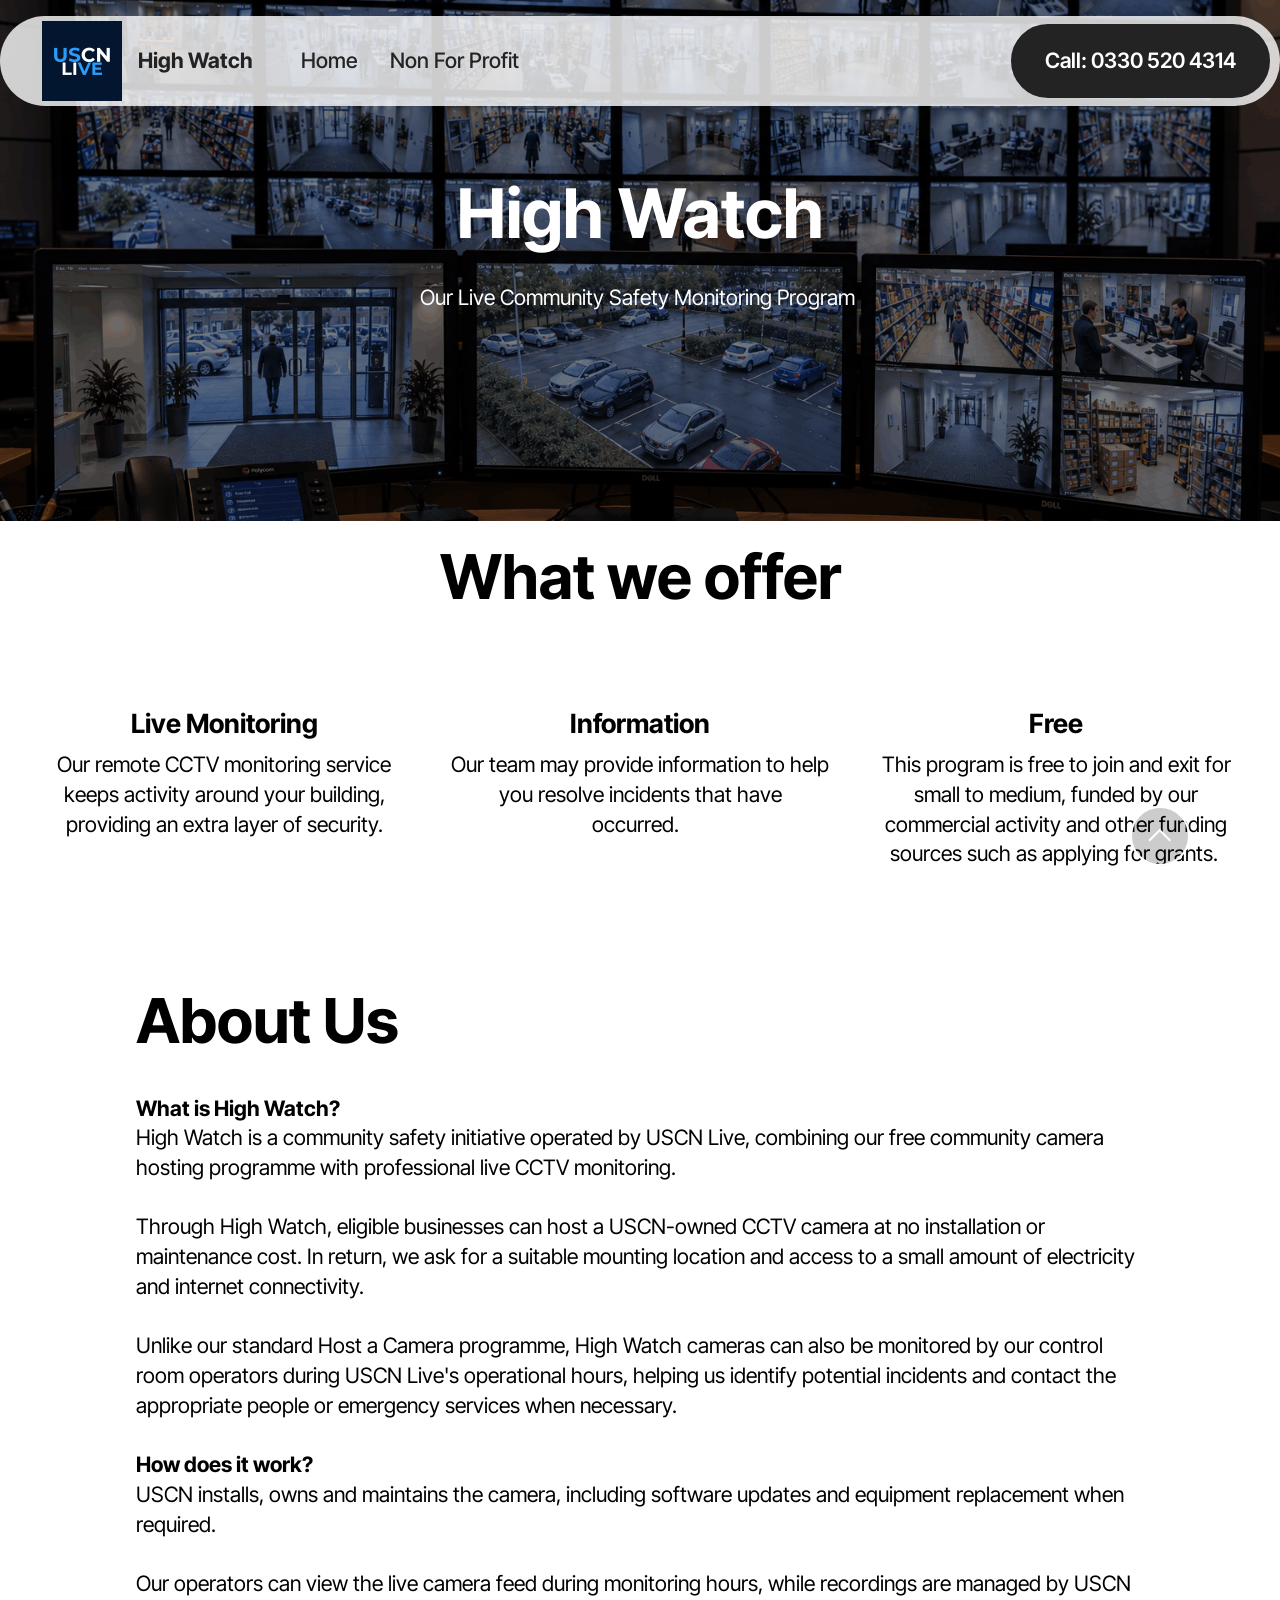
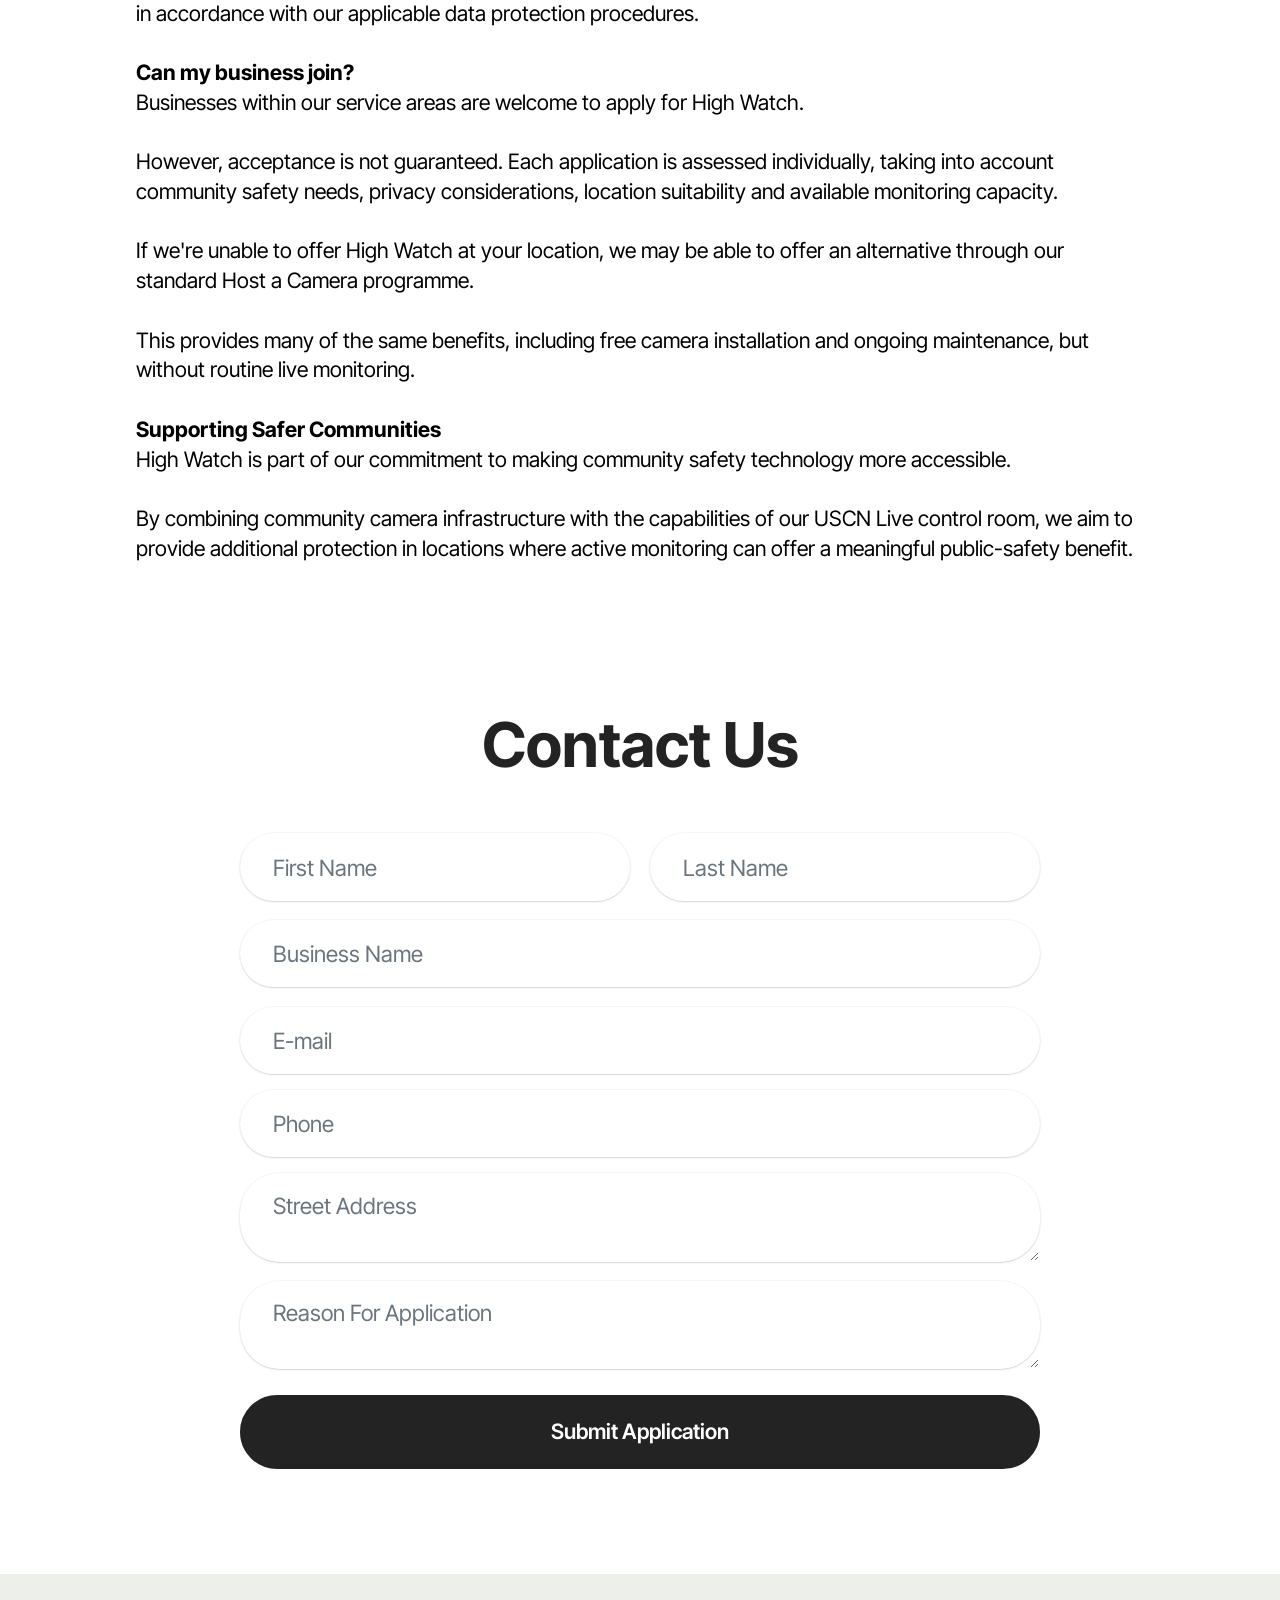
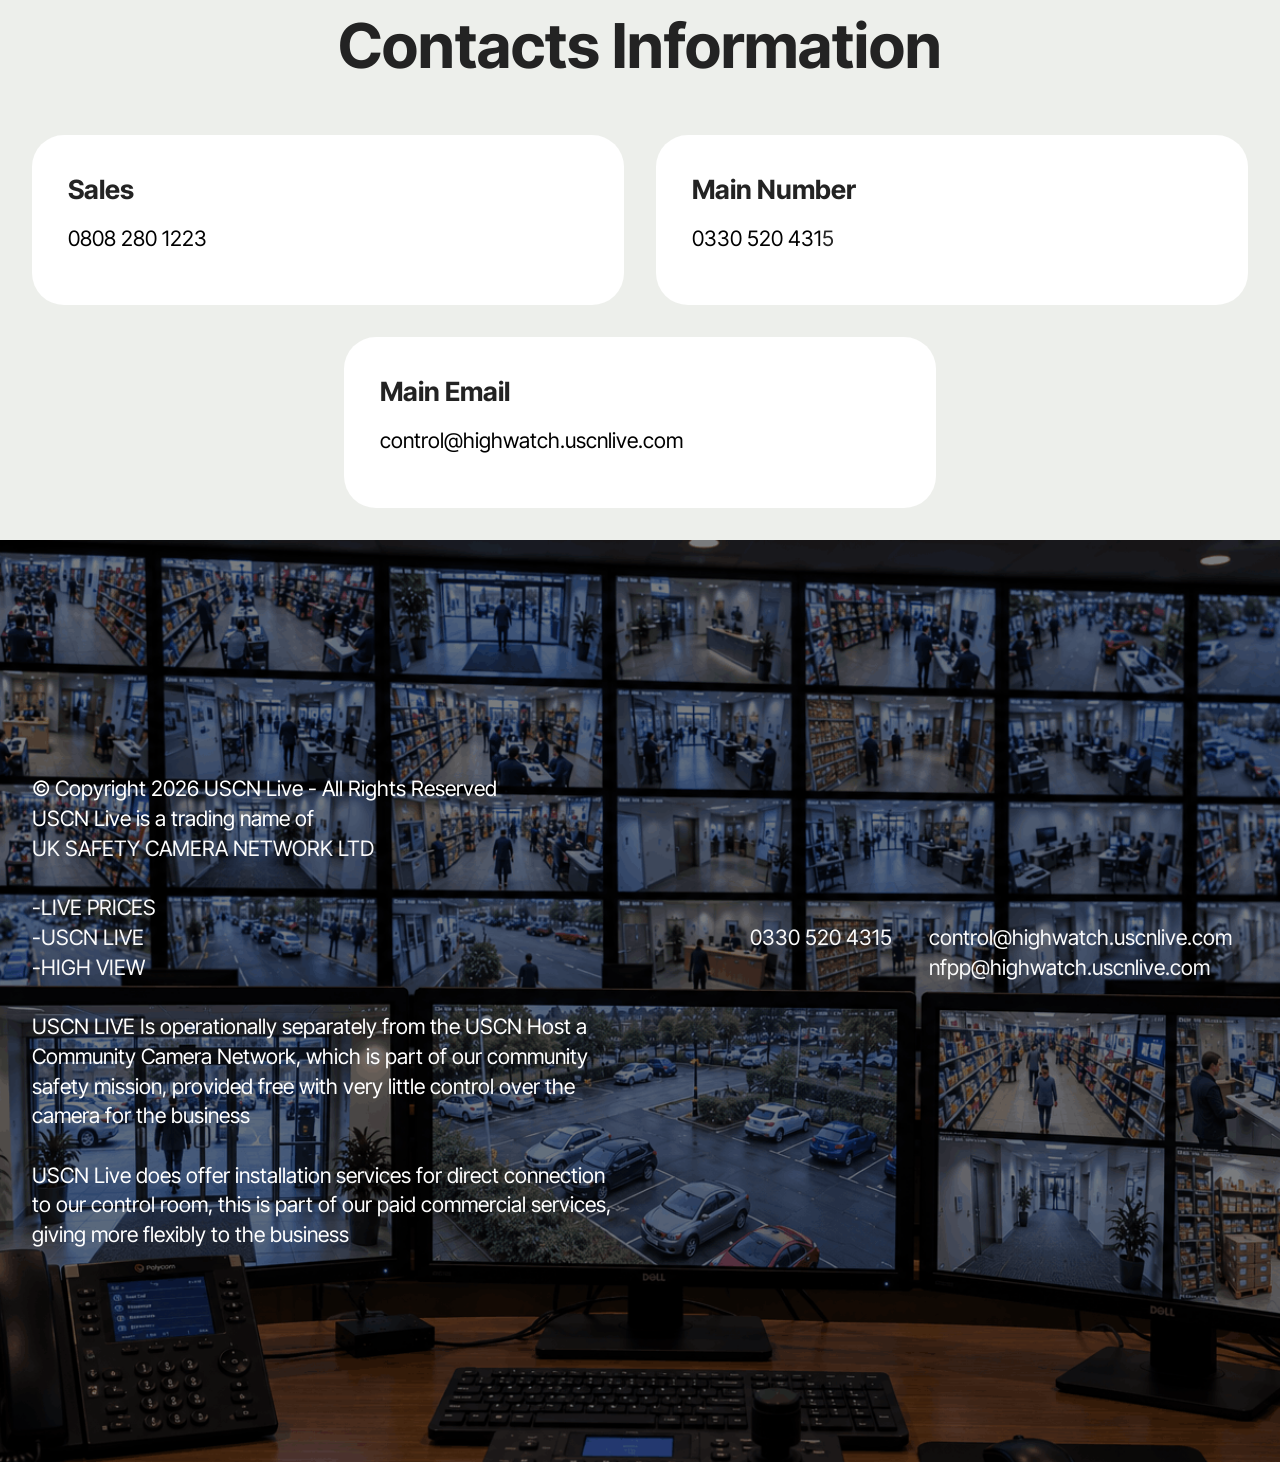
==== index.html @ 2412b6f6 "b" ====
<!DOCTYPE html>
<html  >
<head>
  
  <meta charset="UTF-8">
  <meta http-equiv="X-UA-Compatible" content="IE=edge">
  
  <meta name="twitter:card" content="summary_large_image"/>
  <meta name="twitter:image:src" content="assets/images/index-meta.png">
  <meta property="og:image" content="assets/images/index-meta.png">
  <meta name="twitter:title" content="USCN High Watch Human Live Monitored Community Safety Cameras">
  <meta name="viewport" content="width=device-width, initial-scale=1, minimum-scale=1">
  <link rel="shortcut icon" href="assets/images/copy20of20lwg-160x160.png" type="image/x-icon">
  <meta name="description" content="">
  
  
  <title>USCN High Watch Human Live Monitored Community Safety Cameras</title>
  <link rel="stylesheet" href="assets/web/assets/mobirise-icons2/mobirise2.css">
  <link rel="stylesheet" href="assets/bootstrap/css/bootstrap.min.css">
  <link rel="stylesheet" href="assets/parallax/jarallax.css">
  <link rel="stylesheet" href="assets/animatecss/animate.css">
  <link rel="stylesheet" href="assets/popup-overlay-plugin/style.css">
  <link rel="stylesheet" href="assets/dropdown/css/style.css">
  <link rel="stylesheet" href="assets/theme/css/style.css">
  <link rel="stylesheet" href="assets/recaptcha.css">
  <link rel="preload" href="https://fonts.googleapis.com/css?family=Inter+Tight:100,200,300,400,500,600,700,800,900,100i,200i,300i,400i,500i,600i,700i,800i,900i&display=swap" as="style" onload="this.onload=null;this.rel='stylesheet'">
  <noscript><link rel="stylesheet" href="https://fonts.googleapis.com/css?family=Inter+Tight:100,200,300,400,500,600,700,800,900,100i,200i,300i,400i,500i,600i,700i,800i,900i&display=swap"></noscript>
  <link rel="preload" as="style" href="assets/mobirise/css/mbr-additional.css?v=2arOa2"><link rel="stylesheet" href="assets/mobirise/css/mbr-additional.css?v=2arOa2" type="text/css">

  
  
  
</head>
<body>
  
  <section data-bs-version="5.1" class="menu menu1 cid-vdd0ZykHca" once="menu" id="menu01-2">
	

	<nav class="navbar navbar-dropdown navbar-fixed-top navbar-expand-lg">
		<div class="container">
			<div class="navbar-brand">
				<span class="navbar-logo">
					<a href="index.html">
						<img src="assets/images/copy20of20lwg-160x160.png" alt="USCN" style="height: 5rem;">
					</a>
				</span>
				<span class="navbar-caption-wrap"><a class="navbar-caption text-black text-primary display-4" href="index.html">High Watch</a></span>
			</div>
			<button class="navbar-toggler" type="button" data-toggle="collapse" data-bs-toggle="collapse" data-target="#navbarSupportedContent" data-bs-target="#navbarSupportedContent" aria-controls="navbarNavAltMarkup" aria-expanded="false" aria-label="Toggle navigation">
				<div class="hamburger">
					<span></span>
					<span></span>
					<span></span>
					<span></span>
				</div>
			</button>
			<div class="collapse navbar-collapse" id="navbarSupportedContent">
				<ul class="navbar-nav nav-dropdown" data-app-modern-menu="true"><li class="nav-item">
						<a class="nav-link link text-black text-primary display-4" href="index.html">Home</a>
					</li><li class="nav-item"><a class="nav-link link text-black text-primary display-4" href="non-for-profit.html">Non For Profit</a></li></ul>
				
				<div class="navbar-buttons mbr-section-btn"><a class="btn btn-black display-4" href="tel:+443305204314">Call: 0330 520 4314</a></div>
			</div>
		</div>
	</nav>
</section>

<section data-bs-version="5.1" class="header09 startm5 cid-vegf2ZoHhn mbr-parallax-background" id="header09-2k">	
    
	<div class="mbr-overlay" style="opacity: 0.5; background-color: rgb(0, 0, 0);"></div>
	
	<div class="container">
		<div class="row">
			<div class="content-wrap col-12 col-md-8">
				<h1 class="mbr-section-title mbr-fonts-style mbr-white mb-4 display-1"><strong>High Watch</strong></h1>
				
				<p class="mbr-fonts-style mbr-text mbr-white mb-4 display-7">Our Live Community Safety Monitoring Program&nbsp;</p>
				
			</div>
		</div>
	</div>
</section>

<section data-bs-version="5.1" class="features10 cid-vdsv1QrUQN" id="features010-f">
  

  
  
  <div class="container">
    <div class="row justify-content-center mb-5">
      <div class="col-12 mb-0 content-head">
        <h3 class="mbr-section-title mbr-fonts-style align-center display-2">
          <strong>What we offer</strong></h3>
        
      </div>
    </div>
    <div class="row">
      
      <div class="item features-without-image col-12 col-md-6 col-lg-4 active">
        <div class="item-wrapper">
          <div class="card-box align-left">
            
            <h5 class="card-title mbr-fonts-style display-5">
              <a href="controlroom.html" class="text-primary"><strong>Live Monitoring</strong></a></h5>
            <p class="card-text mbr-fonts-style mb-3 display-7"><a href="controlroom.html" class="text-primary">Our remote CCTV monitoring service keeps activity around your building, providing an extra layer of security</a>.<br><br></p>
            
          </div>
        </div>
      </div><div class="item features-without-image col-12 col-md-6 col-lg-4">
        <div class="item-wrapper">
          <div class="card-box align-left">
            
            <h5 class="card-title mbr-fonts-style display-5"><strong>Information</strong></h5>
            <p class="card-text mbr-fonts-style mb-3 display-7">Our team may provide information to help you resolve incidents that have occurred.&nbsp;&nbsp;</p>
            
          </div>
        </div>
      </div><div class="item features-without-image col-12 col-md-6 col-lg-4">
        <div class="item-wrapper">
          <div class="card-box align-left">
            
            <h5 class="card-title mbr-fonts-style display-5"><strong>Free</strong></h5>
            <p class="card-text mbr-fonts-style mb-3 display-7">This program is free to join and exit for small to medium, funded by our commercial activity and other funding sources such as applying for grants.&nbsp;</p>
            
          </div>
        </div>
      </div>
      
    </div>
  </div>
</section>

<section data-bs-version="5.1" class="article12 cid-vddvM3TTA2" id="article12-4">    
    
    <div class="container">
        <div class="row justify-content-center">
            <div class="col-md-12 col-lg-10">
                <h3 class="mbr-section-title mbr-fonts-style mb-4 mt-0 display-2">
                <strong>About Us</strong></h3>
                
                <p class="mbr-text mbr-fonts-style display-7"><strong>What is High Watch?<br></strong>High Watch is a community safety initiative operated by USCN Live, combining our free community camera hosting programme with professional live CCTV monitoring.<br><br>Through High Watch, eligible businesses can host a USCN-owned CCTV camera at no installation or maintenance cost. In return, we ask for a suitable mounting location and access to a small amount of electricity and internet connectivity.<br><br>Unlike our standard Host a Camera programme, High Watch cameras can also be monitored by our control room operators during USCN Live's operational hours, helping us identify potential incidents and contact the appropriate people or emergency services when necessary.<br><br><strong>How does it work?<br></strong>USCN installs, owns and maintains the camera, including software updates and equipment replacement when required.<br><br>Our operators can view the live camera feed during monitoring hours, while recordings are managed by USCN in accordance with our applicable data protection procedures.<br><br><strong>Can my business join?<br></strong>Businesses within our service areas are welcome to apply for High Watch.<br><br>However, acceptance is not guaranteed. Each application is assessed individually, taking into account community safety needs, privacy considerations, location suitability and available monitoring capacity.<br><br>If we're unable to offer High Watch at your location, we may be able to offer an alternative through our standard Host a Camera programme.<br><br>This provides many of the same benefits, including free camera installation and ongoing maintenance, but without routine live monitoring.<br><br><strong>Supporting Safer Communities<br></strong>High Watch is part of our commitment to making community safety technology more accessible.<br><br>By combining community camera infrastructure with the capabilities of our USCN Live control room, we aim to provide additional protection in locations where active monitoring can offer a meaningful public-safety benefit.<br><br></p>
            </div>
        </div>
    </div>
</section>

<section data-bs-version="5.1" class="form5 cid-vddMjXnlhv" id="form02-6">
    
    
    <div class="container">
        <div class="row justify-content-center">
            <div class="col-12 content-head">
                <div class="mbr-section-head mb-5">
                    <h3 class="mbr-section-title mbr-fonts-style align-center mb-0 display-2">
                        <strong>Contact Us</strong></h3>
                    
                </div>
            </div>
        </div>
        <div class="row justify-content-center">
            <div class="col-lg-8 mx-auto mbr-form" data-form-type="formoid">
<!--Formbuilder Form-->
<form action="https://mobirise.eu/" method="POST" class="mbr-form form-with-styler" data-form-title="Form Name"><input type="hidden" name="email" data-form-email="true" value="SBFSwYfhut9wbMcm19Q2e0lYG0wFkuoG+CzK28Ng/nc4PmWi8Z0lmTeDk8ile1A+cdtgUm/3daT5XOPIceNtW3mFEaqWm2CjtYe6c5Izk9rZavmFT4dixW4kB7CclULy.tfDd097JlT4FpTNBtYaB5Utj+rvNMYedwztmWYED/TTAnPdPz9LYqpS1F7obWke6hod4UVQWWtvNXxOFUXtRiOp9xqxbAw1MFism/QRGftseRKE/pCrXjvNoGm+2or2c">
<div class="row">
<div hidden="hidden" data-form-alert="" class="alert alert-success col-12">Thanks for filling out the form!</div>
<div hidden="hidden" data-form-alert-danger="" class="alert alert-danger col-12"> Oops...! some problem! </div>
</div>
<div class="dragArea row">
<div class="col-lg-12 col-md-12 col-sm-12 form-group">
<div class="row">
<div class="col">
<input type="text" name="nameFirst" placeholder="First Name" data-form-field="nameFirst" class="form-control text-multiple" required="required" value="" id="nameFirst-form02-6">
</div>
<div class="col">
<input type="text" name="nameLast" placeholder="Last Name" data-form-field="nameLast" class="form-control text-multiple" required="required" value="" id="nameLast-form02-6">
</div>
</div>
</div>
<div class="col-lg-12 col-md-12 col-sm-12 form-group" data-for="BusinessName" style="">
<input type="text" name="BusinessName" placeholder="Business Name" data-form-field="BusinessName" class="form-control display-7" value="" id="BusinessName-form02-6">
</div>
<div data-for="email" class="col-md col-sm-12 form-group mb-3" style="">
<input type="email" name="email" placeholder="E-mail" data-form-field="email" required="required" class="form-control display-7" value="" id="email-form02-6">
</div>
<div data-for="phone" class="col-12 form-group mb-3" style="">
<input type="tel" name="phone" placeholder="Phone" data-form-field="phone" class="form-control display-7" required="required" value="" id="phone-form02-6">
</div>
<div class="col-lg-12 col-md-12 col-sm-12 form-group" data-for="Address">
<textarea name="Address" placeholder="Street Address" data-form-field="Address" required="required" class="form-control display-7" id="Address-form02-6"></textarea>
</div>
<div class="col-12 form-group mb-3" data-for="textarea1">
<textarea name="textarea1" placeholder="Reason For Application" data-form-field="textarea" class="form-control display-7" id="textarea1-form02-6"></textarea>
</div>
<div class="col-lg-12 col-md-12 col-sm-12 align-center mbr-section-btn" style="">
<button type="submit" class="w-100 btn btn-black display-7">Submit Application</button>
</div>
</div>
</form><!--Formbuilder Form-->
</div>
        </div>
    </div>
</section>

<section data-bs-version="5.1" class="contacts01 cid-vddPhBMyEW" id="contacts01-7">
    

    
    
    <div class="container">
        <div class="row justify-content-center">
            <div class="col-12 content-head">
                <div class="mbr-section-head mb-5">
                    <h3 class="mbr-section-title mbr-fonts-style align-center mb-0 display-2">
                        <strong>Contacts Information</strong></h3>
                    
                </div>
            </div>
        </div>
        <div class="row">
            <div class="item features-without-image col-12 col-md-6 active">
                <div class="item-wrapper">
                    <div class="text-wrapper">
                        <h6 class="card-title mbr-fonts-style mb-3 display-5">
                            <strong>Sales</strong></h6>
                        <p class="mbr-text mbr-fonts-style display-7"><a href="tel:448082801223" class="text-primary">0808 280 1223</a></p>
                    </div>
                </div>
            </div><div class="item features-without-image col-12 col-md-6">
                <div class="item-wrapper">
                    <div class="text-wrapper">
                        <h6 class="card-title mbr-fonts-style mb-3 display-5">
                            <strong>Main Number</strong></h6>
                        <p class="mbr-text mbr-fonts-style display-7"><a href="tel:443305204314" class="text-primary">0330 520 431</a>5</p>
                    </div>
                </div>
            </div><div class="item features-without-image col-12 col-md-6">
                <div class="item-wrapper">
                    <div class="text-wrapper">
                        <h6 class="card-title mbr-fonts-style mb-3 display-5"><strong>Main Email&nbsp;</strong></h6>
                        <p class="mbr-text mbr-fonts-style display-7"><a href="mailto:control@highwatch.uscnlive.com" class="text-primary">control@highwatch.uscnlive.com</a></p>
                    </div>
                </div>
            </div>
            
            
            
        </div>
    </div>
</section>

<section data-bs-version="5.1" class="footer2 cid-vdruQiumK5 mbr-parallax-background" once="footers" id="footer02-e">
    

    
    <div class="mbr-overlay" style="opacity: 0.5; background-color: rgb(0, 0, 0);">
    </div>

    <div class="container">
        <div class="row">
            <div class="col-12 col-lg-6 center mt-2 mb-3">
                <p class="mbr-fonts-style copyright mb-0 display-7">
                    <br><br><br><br><br><br>© Copyright 2026 USCN Live - All Rights Reserved<br>USCN Live is a trading name of <br><a href="https://uscn.uk" class="text-white">UK SAFETY CAMERA NETWORK LTD</a><br><br>-<a href="https://uscnlive.com/price/" class="text-white">LIVE PRICES</a><br>-<a href="https://uscnlive.com" class="text-white">USCN LIVE</a><br>-<a href="https://highview.uscnlive.com" class="text-white">HIGH VIEW</a><br><br>USCN LIVE Is operationally separately from the USCN Host a Community Camera Network, which is part of our community safety mission, provided free with very little control over the camera for the business&nbsp;<br><br>USCN Live does offer installation services for direct connection to our control room, this is part of our paid commercial services, giving more flexibly to the business&nbsp;<a href="https://highview.uscnlive.com" class="text-white"><br></a><br><br><br><br><br></p>
            </div>
            <div class="col-12 col-lg-6 center">
                <div class="row-links mt-2 mb-3">
                    <ul class="row-links-soc">
                        
                        
                        
                        
                    <li class="row-links-soc-item mbr-fonts-style display-7"><a href="tel:+443305204314 " class="text-white">0330 520 4315&nbsp;</a></li><li class="row-links-soc-item mbr-fonts-style display-7"><a href="mailto:control@highwatch.uscnlive.com" class="text-white text-primary">control@highwatch.uscnlive.com</a><br><a href="mailto:nfpp@highwatch.uscnlive.com?subject=Non%20For%20Profit%20Program%20Request%3A" class="text-white">nfpp@highwatch.uscnlive.com</a><div><a href="mailto:control@uscnlive.com" class="text-white text-primary"><font color="#232323"><br></font></a><br><br></div></li></ul>
                </div>
            </div>
        </div>
    </div>
</section>


<script src="assets/bootstrap/js/bootstrap.bundle.min.js"></script>
  <script src="assets/parallax/jarallax.js"></script>
  <script src="assets/smoothscroll/smooth-scroll.js"></script>
  <script src="assets/ytplayer/index.js"></script>
  <script src="assets/dropdown/js/navbar-dropdown.js"></script>
  <script src="assets/theme/js/script.js"></script>
  <script src="assets/formoid.min.js"></script>
  
  
  
 <div id="scrollToTop" class="scrollToTop mbr-arrow-up"><a style="text-align: center;"><i class="mbr-arrow-up-icon mbr-arrow-up-icon-cm cm-icon cm-icon-smallarrow-up"></i></a></div>
    <input name="animation" type="hidden">
  </body>
</html>
---- assets/web/assets/mobirise-icons2/mobirise2.css ----
@font-face {
  font-family: 'Moririse2';
  font-display: swap;
  src:  url('mobirise2.eot?f2bix4');
  src:  url('mobirise2.eot?f2bix4#iefix') format('embedded-opentype'),
    url('mobirise2.woff2?f2bix4') format('woff2'),
    url('mobirise2.woff?f2bix4') format('woff'),
    url('mobirise2.ttf?f2bix4') format('truetype'),
    url('mobirise2.svg?f2bix4#mobirise2') format('svg');
  font-weight: normal;
  font-style: normal;
}

[class^="mobi-"], [class*=" mobi-"] {
  /* use !important to prevent issues with browser extensions that change fonts */
  font-family: 'Moririse2' !important;
  speak: none;
  font-style: normal;
  font-weight: normal;
  font-variant: normal;
  text-transform: none;
  line-height: 1;

  /* Better Font Rendering =========== */
  -webkit-font-smoothing: antialiased;
  -moz-osx-font-smoothing: grayscale;
}

.mobi-mbri-add-submenu:before {
  content: "\e900";
}
.mobi-mbri-alert:before {
  content: "\e901";
}
.mobi-mbri-align-center:before {
  content: "\e902";
}
.mobi-mbri-align-justify:before {
  content: "\e903";
}
.mobi-mbri-align-left:before {
  content: "\e904";
}
.mobi-mbri-align-right:before {
  content: "\e905";
}
.mobi-mbri-android:before {
  content: "\e906";
}
.mobi-mbri-apple:before {
  content: "\e907";
}
.mobi-mbri-arrow-down:before {
  content: "\e908";
}
.mobi-mbri-arrow-next:before {
  content: "\e909";
}
.mobi-mbri-arrow-prev:before {
  content: "\e90a";
}
.mobi-mbri-arrow-up:before {
  content: "\e90b";
}
.mobi-mbri-bold:before {
  content: "\e90c";
}
.mobi-mbri-bookmark:before {
  content: "\e90d";
}
.mobi-mbri-bootstrap:before {
  content: "\e90e";
}
.mobi-mbri-briefcase:before {
  content: "\e90f";
}
.mobi-mbri-browse:before {
  content: "\e910";
}
.mobi-mbri-bulleted-list:before {
  content: "\e911";
}
.mobi-mbri-calendar:before {
  content: "\e912";
}
.mobi-mbri-camera:before {
  content: "\e913";
}
.mobi-mbri-cart-add:before {
  content: "\e914";
}
.mobi-mbri-cart-full:before {
  content: "\e915";
}
.mobi-mbri-cash:before {
  content: "\e916";
}
.mobi-mbri-change-style:before {
  content: "\e917";
}
.mobi-mbri-chat:before {
  content: "\e918";
}
.mobi-mbri-clock:before {
  content: "\e919";
}
.mobi-mbri-close:before {
  content: "\e91a";
}
.mobi-mbri-cloud:before {
  content: "\e91b";
}
.mobi-mbri-code:before {
  content: "\e91c";
}
.mobi-mbri-contact-form:before {
  content: "\e91d";
}
.mobi-mbri-credit-card:before {
  content: "\e91e";
}
.mobi-mbri-cursor-click:before {
  content: "\e91f";
}
.mobi-mbri-cust-feedback:before {
  content: "\e920";
}
.mobi-mbri-database:before {
  content: "\e921";
}
.mobi-mbri-delivery:before {
  content: "\e922";
}
.mobi-mbri-desktop:before {
  content: "\e923";
}
.mobi-mbri-devices:before {
  content: "\e924";
}
.mobi-mbri-down:before {
  content: "\e925";
}
.mobi-mbri-download-2:before {
  content: "\e926";
}
.mobi-mbri-download:before {
  content: "\e927";
}
.mobi-mbri-drag-n-drop-2:before {
  content: "\e928";
}
.mobi-mbri-drag-n-drop:before {
  content: "\e929";
}
.mobi-mbri-edit-2:before {
  content: "\e92a";
}
.mobi-mbri-edit:before {
  content: "\e92b";
}
.mobi-mbri-error:before {
  content: "\e92c";
}
.mobi-mbri-extension:before {
  content: "\e92d";
}
.mobi-mbri-features:before {
  content: "\e92e";
}
.mobi-mbri-file:before {
  content: "\e92f";
}
.mobi-mbri-flag:before {
  content: "\e930";
}
.mobi-mbri-folder:before {
  content: "\e931";
}
.mobi-mbri-gift:before {
  content: "\e932";
}
.mobi-mbri-github:before {
  content: "\e933";
}
.mobi-mbri-globe-2:before {
  content: "\e934";
}
.mobi-mbri-globe:before {
  content: "\e935";
}
.mobi-mbri-growing-chart:before {
  content: "\e936";
}
.mobi-mbri-hearth:before {
  content: "\e937";
}
.mobi-mbri-help:before {
  content: "\e938";
}
.mobi-mbri-home:before {
  content: "\e939";
}
.mobi-mbri-hot-cup:before {
  content: "\e93a";
}
.mobi-mbri-idea:before {
  content: "\e93b";
}
.mobi-mbri-image-gallery:before {
  content: "\e93c";
}
.mobi-mbri-image-slider:before {
  content: "\e93d";
}
.mobi-mbri-info:before {
  content: "\e93e";
}
.mobi-mbri-italic:before {
  content: "\e93f";
}
.mobi-mbri-key:before {
  content: "\e940";
}
.mobi-mbri-laptop:before {
  content: "\e941";
}
.mobi-mbri-layers:before {
  content: "\e942";
}
.mobi-mbri-left-right:before {
  content: "\e943";
}
.mobi-mbri-left:before {
  content: "\e944";
}
.mobi-mbri-letter:before {
  content: "\e945";
}
.mobi-mbri-like:before {
  content: "\e946";
}
.mobi-mbri-link:before {
  content: "\e947";
}
.mobi-mbri-lock:before {
  content: "\e948";
}
.mobi-mbri-login:before {
  content: "\e949";
}
.mobi-mbri-logout:before {
  content: "\e94a";
}
.mobi-mbri-magic-stick:before {
  content: "\e94b";
}
.mobi-mbri-map-pin:before {
  content: "\e94c";
}
.mobi-mbri-menu:before {
  content: "\e94d";
}
.mobi-mbri-mobile-2:before {
  content: "\e94e";
}
.mobi-mbri-mobile-horizontal:before {
  content: "\e94f";
}
.mobi-mbri-mobile:before {
  content: "\e950";
}
.mobi-mbri-mobirise:before {
  content: "\e951";
}
.mobi-mbri-more-horizontal:before {
  content: "\e952";
}
.mobi-mbri-more-vertical:before {
  content: "\e953";
}
.mobi-mbri-music:before {
  content: "\e954";
}
.mobi-mbri-new-file:before {
  content: "\e955";
}
.mobi-mbri-numbered-list:before {
  content: "\e956";
}
.mobi-mbri-opened-folder:before {
  content: "\e957";
}
.mobi-mbri-pages:before {
  content: "\e958";
}
.mobi-mbri-paper-plane:before {
  content: "\e959";
}
.mobi-mbri-paperclip:before {
  content: "\e95a";
}
.mobi-mbri-phone:before {
  content: "\e95b";
}
.mobi-mbri-photo:before {
  content: "\e95c";
}
.mobi-mbri-photos:before {
  content: "\e95d";
}
.mobi-mbri-pin:before {
  content: "\e95e";
}
.mobi-mbri-play:before {
  content: "\e95f";
}
.mobi-mbri-plus:before {
  content: "\e960";
}
.mobi-mbri-preview:before {
  content: "\e961";
}
.mobi-mbri-print:before {
  content: "\e962";
}
.mobi-mbri-protect:before {
  content: "\e963";
}
.mobi-mbri-question:before {
  content: "\e964";
}
.mobi-mbri-quote-left:before {
  content: "\e965";
}
.mobi-mbri-quote-right:before {
  content: "\e966";
}
.mobi-mbri-redo:before {
  content: "\e967";
}
.mobi-mbri-refresh:before {
  content: "\e968";
}
.mobi-mbri-responsive-2:before {
  content: "\e969";
}
.mobi-mbri-responsive:before {
  content: "\e96a";
}
.mobi-mbri-right:before {
  content: "\e96b";
}
.mobi-mbri-rocket:before {
  content: "\e96c";
}
.mobi-mbri-sad-face:before {
  content: "\e96d";
}
.mobi-mbri-sale:before {
  content: "\e96e";
}
.mobi-mbri-save:before {
  content: "\e96f";
}
.mobi-mbri-search:before {
  content: "\e970";
}
.mobi-mbri-setting-2:before {
  content: "\e971";
}
.mobi-mbri-setting-3:before {
  content: "\e972";
}
.mobi-mbri-setting:before {
  content: "\e973";
}
.mobi-mbri-share:before {
  content: "\e974";
}
.mobi-mbri-shopping-bag:before {
  content: "\e975";
}
.mobi-mbri-shopping-basket:before {
  content: "\e976";
}
.mobi-mbri-shopping-cart:before {
  content: "\e977";
}
.mobi-mbri-sites:before {
  content: "\e978";
}
.mobi-mbri-smile-face:before {
  content: "\e979";
}
.mobi-mbri-speed:before {
  content: "\e97a";
}
.mobi-mbri-star:before {
  content: "\e97b";
}
.mobi-mbri-success:before {
  content: "\e97c";
}
.mobi-mbri-sun:before {
  content: "\e97d";
}
.mobi-mbri-sun2:before {
  content: "\e97e";
}
.mobi-mbri-tablet-vertical:before {
  content: "\e97f";
}
.mobi-mbri-tablet:before {
  content: "\e980";
}
.mobi-mbri-target:before {
  content: "\e981";
}
.mobi-mbri-timer:before {
  content: "\e982";
}
.mobi-mbri-to-ftp:before {
  content: "\e983";
}
.mobi-mbri-to-local-drive:before {
  content: "\e984";
}
.mobi-mbri-touch-swipe:before {
  content: "\e985";
}
.mobi-mbri-touch:before {
  content: "\e986";
}
.mobi-mbri-trash:before {
  content: "\e987";
}
.mobi-mbri-underline:before {
  content: "\e988";
}
.mobi-mbri-undo:before {
  content: "\e989";
}
.mobi-mbri-unlink:before {
  content: "\e98a";
}
.mobi-mbri-unlock:before {
  content: "\e98b";
}
.mobi-mbri-up-down:before {
  content: "\e98c";
}
.mobi-mbri-up:before {
  content: "\e98d";
}
.mobi-mbri-update:before {
  content: "\e98e";
}
.mobi-mbri-upload-2:before {
  content: "\e98f";
}
.mobi-mbri-upload:before {
  content: "\e990";
}
.mobi-mbri-user-2:before {
  content: "\e991";
}
.mobi-mbri-user:before {
  content: "\e992";
}
.mobi-mbri-users:before {
  content: "\e993";
}
.mobi-mbri-video-play:before {
  content: "\e994";
}
.mobi-mbri-video:before {
  content: "\e995";
}
.mobi-mbri-watch:before {
  content: "\e996";
}
.mobi-mbri-website-theme-2:before {
  content: "\e997";
}
.mobi-mbri-website-theme:before {
  content: "\e998";
}
.mobi-mbri-wifi:before {
  content: "\e999";
}
.mobi-mbri-windows:before {
  content: "\e99a";
}
.mobi-mbri-zoom-in:before {
  content: "\e99b";
}
.mobi-mbri-zoom-out:before {
  content: "\e99c";
}
---- assets/parallax/jarallax.css ----
.jarallax {
    position: relative;
    z-index: 0;
}
.jarallax > .jarallax-img {
    position: absolute;
    object-fit: cover;
    /* support for plugin https://github.com/bfred-it/object-fit-images */
    font-family: 'object-fit: cover;';
    top: 0;
    left: 0;
    width: 100%;
    height: 100%;
    z-index: -1;
}
---- assets/popup-overlay-plugin/style.css ----
html.is-builder .modal-backdrop.show {
    display: none !important;
}
---- assets/dropdown/css/style.css ----
.navbar-dropdown {
  left: 0;
  padding: 0;
  position: absolute;
  right: 0;
  top: 0;
  transition: all 0.45s ease;
  z-index: 1030;
  background: #282828; }
  .navbar-dropdown .navbar-logo {
    margin-right: 0.8rem;
    transition: margin 0.3s ease-in-out;
    vertical-align: middle; }
    .navbar-dropdown .navbar-logo img {
      height: 3.125rem;
      transition: all 0.3s ease-in-out; }
    .navbar-dropdown .navbar-logo.mbr-iconfont {
      font-size: 3.125rem;
      line-height: 3.125rem; }
  .navbar-dropdown .navbar-caption {
    font-weight: 700;
    white-space: normal;
    vertical-align: -4px;
    line-height: 3.125rem !important; }
    .navbar-dropdown .navbar-caption, .navbar-dropdown .navbar-caption:hover {
      color: inherit;
      text-decoration: none; }
  .navbar-dropdown .mbr-iconfont + .navbar-caption {
    vertical-align: -1px; }
  .navbar-dropdown.navbar-fixed-top {
    position: fixed; }
  .navbar-dropdown .navbar-brand span {
    vertical-align: -4px; }
  .navbar-dropdown.bg-color.transparent {
    background: none; }
  .navbar-dropdown.navbar-short .navbar-brand {
    padding: 0.625rem 0; }
    .navbar-dropdown.navbar-short .navbar-brand span {
      vertical-align: -1px; }
  .navbar-dropdown.navbar-short .navbar-caption {
    line-height: 2.375rem !important;
    vertical-align: -2px; }
  .navbar-dropdown.navbar-short .navbar-logo {
    margin-right: 0.5rem; }
    .navbar-dropdown.navbar-short .navbar-logo img {
      height: 2.375rem; }
    .navbar-dropdown.navbar-short .navbar-logo.mbr-iconfont {
      font-size: 2.375rem;
      line-height: 2.375rem; }
  .navbar-dropdown.navbar-short .mbr-table-cell {
    height: 3.625rem; }
  .navbar-dropdown .navbar-close {
    left: 0.6875rem;
    position: fixed;
    top: 0.75rem;
    z-index: 1000; }
  .navbar-dropdown .hamburger-icon {
    content: "";
    display: inline-block;
    vertical-align: middle;
    width: 16px;
    -webkit-box-shadow: 0 -6px 0 1px #282828,0 0 0 1px #282828,0 6px 0 1px #282828;
    -moz-box-shadow: 0 -6px 0 1px #282828,0 0 0 1px #282828,0 6px 0 1px #282828;
    box-shadow: 0 -6px 0 1px #282828,0 0 0 1px #282828,0 6px 0 1px #282828; }

.dropdown-menu .dropdown-toggle[data-toggle="dropdown-submenu"]::after {
  border-bottom: 0.35em solid transparent;
  border-left: 0.35em solid;
  border-right: 0;
  border-top: 0.35em solid transparent;
  margin-left: 0.3rem; }

.dropdown-menu .dropdown-item:focus {
  outline: 0; }

.nav-dropdown {
  font-size: 0.75rem;
  font-weight: 500;
  height: auto !important; }
  .nav-dropdown .nav-btn {
    padding-left: 1rem; }
  .nav-dropdown .link {
    margin: .667em 1.667em;
    font-weight: 500;
    padding: 0;
    transition: color .2s ease-in-out; }
    .nav-dropdown .link.dropdown-toggle {
      margin-right: 2.583em; }
      .nav-dropdown .link.dropdown-toggle::after {
        margin-left: .25rem;
        border-top: 0.35em solid;
        border-right: 0.35em solid transparent;
        border-left: 0.35em solid transparent;
        border-bottom: 0; }
      .nav-dropdown .link.dropdown-toggle[aria-expanded="true"] {
        margin: 0;
        padding: 0.667em 3.263em  0.667em 1.667em; }
  .nav-dropdown .link::after,
  .nav-dropdown .dropdown-item::after {
    color: inherit; }
  .nav-dropdown .btn {
    font-size: 0.75rem;
    font-weight: 700;
    letter-spacing: 0;
    margin-bottom: 0;
    padding-left: 1.25rem;
    padding-right: 1.25rem; }
  .nav-dropdown .dropdown-menu {
    border-radius: 0;
    border: 0;
    left: 0;
    margin: 0;
    padding-bottom: 1.25rem;
    padding-top: 1.25rem;
    position: relative; }
  .nav-dropdown .dropdown-submenu {
    margin-left: 0.125rem;
    top: 0; }
  .nav-dropdown .dropdown-item {
    font-weight: 500;
    line-height: 2;
    padding: 0.3846em 4.615em 0.3846em 1.5385em;
    position: relative;
    transition: color .2s ease-in-out, background-color .2s ease-in-out; }
    .nav-dropdown .dropdown-item::after {
      margin-top: -0.3077em;
      position: absolute;
      right: 1.1538em;
      top: 50%; }
    .nav-dropdown .dropdown-item:focus, .nav-dropdown .dropdown-item:hover {
      background: none; }

@media (max-width: 767px) {
  .nav-dropdown.navbar-toggleable-sm {
    bottom: 0;
    display: none;
    left: 0;
    overflow-x: hidden;
    position: fixed;
    top: 0;
    transform: translateX(-100%);
    -ms-transform: translateX(-100%);
    -webkit-transform: translateX(-100%);
    width: 18.75rem;
    z-index: 999; } }
.nav-dropdown.navbar-toggleable-xl {
  bottom: 0;
  display: none;
  left: 0;
  overflow-x: hidden;
  position: fixed;
  top: 0;
  transform: translateX(-100%);
  -ms-transform: translateX(-100%);
  -webkit-transform: translateX(-100%);
  width: 18.75rem;
  z-index: 999; }

.nav-dropdown-sm {
  display: block !important;
  overflow-x: hidden;
  overflow: auto;
  padding-top: 3.875rem; }
  .nav-dropdown-sm::after {
    content: "";
    display: block;
    height: 3rem;
    width: 100%; }
  .nav-dropdown-sm.collapse.in ~ .navbar-close {
    display: block !important; }
  .nav-dropdown-sm.collapsing, .nav-dropdown-sm.collapse.in {
    transform: translateX(0);
    -ms-transform: translateX(0);
    -webkit-transform: translateX(0);
    transition: all 0.25s ease-out;
    -webkit-transition: all 0.25s ease-out;
    background: #282828; }
  .nav-dropdown-sm.collapsing[aria-expanded="false"] {
    transform: translateX(-100%);
    -ms-transform: translateX(-100%);
    -webkit-transform: translateX(-100%); }
  .nav-dropdown-sm .nav-item {
    display: block;
    margin-left: 0 !important;
    padding-left: 0; }
  .nav-dropdown-sm .link,
  .nav-dropdown-sm .dropdown-item {
    border-top: 1px dotted rgba(255, 255, 255, 0.1);
    font-size: 0.8125rem;
    line-height: 1.6;
    margin: 0 !important;
    padding: 0.875rem 2.4rem 0.875rem 1.5625rem !important;
    position: relative;
    white-space: normal; }
    .nav-dropdown-sm .link:focus, .nav-dropdown-sm .link:hover,
    .nav-dropdown-sm .dropdown-item:focus,
    .nav-dropdown-sm .dropdown-item:hover {
      background: rgba(0, 0, 0, 0.2) !important;
      color: #c0a375; }
  .nav-dropdown-sm .nav-btn {
    position: relative;
    padding: 1.5625rem 1.5625rem 0 1.5625rem; }
    .nav-dropdown-sm .nav-btn::before {
      border-top: 1px dotted rgba(255, 255, 255, 0.1);
      content: "";
      left: 0;
      position: absolute;
      top: 0;
      width: 100%; }
    .nav-dropdown-sm .nav-btn + .nav-btn {
      padding-top: 0.625rem; }
      .nav-dropdown-sm .nav-btn + .nav-btn::before {
        display: none; }
  .nav-dropdown-sm .btn {
    padding: 0.625rem 0; }
  .nav-dropdown-sm .dropdown-toggle[data-toggle="dropdown-submenu"]::after {
    margin-left: .25rem;
    border-top: 0.35em solid;
    border-right: 0.35em solid transparent;
    border-left: 0.35em solid transparent;
    border-bottom: 0; }
  .nav-dropdown-sm .dropdown-toggle[data-toggle="dropdown-submenu"][aria-expanded="true"]::after {
    border-top: 0;
    border-right: 0.35em solid transparent;
    border-left: 0.35em solid transparent;
    border-bottom: 0.35em solid; }
  .nav-dropdown-sm .dropdown-menu {
    margin: 0;
    padding: 0;
    position: relative;
    top: 0;
    left: 0;
    width: 100%;
    border: 0;
    float: none;
    border-radius: 0;
    background: none; }
  .nav-dropdown-sm .dropdown-submenu {
    left: 100%;
    margin-left: 0.125rem;
    margin-top: -1.25rem;
    top: 0; }

.navbar-toggleable-sm .nav-dropdown .dropdown-menu {
  position: absolute; }

.navbar-toggleable-sm .nav-dropdown .dropdown-submenu {
  left: 100%;
  margin-left: 0.125rem;
  margin-top: -1.25rem;
  top: 0; }

.navbar-toggleable-sm.opened .nav-dropdown .dropdown-menu {
  position: relative; }

.navbar-toggleable-sm.opened .nav-dropdown .dropdown-submenu {
  left: 0;
  margin-left: 00rem;
  margin-top: 0rem;
  top: 0; }

.is-builder .nav-dropdown.collapsing {
  transition: none !important; }
---- assets/theme/css/style.css ----
@charset "UTF-8";
section {
  background-color: #ffffff;
}

body {
  font-style: normal;
  line-height: 1.5;
  font-weight: 400;
  color: #232323;
  position: relative;
}

button {
  background-color: transparent;
  border-color: transparent;
}

.embla__button,
.carousel-control {
  background-color: #edefea !important;
  opacity: 0.8 !important;
  color: #464845 !important;
  border-color: #edefea !important;
}

.carousel .close,
.modalWindow .close {
  background-color: #edefea !important;
  color: #464845 !important;
  border-color: #edefea !important;
  opacity: 0.8 !important;
}

.carousel .close:hover,
.modalWindow .close:hover {
  opacity: 1 !important;
}

.carousel-indicators li {
  background-color: #edefea !important;
  border: 2px solid #464845 !important;
}

.carousel-indicators li:hover,
.carousel-indicators li:active {
  opacity: 0.8 !important;
}

.embla__button:hover,
.carousel-control:hover {
  background-color: #edefea !important;
  opacity: 1 !important;
}

.modalWindow-video-container {
  height: 80%;
}

section,
.container,
.container-fluid {
  position: relative;
  word-wrap: break-word;
}

a.mbr-iconfont:hover {
  text-decoration: none;
}

.article .lead p,
.article .lead ul,
.article .lead ol,
.article .lead pre,
.article .lead blockquote {
  margin-bottom: 0;
}

a {
  font-style: normal;
  font-weight: 400;
  cursor: pointer;
}
a, a:hover {
  text-decoration: none;
}

.mbr-section-title {
  font-style: normal;
  line-height: 1.3;
}

.mbr-section-subtitle {
  line-height: 1.3;
}

.mbr-text {
  font-style: normal;
  line-height: 1.7;
}

h1,
h2,
h3,
h4,
h5,
h6,
.display-1,
.display-2,
.display-4,
.display-5,
.display-7,
span,
p,
a {
  line-height: 1;
  word-break: break-word;
  word-wrap: break-word;
  font-weight: 400;
}

b,
strong {
  font-weight: bold;
}

input:-webkit-autofill, input:-webkit-autofill:hover, input:-webkit-autofill:focus, input:-webkit-autofill:active {
  transition-delay: 9999s;
  -webkit-transition-property: background-color, color;
  transition-property: background-color, color;
}

textarea[type=hidden] {
  display: none;
}

section {
  background-position: 50% 50%;
  background-repeat: no-repeat;
  background-size: cover;
}
section .mbr-background-video,
section .mbr-background-video-preview {
  position: absolute;
  bottom: 0;
  left: 0;
  right: 0;
  top: 0;
}

.hidden {
  visibility: hidden;
}

.mbr-z-index20 {
  z-index: 20;
}

/*! Base colors */
.mbr-white {
  color: #ffffff;
}

.mbr-black {
  color: #111111;
}

.mbr-bg-white {
  background-color: #ffffff;
}

.mbr-bg-black {
  background-color: #000000;
}

/*! Text-aligns */
.align-left {
  text-align: left;
}

.align-center {
  text-align: center;
}

.align-right {
  text-align: right;
}

/*! Font-weight  */
.mbr-light {
  font-weight: 300;
}

.mbr-regular {
  font-weight: 400;
}

.mbr-semibold {
  font-weight: 500;
}

.mbr-bold {
  font-weight: 700;
}

/*! Media  */
.media-content {
  flex-basis: 100%;
}

.media-container-row {
  display: flex;
  flex-direction: row;
  flex-wrap: wrap;
  justify-content: center;
  align-content: center;
  align-items: start;
}
.media-container-row .media-size-item {
  width: 400px;
}

.media-container-column {
  display: flex;
  flex-direction: column;
  flex-wrap: wrap;
  justify-content: center;
  align-content: center;
  align-items: stretch;
}
.media-container-column > * {
  width: 100%;
}

@media (min-width: 992px) {
  .media-container-row {
    flex-wrap: nowrap;
  }
}
figure {
  margin-bottom: 0;
  overflow: hidden;
}

figure[mbr-media-size] {
  transition: width 0.1s;
}

img,
iframe {
  display: block;
  width: 100%;
}

.card {
  background-color: transparent;
  border: none;
}

.card-box {
  width: 100%;
}

.card-img {
  text-align: center;
  flex-shrink: 0;
  -webkit-flex-shrink: 0;
}

.media {
  max-width: 100%;
  margin: 0 auto;
}

.mbr-figure {
  align-self: center;
}

.media-container > div {
  max-width: 100%;
}

.mbr-figure img,
.card-img img {
  width: 100%;
}

@media (max-width: 991px) {
  .media-size-item {
    width: auto !important;
  }
  .media {
    width: auto;
  }
  .mbr-figure {
    width: 100% !important;
  }
}
/*! Buttons */
.mbr-section-btn {
  margin-left: -0.6rem;
  margin-right: -0.6rem;
  font-size: 0;
}

.btn {
  font-weight: 600;
  border-width: 1px;
  font-style: normal;
  margin: 0.6rem 0.6rem;
  white-space: normal;
  transition: all 0.2s ease-in-out;
  display: inline-flex;
  align-items: center;
  justify-content: center;
  word-break: break-word;
}

.btn-sm {
  font-weight: 600;
  letter-spacing: 0px;
  transition: all 0.3s ease-in-out;
}

.btn-md {
  font-weight: 600;
  letter-spacing: 0px;
  transition: all 0.3s ease-in-out;
}

.btn-lg {
  font-weight: 600;
  letter-spacing: 0px;
  transition: all 0.3s ease-in-out;
}

.btn-form {
  margin: 0;
}
.btn-form:hover {
  cursor: pointer;
}

nav .mbr-section-btn {
  margin-left: 0rem;
  margin-right: 0rem;
}

/*! Btn icon margin */
.btn .mbr-iconfont,
.btn.btn-sm .mbr-iconfont {
  order: 1;
  cursor: pointer;
  margin-left: 0.5rem;
  vertical-align: sub;
}

.btn.btn-md .mbr-iconfont,
.btn.btn-md .mbr-iconfont {
  margin-left: 0.8rem;
}

.mbr-regular {
  font-weight: 400;
}

.mbr-semibold {
  font-weight: 500;
}

.mbr-bold {
  font-weight: 700;
}

[type=submit] {
  -webkit-appearance: none;
}

/*! Full-screen */
.mbr-fullscreen .mbr-overlay {
  min-height: 100vh;
}

.mbr-fullscreen {
  display: flex;
  display: -moz-flex;
  display: -ms-flex;
  display: -o-flex;
  align-items: center;
  min-height: 100vh;
  padding-top: 3rem;
  padding-bottom: 3rem;
}

/*! Map */
.map {
  height: 25rem;
  position: relative;
}
.map iframe {
  width: 100%;
  height: 100%;
}

/*! Scroll to top arrow */
.mbr-arrow-up {
  bottom: 25px;
  right: 90px;
  position: fixed;
  text-align: right;
  z-index: 5000;
  color: #ffffff;
  font-size: 22px;
}

.mbr-arrow-up a {
  background: rgba(0, 0, 0, 0.2);
  border-radius: 50%;
  color: #fff;
  display: inline-block;
  height: 60px;
  width: 60px;
  border: 2px solid #fff;
  outline-style: none !important;
  position: relative;
  text-decoration: none;
  transition: all 0.3s ease-in-out;
  cursor: pointer;
  text-align: center;
}
.mbr-arrow-up a:hover {
  background-color: rgba(0, 0, 0, 0.4);
}
.mbr-arrow-up a i {
  line-height: 60px;
}

.mbr-arrow-up-icon {
  display: block;
  color: #fff;
}

.mbr-arrow-up-icon::before {
  content: "›";
  display: inline-block;
  font-family: serif;
  font-size: 22px;
  line-height: 1;
  font-style: normal;
  position: relative;
  top: 6px;
  left: -4px;
  transform: rotate(-90deg);
}

/*! Arrow Down */
.mbr-arrow {
  position: absolute;
  bottom: 45px;
  left: 50%;
  width: 60px;
  height: 60px;
  cursor: pointer;
  background-color: rgba(80, 80, 80, 0.5);
  border-radius: 50%;
  transform: translateX(-50%);
}
@media (max-width: 767px) {
  .mbr-arrow {
    display: none;
  }
}
.mbr-arrow > a {
  display: inline-block;
  text-decoration: none;
  outline-style: none;
  animation: arrowdown 1.7s ease-in-out infinite;
  color: #ffffff;
}
.mbr-arrow > a > i {
  position: absolute;
  top: -2px;
  left: 15px;
  font-size: 2rem;
}

#scrollToTop a i::before {
  content: "";
  position: absolute;
  display: block;
  border-bottom: 2.5px solid #fff;
  border-left: 2.5px solid #fff;
  width: 27.8%;
  height: 27.8%;
  left: 50%;
  top: 51%;
  transform: translateY(-30%) translateX(-50%) rotate(135deg);
}

@keyframes arrowdown {
  0% {
    transform: translateY(0px);
  }
  50% {
    transform: translateY(-5px);
  }
  100% {
    transform: translateY(0px);
  }
}
@media (max-width: 500px) {
  .mbr-arrow-up {
    left: 0;
    right: 0;
    text-align: center;
  }
}
/*Gradients animation*/
@keyframes gradient-animation {
  from {
    background-position: 0% 100%;
    animation-timing-function: ease-in-out;
  }
  to {
    background-position: 100% 0%;
    animation-timing-function: ease-in-out;
  }
}
.bg-gradient {
  background-size: 200% 200%;
  animation: gradient-animation 5s infinite alternate;
  -webkit-animation: gradient-animation 5s infinite alternate;
}

.menu .navbar-brand {
  display: -webkit-flex;
}
.menu .navbar-brand span {
  display: flex;
  display: -webkit-flex;
}
.menu .navbar-brand .navbar-caption-wrap {
  display: -webkit-flex;
}
.menu .navbar-brand .navbar-logo img {
  display: -webkit-flex;
  width: auto;
}
@media (min-width: 768px) and (max-width: 991px) {
  .menu .navbar-toggleable-sm .navbar-nav {
    display: -ms-flexbox;
  }
}
@media (max-width: 991px) {
  .menu .navbar-collapse {
    max-height: 93.5vh;
  }
  .menu .navbar-collapse.show {
    overflow: auto;
  }
}
@media (min-width: 992px) {
  .menu .navbar-nav.nav-dropdown {
    display: -webkit-flex;
  }
  .menu .navbar-toggleable-sm .navbar-collapse {
    display: -webkit-flex !important;
  }
  .menu .collapsed .navbar-collapse {
    max-height: 93.5vh;
  }
  .menu .collapsed .navbar-collapse.show {
    overflow: auto;
  }
}
@media (max-width: 767px) {
  .menu .navbar-collapse {
    max-height: 80vh;
  }
}

.nav-link .mbr-iconfont {
  margin-right: 0.5rem;
}

.navbar {
  display: -webkit-flex;
  -webkit-flex-wrap: wrap;
  -webkit-align-items: center;
  -webkit-justify-content: space-between;
}

.navbar-collapse {
  -webkit-flex-basis: 100%;
  -webkit-flex-grow: 1;
  -webkit-align-items: center;
}

.nav-dropdown .link {
  padding: 0.667em 1.667em !important;
  margin: 0 !important;
}

.nav {
  display: -webkit-flex;
  -webkit-flex-wrap: wrap;
}

.row {
  display: -webkit-flex;
  -webkit-flex-wrap: wrap;
}

.justify-content-center {
  -webkit-justify-content: center;
}

.form-inline {
  display: -webkit-flex;
}

.card-wrapper {
  -webkit-flex: 1;
}

.carousel-control {
  z-index: 10;
  display: -webkit-flex;
}

.carousel-controls {
  display: -webkit-flex;
}

.media {
  display: -webkit-flex;
}

.form-group:focus {
  outline: none;
}

.jq-selectbox__select {
  padding: 7px 0;
  position: relative;
}

.jq-selectbox__dropdown {
  overflow: hidden;
  border-radius: 10px;
  position: absolute;
  top: 100%;
  left: 0 !important;
  width: 100% !important;
}

.jq-selectbox__trigger-arrow {
  right: 0;
  transform: translateY(-50%);
}

.jq-selectbox li {
  padding: 1.07em 0.5em;
}

input[type=range] {
  padding-left: 0 !important;
  padding-right: 0 !important;
}

.modal-dialog,
.modal-content {
  height: 100%;
}

.modal-dialog .carousel-inner {
  height: calc(100vh - 1.75rem);
}
@media (max-width: 575px) {
  .modal-dialog .carousel-inner {
    height: calc(100vh - 1rem);
  }
}

.carousel-item {
  text-align: center;
}

.carousel-item img {
  margin: auto;
}

.navbar-toggler {
  align-self: flex-start;
  padding: 0.25rem 0.75rem;
  font-size: 1.25rem;
  line-height: 1;
  background: transparent;
  border: 1px solid transparent;
  border-radius: 0.25rem;
}

.navbar-toggler:focus,
.navbar-toggler:hover {
  text-decoration: none;
  box-shadow: none;
}

.navbar-toggler-icon {
  display: inline-block;
  width: 1.5em;
  height: 1.5em;
  vertical-align: middle;
  content: "";
  background: no-repeat center center;
  background-size: 100% 100%;
}

.navbar-toggler-left {
  position: absolute;
  left: 1rem;
}

.navbar-toggler-right {
  position: absolute;
  right: 1rem;
}

.card-img {
  width: auto;
}

.menu .navbar.collapsed:not(.beta-menu) {
  flex-direction: column;
}

.carousel-item.active,
.carousel-item-next,
.carousel-item-prev {
  display: flex;
}

.note-air-layout .dropup .dropdown-menu,
.note-air-layout .navbar-fixed-bottom .dropdown .dropdown-menu {
  bottom: initial !important;
}

html,
body {
  height: auto;
  min-height: 100vh;
}

.dropup .dropdown-toggle::after {
  display: none;
}

.form-asterisk {
  font-family: initial;
  position: absolute;
  top: -2px;
  font-weight: normal;
}

.form-control-label {
  position: relative;
  cursor: pointer;
  margin-bottom: 0.357em;
  padding: 0;
}

.alert {
  color: #ffffff;
  border-radius: 0;
  border: 0;
  font-size: 1.1rem;
  line-height: 1.5;
  margin-bottom: 1.875rem;
  padding: 1.25rem;
  position: relative;
  text-align: center;
}
.alert.alert-form::after {
  background-color: inherit;
  bottom: -7px;
  content: "";
  display: block;
  height: 14px;
  left: 50%;
  margin-left: -7px;
  position: absolute;
  transform: rotate(45deg);
  width: 14px;
}

.form-control {
  background-color: #ffffff;
  background-clip: border-box;
  color: #232323;
  line-height: 1rem !important;
  height: auto;
  padding: 1.2rem 2rem;
  transition: border-color 0.25s ease 0s;
  border: 1px solid transparent !important;
  border-radius: 4px;
  box-shadow: rgba(0, 0, 0, 0.07) 0px 1px 1px 0px, rgba(0, 0, 0, 0.07) 0px 1px 3px 0px, rgba(0, 0, 0, 0.03) 0px 0px 0px 1px;
}
.form-active .form-control:invalid {
  border-color: red;
}

.row > * {
  padding-right: 1rem;
  padding-left: 1rem;
}

form .row {
  margin-left: -0.6rem;
  margin-right: -0.6rem;
}
form .row [class*=col] {
  padding-left: 0.6rem;
  padding-right: 0.6rem;
}

form .mbr-section-btn {
  padding-left: 0.6rem;
  padding-right: 0.6rem;
}

form .form-check-input {
  margin-top: 0.5;
}

textarea.form-control {
  line-height: 1.5rem !important;
}

.form-group {
  margin-bottom: 1.2rem;
}

.form-control,
form .btn {
  min-height: 48px;
}

.gdpr-block label span.textGDPR input[name=gdpr] {
  top: 7px;
}

.form-control:focus {
  box-shadow: none;
}

:focus {
  outline: none;
}

.mbr-overlay {
  background-color: #000;
  bottom: 0;
  left: 0;
  opacity: 0.5;
  position: absolute;
  right: 0;
  top: 0;
  z-index: 0;
  pointer-events: none;
}

blockquote {
  font-style: italic;
  padding: 3rem;
  font-size: 1.09rem;
  position: relative;
  border-left: 3px solid;
}

ul,
ol,
pre,
blockquote {
  margin-bottom: 2.3125rem;
}

.mt-4 {
  margin-top: 2rem !important;
}

.mb-4 {
  margin-bottom: 2rem !important;
}

.container,
.container-fluid {
  padding-left: 16px;
  padding-right: 16px;
}

.row {
  margin-left: -16px;
  margin-right: -16px;
}
.row > [class*=col] {
  padding-left: 16px;
  padding-right: 16px;
}

@media (min-width: 992px) {
  .container-fluid {
    padding-left: 32px;
    padding-right: 32px;
  }
}
@media (max-width: 991px) {
  .mbr-container {
    padding-left: 16px;
    padding-right: 16px;
  }
}
.app-video-wrapper > img {
  opacity: 1;
}

.app-video-wrapper {
  background: transparent;
}

.item {
  position: relative;
}

.dropdown-menu .dropdown-menu {
  left: 100%;
}

.dropdown-item + .dropdown-menu {
  display: none;
}

.dropdown-item:hover + .dropdown-menu,
.dropdown-menu:hover {
  display: block;
}

@media (min-aspect-ratio: 16/9) {
  .mbr-video-foreground {
    height: 300% !important;
    top: -100% !important;
  }
}
@media (max-aspect-ratio: 16/9) {
  .mbr-video-foreground {
    width: 300% !important;
    left: -100% !important;
  }
}
---- assets/recaptcha.css ----
.grecaptcha-badge{
	visibility: collapse !important;  
}
---- assets/mobirise/css/mbr-additional.css ----
.btn {
  border-width: 2px;
}
img,
.card-wrap,
.card-wrapper,
.video-wrapper,
.mbr-figure iframe,
.google-map iframe,
.slide-content,
.plan,
.card,
.item-wrapper,
.item-wrapper .mbr-overlay {
  border-radius: 2rem !important;
}
.video-wrapper {
  overflow: hidden;
}
body {
  font-family: Inter Tight;
}
.display-1 {
  font-family: 'Inter Tight', sans-serif;
  font-size: 5rem;
  line-height: 1;
}
.display-1 > .mbr-iconfont {
  font-size: 6.25rem;
}
.display-2 {
  font-family: 'Inter Tight', sans-serif;
  font-size: 4.5rem;
  line-height: 1;
}
.display-2 > .mbr-iconfont {
  font-size: 5.625rem;
}
.display-4 {
  font-family: 'Inter Tight', sans-serif;
  font-size: 1.4rem;
  line-height: 1.5;
}
.display-4 > .mbr-iconfont {
  font-size: 1.75rem;
}
.display-5 {
  font-family: 'Inter Tight', sans-serif;
  font-size: 1.8rem;
  line-height: 1.5;
}
.display-5 > .mbr-iconfont {
  font-size: 2.25rem;
}
.display-7 {
  font-family: 'Inter Tight', sans-serif;
  font-size: 1.4rem;
  line-height: 1.3;
}
.display-7 > .mbr-iconfont {
  font-size: 1.75rem;
}
/* ---- Fluid typography for mobile devices ---- */
/* 1.4 - font scale ratio ( bootstrap == 1.42857 ) */
/* 100vw - current viewport width */
/* (48 - 20)  48 == 48rem == 768px, 20 == 20rem == 320px(minimal supported viewport) */
/* 0.65 - min scale variable, may vary */
@media (max-width: 992px) {
  .display-1 {
    font-size: 4rem;
  }
}
@media (max-width: 768px) {
  .display-1 {
    font-size: 3.5rem;
    font-size: calc( 2.4rem + (5 - 2.4) * ((100vw - 20rem) / (48 - 20)));
    line-height: calc( 1.1 * (2.4rem + (5 - 2.4) * ((100vw - 20rem) / (48 - 20))));
  }
  .display-2 {
    font-size: 3.6rem;
    font-size: calc( 2.225rem + (4.5 - 2.225) * ((100vw - 20rem) / (48 - 20)));
    line-height: calc( 1.3 * (2.225rem + (4.5 - 2.225) * ((100vw - 20rem) / (48 - 20))));
  }
  .display-4 {
    font-size: 1.12rem;
    font-size: calc( 1.14rem + (1.4 - 1.14) * ((100vw - 20rem) / (48 - 20)));
    line-height: calc( 1.4 * (1.14rem + (1.4 - 1.14) * ((100vw - 20rem) / (48 - 20))));
  }
  .display-5 {
    font-size: 1.44rem;
    font-size: calc( 1.28rem + (1.8 - 1.28) * ((100vw - 20rem) / (48 - 20)));
    line-height: calc( 1.4 * (1.28rem + (1.8 - 1.28) * ((100vw - 20rem) / (48 - 20))));
  }
  .display-7 {
    font-size: 1.12rem;
    font-size: calc( 1.14rem + (1.4 - 1.14) * ((100vw - 20rem) / (48 - 20)));
    line-height: calc( 1.4 * (1.14rem + (1.4 - 1.14) * ((100vw - 20rem) / (48 - 20))));
  }
}
@media (min-width: 992px) and (max-width: 1400px) {
  .display-1 {
    font-size: 3.5rem;
    font-size: calc( 2.4rem + (5 - 2.4) * ((100vw - 62rem) / (87 - 62)));
    line-height: calc( 1.1 * (2.4rem + (5 - 2.4) * ((100vw - 62rem) / (87 - 62))));
  }
  .display-2 {
    font-size: 3.6rem;
    font-size: calc( 2.225rem + (4.5 - 2.225) * ((100vw - 62rem) / (87 - 62)));
    line-height: calc( 1.3 * (2.225rem + (4.5 - 2.225) * ((100vw - 62rem) / (87 - 62))));
  }
  .display-4 {
    font-size: 1.12rem;
    font-size: calc( 1.14rem + (1.4 - 1.14) * ((100vw - 62rem) / (87 - 62)));
    line-height: calc( 1.4 * (1.14rem + (1.4 - 1.14) * ((100vw - 62rem) / (87 - 62))));
  }
  .display-5 {
    font-size: 1.44rem;
    font-size: calc( 1.28rem + (1.8 - 1.28) * ((100vw - 62rem) / (87 - 62)));
    line-height: calc( 1.4 * (1.28rem + (1.8 - 1.28) * ((100vw - 62rem) / (87 - 62))));
  }
  .display-7 {
    font-size: 1.12rem;
    font-size: calc( 1.14rem + (1.4 - 1.14) * ((100vw - 62rem) / (87 - 62)));
    line-height: calc( 1.4 * (1.14rem + (1.4 - 1.14) * ((100vw - 62rem) / (87 - 62))));
  }
}
/* Buttons */
.btn {
  padding: 1.25rem 2rem;
  border-radius: 4px;
}
@media (max-width: 767px) {
  .btn {
    padding: 0.75rem 1.5rem;
  }
}
.btn-sm {
  padding: 0.6rem 1.2rem;
  border-radius: 4px;
}
.btn-md {
  padding: 0.6rem 1.2rem;
  border-radius: 4px;
}
.btn-lg {
  padding: 1.25rem 2rem;
  border-radius: 4px;
}
.bg-primary {
  background-color: #000000 !important;
}
.bg-success {
  background-color: #3a341c !important;
}
.bg-info {
  background-color: #320707 !important;
}
.bg-warning {
  background-color: #00c4be !important;
}
.bg-danger {
  background-color: #ffea64 !important;
}
.btn-primary,
.btn-primary:active {
  background-color: #000000 !important;
  border-color: #000000 !important;
  color: #ffffff !important;
  box-shadow: none;
}
.btn-primary:hover,
.btn-primary:focus,
.btn-primary.focus,
.btn-primary.active {
  color: inherit;
  background-color: #1a1a1a !important;
  border-color: #1a1a1a !important;
  box-shadow: none;
}
.btn-primary.disabled,
.btn-primary:disabled {
  color: #ffffff !important;
  background-color: #1a1a1a !important;
  border-color: #1a1a1a !important;
}
.btn-secondary,
.btn-secondary:active {
  background-color: #ffd7ef !important;
  border-color: #ffd7ef !important;
  color: #d70081 !important;
  box-shadow: none;
}
.btn-secondary:hover,
.btn-secondary:focus,
.btn-secondary.focus,
.btn-secondary.active {
  color: inherit;
  background-color: #ffffff !important;
  border-color: #ffffff !important;
  box-shadow: none;
}
.btn-secondary.disabled,
.btn-secondary:disabled {
  color: #d70081 !important;
  background-color: #ffffff !important;
  border-color: #ffffff !important;
}
.btn-info,
.btn-info:active {
  background-color: #320707 !important;
  border-color: #320707 !important;
  color: #ffffff !important;
  box-shadow: none;
}
.btn-info:hover,
.btn-info:focus,
.btn-info.focus,
.btn-info.active {
  color: inherit;
  background-color: #5f0d0d !important;
  border-color: #5f0d0d !important;
  box-shadow: none;
}
.btn-info.disabled,
.btn-info:disabled {
  color: #ffffff !important;
  background-color: #5f0d0d !important;
  border-color: #5f0d0d !important;
}
.btn-success,
.btn-success:active {
  background-color: #3a341c !important;
  border-color: #3a341c !important;
  color: #ffffff !important;
  box-shadow: none;
}
.btn-success:hover,
.btn-success:focus,
.btn-success.focus,
.btn-success.active {
  color: inherit;
  background-color: #5c532d !important;
  border-color: #5c532d !important;
  box-shadow: none;
}
.btn-success.disabled,
.btn-success:disabled {
  color: #ffffff !important;
  background-color: #5c532d !important;
  border-color: #5c532d !important;
}
.btn-warning,
.btn-warning:active {
  background-color: #00c4be !important;
  border-color: #00c4be !important;
  color: #ffffff !important;
  box-shadow: none;
}
.btn-warning:hover,
.btn-warning:focus,
.btn-warning.focus,
.btn-warning.active {
  color: inherit;
  background-color: #00f7ef !important;
  border-color: #00f7ef !important;
  box-shadow: none;
}
.btn-warning.disabled,
.btn-warning:disabled {
  color: #ffffff !important;
  background-color: #00f7ef !important;
  border-color: #00f7ef !important;
}
.btn-danger,
.btn-danger:active {
  background-color: #ffea64 !important;
  border-color: #ffea64 !important;
  color: #645600 !important;
  box-shadow: none;
}
.btn-danger:hover,
.btn-danger:focus,
.btn-danger.focus,
.btn-danger.active {
  color: inherit;
  background-color: #fff197 !important;
  border-color: #fff197 !important;
  box-shadow: none;
}
.btn-danger.disabled,
.btn-danger:disabled {
  color: #645600 !important;
  background-color: #fff197 !important;
  border-color: #fff197 !important;
}
.btn-white,
.btn-white:active {
  background-color: #eff0ec !important;
  border-color: #eff0ec !important;
  color: #757b62 !important;
  box-shadow: none;
}
.btn-white:hover,
.btn-white:focus,
.btn-white.focus,
.btn-white.active {
  color: inherit;
  background-color: #ffffff !important;
  border-color: #ffffff !important;
  box-shadow: none;
}
.btn-white.disabled,
.btn-white:disabled {
  color: #757b62 !important;
  background-color: #ffffff !important;
  border-color: #ffffff !important;
}
.btn-black,
.btn-black:active {
  background-color: #232323 !important;
  border-color: #232323 !important;
  color: #ffffff !important;
  box-shadow: none;
}
.btn-black:hover,
.btn-black:focus,
.btn-black.focus,
.btn-black.active {
  color: inherit;
  background-color: #3d3d3d !important;
  border-color: #3d3d3d !important;
  box-shadow: none;
}
.btn-black.disabled,
.btn-black:disabled {
  color: #ffffff !important;
  background-color: #3d3d3d !important;
  border-color: #3d3d3d !important;
}
.btn-primary-outline,
.btn-primary-outline:active {
  background-color: transparent !important;
  border-color: #000000;
  color: #000000;
}
.btn-primary-outline:hover,
.btn-primary-outline:focus,
.btn-primary-outline.focus,
.btn-primary-outline.active {
  color: #000000 !important;
  background-color: transparent !important;
  border-color: #000000 !important;
  box-shadow: none !important;
}
.btn-primary-outline.disabled,
.btn-primary-outline:disabled {
  color: #ffffff !important;
  background-color: #000000 !important;
  border-color: #000000 !important;
}
.btn-secondary-outline,
.btn-secondary-outline:active {
  background-color: transparent !important;
  border-color: #ffd7ef;
  color: #ffd7ef;
}
.btn-secondary-outline:hover,
.btn-secondary-outline:focus,
.btn-secondary-outline.focus,
.btn-secondary-outline.active {
  color: #ff80cc !important;
  background-color: transparent !important;
  border-color: #ff80cc !important;
  box-shadow: none !important;
}
.btn-secondary-outline.disabled,
.btn-secondary-outline:disabled {
  color: #d70081 !important;
  background-color: #ffd7ef !important;
  border-color: #ffd7ef !important;
}
.btn-info-outline,
.btn-info-outline:active {
  background-color: transparent !important;
  border-color: #320707;
  color: #320707;
}
.btn-info-outline:hover,
.btn-info-outline:focus,
.btn-info-outline.focus,
.btn-info-outline.active {
  color: #000000 !important;
  background-color: transparent !important;
  border-color: #000000 !important;
  box-shadow: none !important;
}
.btn-info-outline.disabled,
.btn-info-outline:disabled {
  color: #ffffff !important;
  background-color: #320707 !important;
  border-color: #320707 !important;
}
.btn-success-outline,
.btn-success-outline:active {
  background-color: transparent !important;
  border-color: #3a341c;
  color: #3a341c;
}
.btn-success-outline:hover,
.btn-success-outline:focus,
.btn-success-outline.focus,
.btn-success-outline.active {
  color: #000000 !important;
  background-color: transparent !important;
  border-color: #000000 !important;
  box-shadow: none !important;
}
.btn-success-outline.disabled,
.btn-success-outline:disabled {
  color: #ffffff !important;
  background-color: #3a341c !important;
  border-color: #3a341c !important;
}
.btn-warning-outline,
.btn-warning-outline:active {
  background-color: transparent !important;
  border-color: #00c4be;
  color: #00c4be;
}
.btn-warning-outline:hover,
.btn-warning-outline:focus,
.btn-warning-outline.focus,
.btn-warning-outline.active {
  color: #006d6a !important;
  background-color: transparent !important;
  border-color: #006d6a !important;
  box-shadow: none !important;
}
.btn-warning-outline.disabled,
.btn-warning-outline:disabled {
  color: #ffffff !important;
  background-color: #00c4be !important;
  border-color: #00c4be !important;
}
.btn-danger-outline,
.btn-danger-outline:active {
  background-color: transparent !important;
  border-color: #ffea64;
  color: #ffea64;
}
.btn-danger-outline:hover,
.btn-danger-outline:focus,
.btn-danger-outline.focus,
.btn-danger-outline.active {
  color: #ffde0d !important;
  background-color: transparent !important;
  border-color: #ffde0d !important;
  box-shadow: none !important;
}
.btn-danger-outline.disabled,
.btn-danger-outline:disabled {
  color: #645600 !important;
  background-color: #ffea64 !important;
  border-color: #ffea64 !important;
}
.btn-black-outline,
.btn-black-outline:active {
  background-color: transparent !important;
  border-color: #232323;
  color: #232323;
}
.btn-black-outline:hover,
.btn-black-outline:focus,
.btn-black-outline.focus,
.btn-black-outline.active {
  color: #000000 !important;
  background-color: transparent !important;
  border-color: #000000 !important;
  box-shadow: none !important;
}
.btn-black-outline.disabled,
.btn-black-outline:disabled {
  color: #ffffff !important;
  background-color: #232323 !important;
  border-color: #232323 !important;
}
.btn-white-outline,
.btn-white-outline:active {
  background-color: transparent !important;
  border-color: #fafafa;
  color: #fafafa;
}
.btn-white-outline:hover,
.btn-white-outline:focus,
.btn-white-outline.focus,
.btn-white-outline.active {
  color: #cfcfcf !important;
  background-color: transparent !important;
  border-color: #cfcfcf !important;
  box-shadow: none !important;
}
.btn-white-outline.disabled,
.btn-white-outline:disabled {
  color: #7a7a7a !important;
  background-color: #fafafa !important;
  border-color: #fafafa !important;
}
.text-primary {
  color: #000000 !important;
}
.text-secondary {
  color: #ffd7ef !important;
}
.text-success {
  color: #3a341c !important;
}
.text-info {
  color: #320707 !important;
}
.text-warning {
  color: #00c4be !important;
}
.text-danger {
  color: #ffea64 !important;
}
.text-white {
  color: #fafafa !important;
}
.text-black {
  color: #232323 !important;
}
a.text-primary:hover,
a.text-primary:focus,
a.text-primary.active {
  color: #000000 !important;
}
a.text-secondary:hover,
a.text-secondary:focus,
a.text-secondary.active {
  color: #ff71c6 !important;
}
a.text-success:hover,
a.text-success:focus,
a.text-success.active {
  color: #000000 !important;
}
a.text-info:hover,
a.text-info:focus,
a.text-info.active {
  color: #000000 !important;
}
a.text-warning:hover,
a.text-warning:focus,
a.text-warning.active {
  color: #005e5b !important;
}
a.text-danger:hover,
a.text-danger:focus,
a.text-danger.active {
  color: #fddb00 !important;
}
a.text-white:hover,
a.text-white:focus,
a.text-white.active {
  color: #c7c7c7 !important;
}
a.text-black:hover,
a.text-black:focus,
a.text-black.active {
  color: #000000 !important;
}
a[class*="text-"]:not(.nav-link):not(.dropdown-item):not([role]):not(.navbar-caption) {
  position: relative;
  background-image: transparent;
  background-size: 10000px 2px;
  background-repeat: no-repeat;
  background-position: 0px 1.2em;
  background-position: -10000px 1.2em;
}
a[class*="text-"]:not(.nav-link):not(.dropdown-item):not([role]):not(.navbar-caption):hover {
  transition: background-position 2s ease-in-out;
  background-image: linear-gradient(currentColor 50%, currentColor 50%);
  background-position: 0px 1.2em;
}
.nav-tabs .nav-link.active {
  color: #000000;
}
.nav-tabs .nav-link:not(.active) {
  color: #232323;
}
.alert-success {
  background-color: #70c770;
}
.alert-info {
  background-color: #320707;
}
.alert-warning {
  background-color: #00c4be;
}
.alert-danger {
  background-color: #ffea64;
}
.mbr-section-btn .btn:not(.btn-form) {
  border-radius: 100px;
}
.mbr-gallery-filter li a {
  border-radius: 100px !important;
}
.mbr-gallery-filter li.active .btn {
  background-color: #000000;
  border-color: #000000;
  color: #ffffff;
}
.mbr-gallery-filter li.active .btn:focus {
  box-shadow: none;
}
.nav-tabs .nav-link {
  border-radius: 100px !important;
}
a,
a:hover {
  color: #000000;
}
.mbr-plan-header.bg-primary .mbr-plan-subtitle,
.mbr-plan-header.bg-primary .mbr-plan-price-desc {
  color: #b3b3b3;
}
.mbr-plan-header.bg-success .mbr-plan-subtitle,
.mbr-plan-header.bg-success .mbr-plan-price-desc {
  color: #c0b27c;
}
.mbr-plan-header.bg-info .mbr-plan-subtitle,
.mbr-plan-header.bg-info .mbr-plan-price-desc {
  color: #f3abab;
}
.mbr-plan-header.bg-warning .mbr-plan-subtitle,
.mbr-plan-header.bg-warning .mbr-plan-price-desc {
  color: #44fff9;
}
.mbr-plan-header.bg-danger .mbr-plan-subtitle,
.mbr-plan-header.bg-danger .mbr-plan-price-desc {
  color: #ffffff;
}
/* Scroll to top button*/
#scrollToTop a {
  border-radius: 100px;
}
.form-control {
  font-family: 'Inter Tight', sans-serif;
  font-size: 1.4rem;
  line-height: 1.3;
  font-weight: 400;
  border-radius: 40px !important;
}
.form-control > .mbr-iconfont {
  font-size: 1.75rem;
}
.form-control:hover,
.form-control:focus {
  box-shadow: rgba(0, 0, 0, 0.07) 0px 1px 1px 0px, rgba(0, 0, 0, 0.07) 0px 1px 3px 0px, rgba(0, 0, 0, 0.03) 0px 0px 0px 1px;
  border-color: #000000 !important;
}
.form-control:-webkit-input-placeholder {
  font-family: 'Inter Tight', sans-serif;
  font-size: 1.4rem;
  line-height: 1.3;
  font-weight: 400;
}
.form-control:-webkit-input-placeholder > .mbr-iconfont {
  font-size: 1.75rem;
}
blockquote {
  border-color: #000000;
}
/* Forms */
.mbr-form .input-group-btn .btn {
  border-radius: 100px !important;
}
.mbr-form .input-group-btn .btn:hover {
  box-shadow: 0 10px 40px 0 rgba(0, 0, 0, 0.2);
}
.mbr-form .input-group-btn button[type="submit"] {
  border-radius: 100px !important;
  padding: 1rem 3rem;
}
.mbr-form .input-group-btn button[type="submit"]:hover {
  box-shadow: 0 10px 40px 0 rgba(0, 0, 0, 0.2);
}
.jq-selectbox li:hover,
.jq-selectbox li.selected {
  background-color: #000000;
  color: #ffffff;
}
.jq-number__spin {
  transition: 0.25s ease;
}
.jq-number__spin:hover {
  border-color: #000000;
}
.jq-selectbox .jq-selectbox__trigger-arrow,
.jq-number__spin.minus:after,
.jq-number__spin.plus:after {
  transition: 0.4s;
  border-top-color: #232323;
  border-bottom-color: #232323;
}
.jq-selectbox:hover .jq-selectbox__trigger-arrow,
.jq-number__spin.minus:hover:after,
.jq-number__spin.plus:hover:after {
  border-top-color: #000000;
  border-bottom-color: #000000;
}
.xdsoft_datetimepicker .xdsoft_calendar td.xdsoft_default,
.xdsoft_datetimepicker .xdsoft_calendar td.xdsoft_current,
.xdsoft_datetimepicker .xdsoft_timepicker .xdsoft_time_box > div > div.xdsoft_current {
  color: #ffffff !important;
  background-color: #000000 !important;
  box-shadow: none !important;
}
.xdsoft_datetimepicker .xdsoft_calendar td:hover,
.xdsoft_datetimepicker .xdsoft_timepicker .xdsoft_time_box > div > div:hover {
  color: #000000 !important;
  background: #ffd7ef !important;
  box-shadow: none !important;
}
.lazy-bg {
  background-image: none !important;
}
.lazy-placeholder:not(section),
.lazy-none {
  display: block;
  position: relative;
  padding-bottom: 56.25%;
  width: 100%;
  height: auto;
}
iframe.lazy-placeholder,
.lazy-placeholder:after {
  content: '';
  position: absolute;
  width: 200px;
  height: 200px;
  background: transparent no-repeat center;
  background-size: contain;
  top: 50%;
  left: 50%;
  transform: translateX(-50%) translateY(-50%);
  background-image: url("data:image/svg+xml;charset=UTF-8,%3csvg width='32' height='32' viewBox='0 0 64 64' xmlns='http://www.w3.org/2000/svg' stroke='%23000000' %3e%3cg fill='none' fill-rule='evenodd'%3e%3cg transform='translate(16 16)' stroke-width='2'%3e%3ccircle stroke-opacity='.5' cx='16' cy='16' r='16'/%3e%3cpath d='M32 16c0-9.94-8.06-16-16-16'%3e%3canimateTransform attributeName='transform' type='rotate' from='0 16 16' to='360 16 16' dur='1s' repeatCount='indefinite'/%3e%3c/path%3e%3c/g%3e%3c/g%3e%3c/svg%3e");
}
section.lazy-placeholder:after {
  opacity: 0.5;
}
body {
  overflow-x: hidden;
}
a {
  transition: color 0.6s;
}
@media (max-width: 1400px) {
  .container {
    max-width: 100%;
  }
}
@media (max-width: 1400px) and (min-width: 768px) {
  .container {
    padding-left: 32px;
    padding-right: 32px;
  }
}
@media (max-width: 1400px) and (min-width: 768px) {
  .container-fluid {
    padding-left: 32px;
    padding-right: 32px;
  }
}
@media (max-width: 767px) {
  .container-fluid {
    padding-left: 16px;
    padding-right: 16px;
  }
}
*:focus-visible {
  outline: red solid 2px !important;
  outline-offset: 2px !important;
  transition: outline 0.2s ease-in-out;
}
.cid-vdd0ZykHca {
  z-index: 1000;
  width: 100%;
  position: relative;
}
.cid-vdd0ZykHca .dropdown-item:before {
  font-family: Moririse2 !important;
  content: "\e966";
  display: inline-block;
  width: 0;
  position: absolute;
  left: 1rem;
  top: 0.5rem;
  margin-right: 0.5rem;
  line-height: 1;
  font-size: inherit;
  vertical-align: middle;
  text-align: center;
  overflow: hidden;
  transform: scale(0, 1);
  transition: all 0.25s ease-in-out;
}
@media (max-width: 767px) {
  .cid-vdd0ZykHca .navbar-toggler {
    transform: scale(0.8);
  }
}
.cid-vdd0ZykHca .navbar-brand {
  flex-shrink: 0;
  align-items: center;
  margin-right: 0;
  padding: 10px 0;
  transition: all 0.3s;
  word-break: break-word;
  z-index: 1;
}
.cid-vdd0ZykHca .navbar-brand img {
  max-width: 100%;
  max-height: 100%;
  border-radius: 0px !important;
}
.cid-vdd0ZykHca .navbar-brand .navbar-caption {
  line-height: inherit !important;
}
.cid-vdd0ZykHca .navbar-brand .navbar-logo a {
  outline: none;
}
.cid-vdd0ZykHca .navbar-nav {
  margin: auto;
  margin-left: 0;
}
.cid-vdd0ZykHca .navbar-nav .nav-item {
  padding: 0 !important;
  transition: .3s all !important;
}
.cid-vdd0ZykHca .navbar-nav .nav-item .nav-link {
  padding: 16px !important;
  margin: 0 !important;
  border-radius: 1rem !important;
  transition: .3s all !important;
}
.cid-vdd0ZykHca .navbar-nav .nav-item .nav-link:hover {
  background-color: rgba(27, 31, 10, 0.06);
}
.cid-vdd0ZykHca .navbar-nav .open .nav-link::after {
  transform: rotate(180deg);
}
@media (min-width: 992px) {
  .cid-vdd0ZykHca .navbar-nav .open .nav-link::before {
    content: "";
    width: 100%;
    height: 20px;
    top: 100%;
    background: transparent;
    position: absolute;
  }
}
.cid-vdd0ZykHca .navbar-nav .dropdown-item {
  padding: 12px !important;
  border-radius: 0.5rem !important;
  margin: 0 8px !important;
  transition: .3s all !important;
}
.cid-vdd0ZykHca .navbar-nav .dropdown-item:hover {
  background-color: rgba(27, 31, 10, 0.06);
}
@media (min-width: 992px) {
  .cid-vdd0ZykHca .navbar-nav {
    padding-left: 1.5rem;
  }
}
.cid-vdd0ZykHca .nav-link {
  width: fit-content;
  position: relative;
}
.cid-vdd0ZykHca .navbar-logo {
  padding-left: 2rem;
  margin: 0 !important;
}
@media (max-width: 767px) {
  .cid-vdd0ZykHca .navbar-logo {
    padding-left: 1rem;
  }
}
.cid-vdd0ZykHca .navbar-caption {
  padding-left: 1rem;
  padding-right: .5rem;
}
@media (max-width: 767px) {
  .cid-vdd0ZykHca .nav-dropdown {
    padding-bottom: 0.5rem;
  }
}
.cid-vdd0ZykHca .nav-dropdown .link.dropdown-toggle::after {
  margin-left: 0.5rem;
  margin-top: 0.2rem;
  transition: .3s all;
}
.cid-vdd0ZykHca .container {
  display: flex;
  height: 90px;
  padding: 0.5rem 0.6rem;
  flex-wrap: nowrap;
  background: rgba(255, 255, 255, 0.8) !important;
  left: 0;
  right: 0;
  -webkit-box-pack: justify;
  -ms-flex-pack: justify;
  justify-content: flex-end;
  -webkit-box-align: center;
  -webkit-align-items: center;
  -ms-flex-align: center;
  align-items: center;
  border-radius: 100vw;
  margin-top: 1rem;
  background-color: #ffffff;
  box-shadow: 0 30px 60px 0 rgba(27, 31, 10, 0.08);
}
@media (max-width: 992px) {
  .cid-vdd0ZykHca .container {
    padding-right: 2rem;
  }
}
@media (max-width: 767px) {
  .cid-vdd0ZykHca .container {
    width: 95%;
    height: 56px !important;
    padding-right: 1rem;
    margin-top: 0rem;
  }
}
.cid-vdd0ZykHca .iconfont-wrapper {
  color: #000000 !important;
  font-size: 1.5rem;
  padding-right: 0.5rem;
}
.cid-vdd0ZykHca .dropdown-menu {
  flex-wrap: wrap;
  flex-direction: column;
  max-width: 100%;
  padding: 12px 4px !important;
  border-radius: 1.5rem;
  transition: .3s all !important;
  min-width: auto;
  background: #ffffff;
  background: rgba(255, 255, 255, 0.8) !important;
}
.cid-vdd0ZykHca .nav-item:focus,
.cid-vdd0ZykHca .nav-link:focus {
  outline: none;
}
.cid-vdd0ZykHca .dropdown .dropdown-menu .dropdown-item {
  width: auto;
  transition: all 0.25s ease-in-out;
}
.cid-vdd0ZykHca .dropdown .dropdown-menu .dropdown-item::after {
  right: 0.5rem;
}
.cid-vdd0ZykHca .dropdown .dropdown-menu .dropdown-item .mbr-iconfont {
  margin-right: 0.5rem;
  vertical-align: sub;
}
.cid-vdd0ZykHca .dropdown .dropdown-menu .dropdown-item .mbr-iconfont:before {
  display: inline-block;
  transform: scale(1, 1);
  transition: all 0.25s ease-in-out;
}
.cid-vdd0ZykHca .collapsed .dropdown-menu .dropdown-item:before {
  display: none;
}
.cid-vdd0ZykHca .collapsed .dropdown .dropdown-menu .dropdown-item {
  padding: 0.235em 1.5em 0.235em 1.5em !important;
  transition: none;
  margin: 0 !important;
}
.cid-vdd0ZykHca .navbar {
  min-height: 90px;
  transition: all 0.3s;
  border-bottom: 1px solid transparent;
  background: transparent !important;
  padding: 0 !important;
  border: none !important;
  box-shadow: none !important;
  border-radius: 0 !important;
}
.cid-vdd0ZykHca .navbar.opened {
  transition: all 0.3s;
}
.cid-vdd0ZykHca .navbar .dropdown-item {
  padding: 0.5rem 1.8rem;
}
.cid-vdd0ZykHca .navbar .navbar-logo img {
  width: auto;
}
.cid-vdd0ZykHca .navbar .navbar-collapse {
  z-index: 1;
  justify-content: flex-end;
}
.cid-vdd0ZykHca .navbar.collapsed {
  justify-content: center;
}
.cid-vdd0ZykHca .navbar.collapsed .nav-item .nav-link::before {
  display: none;
}
.cid-vdd0ZykHca .navbar.collapsed.opened .dropdown-menu {
  top: 0;
}
@media (min-width: 992px) {
  .cid-vdd0ZykHca .navbar.collapsed.opened:not(.navbar-short) .navbar-collapse {
    max-height: calc(98.5vh - 5rem);
  }
}
.cid-vdd0ZykHca .navbar.collapsed .dropdown-menu .dropdown-submenu {
  left: 0 !important;
}
.cid-vdd0ZykHca .navbar.collapsed .dropdown-menu .dropdown-item:after {
  right: auto;
}
.cid-vdd0ZykHca .navbar.collapsed .dropdown-menu .dropdown-toggle[data-toggle="dropdown-submenu"]:after {
  margin-left: 0.5rem;
  margin-top: 0.2rem;
  border-top: 0.35em solid;
  border-right: 0.35em solid transparent;
  border-left: 0.35em solid transparent;
  border-bottom: 0;
  top: 41%;
}
.cid-vdd0ZykHca .navbar.collapsed ul.navbar-nav li {
  margin: auto;
}
.cid-vdd0ZykHca .navbar.collapsed .dropdown-menu .dropdown-item {
  padding: 0.25rem 1.5rem;
  text-align: center;
}
.cid-vdd0ZykHca .navbar.collapsed .icons-menu {
  padding-left: 0;
  padding-right: 0;
  padding-top: 0.5rem;
  padding-bottom: 0.5rem;
}
@media (max-width: 767px) {
  .cid-vdd0ZykHca .navbar {
    min-height: 72px;
  }
  .cid-vdd0ZykHca .navbar .navbar-logo img {
    height: 2rem !important;
  }
}
@media (max-width: 991px) {
  .cid-vdd0ZykHca .navbar .nav-item .nav-link::before {
    display: none;
  }
  .cid-vdd0ZykHca .navbar.opened .dropdown-menu {
    top: 0;
  }
  .cid-vdd0ZykHca .navbar .dropdown-menu .dropdown-submenu {
    left: 0 !important;
  }
  .cid-vdd0ZykHca .navbar .dropdown-menu .dropdown-item:after {
    right: auto;
  }
  .cid-vdd0ZykHca .navbar .dropdown-menu .dropdown-toggle[data-toggle="dropdown-submenu"]:after {
    margin-left: 0.5rem;
    margin-top: 0.2rem;
    border-top: 0.35em solid;
    border-right: 0.35em solid transparent;
    border-left: 0.35em solid transparent;
    border-bottom: 0;
    top: 40%;
  }
  .cid-vdd0ZykHca .navbar .dropdown-menu .dropdown-item {
    padding: 0.25rem 1.5rem !important;
    text-align: center;
  }
  .cid-vdd0ZykHca .navbar .navbar-brand {
    flex-shrink: initial;
    flex-basis: auto;
    word-break: break-word;
    padding-right: 10px;
  }
  .cid-vdd0ZykHca .navbar .navbar-toggler {
    flex-basis: auto;
  }
  .cid-vdd0ZykHca .navbar .icons-menu {
    padding-left: 0;
    padding-top: 0.5rem;
    padding-bottom: 0.5rem;
  }
}
.cid-vdd0ZykHca .navbar.navbar-short .navbar-logo img {
  height: 2rem;
}
.cid-vdd0ZykHca .dropdown-item.active,
.cid-vdd0ZykHca .dropdown-item:active {
  background-color: transparent;
}
.cid-vdd0ZykHca .navbar-expand-lg .navbar-nav .nav-link {
  padding: 0;
}
.cid-vdd0ZykHca .nav-dropdown .link.dropdown-toggle {
  margin-right: 1.667em;
}
.cid-vdd0ZykHca .nav-dropdown .link.dropdown-toggle[aria-expanded="true"] {
  margin-right: 0;
  padding: 0.667em 1.667em;
}
.cid-vdd0ZykHca .navbar.navbar-expand-lg .dropdown .dropdown-menu {
  background: #ffffff;
}
.cid-vdd0ZykHca .navbar.navbar-expand-lg .dropdown .dropdown-menu .dropdown-submenu {
  margin: 0;
  left: 105%;
  transform: none;
  top: -12px;
}
.cid-vdd0ZykHca .navbar .dropdown.open > .dropdown-menu {
  display: flex;
}
.cid-vdd0ZykHca ul.navbar-nav {
  flex-wrap: wrap;
}
.cid-vdd0ZykHca .navbar-buttons {
  text-align: center;
  min-width: 140px;
}
@media (max-width: 992px) {
  .cid-vdd0ZykHca .navbar-buttons {
    text-align: left;
  }
}
.cid-vdd0ZykHca button.navbar-toggler {
  outline: none;
  width: 31px;
  height: 20px;
  cursor: pointer;
  transition: all 0.2s;
  position: relative;
  align-self: center;
}
.cid-vdd0ZykHca button.navbar-toggler .hamburger span {
  position: absolute;
  right: 0;
  width: 30px;
  height: 2px;
  border-right: 5px;
  background-color: #000000;
}
.cid-vdd0ZykHca button.navbar-toggler .hamburger span:nth-child(1) {
  top: 0;
  transition: all 0.2s;
}
.cid-vdd0ZykHca button.navbar-toggler .hamburger span:nth-child(2) {
  top: 8px;
  transition: all 0.15s;
}
.cid-vdd0ZykHca button.navbar-toggler .hamburger span:nth-child(3) {
  top: 8px;
  transition: all 0.15s;
}
.cid-vdd0ZykHca button.navbar-toggler .hamburger span:nth-child(4) {
  top: 16px;
  transition: all 0.2s;
}
.cid-vdd0ZykHca nav.opened .hamburger span:nth-child(1) {
  top: 8px;
  width: 0;
  opacity: 0;
  right: 50%;
  transition: all 0.2s;
}
.cid-vdd0ZykHca nav.opened .hamburger span:nth-child(2) {
  transform: rotate(45deg);
  transition: all 0.25s;
}
.cid-vdd0ZykHca nav.opened .hamburger span:nth-child(3) {
  transform: rotate(-45deg);
  transition: all 0.25s;
}
.cid-vdd0ZykHca nav.opened .hamburger span:nth-child(4) {
  top: 8px;
  width: 0;
  opacity: 0;
  right: 50%;
  transition: all 0.2s;
}
.cid-vdd0ZykHca .navbar-dropdown {
  padding: 0 1rem;
}
.cid-vdd0ZykHca a.nav-link {
  display: flex;
  align-items: center;
  justify-content: center;
}
.cid-vdd0ZykHca .icons-menu {
  flex-wrap: nowrap;
  display: flex;
  justify-content: center;
  padding-left: 1rem;
  padding-right: 1rem;
  padding-top: 0.3rem;
  text-align: center;
}
@media (max-width: 992px) {
  .cid-vdd0ZykHca .icons-menu {
    justify-content: flex-start;
    margin-bottom: .5rem;
  }
}
@media screen and (-ms-high-contrast: active), (-ms-high-contrast: none) {
  .cid-vdd0ZykHca .navbar {
    height: 70px;
  }
  .cid-vdd0ZykHca .navbar.opened {
    height: auto;
  }
  .cid-vdd0ZykHca .nav-item .nav-link:hover::before {
    width: 175%;
    max-width: calc(100% + 2rem);
    left: -1rem;
  }
}
.cid-vdd0ZykHca .navbar .dropdown > .dropdown-menu {
  display: none;
  width: max-content;
  max-width: 500px !important;
  transform: translateX(-50%);
  top: calc(100% + 20px);
  left: 50%;
}
.cid-vdd0ZykHca .navbar .dropdown > .dropdown-menu .dropdown-item {
  line-height: 1 !important;
}
.cid-vdd0ZykHca .navbar .dropdown > .dropdown-menu .dropdown .dropdown-item {
  align-items: center;
  display: flex;
  height: max-content !important;
  min-height: max-content !important;
}
.cid-vdd0ZykHca .navbar .dropdown > .dropdown-menu .dropdown .dropdown-item::after {
  display: inline-block;
  position: static;
  margin-left: 0.5rem;
  margin-top: 0;
  margin-right: 0;
  margin-bottom: 0;
  transition: .3s all;
  transform: rotate(-90deg);
}
.cid-vdd0ZykHca .navbar .dropdown > .dropdown-menu .dropdown.open .dropdown-item::after {
  transform: rotate(0deg);
}
.cid-vdd0ZykHca .mbr-section-btn {
  margin: -0.6rem -0.6rem;
}
.cid-vdd0ZykHca .navbar-toggler {
  margin-left: 12px;
  margin-right: 8px;
  order: 1000;
}
@media (max-width: 991px) {
  .cid-vdd0ZykHca .navbar-brand {
    margin-right: auto;
  }
  .cid-vdd0ZykHca .navbar-collapse {
    z-index: -1 !important;
    position: absolute;
    top: 110%;
    left: 0;
    width: 100%;
    padding: 1rem;
    border-radius: 1.5rem;
    background: #ffffff;
    opacity: 1;
    border-color: rgba(255, 255, 255, 0.8) !important;
    background: rgba(255, 255, 255, 0.8) !important;
    backdrop-filter: blur(8px);
  }
  .cid-vdd0ZykHca .navbar-nav .nav-item .nav-link::after {
    margin-left: 10px;
  }
  .cid-vdd0ZykHca .navbar-nav .dropdown-item:hover {
    background-color: rgba(27, 31, 10, 0.06);
  }
  .cid-vdd0ZykHca .navbar .dropdown > .dropdown-menu {
    max-width: 100% !important;
    transform: translateX(0);
    top: 10px;
    left: 0;
    padding: 8px !important;
    border-radius: 1rem;
    background-color: rgba(27, 31, 10, 0.04) !important;
  }
  .cid-vdd0ZykHca .navbar .dropdown > .dropdown-menu .dropdown-item {
    padding: 8px !important;
    line-height: 1 !important;
    margin-bottom: 4px !important;
  }
  .cid-vdd0ZykHca .navbar .dropdown > .dropdown-menu .dropdown .dropdown-item {
    align-items: center;
    display: flex;
    height: max-content !important;
    min-height: max-content !important;
  }
  .cid-vdd0ZykHca .navbar .dropdown > .dropdown-menu .dropdown .dropdown-item::after {
    display: inline-block;
    position: static;
    margin-left: 0.5rem;
    margin-top: 0;
    margin-right: 0;
    margin-bottom: 0;
    transition: .3s all;
    transform: rotate(0deg);
  }
  .cid-vdd0ZykHca .navbar .dropdown > .dropdown-menu .dropdown.open .dropdown-item::after {
    transform: rotate(180deg);
  }
  .cid-vdd0ZykHca .navbar .dropdown > .dropdown-menu .dropdown-submenu {
    position: static;
    width: 100%;
    max-width: 100% !important;
    transform: translateX(0) !important;
    top: 0;
    left: 0;
    padding: 8px !important;
    border-radius: 1rem;
    background-color: rgba(27, 31, 10, 0.04) !important;
  }
  .cid-vdd0ZykHca .navbar .dropdown.open > .dropdown-menu {
    display: flex !important;
    flex-direction: column;
    align-items: flex-start;
  }
}
@media (max-width: 575px) {
  .cid-vdd0ZykHca .navbar-collapse {
    padding: 1rem;
  }
}
.cid-vegf2ZoHhn {
  display: flex;
  padding-top: 6rem;
  padding-bottom: 6rem;
  background-image: url("../../../assets/images/security20control20room20monitoring20wall-1536x1024.png");
}
.cid-vegf2ZoHhn .mbr-overlay {
  background-color: #000000;
  opacity: 0.5;
}
.cid-vegf2ZoHhn .mbr-fallback-image.disabled {
  display: none;
}
.cid-vegf2ZoHhn .mbr-fallback-image {
  display: block;
  background-size: cover;
  background-position: center center;
  width: 100%;
  height: 100%;
  position: absolute;
  top: 0;
}
.cid-vegf2ZoHhn .content-wrap {
  padding: 5rem 1rem;
}
@media (min-width: 992px) {
  .cid-vegf2ZoHhn .content-wrap {
    padding: 5rem 3rem;
  }
}
@media (min-width: 768px) {
  .cid-vegf2ZoHhn {
    align-items: center;
  }
  .cid-vegf2ZoHhn .row {
    justify-content: center;
  }
}
@media (max-width: 991px) and (min-width: 768px) {
  .cid-vegf2ZoHhn .content-wrap {
    min-width: 50%;
  }
}
@media (max-width: 767px) {
  .cid-vegf2ZoHhn {
    -webkit-align-items: center;
    align-items: center;
  }
  .cid-vegf2ZoHhn .mbr-row {
    -webkit-justify-content: center;
    justify-content: center;
  }
  .cid-vegf2ZoHhn .content-wrap {
    width: 100%;
  }
}
.cid-vegf2ZoHhn .mbr-section-title {
  text-align: center;
}
.cid-vegf2ZoHhn .mbr-text,
.cid-vegf2ZoHhn .mbr-section-btn {
  text-align: center;
}
.cid-vdsv1QrUQN {
  padding-top: 1rem;
  padding-bottom: 0rem;
  background-color: #ffffff;
}
.cid-vdsv1QrUQN .mbr-fallback-image.disabled {
  display: none;
}
.cid-vdsv1QrUQN .item-wrapper {
  margin-bottom: 2rem;
  margin-top: 2rem;
}
@media (max-width: 767px) {
  .cid-vdsv1QrUQN .item-wrapper {
    margin-bottom: 1rem;
  }
}
.cid-vdsv1QrUQN .mbr-fallback-image {
  display: block;
  background-size: cover;
  background-position: center center;
  width: 100%;
  height: 100%;
  position: absolute;
  top: 0;
}
.cid-vdsv1QrUQN .mbr-iconfont {
  display: inline-flex;
  font-size: 2rem;
  color: #1f6463;
  width: 80px;
  justify-content: center;
  align-items: center;
  background: #a0e1e1;
  height: 80px;
  border-radius: 50%;
}
.cid-vdsv1QrUQN .card-title,
.cid-vdsv1QrUQN .iconfont-wrapper,
.cid-vdsv1QrUQN .card-text {
  color: #000000;
  text-align: center;
}
.cid-vdsv1QrUQN .content-head {
  max-width: 800px;
}
.cid-vdsv1QrUQN .mbr-section-title {
  color: #000000;
}
.cid-vdsv1QrUQN .mbr-section-btn {
  text-align: center;
}
.cid-vddvM3TTA2 {
  padding-top: 5rem;
  padding-bottom: 5rem;
  background-color: #ffffff;
}
.cid-vddvM3TTA2 .mbr-text {
  color: #000000;
}
.cid-vddvM3TTA2 .mbr-section-subtitle {
  color: #000000;
}
.cid-vddvM3TTA2 .mbr-section-title {
  color: #000000;
}
.cid-vddMjXnlhv {
  padding-top: 1rem;
  padding-bottom: 6rem;
  background-color: #ffffff;
}
.cid-vddMjXnlhv .mbr-overlay {
  background-color: #ffffff;
  opacity: 0.4;
}
.cid-vddMjXnlhv form .mbr-section-btn {
  text-align: center;
  width: 100%;
}
.cid-vddMjXnlhv form .mbr-section-btn .btn {
  display: inline-flex;
}
@media (max-width: 991px) {
  .cid-vddMjXnlhv form .mbr-section-btn .btn {
    width: 100%;
  }
}
.cid-vddMjXnlhv .content-head {
  max-width: 800px;
}
.cid-vddPhBMyEW {
  padding-top: 2rem;
  padding-bottom: 0rem;
  background-color: #edefeb;
}
.cid-vddPhBMyEW .mbr-fallback-image.disabled {
  display: none;
}
.cid-vddPhBMyEW .mbr-fallback-image {
  display: block;
  background-size: cover;
  background-position: center center;
  width: 100%;
  height: 100%;
  position: absolute;
  top: 0;
}
.cid-vddPhBMyEW .row {
  justify-content: center;
}
.cid-vddPhBMyEW .item {
  margin-bottom: 2rem;
}
@media (max-width: 767px) {
  .cid-vddPhBMyEW .item {
    margin-bottom: 1rem;
  }
}
.cid-vddPhBMyEW .item .item-wrapper {
  display: flex;
  flex-direction: column;
  height: 100%;
  background: #ffffff;
  padding: 2.25rem;
}
@media (min-width: 992px) and (max-width: 1200px) {
  .cid-vddPhBMyEW .item .item-wrapper {
    padding: 2rem 1.5rem;
  }
}
@media (max-width: 767px) {
  .cid-vddPhBMyEW .item .item-wrapper {
    padding: 2rem 1.5rem;
  }
}
.cid-vddPhBMyEW .content-head {
  max-width: 800px;
}
.cid-vdruQiumK5 {
  padding-top: 3rem;
  padding-bottom: 3rem;
  background-image: url("../../../assets/images/security20control20room20monitoring20wall-1536x1024.png");
}
.cid-vdruQiumK5 .mbr-fallback-image.disabled {
  display: none;
}
.cid-vdruQiumK5 .mbr-fallback-image {
  display: block;
  background-size: cover;
  background-position: center center;
  width: 100%;
  height: 100%;
  position: absolute;
  top: 0;
}
.cid-vdruQiumK5 .copyright {
  color: #ffffff;
  text-align: left;
}
.cid-vdruQiumK5 .center {
  display: flex;
  flex-direction: column;
  justify-content: center;
}
@media (max-width: 991px) {
  .cid-vdruQiumK5 .row {
    flex-direction: column-reverse !important;
  }
  .cid-vdruQiumK5 .row .copyright {
    margin: 1rem 0 0 0;
  }
}
.cid-vdruQiumK5 .row-links {
  width: 100%;
  justify-content: center;
}
.cid-vdruQiumK5 .row-links .row-links-soc {
  list-style: none;
  display: flex;
  justify-content: right;
  flex-wrap: wrap;
  padding: 0;
  margin-bottom: 0;
}
@media (max-width: 991px) {
  .cid-vdruQiumK5 .row-links .row-links-soc {
    justify-content: center;
  }
}
.cid-vdruQiumK5 .row-links .row-links-soc li {
  padding: 0 1rem 0rem 1rem;
}
@media (max-width: 767px) {
  .cid-vdruQiumK5 .row-links .row-links-soc li {
    padding: 0 1rem 1rem 1rem;
  }
}
.cid-vdruQiumK5 .row-links .row-links-soc li p {
  margin: 0;
}
@media (max-width: 991px) {
  .cid-vdruQiumK5 .copyright {
    text-align: center;
  }
}
.cid-vdruQiumK5 row-links-soc-item {
  color: #ffffff;
}
.cid-vzzd3BLCCo {
  z-index: 1000;
  width: 100%;
  position: relative;
}
.cid-vzzd3BLCCo .dropdown-item:before {
  font-family: Moririse2 !important;
  content: "\e966";
  display: inline-block;
  width: 0;
  position: absolute;
  left: 1rem;
  top: 0.5rem;
  margin-right: 0.5rem;
  line-height: 1;
  font-size: inherit;
  vertical-align: middle;
  text-align: center;
  overflow: hidden;
  transform: scale(0, 1);
  transition: all 0.25s ease-in-out;
}
@media (max-width: 767px) {
  .cid-vzzd3BLCCo .navbar-toggler {
    transform: scale(0.8);
  }
}
.cid-vzzd3BLCCo .navbar-brand {
  flex-shrink: 0;
  align-items: center;
  margin-right: 0;
  padding: 10px 0;
  transition: all 0.3s;
  word-break: break-word;
  z-index: 1;
}
.cid-vzzd3BLCCo .navbar-brand img {
  max-width: 100%;
  max-height: 100%;
  border-radius: 0px !important;
}
.cid-vzzd3BLCCo .navbar-brand .navbar-caption {
  line-height: inherit !important;
}
.cid-vzzd3BLCCo .navbar-brand .navbar-logo a {
  outline: none;
}
.cid-vzzd3BLCCo .navbar-nav {
  margin: auto;
  margin-left: 0;
}
.cid-vzzd3BLCCo .navbar-nav .nav-item {
  padding: 0 !important;
  transition: .3s all !important;
}
.cid-vzzd3BLCCo .navbar-nav .nav-item .nav-link {
  padding: 16px !important;
  margin: 0 !important;
  border-radius: 1rem !important;
  transition: .3s all !important;
}
.cid-vzzd3BLCCo .navbar-nav .nav-item .nav-link:hover {
  background-color: rgba(27, 31, 10, 0.06);
}
.cid-vzzd3BLCCo .navbar-nav .open .nav-link::after {
  transform: rotate(180deg);
}
@media (min-width: 992px) {
  .cid-vzzd3BLCCo .navbar-nav .open .nav-link::before {
    content: "";
    width: 100%;
    height: 20px;
    top: 100%;
    background: transparent;
    position: absolute;
  }
}
.cid-vzzd3BLCCo .navbar-nav .dropdown-item {
  padding: 12px !important;
  border-radius: 0.5rem !important;
  margin: 0 8px !important;
  transition: .3s all !important;
}
.cid-vzzd3BLCCo .navbar-nav .dropdown-item:hover {
  background-color: rgba(27, 31, 10, 0.06);
}
@media (min-width: 992px) {
  .cid-vzzd3BLCCo .navbar-nav {
    padding-left: 1.5rem;
  }
}
.cid-vzzd3BLCCo .nav-link {
  width: fit-content;
  position: relative;
}
.cid-vzzd3BLCCo .navbar-logo {
  padding-left: 2rem;
  margin: 0 !important;
}
@media (max-width: 767px) {
  .cid-vzzd3BLCCo .navbar-logo {
    padding-left: 1rem;
  }
}
.cid-vzzd3BLCCo .navbar-caption {
  padding-left: 1rem;
  padding-right: .5rem;
}
@media (max-width: 767px) {
  .cid-vzzd3BLCCo .nav-dropdown {
    padding-bottom: 0.5rem;
  }
}
.cid-vzzd3BLCCo .nav-dropdown .link.dropdown-toggle::after {
  margin-left: 0.5rem;
  margin-top: 0.2rem;
  transition: .3s all;
}
.cid-vzzd3BLCCo .container {
  display: flex;
  height: 90px;
  padding: 0.5rem 0.6rem;
  flex-wrap: nowrap;
  background: rgba(255, 255, 255, 0.8) !important;
  left: 0;
  right: 0;
  -webkit-box-pack: justify;
  -ms-flex-pack: justify;
  justify-content: flex-end;
  -webkit-box-align: center;
  -webkit-align-items: center;
  -ms-flex-align: center;
  align-items: center;
  border-radius: 100vw;
  margin-top: 1rem;
  background-color: #ffffff;
  box-shadow: 0 30px 60px 0 rgba(27, 31, 10, 0.08);
}
@media (max-width: 992px) {
  .cid-vzzd3BLCCo .container {
    padding-right: 2rem;
  }
}
@media (max-width: 767px) {
  .cid-vzzd3BLCCo .container {
    width: 95%;
    height: 56px !important;
    padding-right: 1rem;
    margin-top: 0rem;
  }
}
.cid-vzzd3BLCCo .iconfont-wrapper {
  color: #000000 !important;
  font-size: 1.5rem;
  padding-right: 0.5rem;
}
.cid-vzzd3BLCCo .dropdown-menu {
  flex-wrap: wrap;
  flex-direction: column;
  max-width: 100%;
  padding: 12px 4px !important;
  border-radius: 1.5rem;
  transition: .3s all !important;
  min-width: auto;
  background: #ffffff;
  background: rgba(255, 255, 255, 0.8) !important;
}
.cid-vzzd3BLCCo .nav-item:focus,
.cid-vzzd3BLCCo .nav-link:focus {
  outline: none;
}
.cid-vzzd3BLCCo .dropdown .dropdown-menu .dropdown-item {
  width: auto;
  transition: all 0.25s ease-in-out;
}
.cid-vzzd3BLCCo .dropdown .dropdown-menu .dropdown-item::after {
  right: 0.5rem;
}
.cid-vzzd3BLCCo .dropdown .dropdown-menu .dropdown-item .mbr-iconfont {
  margin-right: 0.5rem;
  vertical-align: sub;
}
.cid-vzzd3BLCCo .dropdown .dropdown-menu .dropdown-item .mbr-iconfont:before {
  display: inline-block;
  transform: scale(1, 1);
  transition: all 0.25s ease-in-out;
}
.cid-vzzd3BLCCo .collapsed .dropdown-menu .dropdown-item:before {
  display: none;
}
.cid-vzzd3BLCCo .collapsed .dropdown .dropdown-menu .dropdown-item {
  padding: 0.235em 1.5em 0.235em 1.5em !important;
  transition: none;
  margin: 0 !important;
}
.cid-vzzd3BLCCo .navbar {
  min-height: 90px;
  transition: all 0.3s;
  border-bottom: 1px solid transparent;
  background: transparent !important;
  padding: 0 !important;
  border: none !important;
  box-shadow: none !important;
  border-radius: 0 !important;
}
.cid-vzzd3BLCCo .navbar.opened {
  transition: all 0.3s;
}
.cid-vzzd3BLCCo .navbar .dropdown-item {
  padding: 0.5rem 1.8rem;
}
.cid-vzzd3BLCCo .navbar .navbar-logo img {
  width: auto;
}
.cid-vzzd3BLCCo .navbar .navbar-collapse {
  z-index: 1;
  justify-content: flex-end;
}
.cid-vzzd3BLCCo .navbar.collapsed {
  justify-content: center;
}
.cid-vzzd3BLCCo .navbar.collapsed .nav-item .nav-link::before {
  display: none;
}
.cid-vzzd3BLCCo .navbar.collapsed.opened .dropdown-menu {
  top: 0;
}
@media (min-width: 992px) {
  .cid-vzzd3BLCCo .navbar.collapsed.opened:not(.navbar-short) .navbar-collapse {
    max-height: calc(98.5vh - 5rem);
  }
}
.cid-vzzd3BLCCo .navbar.collapsed .dropdown-menu .dropdown-submenu {
  left: 0 !important;
}
.cid-vzzd3BLCCo .navbar.collapsed .dropdown-menu .dropdown-item:after {
  right: auto;
}
.cid-vzzd3BLCCo .navbar.collapsed .dropdown-menu .dropdown-toggle[data-toggle="dropdown-submenu"]:after {
  margin-left: 0.5rem;
  margin-top: 0.2rem;
  border-top: 0.35em solid;
  border-right: 0.35em solid transparent;
  border-left: 0.35em solid transparent;
  border-bottom: 0;
  top: 41%;
}
.cid-vzzd3BLCCo .navbar.collapsed ul.navbar-nav li {
  margin: auto;
}
.cid-vzzd3BLCCo .navbar.collapsed .dropdown-menu .dropdown-item {
  padding: 0.25rem 1.5rem;
  text-align: center;
}
.cid-vzzd3BLCCo .navbar.collapsed .icons-menu {
  padding-left: 0;
  padding-right: 0;
  padding-top: 0.5rem;
  padding-bottom: 0.5rem;
}
@media (max-width: 767px) {
  .cid-vzzd3BLCCo .navbar {
    min-height: 72px;
  }
  .cid-vzzd3BLCCo .navbar .navbar-logo img {
    height: 2rem !important;
  }
}
@media (max-width: 991px) {
  .cid-vzzd3BLCCo .navbar .nav-item .nav-link::before {
    display: none;
  }
  .cid-vzzd3BLCCo .navbar.opened .dropdown-menu {
    top: 0;
  }
  .cid-vzzd3BLCCo .navbar .dropdown-menu .dropdown-submenu {
    left: 0 !important;
  }
  .cid-vzzd3BLCCo .navbar .dropdown-menu .dropdown-item:after {
    right: auto;
  }
  .cid-vzzd3BLCCo .navbar .dropdown-menu .dropdown-toggle[data-toggle="dropdown-submenu"]:after {
    margin-left: 0.5rem;
    margin-top: 0.2rem;
    border-top: 0.35em solid;
    border-right: 0.35em solid transparent;
    border-left: 0.35em solid transparent;
    border-bottom: 0;
    top: 40%;
  }
  .cid-vzzd3BLCCo .navbar .dropdown-menu .dropdown-item {
    padding: 0.25rem 1.5rem !important;
    text-align: center;
  }
  .cid-vzzd3BLCCo .navbar .navbar-brand {
    flex-shrink: initial;
    flex-basis: auto;
    word-break: break-word;
    padding-right: 10px;
  }
  .cid-vzzd3BLCCo .navbar .navbar-toggler {
    flex-basis: auto;
  }
  .cid-vzzd3BLCCo .navbar .icons-menu {
    padding-left: 0;
    padding-top: 0.5rem;
    padding-bottom: 0.5rem;
  }
}
.cid-vzzd3BLCCo .navbar.navbar-short .navbar-logo img {
  height: 2rem;
}
.cid-vzzd3BLCCo .dropdown-item.active,
.cid-vzzd3BLCCo .dropdown-item:active {
  background-color: transparent;
}
.cid-vzzd3BLCCo .navbar-expand-lg .navbar-nav .nav-link {
  padding: 0;
}
.cid-vzzd3BLCCo .nav-dropdown .link.dropdown-toggle {
  margin-right: 1.667em;
}
.cid-vzzd3BLCCo .nav-dropdown .link.dropdown-toggle[aria-expanded="true"] {
  margin-right: 0;
  padding: 0.667em 1.667em;
}
.cid-vzzd3BLCCo .navbar.navbar-expand-lg .dropdown .dropdown-menu {
  background: #ffffff;
}
.cid-vzzd3BLCCo .navbar.navbar-expand-lg .dropdown .dropdown-menu .dropdown-submenu {
  margin: 0;
  left: 105%;
  transform: none;
  top: -12px;
}
.cid-vzzd3BLCCo .navbar .dropdown.open > .dropdown-menu {
  display: flex;
}
.cid-vzzd3BLCCo ul.navbar-nav {
  flex-wrap: wrap;
}
.cid-vzzd3BLCCo .navbar-buttons {
  text-align: center;
  min-width: 140px;
}
@media (max-width: 992px) {
  .cid-vzzd3BLCCo .navbar-buttons {
    text-align: left;
  }
}
.cid-vzzd3BLCCo button.navbar-toggler {
  outline: none;
  width: 31px;
  height: 20px;
  cursor: pointer;
  transition: all 0.2s;
  position: relative;
  align-self: center;
}
.cid-vzzd3BLCCo button.navbar-toggler .hamburger span {
  position: absolute;
  right: 0;
  width: 30px;
  height: 2px;
  border-right: 5px;
  background-color: #000000;
}
.cid-vzzd3BLCCo button.navbar-toggler .hamburger span:nth-child(1) {
  top: 0;
  transition: all 0.2s;
}
.cid-vzzd3BLCCo button.navbar-toggler .hamburger span:nth-child(2) {
  top: 8px;
  transition: all 0.15s;
}
.cid-vzzd3BLCCo button.navbar-toggler .hamburger span:nth-child(3) {
  top: 8px;
  transition: all 0.15s;
}
.cid-vzzd3BLCCo button.navbar-toggler .hamburger span:nth-child(4) {
  top: 16px;
  transition: all 0.2s;
}
.cid-vzzd3BLCCo nav.opened .hamburger span:nth-child(1) {
  top: 8px;
  width: 0;
  opacity: 0;
  right: 50%;
  transition: all 0.2s;
}
.cid-vzzd3BLCCo nav.opened .hamburger span:nth-child(2) {
  transform: rotate(45deg);
  transition: all 0.25s;
}
.cid-vzzd3BLCCo nav.opened .hamburger span:nth-child(3) {
  transform: rotate(-45deg);
  transition: all 0.25s;
}
.cid-vzzd3BLCCo nav.opened .hamburger span:nth-child(4) {
  top: 8px;
  width: 0;
  opacity: 0;
  right: 50%;
  transition: all 0.2s;
}
.cid-vzzd3BLCCo .navbar-dropdown {
  padding: 0 1rem;
}
.cid-vzzd3BLCCo a.nav-link {
  display: flex;
  align-items: center;
  justify-content: center;
}
.cid-vzzd3BLCCo .icons-menu {
  flex-wrap: nowrap;
  display: flex;
  justify-content: center;
  padding-left: 1rem;
  padding-right: 1rem;
  padding-top: 0.3rem;
  text-align: center;
}
@media (max-width: 992px) {
  .cid-vzzd3BLCCo .icons-menu {
    justify-content: flex-start;
    margin-bottom: .5rem;
  }
}
@media screen and (-ms-high-contrast: active), (-ms-high-contrast: none) {
  .cid-vzzd3BLCCo .navbar {
    height: 70px;
  }
  .cid-vzzd3BLCCo .navbar.opened {
    height: auto;
  }
  .cid-vzzd3BLCCo .nav-item .nav-link:hover::before {
    width: 175%;
    max-width: calc(100% + 2rem);
    left: -1rem;
  }
}
.cid-vzzd3BLCCo .navbar .dropdown > .dropdown-menu {
  display: none;
  width: max-content;
  max-width: 500px !important;
  transform: translateX(-50%);
  top: calc(100% + 20px);
  left: 50%;
}
.cid-vzzd3BLCCo .navbar .dropdown > .dropdown-menu .dropdown-item {
  line-height: 1 !important;
}
.cid-vzzd3BLCCo .navbar .dropdown > .dropdown-menu .dropdown .dropdown-item {
  align-items: center;
  display: flex;
  height: max-content !important;
  min-height: max-content !important;
}
.cid-vzzd3BLCCo .navbar .dropdown > .dropdown-menu .dropdown .dropdown-item::after {
  display: inline-block;
  position: static;
  margin-left: 0.5rem;
  margin-top: 0;
  margin-right: 0;
  margin-bottom: 0;
  transition: .3s all;
  transform: rotate(-90deg);
}
.cid-vzzd3BLCCo .navbar .dropdown > .dropdown-menu .dropdown.open .dropdown-item::after {
  transform: rotate(0deg);
}
.cid-vzzd3BLCCo .mbr-section-btn {
  margin: -0.6rem -0.6rem;
}
.cid-vzzd3BLCCo .navbar-toggler {
  margin-left: 12px;
  margin-right: 8px;
  order: 1000;
}
@media (max-width: 991px) {
  .cid-vzzd3BLCCo .navbar-brand {
    margin-right: auto;
  }
  .cid-vzzd3BLCCo .navbar-collapse {
    z-index: -1 !important;
    position: absolute;
    top: 110%;
    left: 0;
    width: 100%;
    padding: 1rem;
    border-radius: 1.5rem;
    background: #ffffff;
    opacity: 1;
    border-color: rgba(255, 255, 255, 0.8) !important;
    background: rgba(255, 255, 255, 0.8) !important;
    backdrop-filter: blur(8px);
  }
  .cid-vzzd3BLCCo .navbar-nav .nav-item .nav-link::after {
    margin-left: 10px;
  }
  .cid-vzzd3BLCCo .navbar-nav .dropdown-item:hover {
    background-color: rgba(27, 31, 10, 0.06);
  }
  .cid-vzzd3BLCCo .navbar .dropdown > .dropdown-menu {
    max-width: 100% !important;
    transform: translateX(0);
    top: 10px;
    left: 0;
    padding: 8px !important;
    border-radius: 1rem;
    background-color: rgba(27, 31, 10, 0.04) !important;
  }
  .cid-vzzd3BLCCo .navbar .dropdown > .dropdown-menu .dropdown-item {
    padding: 8px !important;
    line-height: 1 !important;
    margin-bottom: 4px !important;
  }
  .cid-vzzd3BLCCo .navbar .dropdown > .dropdown-menu .dropdown .dropdown-item {
    align-items: center;
    display: flex;
    height: max-content !important;
    min-height: max-content !important;
  }
  .cid-vzzd3BLCCo .navbar .dropdown > .dropdown-menu .dropdown .dropdown-item::after {
    display: inline-block;
    position: static;
    margin-left: 0.5rem;
    margin-top: 0;
    margin-right: 0;
    margin-bottom: 0;
    transition: .3s all;
    transform: rotate(0deg);
  }
  .cid-vzzd3BLCCo .navbar .dropdown > .dropdown-menu .dropdown.open .dropdown-item::after {
    transform: rotate(180deg);
  }
  .cid-vzzd3BLCCo .navbar .dropdown > .dropdown-menu .dropdown-submenu {
    position: static;
    width: 100%;
    max-width: 100% !important;
    transform: translateX(0) !important;
    top: 0;
    left: 0;
    padding: 8px !important;
    border-radius: 1rem;
    background-color: rgba(27, 31, 10, 0.04) !important;
  }
  .cid-vzzd3BLCCo .navbar .dropdown.open > .dropdown-menu {
    display: flex !important;
    flex-direction: column;
    align-items: flex-start;
  }
}
@media (max-width: 575px) {
  .cid-vzzd3BLCCo .navbar-collapse {
    padding: 1rem;
  }
}
.cid-vzzd3Il1eB {
  display: flex;
  padding-top: 6rem;
  padding-bottom: 6rem;
  background-image: url("../../../assets/images/security20control20room20monitoring20wall-1536x1024.png");
}
.cid-vzzd3Il1eB .mbr-overlay {
  background-color: #000000;
  opacity: 0.5;
}
.cid-vzzd3Il1eB .mbr-fallback-image.disabled {
  display: none;
}
.cid-vzzd3Il1eB .mbr-fallback-image {
  display: block;
  background-size: cover;
  background-position: center center;
  width: 100%;
  height: 100%;
  position: absolute;
  top: 0;
}
.cid-vzzd3Il1eB .content-wrap {
  padding: 5rem 1rem;
}
@media (min-width: 992px) {
  .cid-vzzd3Il1eB .content-wrap {
    padding: 5rem 3rem;
  }
}
@media (min-width: 768px) {
  .cid-vzzd3Il1eB {
    align-items: center;
  }
  .cid-vzzd3Il1eB .row {
    justify-content: center;
  }
}
@media (max-width: 991px) and (min-width: 768px) {
  .cid-vzzd3Il1eB .content-wrap {
    min-width: 50%;
  }
}
@media (max-width: 767px) {
  .cid-vzzd3Il1eB {
    -webkit-align-items: center;
    align-items: center;
  }
  .cid-vzzd3Il1eB .mbr-row {
    -webkit-justify-content: center;
    justify-content: center;
  }
  .cid-vzzd3Il1eB .content-wrap {
    width: 100%;
  }
}
.cid-vzzd3Il1eB .mbr-section-title {
  text-align: center;
}
.cid-vzzd3Il1eB .mbr-text,
.cid-vzzd3Il1eB .mbr-section-btn {
  text-align: center;
}
.cid-vzzd3J10ed {
  padding-top: 1rem;
  padding-bottom: 0rem;
  background-color: #ffffff;
}
.cid-vzzd3J10ed .mbr-fallback-image.disabled {
  display: none;
}
.cid-vzzd3J10ed .item-wrapper {
  margin-bottom: 2rem;
  margin-top: 2rem;
}
@media (max-width: 767px) {
  .cid-vzzd3J10ed .item-wrapper {
    margin-bottom: 1rem;
  }
}
.cid-vzzd3J10ed .mbr-fallback-image {
  display: block;
  background-size: cover;
  background-position: center center;
  width: 100%;
  height: 100%;
  position: absolute;
  top: 0;
}
.cid-vzzd3J10ed .mbr-iconfont {
  display: inline-flex;
  font-size: 2rem;
  color: #1f6463;
  width: 80px;
  justify-content: center;
  align-items: center;
  background: #a0e1e1;
  height: 80px;
  border-radius: 50%;
}
.cid-vzzd3J10ed .card-title,
.cid-vzzd3J10ed .iconfont-wrapper,
.cid-vzzd3J10ed .card-text {
  color: #000000;
  text-align: center;
}
.cid-vzzd3J10ed .content-head {
  max-width: 800px;
}
.cid-vzzd3J10ed .mbr-section-title {
  color: #000000;
}
.cid-vzzd3J10ed .mbr-section-btn {
  text-align: center;
}
.cid-vzzd3Lxe4t {
  padding-top: 5rem;
  padding-bottom: 5rem;
  background-image: url("../../../assets/images/apartment20cctv20control20room-1536x1024.png");
}
.cid-vzzd3Lxe4t .mbr-fallback-image.disabled {
  display: none;
}
.cid-vzzd3Lxe4t .mbr-fallback-image {
  display: block;
  background-size: cover;
  background-position: center center;
  width: 100%;
  height: 100%;
  position: absolute;
  top: 0;
}
.cid-vzzd3Lxe4t .card-wrapper {
  background: #ffffff;
}
@media (max-width: 767px) {
  .cid-vzzd3Lxe4t .card-wrapper {
    padding: 2rem 1.5rem;
  }
}
@media (min-width: 768px) and (max-width: 991px) {
  .cid-vzzd3Lxe4t .card-wrapper {
    padding: 2.25rem;
  }
}
@media (min-width: 992px) {
  .cid-vzzd3Lxe4t .card-wrapper {
    padding: 4rem;
  }
}
.cid-vzzd3Lxe4t .mbr-text,
.cid-vzzd3Lxe4t .mbr-section-btn {
  color: #000000;
  text-align: left;
}
.cid-vzzd3Lxe4t .card-title,
.cid-vzzd3Lxe4t .card-box {
  text-align: left;
  color: #000000;
}
.cid-vAez39G9LS {
  padding-top: 1rem;
  padding-bottom: 6rem;
  background-color: #ffffff;
}
.cid-vAez39G9LS .mbr-overlay {
  background-color: #ffffff;
  opacity: 0.4;
}
.cid-vAez39G9LS form .mbr-section-btn {
  text-align: center;
  width: 100%;
}
.cid-vAez39G9LS form .mbr-section-btn .btn {
  display: inline-flex;
}
@media (max-width: 991px) {
  .cid-vAez39G9LS form .mbr-section-btn .btn {
    width: 100%;
  }
}
.cid-vAez39G9LS .content-head {
  max-width: 800px;
}
.cid-vzzd3M3u3O {
  padding-top: 3rem;
  padding-bottom: 3rem;
  background-image: url("../../../assets/images/security20control20room20monitoring20wall-1536x1024.png");
}
.cid-vzzd3M3u3O .mbr-fallback-image.disabled {
  display: none;
}
.cid-vzzd3M3u3O .mbr-fallback-image {
  display: block;
  background-size: cover;
  background-position: center center;
  width: 100%;
  height: 100%;
  position: absolute;
  top: 0;
}
.cid-vzzd3M3u3O .copyright {
  color: #ffffff;
  text-align: left;
}
.cid-vzzd3M3u3O .center {
  display: flex;
  flex-direction: column;
  justify-content: center;
}
@media (max-width: 991px) {
  .cid-vzzd3M3u3O .row {
    flex-direction: column-reverse !important;
  }
  .cid-vzzd3M3u3O .row .copyright {
    margin: 1rem 0 0 0;
  }
}
.cid-vzzd3M3u3O .row-links {
  width: 100%;
  justify-content: center;
}
.cid-vzzd3M3u3O .row-links .row-links-soc {
  list-style: none;
  display: flex;
  justify-content: right;
  flex-wrap: wrap;
  padding: 0;
  margin-bottom: 0;
}
@media (max-width: 991px) {
  .cid-vzzd3M3u3O .row-links .row-links-soc {
    justify-content: center;
  }
}
.cid-vzzd3M3u3O .row-links .row-links-soc li {
  padding: 0 1rem 0rem 1rem;
}
@media (max-width: 767px) {
  .cid-vzzd3M3u3O .row-links .row-links-soc li {
    padding: 0 1rem 1rem 1rem;
  }
}
.cid-vzzd3M3u3O .row-links .row-links-soc li p {
  margin: 0;
}
@media (max-width: 991px) {
  .cid-vzzd3M3u3O .copyright {
    text-align: center;
  }
}
.cid-vzzd3M3u3O row-links-soc-item {
  color: #ffffff;
}
---- assets/mobirise/css/mbr-additional.css ----
.btn {
  border-width: 2px;
}
img,
.card-wrap,
.card-wrapper,
.video-wrapper,
.mbr-figure iframe,
.google-map iframe,
.slide-content,
.plan,
.card,
.item-wrapper,
.item-wrapper .mbr-overlay {
  border-radius: 2rem !important;
}
.video-wrapper {
  overflow: hidden;
}
body {
  font-family: Inter Tight;
}
.display-1 {
  font-family: 'Inter Tight', sans-serif;
  font-size: 5rem;
  line-height: 1;
}
.display-1 > .mbr-iconfont {
  font-size: 6.25rem;
}
.display-2 {
  font-family: 'Inter Tight', sans-serif;
  font-size: 4.5rem;
  line-height: 1;
}
.display-2 > .mbr-iconfont {
  font-size: 5.625rem;
}
.display-4 {
  font-family: 'Inter Tight', sans-serif;
  font-size: 1.4rem;
  line-height: 1.5;
}
.display-4 > .mbr-iconfont {
  font-size: 1.75rem;
}
.display-5 {
  font-family: 'Inter Tight', sans-serif;
  font-size: 1.8rem;
  line-height: 1.5;
}
.display-5 > .mbr-iconfont {
  font-size: 2.25rem;
}
.display-7 {
  font-family: 'Inter Tight', sans-serif;
  font-size: 1.4rem;
  line-height: 1.3;
}
.display-7 > .mbr-iconfont {
  font-size: 1.75rem;
}
/* ---- Fluid typography for mobile devices ---- */
/* 1.4 - font scale ratio ( bootstrap == 1.42857 ) */
/* 100vw - current viewport width */
/* (48 - 20)  48 == 48rem == 768px, 20 == 20rem == 320px(minimal supported viewport) */
/* 0.65 - min scale variable, may vary */
@media (max-width: 992px) {
  .display-1 {
    font-size: 4rem;
  }
}
@media (max-width: 768px) {
  .display-1 {
    font-size: 3.5rem;
    font-size: calc( 2.4rem + (5 - 2.4) * ((100vw - 20rem) / (48 - 20)));
    line-height: calc( 1.1 * (2.4rem + (5 - 2.4) * ((100vw - 20rem) / (48 - 20))));
  }
  .display-2 {
    font-size: 3.6rem;
    font-size: calc( 2.225rem + (4.5 - 2.225) * ((100vw - 20rem) / (48 - 20)));
    line-height: calc( 1.3 * (2.225rem + (4.5 - 2.225) * ((100vw - 20rem) / (48 - 20))));
  }
  .display-4 {
    font-size: 1.12rem;
    font-size: calc( 1.14rem + (1.4 - 1.14) * ((100vw - 20rem) / (48 - 20)));
    line-height: calc( 1.4 * (1.14rem + (1.4 - 1.14) * ((100vw - 20rem) / (48 - 20))));
  }
  .display-5 {
    font-size: 1.44rem;
    font-size: calc( 1.28rem + (1.8 - 1.28) * ((100vw - 20rem) / (48 - 20)));
    line-height: calc( 1.4 * (1.28rem + (1.8 - 1.28) * ((100vw - 20rem) / (48 - 20))));
  }
  .display-7 {
    font-size: 1.12rem;
    font-size: calc( 1.14rem + (1.4 - 1.14) * ((100vw - 20rem) / (48 - 20)));
    line-height: calc( 1.4 * (1.14rem + (1.4 - 1.14) * ((100vw - 20rem) / (48 - 20))));
  }
}
@media (min-width: 992px) and (max-width: 1400px) {
  .display-1 {
    font-size: 3.5rem;
    font-size: calc( 2.4rem + (5 - 2.4) * ((100vw - 62rem) / (87 - 62)));
    line-height: calc( 1.1 * (2.4rem + (5 - 2.4) * ((100vw - 62rem) / (87 - 62))));
  }
  .display-2 {
    font-size: 3.6rem;
    font-size: calc( 2.225rem + (4.5 - 2.225) * ((100vw - 62rem) / (87 - 62)));
    line-height: calc( 1.3 * (2.225rem + (4.5 - 2.225) * ((100vw - 62rem) / (87 - 62))));
  }
  .display-4 {
    font-size: 1.12rem;
    font-size: calc( 1.14rem + (1.4 - 1.14) * ((100vw - 62rem) / (87 - 62)));
    line-height: calc( 1.4 * (1.14rem + (1.4 - 1.14) * ((100vw - 62rem) / (87 - 62))));
  }
  .display-5 {
    font-size: 1.44rem;
    font-size: calc( 1.28rem + (1.8 - 1.28) * ((100vw - 62rem) / (87 - 62)));
    line-height: calc( 1.4 * (1.28rem + (1.8 - 1.28) * ((100vw - 62rem) / (87 - 62))));
  }
  .display-7 {
    font-size: 1.12rem;
    font-size: calc( 1.14rem + (1.4 - 1.14) * ((100vw - 62rem) / (87 - 62)));
    line-height: calc( 1.4 * (1.14rem + (1.4 - 1.14) * ((100vw - 62rem) / (87 - 62))));
  }
}
/* Buttons */
.btn {
  padding: 1.25rem 2rem;
  border-radius: 4px;
}
@media (max-width: 767px) {
  .btn {
    padding: 0.75rem 1.5rem;
  }
}
.btn-sm {
  padding: 0.6rem 1.2rem;
  border-radius: 4px;
}
.btn-md {
  padding: 0.6rem 1.2rem;
  border-radius: 4px;
}
.btn-lg {
  padding: 1.25rem 2rem;
  border-radius: 4px;
}
.bg-primary {
  background-color: #000000 !important;
}
.bg-success {
  background-color: #3a341c !important;
}
.bg-info {
  background-color: #320707 !important;
}
.bg-warning {
  background-color: #00c4be !important;
}
.bg-danger {
  background-color: #ffea64 !important;
}
.btn-primary,
.btn-primary:active {
  background-color: #000000 !important;
  border-color: #000000 !important;
  color: #ffffff !important;
  box-shadow: none;
}
.btn-primary:hover,
.btn-primary:focus,
.btn-primary.focus,
.btn-primary.active {
  color: inherit;
  background-color: #1a1a1a !important;
  border-color: #1a1a1a !important;
  box-shadow: none;
}
.btn-primary.disabled,
.btn-primary:disabled {
  color: #ffffff !important;
  background-color: #1a1a1a !important;
  border-color: #1a1a1a !important;
}
.btn-secondary,
.btn-secondary:active {
  background-color: #ffd7ef !important;
  border-color: #ffd7ef !important;
  color: #d70081 !important;
  box-shadow: none;
}
.btn-secondary:hover,
.btn-secondary:focus,
.btn-secondary.focus,
.btn-secondary.active {
  color: inherit;
  background-color: #ffffff !important;
  border-color: #ffffff !important;
  box-shadow: none;
}
.btn-secondary.disabled,
.btn-secondary:disabled {
  color: #d70081 !important;
  background-color: #ffffff !important;
  border-color: #ffffff !important;
}
.btn-info,
.btn-info:active {
  background-color: #320707 !important;
  border-color: #320707 !important;
  color: #ffffff !important;
  box-shadow: none;
}
.btn-info:hover,
.btn-info:focus,
.btn-info.focus,
.btn-info.active {
  color: inherit;
  background-color: #5f0d0d !important;
  border-color: #5f0d0d !important;
  box-shadow: none;
}
.btn-info.disabled,
.btn-info:disabled {
  color: #ffffff !important;
  background-color: #5f0d0d !important;
  border-color: #5f0d0d !important;
}
.btn-success,
.btn-success:active {
  background-color: #3a341c !important;
  border-color: #3a341c !important;
  color: #ffffff !important;
  box-shadow: none;
}
.btn-success:hover,
.btn-success:focus,
.btn-success.focus,
.btn-success.active {
  color: inherit;
  background-color: #5c532d !important;
  border-color: #5c532d !important;
  box-shadow: none;
}
.btn-success.disabled,
.btn-success:disabled {
  color: #ffffff !important;
  background-color: #5c532d !important;
  border-color: #5c532d !important;
}
.btn-warning,
.btn-warning:active {
  background-color: #00c4be !important;
  border-color: #00c4be !important;
  color: #ffffff !important;
  box-shadow: none;
}
.btn-warning:hover,
.btn-warning:focus,
.btn-warning.focus,
.btn-warning.active {
  color: inherit;
  background-color: #00f7ef !important;
  border-color: #00f7ef !important;
  box-shadow: none;
}
.btn-warning.disabled,
.btn-warning:disabled {
  color: #ffffff !important;
  background-color: #00f7ef !important;
  border-color: #00f7ef !important;
}
.btn-danger,
.btn-danger:active {
  background-color: #ffea64 !important;
  border-color: #ffea64 !important;
  color: #645600 !important;
  box-shadow: none;
}
.btn-danger:hover,
.btn-danger:focus,
.btn-danger.focus,
.btn-danger.active {
  color: inherit;
  background-color: #fff197 !important;
  border-color: #fff197 !important;
  box-shadow: none;
}
.btn-danger.disabled,
.btn-danger:disabled {
  color: #645600 !important;
  background-color: #fff197 !important;
  border-color: #fff197 !important;
}
.btn-white,
.btn-white:active {
  background-color: #eff0ec !important;
  border-color: #eff0ec !important;
  color: #757b62 !important;
  box-shadow: none;
}
.btn-white:hover,
.btn-white:focus,
.btn-white.focus,
.btn-white.active {
  color: inherit;
  background-color: #ffffff !important;
  border-color: #ffffff !important;
  box-shadow: none;
}
.btn-white.disabled,
.btn-white:disabled {
  color: #757b62 !important;
  background-color: #ffffff !important;
  border-color: #ffffff !important;
}
.btn-black,
.btn-black:active {
  background-color: #232323 !important;
  border-color: #232323 !important;
  color: #ffffff !important;
  box-shadow: none;
}
.btn-black:hover,
.btn-black:focus,
.btn-black.focus,
.btn-black.active {
  color: inherit;
  background-color: #3d3d3d !important;
  border-color: #3d3d3d !important;
  box-shadow: none;
}
.btn-black.disabled,
.btn-black:disabled {
  color: #ffffff !important;
  background-color: #3d3d3d !important;
  border-color: #3d3d3d !important;
}
.btn-primary-outline,
.btn-primary-outline:active {
  background-color: transparent !important;
  border-color: #000000;
  color: #000000;
}
.btn-primary-outline:hover,
.btn-primary-outline:focus,
.btn-primary-outline.focus,
.btn-primary-outline.active {
  color: #000000 !important;
  background-color: transparent !important;
  border-color: #000000 !important;
  box-shadow: none !important;
}
.btn-primary-outline.disabled,
.btn-primary-outline:disabled {
  color: #ffffff !important;
  background-color: #000000 !important;
  border-color: #000000 !important;
}
.btn-secondary-outline,
.btn-secondary-outline:active {
  background-color: transparent !important;
  border-color: #ffd7ef;
  color: #ffd7ef;
}
.btn-secondary-outline:hover,
.btn-secondary-outline:focus,
.btn-secondary-outline.focus,
.btn-secondary-outline.active {
  color: #ff80cc !important;
  background-color: transparent !important;
  border-color: #ff80cc !important;
  box-shadow: none !important;
}
.btn-secondary-outline.disabled,
.btn-secondary-outline:disabled {
  color: #d70081 !important;
  background-color: #ffd7ef !important;
  border-color: #ffd7ef !important;
}
.btn-info-outline,
.btn-info-outline:active {
  background-color: transparent !important;
  border-color: #320707;
  color: #320707;
}
.btn-info-outline:hover,
.btn-info-outline:focus,
.btn-info-outline.focus,
.btn-info-outline.active {
  color: #000000 !important;
  background-color: transparent !important;
  border-color: #000000 !important;
  box-shadow: none !important;
}
.btn-info-outline.disabled,
.btn-info-outline:disabled {
  color: #ffffff !important;
  background-color: #320707 !important;
  border-color: #320707 !important;
}
.btn-success-outline,
.btn-success-outline:active {
  background-color: transparent !important;
  border-color: #3a341c;
  color: #3a341c;
}
.btn-success-outline:hover,
.btn-success-outline:focus,
.btn-success-outline.focus,
.btn-success-outline.active {
  color: #000000 !important;
  background-color: transparent !important;
  border-color: #000000 !important;
  box-shadow: none !important;
}
.btn-success-outline.disabled,
.btn-success-outline:disabled {
  color: #ffffff !important;
  background-color: #3a341c !important;
  border-color: #3a341c !important;
}
.btn-warning-outline,
.btn-warning-outline:active {
  background-color: transparent !important;
  border-color: #00c4be;
  color: #00c4be;
}
.btn-warning-outline:hover,
.btn-warning-outline:focus,
.btn-warning-outline.focus,
.btn-warning-outline.active {
  color: #006d6a !important;
  background-color: transparent !important;
  border-color: #006d6a !important;
  box-shadow: none !important;
}
.btn-warning-outline.disabled,
.btn-warning-outline:disabled {
  color: #ffffff !important;
  background-color: #00c4be !important;
  border-color: #00c4be !important;
}
.btn-danger-outline,
.btn-danger-outline:active {
  background-color: transparent !important;
  border-color: #ffea64;
  color: #ffea64;
}
.btn-danger-outline:hover,
.btn-danger-outline:focus,
.btn-danger-outline.focus,
.btn-danger-outline.active {
  color: #ffde0d !important;
  background-color: transparent !important;
  border-color: #ffde0d !important;
  box-shadow: none !important;
}
.btn-danger-outline.disabled,
.btn-danger-outline:disabled {
  color: #645600 !important;
  background-color: #ffea64 !important;
  border-color: #ffea64 !important;
}
.btn-black-outline,
.btn-black-outline:active {
  background-color: transparent !important;
  border-color: #232323;
  color: #232323;
}
.btn-black-outline:hover,
.btn-black-outline:focus,
.btn-black-outline.focus,
.btn-black-outline.active {
  color: #000000 !important;
  background-color: transparent !important;
  border-color: #000000 !important;
  box-shadow: none !important;
}
.btn-black-outline.disabled,
.btn-black-outline:disabled {
  color: #ffffff !important;
  background-color: #232323 !important;
  border-color: #232323 !important;
}
.btn-white-outline,
.btn-white-outline:active {
  background-color: transparent !important;
  border-color: #fafafa;
  color: #fafafa;
}
.btn-white-outline:hover,
.btn-white-outline:focus,
.btn-white-outline.focus,
.btn-white-outline.active {
  color: #cfcfcf !important;
  background-color: transparent !important;
  border-color: #cfcfcf !important;
  box-shadow: none !important;
}
.btn-white-outline.disabled,
.btn-white-outline:disabled {
  color: #7a7a7a !important;
  background-color: #fafafa !important;
  border-color: #fafafa !important;
}
.text-primary {
  color: #000000 !important;
}
.text-secondary {
  color: #ffd7ef !important;
}
.text-success {
  color: #3a341c !important;
}
.text-info {
  color: #320707 !important;
}
.text-warning {
  color: #00c4be !important;
}
.text-danger {
  color: #ffea64 !important;
}
.text-white {
  color: #fafafa !important;
}
.text-black {
  color: #232323 !important;
}
a.text-primary:hover,
a.text-primary:focus,
a.text-primary.active {
  color: #000000 !important;
}
a.text-secondary:hover,
a.text-secondary:focus,
a.text-secondary.active {
  color: #ff71c6 !important;
}
a.text-success:hover,
a.text-success:focus,
a.text-success.active {
  color: #000000 !important;
}
a.text-info:hover,
a.text-info:focus,
a.text-info.active {
  color: #000000 !important;
}
a.text-warning:hover,
a.text-warning:focus,
a.text-warning.active {
  color: #005e5b !important;
}
a.text-danger:hover,
a.text-danger:focus,
a.text-danger.active {
  color: #fddb00 !important;
}
a.text-white:hover,
a.text-white:focus,
a.text-white.active {
  color: #c7c7c7 !important;
}
a.text-black:hover,
a.text-black:focus,
a.text-black.active {
  color: #000000 !important;
}
a[class*="text-"]:not(.nav-link):not(.dropdown-item):not([role]):not(.navbar-caption) {
  position: relative;
  background-image: transparent;
  background-size: 10000px 2px;
  background-repeat: no-repeat;
  background-position: 0px 1.2em;
  background-position: -10000px 1.2em;
}
a[class*="text-"]:not(.nav-link):not(.dropdown-item):not([role]):not(.navbar-caption):hover {
  transition: background-position 2s ease-in-out;
  background-image: linear-gradient(currentColor 50%, currentColor 50%);
  background-position: 0px 1.2em;
}
.nav-tabs .nav-link.active {
  color: #000000;
}
.nav-tabs .nav-link:not(.active) {
  color: #232323;
}
.alert-success {
  background-color: #70c770;
}
.alert-info {
  background-color: #320707;
}
.alert-warning {
  background-color: #00c4be;
}
.alert-danger {
  background-color: #ffea64;
}
.mbr-section-btn .btn:not(.btn-form) {
  border-radius: 100px;
}
.mbr-gallery-filter li a {
  border-radius: 100px !important;
}
.mbr-gallery-filter li.active .btn {
  background-color: #000000;
  border-color: #000000;
  color: #ffffff;
}
.mbr-gallery-filter li.active .btn:focus {
  box-shadow: none;
}
.nav-tabs .nav-link {
  border-radius: 100px !important;
}
a,
a:hover {
  color: #000000;
}
.mbr-plan-header.bg-primary .mbr-plan-subtitle,
.mbr-plan-header.bg-primary .mbr-plan-price-desc {
  color: #b3b3b3;
}
.mbr-plan-header.bg-success .mbr-plan-subtitle,
.mbr-plan-header.bg-success .mbr-plan-price-desc {
  color: #c0b27c;
}
.mbr-plan-header.bg-info .mbr-plan-subtitle,
.mbr-plan-header.bg-info .mbr-plan-price-desc {
  color: #f3abab;
}
.mbr-plan-header.bg-warning .mbr-plan-subtitle,
.mbr-plan-header.bg-warning .mbr-plan-price-desc {
  color: #44fff9;
}
.mbr-plan-header.bg-danger .mbr-plan-subtitle,
.mbr-plan-header.bg-danger .mbr-plan-price-desc {
  color: #ffffff;
}
/* Scroll to top button*/
#scrollToTop a {
  border-radius: 100px;
}
.form-control {
  font-family: 'Inter Tight', sans-serif;
  font-size: 1.4rem;
  line-height: 1.3;
  font-weight: 400;
  border-radius: 40px !important;
}
.form-control > .mbr-iconfont {
  font-size: 1.75rem;
}
.form-control:hover,
.form-control:focus {
  box-shadow: rgba(0, 0, 0, 0.07) 0px 1px 1px 0px, rgba(0, 0, 0, 0.07) 0px 1px 3px 0px, rgba(0, 0, 0, 0.03) 0px 0px 0px 1px;
  border-color: #000000 !important;
}
.form-control:-webkit-input-placeholder {
  font-family: 'Inter Tight', sans-serif;
  font-size: 1.4rem;
  line-height: 1.3;
  font-weight: 400;
}
.form-control:-webkit-input-placeholder > .mbr-iconfont {
  font-size: 1.75rem;
}
blockquote {
  border-color: #000000;
}
/* Forms */
.mbr-form .input-group-btn .btn {
  border-radius: 100px !important;
}
.mbr-form .input-group-btn .btn:hover {
  box-shadow: 0 10px 40px 0 rgba(0, 0, 0, 0.2);
}
.mbr-form .input-group-btn button[type="submit"] {
  border-radius: 100px !important;
  padding: 1rem 3rem;
}
.mbr-form .input-group-btn button[type="submit"]:hover {
  box-shadow: 0 10px 40px 0 rgba(0, 0, 0, 0.2);
}
.jq-selectbox li:hover,
.jq-selectbox li.selected {
  background-color: #000000;
  color: #ffffff;
}
.jq-number__spin {
  transition: 0.25s ease;
}
.jq-number__spin:hover {
  border-color: #000000;
}
.jq-selectbox .jq-selectbox__trigger-arrow,
.jq-number__spin.minus:after,
.jq-number__spin.plus:after {
  transition: 0.4s;
  border-top-color: #232323;
  border-bottom-color: #232323;
}
.jq-selectbox:hover .jq-selectbox__trigger-arrow,
.jq-number__spin.minus:hover:after,
.jq-number__spin.plus:hover:after {
  border-top-color: #000000;
  border-bottom-color: #000000;
}
.xdsoft_datetimepicker .xdsoft_calendar td.xdsoft_default,
.xdsoft_datetimepicker .xdsoft_calendar td.xdsoft_current,
.xdsoft_datetimepicker .xdsoft_timepicker .xdsoft_time_box > div > div.xdsoft_current {
  color: #ffffff !important;
  background-color: #000000 !important;
  box-shadow: none !important;
}
.xdsoft_datetimepicker .xdsoft_calendar td:hover,
.xdsoft_datetimepicker .xdsoft_timepicker .xdsoft_time_box > div > div:hover {
  color: #000000 !important;
  background: #ffd7ef !important;
  box-shadow: none !important;
}
.lazy-bg {
  background-image: none !important;
}
.lazy-placeholder:not(section),
.lazy-none {
  display: block;
  position: relative;
  padding-bottom: 56.25%;
  width: 100%;
  height: auto;
}
iframe.lazy-placeholder,
.lazy-placeholder:after {
  content: '';
  position: absolute;
  width: 200px;
  height: 200px;
  background: transparent no-repeat center;
  background-size: contain;
  top: 50%;
  left: 50%;
  transform: translateX(-50%) translateY(-50%);
  background-image: url("data:image/svg+xml;charset=UTF-8,%3csvg width='32' height='32' viewBox='0 0 64 64' xmlns='http://www.w3.org/2000/svg' stroke='%23000000' %3e%3cg fill='none' fill-rule='evenodd'%3e%3cg transform='translate(16 16)' stroke-width='2'%3e%3ccircle stroke-opacity='.5' cx='16' cy='16' r='16'/%3e%3cpath d='M32 16c0-9.94-8.06-16-16-16'%3e%3canimateTransform attributeName='transform' type='rotate' from='0 16 16' to='360 16 16' dur='1s' repeatCount='indefinite'/%3e%3c/path%3e%3c/g%3e%3c/g%3e%3c/svg%3e");
}
section.lazy-placeholder:after {
  opacity: 0.5;
}
body {
  overflow-x: hidden;
}
a {
  transition: color 0.6s;
}
@media (max-width: 1400px) {
  .container {
    max-width: 100%;
  }
}
@media (max-width: 1400px) and (min-width: 768px) {
  .container {
    padding-left: 32px;
    padding-right: 32px;
  }
}
@media (max-width: 1400px) and (min-width: 768px) {
  .container-fluid {
    padding-left: 32px;
    padding-right: 32px;
  }
}
@media (max-width: 767px) {
  .container-fluid {
    padding-left: 16px;
    padding-right: 16px;
  }
}
*:focus-visible {
  outline: red solid 2px !important;
  outline-offset: 2px !important;
  transition: outline 0.2s ease-in-out;
}
.cid-vdd0ZykHca {
  z-index: 1000;
  width: 100%;
  position: relative;
}
.cid-vdd0ZykHca .dropdown-item:before {
  font-family: Moririse2 !important;
  content: "\e966";
  display: inline-block;
  width: 0;
  position: absolute;
  left: 1rem;
  top: 0.5rem;
  margin-right: 0.5rem;
  line-height: 1;
  font-size: inherit;
  vertical-align: middle;
  text-align: center;
  overflow: hidden;
  transform: scale(0, 1);
  transition: all 0.25s ease-in-out;
}
@media (max-width: 767px) {
  .cid-vdd0ZykHca .navbar-toggler {
    transform: scale(0.8);
  }
}
.cid-vdd0ZykHca .navbar-brand {
  flex-shrink: 0;
  align-items: center;
  margin-right: 0;
  padding: 10px 0;
  transition: all 0.3s;
  word-break: break-word;
  z-index: 1;
}
.cid-vdd0ZykHca .navbar-brand img {
  max-width: 100%;
  max-height: 100%;
  border-radius: 0px !important;
}
.cid-vdd0ZykHca .navbar-brand .navbar-caption {
  line-height: inherit !important;
}
.cid-vdd0ZykHca .navbar-brand .navbar-logo a {
  outline: none;
}
.cid-vdd0ZykHca .navbar-nav {
  margin: auto;
  margin-left: 0;
}
.cid-vdd0ZykHca .navbar-nav .nav-item {
  padding: 0 !important;
  transition: .3s all !important;
}
.cid-vdd0ZykHca .navbar-nav .nav-item .nav-link {
  padding: 16px !important;
  margin: 0 !important;
  border-radius: 1rem !important;
  transition: .3s all !important;
}
.cid-vdd0ZykHca .navbar-nav .nav-item .nav-link:hover {
  background-color: rgba(27, 31, 10, 0.06);
}
.cid-vdd0ZykHca .navbar-nav .open .nav-link::after {
  transform: rotate(180deg);
}
@media (min-width: 992px) {
  .cid-vdd0ZykHca .navbar-nav .open .nav-link::before {
    content: "";
    width: 100%;
    height: 20px;
    top: 100%;
    background: transparent;
    position: absolute;
  }
}
.cid-vdd0ZykHca .navbar-nav .dropdown-item {
  padding: 12px !important;
  border-radius: 0.5rem !important;
  margin: 0 8px !important;
  transition: .3s all !important;
}
.cid-vdd0ZykHca .navbar-nav .dropdown-item:hover {
  background-color: rgba(27, 31, 10, 0.06);
}
@media (min-width: 992px) {
  .cid-vdd0ZykHca .navbar-nav {
    padding-left: 1.5rem;
  }
}
.cid-vdd0ZykHca .nav-link {
  width: fit-content;
  position: relative;
}
.cid-vdd0ZykHca .navbar-logo {
  padding-left: 2rem;
  margin: 0 !important;
}
@media (max-width: 767px) {
  .cid-vdd0ZykHca .navbar-logo {
    padding-left: 1rem;
  }
}
.cid-vdd0ZykHca .navbar-caption {
  padding-left: 1rem;
  padding-right: .5rem;
}
@media (max-width: 767px) {
  .cid-vdd0ZykHca .nav-dropdown {
    padding-bottom: 0.5rem;
  }
}
.cid-vdd0ZykHca .nav-dropdown .link.dropdown-toggle::after {
  margin-left: 0.5rem;
  margin-top: 0.2rem;
  transition: .3s all;
}
.cid-vdd0ZykHca .container {
  display: flex;
  height: 90px;
  padding: 0.5rem 0.6rem;
  flex-wrap: nowrap;
  background: rgba(255, 255, 255, 0.8) !important;
  left: 0;
  right: 0;
  -webkit-box-pack: justify;
  -ms-flex-pack: justify;
  justify-content: flex-end;
  -webkit-box-align: center;
  -webkit-align-items: center;
  -ms-flex-align: center;
  align-items: center;
  border-radius: 100vw;
  margin-top: 1rem;
  background-color: #ffffff;
  box-shadow: 0 30px 60px 0 rgba(27, 31, 10, 0.08);
}
@media (max-width: 992px) {
  .cid-vdd0ZykHca .container {
    padding-right: 2rem;
  }
}
@media (max-width: 767px) {
  .cid-vdd0ZykHca .container {
    width: 95%;
    height: 56px !important;
    padding-right: 1rem;
    margin-top: 0rem;
  }
}
.cid-vdd0ZykHca .iconfont-wrapper {
  color: #000000 !important;
  font-size: 1.5rem;
  padding-right: 0.5rem;
}
.cid-vdd0ZykHca .dropdown-menu {
  flex-wrap: wrap;
  flex-direction: column;
  max-width: 100%;
  padding: 12px 4px !important;
  border-radius: 1.5rem;
  transition: .3s all !important;
  min-width: auto;
  background: #ffffff;
  background: rgba(255, 255, 255, 0.8) !important;
}
.cid-vdd0ZykHca .nav-item:focus,
.cid-vdd0ZykHca .nav-link:focus {
  outline: none;
}
.cid-vdd0ZykHca .dropdown .dropdown-menu .dropdown-item {
  width: auto;
  transition: all 0.25s ease-in-out;
}
.cid-vdd0ZykHca .dropdown .dropdown-menu .dropdown-item::after {
  right: 0.5rem;
}
.cid-vdd0ZykHca .dropdown .dropdown-menu .dropdown-item .mbr-iconfont {
  margin-right: 0.5rem;
  vertical-align: sub;
}
.cid-vdd0ZykHca .dropdown .dropdown-menu .dropdown-item .mbr-iconfont:before {
  display: inline-block;
  transform: scale(1, 1);
  transition: all 0.25s ease-in-out;
}
.cid-vdd0ZykHca .collapsed .dropdown-menu .dropdown-item:before {
  display: none;
}
.cid-vdd0ZykHca .collapsed .dropdown .dropdown-menu .dropdown-item {
  padding: 0.235em 1.5em 0.235em 1.5em !important;
  transition: none;
  margin: 0 !important;
}
.cid-vdd0ZykHca .navbar {
  min-height: 90px;
  transition: all 0.3s;
  border-bottom: 1px solid transparent;
  background: transparent !important;
  padding: 0 !important;
  border: none !important;
  box-shadow: none !important;
  border-radius: 0 !important;
}
.cid-vdd0ZykHca .navbar.opened {
  transition: all 0.3s;
}
.cid-vdd0ZykHca .navbar .dropdown-item {
  padding: 0.5rem 1.8rem;
}
.cid-vdd0ZykHca .navbar .navbar-logo img {
  width: auto;
}
.cid-vdd0ZykHca .navbar .navbar-collapse {
  z-index: 1;
  justify-content: flex-end;
}
.cid-vdd0ZykHca .navbar.collapsed {
  justify-content: center;
}
.cid-vdd0ZykHca .navbar.collapsed .nav-item .nav-link::before {
  display: none;
}
.cid-vdd0ZykHca .navbar.collapsed.opened .dropdown-menu {
  top: 0;
}
@media (min-width: 992px) {
  .cid-vdd0ZykHca .navbar.collapsed.opened:not(.navbar-short) .navbar-collapse {
    max-height: calc(98.5vh - 5rem);
  }
}
.cid-vdd0ZykHca .navbar.collapsed .dropdown-menu .dropdown-submenu {
  left: 0 !important;
}
.cid-vdd0ZykHca .navbar.collapsed .dropdown-menu .dropdown-item:after {
  right: auto;
}
.cid-vdd0ZykHca .navbar.collapsed .dropdown-menu .dropdown-toggle[data-toggle="dropdown-submenu"]:after {
  margin-left: 0.5rem;
  margin-top: 0.2rem;
  border-top: 0.35em solid;
  border-right: 0.35em solid transparent;
  border-left: 0.35em solid transparent;
  border-bottom: 0;
  top: 41%;
}
.cid-vdd0ZykHca .navbar.collapsed ul.navbar-nav li {
  margin: auto;
}
.cid-vdd0ZykHca .navbar.collapsed .dropdown-menu .dropdown-item {
  padding: 0.25rem 1.5rem;
  text-align: center;
}
.cid-vdd0ZykHca .navbar.collapsed .icons-menu {
  padding-left: 0;
  padding-right: 0;
  padding-top: 0.5rem;
  padding-bottom: 0.5rem;
}
@media (max-width: 767px) {
  .cid-vdd0ZykHca .navbar {
    min-height: 72px;
  }
  .cid-vdd0ZykHca .navbar .navbar-logo img {
    height: 2rem !important;
  }
}
@media (max-width: 991px) {
  .cid-vdd0ZykHca .navbar .nav-item .nav-link::before {
    display: none;
  }
  .cid-vdd0ZykHca .navbar.opened .dropdown-menu {
    top: 0;
  }
  .cid-vdd0ZykHca .navbar .dropdown-menu .dropdown-submenu {
    left: 0 !important;
  }
  .cid-vdd0ZykHca .navbar .dropdown-menu .dropdown-item:after {
    right: auto;
  }
  .cid-vdd0ZykHca .navbar .dropdown-menu .dropdown-toggle[data-toggle="dropdown-submenu"]:after {
    margin-left: 0.5rem;
    margin-top: 0.2rem;
    border-top: 0.35em solid;
    border-right: 0.35em solid transparent;
    border-left: 0.35em solid transparent;
    border-bottom: 0;
    top: 40%;
  }
  .cid-vdd0ZykHca .navbar .dropdown-menu .dropdown-item {
    padding: 0.25rem 1.5rem !important;
    text-align: center;
  }
  .cid-vdd0ZykHca .navbar .navbar-brand {
    flex-shrink: initial;
    flex-basis: auto;
    word-break: break-word;
    padding-right: 10px;
  }
  .cid-vdd0ZykHca .navbar .navbar-toggler {
    flex-basis: auto;
  }
  .cid-vdd0ZykHca .navbar .icons-menu {
    padding-left: 0;
    padding-top: 0.5rem;
    padding-bottom: 0.5rem;
  }
}
.cid-vdd0ZykHca .navbar.navbar-short .navbar-logo img {
  height: 2rem;
}
.cid-vdd0ZykHca .dropdown-item.active,
.cid-vdd0ZykHca .dropdown-item:active {
  background-color: transparent;
}
.cid-vdd0ZykHca .navbar-expand-lg .navbar-nav .nav-link {
  padding: 0;
}
.cid-vdd0ZykHca .nav-dropdown .link.dropdown-toggle {
  margin-right: 1.667em;
}
.cid-vdd0ZykHca .nav-dropdown .link.dropdown-toggle[aria-expanded="true"] {
  margin-right: 0;
  padding: 0.667em 1.667em;
}
.cid-vdd0ZykHca .navbar.navbar-expand-lg .dropdown .dropdown-menu {
  background: #ffffff;
}
.cid-vdd0ZykHca .navbar.navbar-expand-lg .dropdown .dropdown-menu .dropdown-submenu {
  margin: 0;
  left: 105%;
  transform: none;
  top: -12px;
}
.cid-vdd0ZykHca .navbar .dropdown.open > .dropdown-menu {
  display: flex;
}
.cid-vdd0ZykHca ul.navbar-nav {
  flex-wrap: wrap;
}
.cid-vdd0ZykHca .navbar-buttons {
  text-align: center;
  min-width: 140px;
}
@media (max-width: 992px) {
  .cid-vdd0ZykHca .navbar-buttons {
    text-align: left;
  }
}
.cid-vdd0ZykHca button.navbar-toggler {
  outline: none;
  width: 31px;
  height: 20px;
  cursor: pointer;
  transition: all 0.2s;
  position: relative;
  align-self: center;
}
.cid-vdd0ZykHca button.navbar-toggler .hamburger span {
  position: absolute;
  right: 0;
  width: 30px;
  height: 2px;
  border-right: 5px;
  background-color: #000000;
}
.cid-vdd0ZykHca button.navbar-toggler .hamburger span:nth-child(1) {
  top: 0;
  transition: all 0.2s;
}
.cid-vdd0ZykHca button.navbar-toggler .hamburger span:nth-child(2) {
  top: 8px;
  transition: all 0.15s;
}
.cid-vdd0ZykHca button.navbar-toggler .hamburger span:nth-child(3) {
  top: 8px;
  transition: all 0.15s;
}
.cid-vdd0ZykHca button.navbar-toggler .hamburger span:nth-child(4) {
  top: 16px;
  transition: all 0.2s;
}
.cid-vdd0ZykHca nav.opened .hamburger span:nth-child(1) {
  top: 8px;
  width: 0;
  opacity: 0;
  right: 50%;
  transition: all 0.2s;
}
.cid-vdd0ZykHca nav.opened .hamburger span:nth-child(2) {
  transform: rotate(45deg);
  transition: all 0.25s;
}
.cid-vdd0ZykHca nav.opened .hamburger span:nth-child(3) {
  transform: rotate(-45deg);
  transition: all 0.25s;
}
.cid-vdd0ZykHca nav.opened .hamburger span:nth-child(4) {
  top: 8px;
  width: 0;
  opacity: 0;
  right: 50%;
  transition: all 0.2s;
}
.cid-vdd0ZykHca .navbar-dropdown {
  padding: 0 1rem;
}
.cid-vdd0ZykHca a.nav-link {
  display: flex;
  align-items: center;
  justify-content: center;
}
.cid-vdd0ZykHca .icons-menu {
  flex-wrap: nowrap;
  display: flex;
  justify-content: center;
  padding-left: 1rem;
  padding-right: 1rem;
  padding-top: 0.3rem;
  text-align: center;
}
@media (max-width: 992px) {
  .cid-vdd0ZykHca .icons-menu {
    justify-content: flex-start;
    margin-bottom: .5rem;
  }
}
@media screen and (-ms-high-contrast: active), (-ms-high-contrast: none) {
  .cid-vdd0ZykHca .navbar {
    height: 70px;
  }
  .cid-vdd0ZykHca .navbar.opened {
    height: auto;
  }
  .cid-vdd0ZykHca .nav-item .nav-link:hover::before {
    width: 175%;
    max-width: calc(100% + 2rem);
    left: -1rem;
  }
}
.cid-vdd0ZykHca .navbar .dropdown > .dropdown-menu {
  display: none;
  width: max-content;
  max-width: 500px !important;
  transform: translateX(-50%);
  top: calc(100% + 20px);
  left: 50%;
}
.cid-vdd0ZykHca .navbar .dropdown > .dropdown-menu .dropdown-item {
  line-height: 1 !important;
}
.cid-vdd0ZykHca .navbar .dropdown > .dropdown-menu .dropdown .dropdown-item {
  align-items: center;
  display: flex;
  height: max-content !important;
  min-height: max-content !important;
}
.cid-vdd0ZykHca .navbar .dropdown > .dropdown-menu .dropdown .dropdown-item::after {
  display: inline-block;
  position: static;
  margin-left: 0.5rem;
  margin-top: 0;
  margin-right: 0;
  margin-bottom: 0;
  transition: .3s all;
  transform: rotate(-90deg);
}
.cid-vdd0ZykHca .navbar .dropdown > .dropdown-menu .dropdown.open .dropdown-item::after {
  transform: rotate(0deg);
}
.cid-vdd0ZykHca .mbr-section-btn {
  margin: -0.6rem -0.6rem;
}
.cid-vdd0ZykHca .navbar-toggler {
  margin-left: 12px;
  margin-right: 8px;
  order: 1000;
}
@media (max-width: 991px) {
  .cid-vdd0ZykHca .navbar-brand {
    margin-right: auto;
  }
  .cid-vdd0ZykHca .navbar-collapse {
    z-index: -1 !important;
    position: absolute;
    top: 110%;
    left: 0;
    width: 100%;
    padding: 1rem;
    border-radius: 1.5rem;
    background: #ffffff;
    opacity: 1;
    border-color: rgba(255, 255, 255, 0.8) !important;
    background: rgba(255, 255, 255, 0.8) !important;
    backdrop-filter: blur(8px);
  }
  .cid-vdd0ZykHca .navbar-nav .nav-item .nav-link::after {
    margin-left: 10px;
  }
  .cid-vdd0ZykHca .navbar-nav .dropdown-item:hover {
    background-color: rgba(27, 31, 10, 0.06);
  }
  .cid-vdd0ZykHca .navbar .dropdown > .dropdown-menu {
    max-width: 100% !important;
    transform: translateX(0);
    top: 10px;
    left: 0;
    padding: 8px !important;
    border-radius: 1rem;
    background-color: rgba(27, 31, 10, 0.04) !important;
  }
  .cid-vdd0ZykHca .navbar .dropdown > .dropdown-menu .dropdown-item {
    padding: 8px !important;
    line-height: 1 !important;
    margin-bottom: 4px !important;
  }
  .cid-vdd0ZykHca .navbar .dropdown > .dropdown-menu .dropdown .dropdown-item {
    align-items: center;
    display: flex;
    height: max-content !important;
    min-height: max-content !important;
  }
  .cid-vdd0ZykHca .navbar .dropdown > .dropdown-menu .dropdown .dropdown-item::after {
    display: inline-block;
    position: static;
    margin-left: 0.5rem;
    margin-top: 0;
    margin-right: 0;
    margin-bottom: 0;
    transition: .3s all;
    transform: rotate(0deg);
  }
  .cid-vdd0ZykHca .navbar .dropdown > .dropdown-menu .dropdown.open .dropdown-item::after {
    transform: rotate(180deg);
  }
  .cid-vdd0ZykHca .navbar .dropdown > .dropdown-menu .dropdown-submenu {
    position: static;
    width: 100%;
    max-width: 100% !important;
    transform: translateX(0) !important;
    top: 0;
    left: 0;
    padding: 8px !important;
    border-radius: 1rem;
    background-color: rgba(27, 31, 10, 0.04) !important;
  }
  .cid-vdd0ZykHca .navbar .dropdown.open > .dropdown-menu {
    display: flex !important;
    flex-direction: column;
    align-items: flex-start;
  }
}
@media (max-width: 575px) {
  .cid-vdd0ZykHca .navbar-collapse {
    padding: 1rem;
  }
}
.cid-vegf2ZoHhn {
  display: flex;
  padding-top: 6rem;
  padding-bottom: 6rem;
  background-image: url("../../../assets/images/security20control20room20monitoring20wall-1536x1024.png");
}
.cid-vegf2ZoHhn .mbr-overlay {
  background-color: #000000;
  opacity: 0.5;
}
.cid-vegf2ZoHhn .mbr-fallback-image.disabled {
  display: none;
}
.cid-vegf2ZoHhn .mbr-fallback-image {
  display: block;
  background-size: cover;
  background-position: center center;
  width: 100%;
  height: 100%;
  position: absolute;
  top: 0;
}
.cid-vegf2ZoHhn .content-wrap {
  padding: 5rem 1rem;
}
@media (min-width: 992px) {
  .cid-vegf2ZoHhn .content-wrap {
    padding: 5rem 3rem;
  }
}
@media (min-width: 768px) {
  .cid-vegf2ZoHhn {
    align-items: center;
  }
  .cid-vegf2ZoHhn .row {
    justify-content: center;
  }
}
@media (max-width: 991px) and (min-width: 768px) {
  .cid-vegf2ZoHhn .content-wrap {
    min-width: 50%;
  }
}
@media (max-width: 767px) {
  .cid-vegf2ZoHhn {
    -webkit-align-items: center;
    align-items: center;
  }
  .cid-vegf2ZoHhn .mbr-row {
    -webkit-justify-content: center;
    justify-content: center;
  }
  .cid-vegf2ZoHhn .content-wrap {
    width: 100%;
  }
}
.cid-vegf2ZoHhn .mbr-section-title {
  text-align: center;
}
.cid-vegf2ZoHhn .mbr-text,
.cid-vegf2ZoHhn .mbr-section-btn {
  text-align: center;
}
.cid-vdsv1QrUQN {
  padding-top: 1rem;
  padding-bottom: 0rem;
  background-color: #ffffff;
}
.cid-vdsv1QrUQN .mbr-fallback-image.disabled {
  display: none;
}
.cid-vdsv1QrUQN .item-wrapper {
  margin-bottom: 2rem;
  margin-top: 2rem;
}
@media (max-width: 767px) {
  .cid-vdsv1QrUQN .item-wrapper {
    margin-bottom: 1rem;
  }
}
.cid-vdsv1QrUQN .mbr-fallback-image {
  display: block;
  background-size: cover;
  background-position: center center;
  width: 100%;
  height: 100%;
  position: absolute;
  top: 0;
}
.cid-vdsv1QrUQN .mbr-iconfont {
  display: inline-flex;
  font-size: 2rem;
  color: #1f6463;
  width: 80px;
  justify-content: center;
  align-items: center;
  background: #a0e1e1;
  height: 80px;
  border-radius: 50%;
}
.cid-vdsv1QrUQN .card-title,
.cid-vdsv1QrUQN .iconfont-wrapper,
.cid-vdsv1QrUQN .card-text {
  color: #000000;
  text-align: center;
}
.cid-vdsv1QrUQN .content-head {
  max-width: 800px;
}
.cid-vdsv1QrUQN .mbr-section-title {
  color: #000000;
}
.cid-vdsv1QrUQN .mbr-section-btn {
  text-align: center;
}
.cid-vddvM3TTA2 {
  padding-top: 5rem;
  padding-bottom: 5rem;
  background-color: #ffffff;
}
.cid-vddvM3TTA2 .mbr-text {
  color: #000000;
}
.cid-vddvM3TTA2 .mbr-section-subtitle {
  color: #000000;
}
.cid-vddvM3TTA2 .mbr-section-title {
  color: #000000;
}
.cid-vddMjXnlhv {
  padding-top: 1rem;
  padding-bottom: 6rem;
  background-color: #ffffff;
}
.cid-vddMjXnlhv .mbr-overlay {
  background-color: #ffffff;
  opacity: 0.4;
}
.cid-vddMjXnlhv form .mbr-section-btn {
  text-align: center;
  width: 100%;
}
.cid-vddMjXnlhv form .mbr-section-btn .btn {
  display: inline-flex;
}
@media (max-width: 991px) {
  .cid-vddMjXnlhv form .mbr-section-btn .btn {
    width: 100%;
  }
}
.cid-vddMjXnlhv .content-head {
  max-width: 800px;
}
.cid-vddPhBMyEW {
  padding-top: 2rem;
  padding-bottom: 0rem;
  background-color: #edefeb;
}
.cid-vddPhBMyEW .mbr-fallback-image.disabled {
  display: none;
}
.cid-vddPhBMyEW .mbr-fallback-image {
  display: block;
  background-size: cover;
  background-position: center center;
  width: 100%;
  height: 100%;
  position: absolute;
  top: 0;
}
.cid-vddPhBMyEW .row {
  justify-content: center;
}
.cid-vddPhBMyEW .item {
  margin-bottom: 2rem;
}
@media (max-width: 767px) {
  .cid-vddPhBMyEW .item {
    margin-bottom: 1rem;
  }
}
.cid-vddPhBMyEW .item .item-wrapper {
  display: flex;
  flex-direction: column;
  height: 100%;
  background: #ffffff;
  padding: 2.25rem;
}
@media (min-width: 992px) and (max-width: 1200px) {
  .cid-vddPhBMyEW .item .item-wrapper {
    padding: 2rem 1.5rem;
  }
}
@media (max-width: 767px) {
  .cid-vddPhBMyEW .item .item-wrapper {
    padding: 2rem 1.5rem;
  }
}
.cid-vddPhBMyEW .content-head {
  max-width: 800px;
}
.cid-vdruQiumK5 {
  padding-top: 3rem;
  padding-bottom: 3rem;
  background-image: url("../../../assets/images/security20control20room20monitoring20wall-1536x1024.png");
}
.cid-vdruQiumK5 .mbr-fallback-image.disabled {
  display: none;
}
.cid-vdruQiumK5 .mbr-fallback-image {
  display: block;
  background-size: cover;
  background-position: center center;
  width: 100%;
  height: 100%;
  position: absolute;
  top: 0;
}
.cid-vdruQiumK5 .copyright {
  color: #ffffff;
  text-align: left;
}
.cid-vdruQiumK5 .center {
  display: flex;
  flex-direction: column;
  justify-content: center;
}
@media (max-width: 991px) {
  .cid-vdruQiumK5 .row {
    flex-direction: column-reverse !important;
  }
  .cid-vdruQiumK5 .row .copyright {
    margin: 1rem 0 0 0;
  }
}
.cid-vdruQiumK5 .row-links {
  width: 100%;
  justify-content: center;
}
.cid-vdruQiumK5 .row-links .row-links-soc {
  list-style: none;
  display: flex;
  justify-content: right;
  flex-wrap: wrap;
  padding: 0;
  margin-bottom: 0;
}
@media (max-width: 991px) {
  .cid-vdruQiumK5 .row-links .row-links-soc {
    justify-content: center;
  }
}
.cid-vdruQiumK5 .row-links .row-links-soc li {
  padding: 0 1rem 0rem 1rem;
}
@media (max-width: 767px) {
  .cid-vdruQiumK5 .row-links .row-links-soc li {
    padding: 0 1rem 1rem 1rem;
  }
}
.cid-vdruQiumK5 .row-links .row-links-soc li p {
  margin: 0;
}
@media (max-width: 991px) {
  .cid-vdruQiumK5 .copyright {
    text-align: center;
  }
}
.cid-vdruQiumK5 row-links-soc-item {
  color: #ffffff;
}
.cid-vzzd3BLCCo {
  z-index: 1000;
  width: 100%;
  position: relative;
}
.cid-vzzd3BLCCo .dropdown-item:before {
  font-family: Moririse2 !important;
  content: "\e966";
  display: inline-block;
  width: 0;
  position: absolute;
  left: 1rem;
  top: 0.5rem;
  margin-right: 0.5rem;
  line-height: 1;
  font-size: inherit;
  vertical-align: middle;
  text-align: center;
  overflow: hidden;
  transform: scale(0, 1);
  transition: all 0.25s ease-in-out;
}
@media (max-width: 767px) {
  .cid-vzzd3BLCCo .navbar-toggler {
    transform: scale(0.8);
  }
}
.cid-vzzd3BLCCo .navbar-brand {
  flex-shrink: 0;
  align-items: center;
  margin-right: 0;
  padding: 10px 0;
  transition: all 0.3s;
  word-break: break-word;
  z-index: 1;
}
.cid-vzzd3BLCCo .navbar-brand img {
  max-width: 100%;
  max-height: 100%;
  border-radius: 0px !important;
}
.cid-vzzd3BLCCo .navbar-brand .navbar-caption {
  line-height: inherit !important;
}
.cid-vzzd3BLCCo .navbar-brand .navbar-logo a {
  outline: none;
}
.cid-vzzd3BLCCo .navbar-nav {
  margin: auto;
  margin-left: 0;
}
.cid-vzzd3BLCCo .navbar-nav .nav-item {
  padding: 0 !important;
  transition: .3s all !important;
}
.cid-vzzd3BLCCo .navbar-nav .nav-item .nav-link {
  padding: 16px !important;
  margin: 0 !important;
  border-radius: 1rem !important;
  transition: .3s all !important;
}
.cid-vzzd3BLCCo .navbar-nav .nav-item .nav-link:hover {
  background-color: rgba(27, 31, 10, 0.06);
}
.cid-vzzd3BLCCo .navbar-nav .open .nav-link::after {
  transform: rotate(180deg);
}
@media (min-width: 992px) {
  .cid-vzzd3BLCCo .navbar-nav .open .nav-link::before {
    content: "";
    width: 100%;
    height: 20px;
    top: 100%;
    background: transparent;
    position: absolute;
  }
}
.cid-vzzd3BLCCo .navbar-nav .dropdown-item {
  padding: 12px !important;
  border-radius: 0.5rem !important;
  margin: 0 8px !important;
  transition: .3s all !important;
}
.cid-vzzd3BLCCo .navbar-nav .dropdown-item:hover {
  background-color: rgba(27, 31, 10, 0.06);
}
@media (min-width: 992px) {
  .cid-vzzd3BLCCo .navbar-nav {
    padding-left: 1.5rem;
  }
}
.cid-vzzd3BLCCo .nav-link {
  width: fit-content;
  position: relative;
}
.cid-vzzd3BLCCo .navbar-logo {
  padding-left: 2rem;
  margin: 0 !important;
}
@media (max-width: 767px) {
  .cid-vzzd3BLCCo .navbar-logo {
    padding-left: 1rem;
  }
}
.cid-vzzd3BLCCo .navbar-caption {
  padding-left: 1rem;
  padding-right: .5rem;
}
@media (max-width: 767px) {
  .cid-vzzd3BLCCo .nav-dropdown {
    padding-bottom: 0.5rem;
  }
}
.cid-vzzd3BLCCo .nav-dropdown .link.dropdown-toggle::after {
  margin-left: 0.5rem;
  margin-top: 0.2rem;
  transition: .3s all;
}
.cid-vzzd3BLCCo .container {
  display: flex;
  height: 90px;
  padding: 0.5rem 0.6rem;
  flex-wrap: nowrap;
  background: rgba(255, 255, 255, 0.8) !important;
  left: 0;
  right: 0;
  -webkit-box-pack: justify;
  -ms-flex-pack: justify;
  justify-content: flex-end;
  -webkit-box-align: center;
  -webkit-align-items: center;
  -ms-flex-align: center;
  align-items: center;
  border-radius: 100vw;
  margin-top: 1rem;
  background-color: #ffffff;
  box-shadow: 0 30px 60px 0 rgba(27, 31, 10, 0.08);
}
@media (max-width: 992px) {
  .cid-vzzd3BLCCo .container {
    padding-right: 2rem;
  }
}
@media (max-width: 767px) {
  .cid-vzzd3BLCCo .container {
    width: 95%;
    height: 56px !important;
    padding-right: 1rem;
    margin-top: 0rem;
  }
}
.cid-vzzd3BLCCo .iconfont-wrapper {
  color: #000000 !important;
  font-size: 1.5rem;
  padding-right: 0.5rem;
}
.cid-vzzd3BLCCo .dropdown-menu {
  flex-wrap: wrap;
  flex-direction: column;
  max-width: 100%;
  padding: 12px 4px !important;
  border-radius: 1.5rem;
  transition: .3s all !important;
  min-width: auto;
  background: #ffffff;
  background: rgba(255, 255, 255, 0.8) !important;
}
.cid-vzzd3BLCCo .nav-item:focus,
.cid-vzzd3BLCCo .nav-link:focus {
  outline: none;
}
.cid-vzzd3BLCCo .dropdown .dropdown-menu .dropdown-item {
  width: auto;
  transition: all 0.25s ease-in-out;
}
.cid-vzzd3BLCCo .dropdown .dropdown-menu .dropdown-item::after {
  right: 0.5rem;
}
.cid-vzzd3BLCCo .dropdown .dropdown-menu .dropdown-item .mbr-iconfont {
  margin-right: 0.5rem;
  vertical-align: sub;
}
.cid-vzzd3BLCCo .dropdown .dropdown-menu .dropdown-item .mbr-iconfont:before {
  display: inline-block;
  transform: scale(1, 1);
  transition: all 0.25s ease-in-out;
}
.cid-vzzd3BLCCo .collapsed .dropdown-menu .dropdown-item:before {
  display: none;
}
.cid-vzzd3BLCCo .collapsed .dropdown .dropdown-menu .dropdown-item {
  padding: 0.235em 1.5em 0.235em 1.5em !important;
  transition: none;
  margin: 0 !important;
}
.cid-vzzd3BLCCo .navbar {
  min-height: 90px;
  transition: all 0.3s;
  border-bottom: 1px solid transparent;
  background: transparent !important;
  padding: 0 !important;
  border: none !important;
  box-shadow: none !important;
  border-radius: 0 !important;
}
.cid-vzzd3BLCCo .navbar.opened {
  transition: all 0.3s;
}
.cid-vzzd3BLCCo .navbar .dropdown-item {
  padding: 0.5rem 1.8rem;
}
.cid-vzzd3BLCCo .navbar .navbar-logo img {
  width: auto;
}
.cid-vzzd3BLCCo .navbar .navbar-collapse {
  z-index: 1;
  justify-content: flex-end;
}
.cid-vzzd3BLCCo .navbar.collapsed {
  justify-content: center;
}
.cid-vzzd3BLCCo .navbar.collapsed .nav-item .nav-link::before {
  display: none;
}
.cid-vzzd3BLCCo .navbar.collapsed.opened .dropdown-menu {
  top: 0;
}
@media (min-width: 992px) {
  .cid-vzzd3BLCCo .navbar.collapsed.opened:not(.navbar-short) .navbar-collapse {
    max-height: calc(98.5vh - 5rem);
  }
}
.cid-vzzd3BLCCo .navbar.collapsed .dropdown-menu .dropdown-submenu {
  left: 0 !important;
}
.cid-vzzd3BLCCo .navbar.collapsed .dropdown-menu .dropdown-item:after {
  right: auto;
}
.cid-vzzd3BLCCo .navbar.collapsed .dropdown-menu .dropdown-toggle[data-toggle="dropdown-submenu"]:after {
  margin-left: 0.5rem;
  margin-top: 0.2rem;
  border-top: 0.35em solid;
  border-right: 0.35em solid transparent;
  border-left: 0.35em solid transparent;
  border-bottom: 0;
  top: 41%;
}
.cid-vzzd3BLCCo .navbar.collapsed ul.navbar-nav li {
  margin: auto;
}
.cid-vzzd3BLCCo .navbar.collapsed .dropdown-menu .dropdown-item {
  padding: 0.25rem 1.5rem;
  text-align: center;
}
.cid-vzzd3BLCCo .navbar.collapsed .icons-menu {
  padding-left: 0;
  padding-right: 0;
  padding-top: 0.5rem;
  padding-bottom: 0.5rem;
}
@media (max-width: 767px) {
  .cid-vzzd3BLCCo .navbar {
    min-height: 72px;
  }
  .cid-vzzd3BLCCo .navbar .navbar-logo img {
    height: 2rem !important;
  }
}
@media (max-width: 991px) {
  .cid-vzzd3BLCCo .navbar .nav-item .nav-link::before {
    display: none;
  }
  .cid-vzzd3BLCCo .navbar.opened .dropdown-menu {
    top: 0;
  }
  .cid-vzzd3BLCCo .navbar .dropdown-menu .dropdown-submenu {
    left: 0 !important;
  }
  .cid-vzzd3BLCCo .navbar .dropdown-menu .dropdown-item:after {
    right: auto;
  }
  .cid-vzzd3BLCCo .navbar .dropdown-menu .dropdown-toggle[data-toggle="dropdown-submenu"]:after {
    margin-left: 0.5rem;
    margin-top: 0.2rem;
    border-top: 0.35em solid;
    border-right: 0.35em solid transparent;
    border-left: 0.35em solid transparent;
    border-bottom: 0;
    top: 40%;
  }
  .cid-vzzd3BLCCo .navbar .dropdown-menu .dropdown-item {
    padding: 0.25rem 1.5rem !important;
    text-align: center;
  }
  .cid-vzzd3BLCCo .navbar .navbar-brand {
    flex-shrink: initial;
    flex-basis: auto;
    word-break: break-word;
    padding-right: 10px;
  }
  .cid-vzzd3BLCCo .navbar .navbar-toggler {
    flex-basis: auto;
  }
  .cid-vzzd3BLCCo .navbar .icons-menu {
    padding-left: 0;
    padding-top: 0.5rem;
    padding-bottom: 0.5rem;
  }
}
.cid-vzzd3BLCCo .navbar.navbar-short .navbar-logo img {
  height: 2rem;
}
.cid-vzzd3BLCCo .dropdown-item.active,
.cid-vzzd3BLCCo .dropdown-item:active {
  background-color: transparent;
}
.cid-vzzd3BLCCo .navbar-expand-lg .navbar-nav .nav-link {
  padding: 0;
}
.cid-vzzd3BLCCo .nav-dropdown .link.dropdown-toggle {
  margin-right: 1.667em;
}
.cid-vzzd3BLCCo .nav-dropdown .link.dropdown-toggle[aria-expanded="true"] {
  margin-right: 0;
  padding: 0.667em 1.667em;
}
.cid-vzzd3BLCCo .navbar.navbar-expand-lg .dropdown .dropdown-menu {
  background: #ffffff;
}
.cid-vzzd3BLCCo .navbar.navbar-expand-lg .dropdown .dropdown-menu .dropdown-submenu {
  margin: 0;
  left: 105%;
  transform: none;
  top: -12px;
}
.cid-vzzd3BLCCo .navbar .dropdown.open > .dropdown-menu {
  display: flex;
}
.cid-vzzd3BLCCo ul.navbar-nav {
  flex-wrap: wrap;
}
.cid-vzzd3BLCCo .navbar-buttons {
  text-align: center;
  min-width: 140px;
}
@media (max-width: 992px) {
  .cid-vzzd3BLCCo .navbar-buttons {
    text-align: left;
  }
}
.cid-vzzd3BLCCo button.navbar-toggler {
  outline: none;
  width: 31px;
  height: 20px;
  cursor: pointer;
  transition: all 0.2s;
  position: relative;
  align-self: center;
}
.cid-vzzd3BLCCo button.navbar-toggler .hamburger span {
  position: absolute;
  right: 0;
  width: 30px;
  height: 2px;
  border-right: 5px;
  background-color: #000000;
}
.cid-vzzd3BLCCo button.navbar-toggler .hamburger span:nth-child(1) {
  top: 0;
  transition: all 0.2s;
}
.cid-vzzd3BLCCo button.navbar-toggler .hamburger span:nth-child(2) {
  top: 8px;
  transition: all 0.15s;
}
.cid-vzzd3BLCCo button.navbar-toggler .hamburger span:nth-child(3) {
  top: 8px;
  transition: all 0.15s;
}
.cid-vzzd3BLCCo button.navbar-toggler .hamburger span:nth-child(4) {
  top: 16px;
  transition: all 0.2s;
}
.cid-vzzd3BLCCo nav.opened .hamburger span:nth-child(1) {
  top: 8px;
  width: 0;
  opacity: 0;
  right: 50%;
  transition: all 0.2s;
}
.cid-vzzd3BLCCo nav.opened .hamburger span:nth-child(2) {
  transform: rotate(45deg);
  transition: all 0.25s;
}
.cid-vzzd3BLCCo nav.opened .hamburger span:nth-child(3) {
  transform: rotate(-45deg);
  transition: all 0.25s;
}
.cid-vzzd3BLCCo nav.opened .hamburger span:nth-child(4) {
  top: 8px;
  width: 0;
  opacity: 0;
  right: 50%;
  transition: all 0.2s;
}
.cid-vzzd3BLCCo .navbar-dropdown {
  padding: 0 1rem;
}
.cid-vzzd3BLCCo a.nav-link {
  display: flex;
  align-items: center;
  justify-content: center;
}
.cid-vzzd3BLCCo .icons-menu {
  flex-wrap: nowrap;
  display: flex;
  justify-content: center;
  padding-left: 1rem;
  padding-right: 1rem;
  padding-top: 0.3rem;
  text-align: center;
}
@media (max-width: 992px) {
  .cid-vzzd3BLCCo .icons-menu {
    justify-content: flex-start;
    margin-bottom: .5rem;
  }
}
@media screen and (-ms-high-contrast: active), (-ms-high-contrast: none) {
  .cid-vzzd3BLCCo .navbar {
    height: 70px;
  }
  .cid-vzzd3BLCCo .navbar.opened {
    height: auto;
  }
  .cid-vzzd3BLCCo .nav-item .nav-link:hover::before {
    width: 175%;
    max-width: calc(100% + 2rem);
    left: -1rem;
  }
}
.cid-vzzd3BLCCo .navbar .dropdown > .dropdown-menu {
  display: none;
  width: max-content;
  max-width: 500px !important;
  transform: translateX(-50%);
  top: calc(100% + 20px);
  left: 50%;
}
.cid-vzzd3BLCCo .navbar .dropdown > .dropdown-menu .dropdown-item {
  line-height: 1 !important;
}
.cid-vzzd3BLCCo .navbar .dropdown > .dropdown-menu .dropdown .dropdown-item {
  align-items: center;
  display: flex;
  height: max-content !important;
  min-height: max-content !important;
}
.cid-vzzd3BLCCo .navbar .dropdown > .dropdown-menu .dropdown .dropdown-item::after {
  display: inline-block;
  position: static;
  margin-left: 0.5rem;
  margin-top: 0;
  margin-right: 0;
  margin-bottom: 0;
  transition: .3s all;
  transform: rotate(-90deg);
}
.cid-vzzd3BLCCo .navbar .dropdown > .dropdown-menu .dropdown.open .dropdown-item::after {
  transform: rotate(0deg);
}
.cid-vzzd3BLCCo .mbr-section-btn {
  margin: -0.6rem -0.6rem;
}
.cid-vzzd3BLCCo .navbar-toggler {
  margin-left: 12px;
  margin-right: 8px;
  order: 1000;
}
@media (max-width: 991px) {
  .cid-vzzd3BLCCo .navbar-brand {
    margin-right: auto;
  }
  .cid-vzzd3BLCCo .navbar-collapse {
    z-index: -1 !important;
    position: absolute;
    top: 110%;
    left: 0;
    width: 100%;
    padding: 1rem;
    border-radius: 1.5rem;
    background: #ffffff;
    opacity: 1;
    border-color: rgba(255, 255, 255, 0.8) !important;
    background: rgba(255, 255, 255, 0.8) !important;
    backdrop-filter: blur(8px);
  }
  .cid-vzzd3BLCCo .navbar-nav .nav-item .nav-link::after {
    margin-left: 10px;
  }
  .cid-vzzd3BLCCo .navbar-nav .dropdown-item:hover {
    background-color: rgba(27, 31, 10, 0.06);
  }
  .cid-vzzd3BLCCo .navbar .dropdown > .dropdown-menu {
    max-width: 100% !important;
    transform: translateX(0);
    top: 10px;
    left: 0;
    padding: 8px !important;
    border-radius: 1rem;
    background-color: rgba(27, 31, 10, 0.04) !important;
  }
  .cid-vzzd3BLCCo .navbar .dropdown > .dropdown-menu .dropdown-item {
    padding: 8px !important;
    line-height: 1 !important;
    margin-bottom: 4px !important;
  }
  .cid-vzzd3BLCCo .navbar .dropdown > .dropdown-menu .dropdown .dropdown-item {
    align-items: center;
    display: flex;
    height: max-content !important;
    min-height: max-content !important;
  }
  .cid-vzzd3BLCCo .navbar .dropdown > .dropdown-menu .dropdown .dropdown-item::after {
    display: inline-block;
    position: static;
    margin-left: 0.5rem;
    margin-top: 0;
    margin-right: 0;
    margin-bottom: 0;
    transition: .3s all;
    transform: rotate(0deg);
  }
  .cid-vzzd3BLCCo .navbar .dropdown > .dropdown-menu .dropdown.open .dropdown-item::after {
    transform: rotate(180deg);
  }
  .cid-vzzd3BLCCo .navbar .dropdown > .dropdown-menu .dropdown-submenu {
    position: static;
    width: 100%;
    max-width: 100% !important;
    transform: translateX(0) !important;
    top: 0;
    left: 0;
    padding: 8px !important;
    border-radius: 1rem;
    background-color: rgba(27, 31, 10, 0.04) !important;
  }
  .cid-vzzd3BLCCo .navbar .dropdown.open > .dropdown-menu {
    display: flex !important;
    flex-direction: column;
    align-items: flex-start;
  }
}
@media (max-width: 575px) {
  .cid-vzzd3BLCCo .navbar-collapse {
    padding: 1rem;
  }
}
.cid-vzzd3Il1eB {
  display: flex;
  padding-top: 6rem;
  padding-bottom: 6rem;
  background-image: url("../../../assets/images/security20control20room20monitoring20wall-1536x1024.png");
}
.cid-vzzd3Il1eB .mbr-overlay {
  background-color: #000000;
  opacity: 0.5;
}
.cid-vzzd3Il1eB .mbr-fallback-image.disabled {
  display: none;
}
.cid-vzzd3Il1eB .mbr-fallback-image {
  display: block;
  background-size: cover;
  background-position: center center;
  width: 100%;
  height: 100%;
  position: absolute;
  top: 0;
}
.cid-vzzd3Il1eB .content-wrap {
  padding: 5rem 1rem;
}
@media (min-width: 992px) {
  .cid-vzzd3Il1eB .content-wrap {
    padding: 5rem 3rem;
  }
}
@media (min-width: 768px) {
  .cid-vzzd3Il1eB {
    align-items: center;
  }
  .cid-vzzd3Il1eB .row {
    justify-content: center;
  }
}
@media (max-width: 991px) and (min-width: 768px) {
  .cid-vzzd3Il1eB .content-wrap {
    min-width: 50%;
  }
}
@media (max-width: 767px) {
  .cid-vzzd3Il1eB {
    -webkit-align-items: center;
    align-items: center;
  }
  .cid-vzzd3Il1eB .mbr-row {
    -webkit-justify-content: center;
    justify-content: center;
  }
  .cid-vzzd3Il1eB .content-wrap {
    width: 100%;
  }
}
.cid-vzzd3Il1eB .mbr-section-title {
  text-align: center;
}
.cid-vzzd3Il1eB .mbr-text,
.cid-vzzd3Il1eB .mbr-section-btn {
  text-align: center;
}
.cid-vzzd3J10ed {
  padding-top: 1rem;
  padding-bottom: 0rem;
  background-color: #ffffff;
}
.cid-vzzd3J10ed .mbr-fallback-image.disabled {
  display: none;
}
.cid-vzzd3J10ed .item-wrapper {
  margin-bottom: 2rem;
  margin-top: 2rem;
}
@media (max-width: 767px) {
  .cid-vzzd3J10ed .item-wrapper {
    margin-bottom: 1rem;
  }
}
.cid-vzzd3J10ed .mbr-fallback-image {
  display: block;
  background-size: cover;
  background-position: center center;
  width: 100%;
  height: 100%;
  position: absolute;
  top: 0;
}
.cid-vzzd3J10ed .mbr-iconfont {
  display: inline-flex;
  font-size: 2rem;
  color: #1f6463;
  width: 80px;
  justify-content: center;
  align-items: center;
  background: #a0e1e1;
  height: 80px;
  border-radius: 50%;
}
.cid-vzzd3J10ed .card-title,
.cid-vzzd3J10ed .iconfont-wrapper,
.cid-vzzd3J10ed .card-text {
  color: #000000;
  text-align: center;
}
.cid-vzzd3J10ed .content-head {
  max-width: 800px;
}
.cid-vzzd3J10ed .mbr-section-title {
  color: #000000;
}
.cid-vzzd3J10ed .mbr-section-btn {
  text-align: center;
}
.cid-vzzd3Lxe4t {
  padding-top: 5rem;
  padding-bottom: 5rem;
  background-image: url("../../../assets/images/apartment20cctv20control20room-1536x1024.png");
}
.cid-vzzd3Lxe4t .mbr-fallback-image.disabled {
  display: none;
}
.cid-vzzd3Lxe4t .mbr-fallback-image {
  display: block;
  background-size: cover;
  background-position: center center;
  width: 100%;
  height: 100%;
  position: absolute;
  top: 0;
}
.cid-vzzd3Lxe4t .card-wrapper {
  background: #ffffff;
}
@media (max-width: 767px) {
  .cid-vzzd3Lxe4t .card-wrapper {
    padding: 2rem 1.5rem;
  }
}
@media (min-width: 768px) and (max-width: 991px) {
  .cid-vzzd3Lxe4t .card-wrapper {
    padding: 2.25rem;
  }
}
@media (min-width: 992px) {
  .cid-vzzd3Lxe4t .card-wrapper {
    padding: 4rem;
  }
}
.cid-vzzd3Lxe4t .mbr-text,
.cid-vzzd3Lxe4t .mbr-section-btn {
  color: #000000;
  text-align: left;
}
.cid-vzzd3Lxe4t .card-title,
.cid-vzzd3Lxe4t .card-box {
  text-align: left;
  color: #000000;
}
.cid-vAez39G9LS {
  padding-top: 1rem;
  padding-bottom: 6rem;
  background-color: #ffffff;
}
.cid-vAez39G9LS .mbr-overlay {
  background-color: #ffffff;
  opacity: 0.4;
}
.cid-vAez39G9LS form .mbr-section-btn {
  text-align: center;
  width: 100%;
}
.cid-vAez39G9LS form .mbr-section-btn .btn {
  display: inline-flex;
}
@media (max-width: 991px) {
  .cid-vAez39G9LS form .mbr-section-btn .btn {
    width: 100%;
  }
}
.cid-vAez39G9LS .content-head {
  max-width: 800px;
}
.cid-vzzd3M3u3O {
  padding-top: 3rem;
  padding-bottom: 3rem;
  background-image: url("../../../assets/images/security20control20room20monitoring20wall-1536x1024.png");
}
.cid-vzzd3M3u3O .mbr-fallback-image.disabled {
  display: none;
}
.cid-vzzd3M3u3O .mbr-fallback-image {
  display: block;
  background-size: cover;
  background-position: center center;
  width: 100%;
  height: 100%;
  position: absolute;
  top: 0;
}
.cid-vzzd3M3u3O .copyright {
  color: #ffffff;
  text-align: left;
}
.cid-vzzd3M3u3O .center {
  display: flex;
  flex-direction: column;
  justify-content: center;
}
@media (max-width: 991px) {
  .cid-vzzd3M3u3O .row {
    flex-direction: column-reverse !important;
  }
  .cid-vzzd3M3u3O .row .copyright {
    margin: 1rem 0 0 0;
  }
}
.cid-vzzd3M3u3O .row-links {
  width: 100%;
  justify-content: center;
}
.cid-vzzd3M3u3O .row-links .row-links-soc {
  list-style: none;
  display: flex;
  justify-content: right;
  flex-wrap: wrap;
  padding: 0;
  margin-bottom: 0;
}
@media (max-width: 991px) {
  .cid-vzzd3M3u3O .row-links .row-links-soc {
    justify-content: center;
  }
}
.cid-vzzd3M3u3O .row-links .row-links-soc li {
  padding: 0 1rem 0rem 1rem;
}
@media (max-width: 767px) {
  .cid-vzzd3M3u3O .row-links .row-links-soc li {
    padding: 0 1rem 1rem 1rem;
  }
}
.cid-vzzd3M3u3O .row-links .row-links-soc li p {
  margin: 0;
}
@media (max-width: 991px) {
  .cid-vzzd3M3u3O .copyright {
    text-align: center;
  }
}
.cid-vzzd3M3u3O row-links-soc-item {
  color: #ffffff;
}
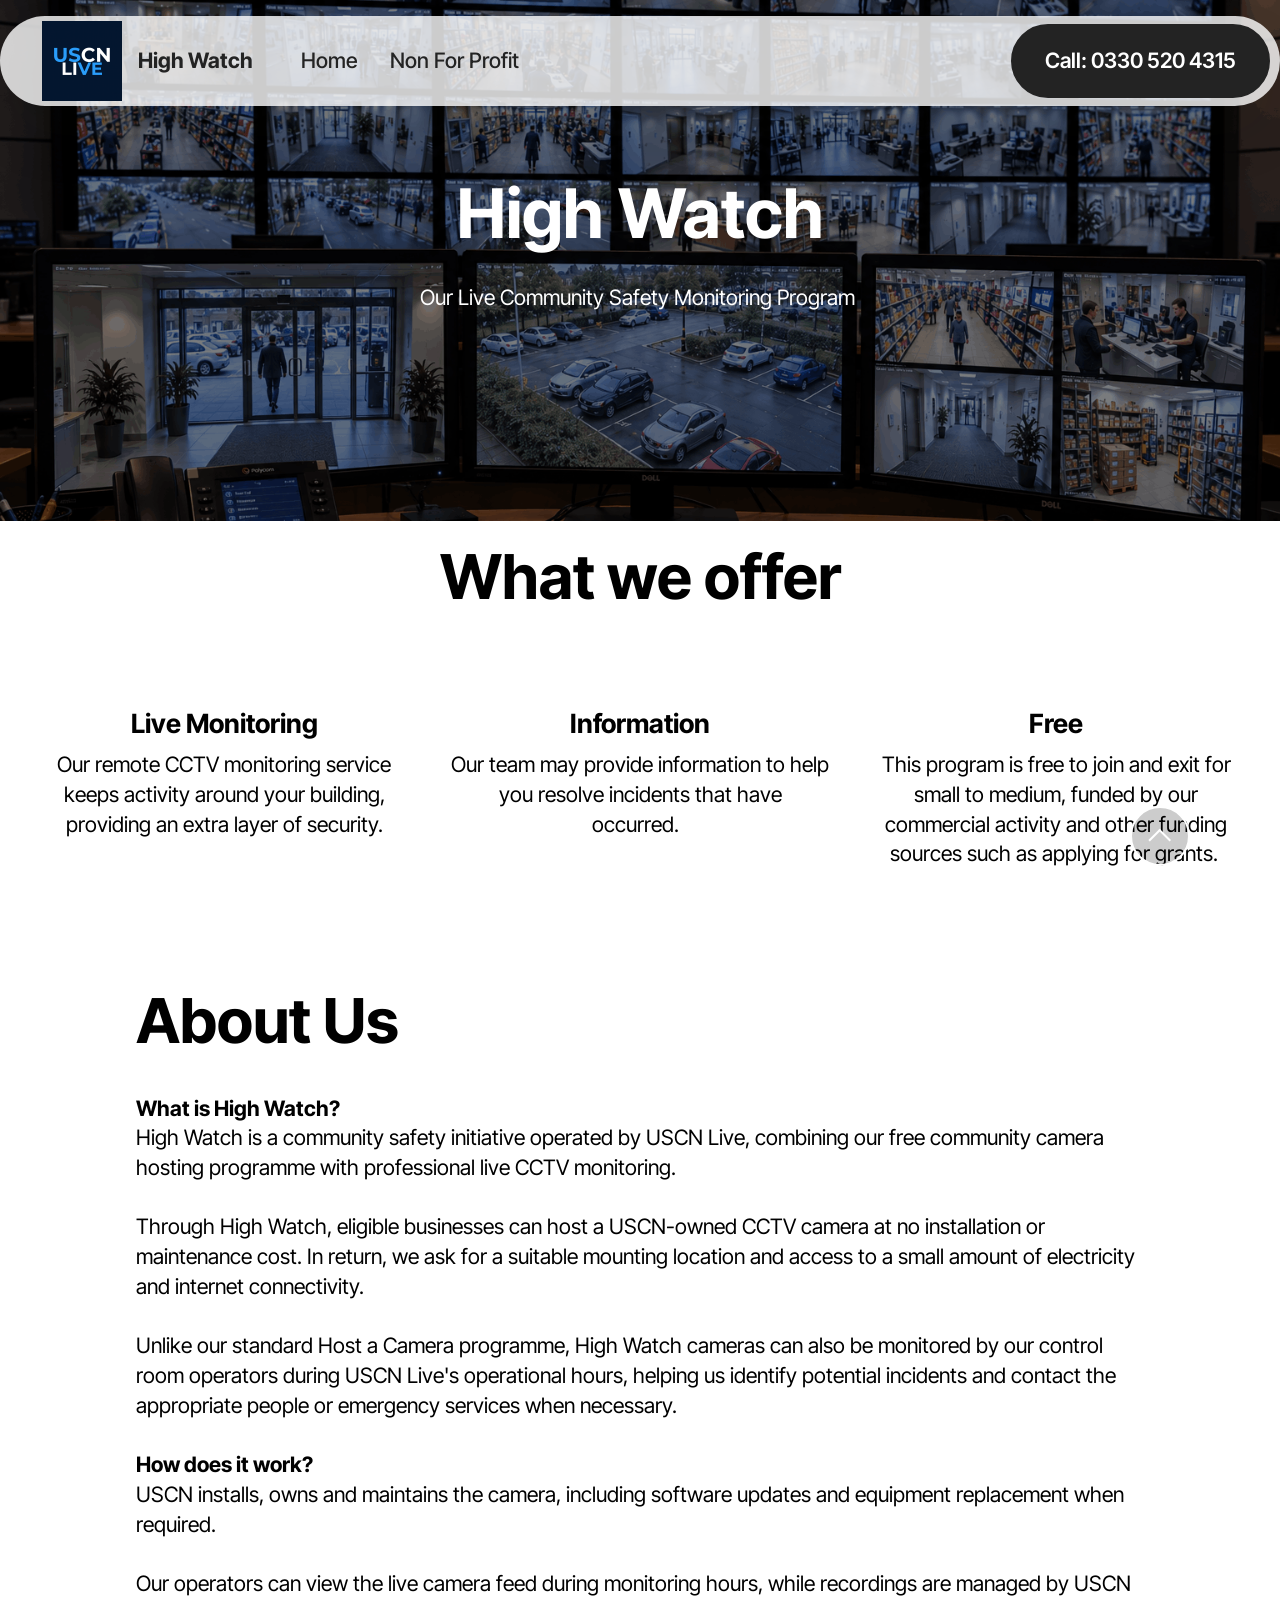
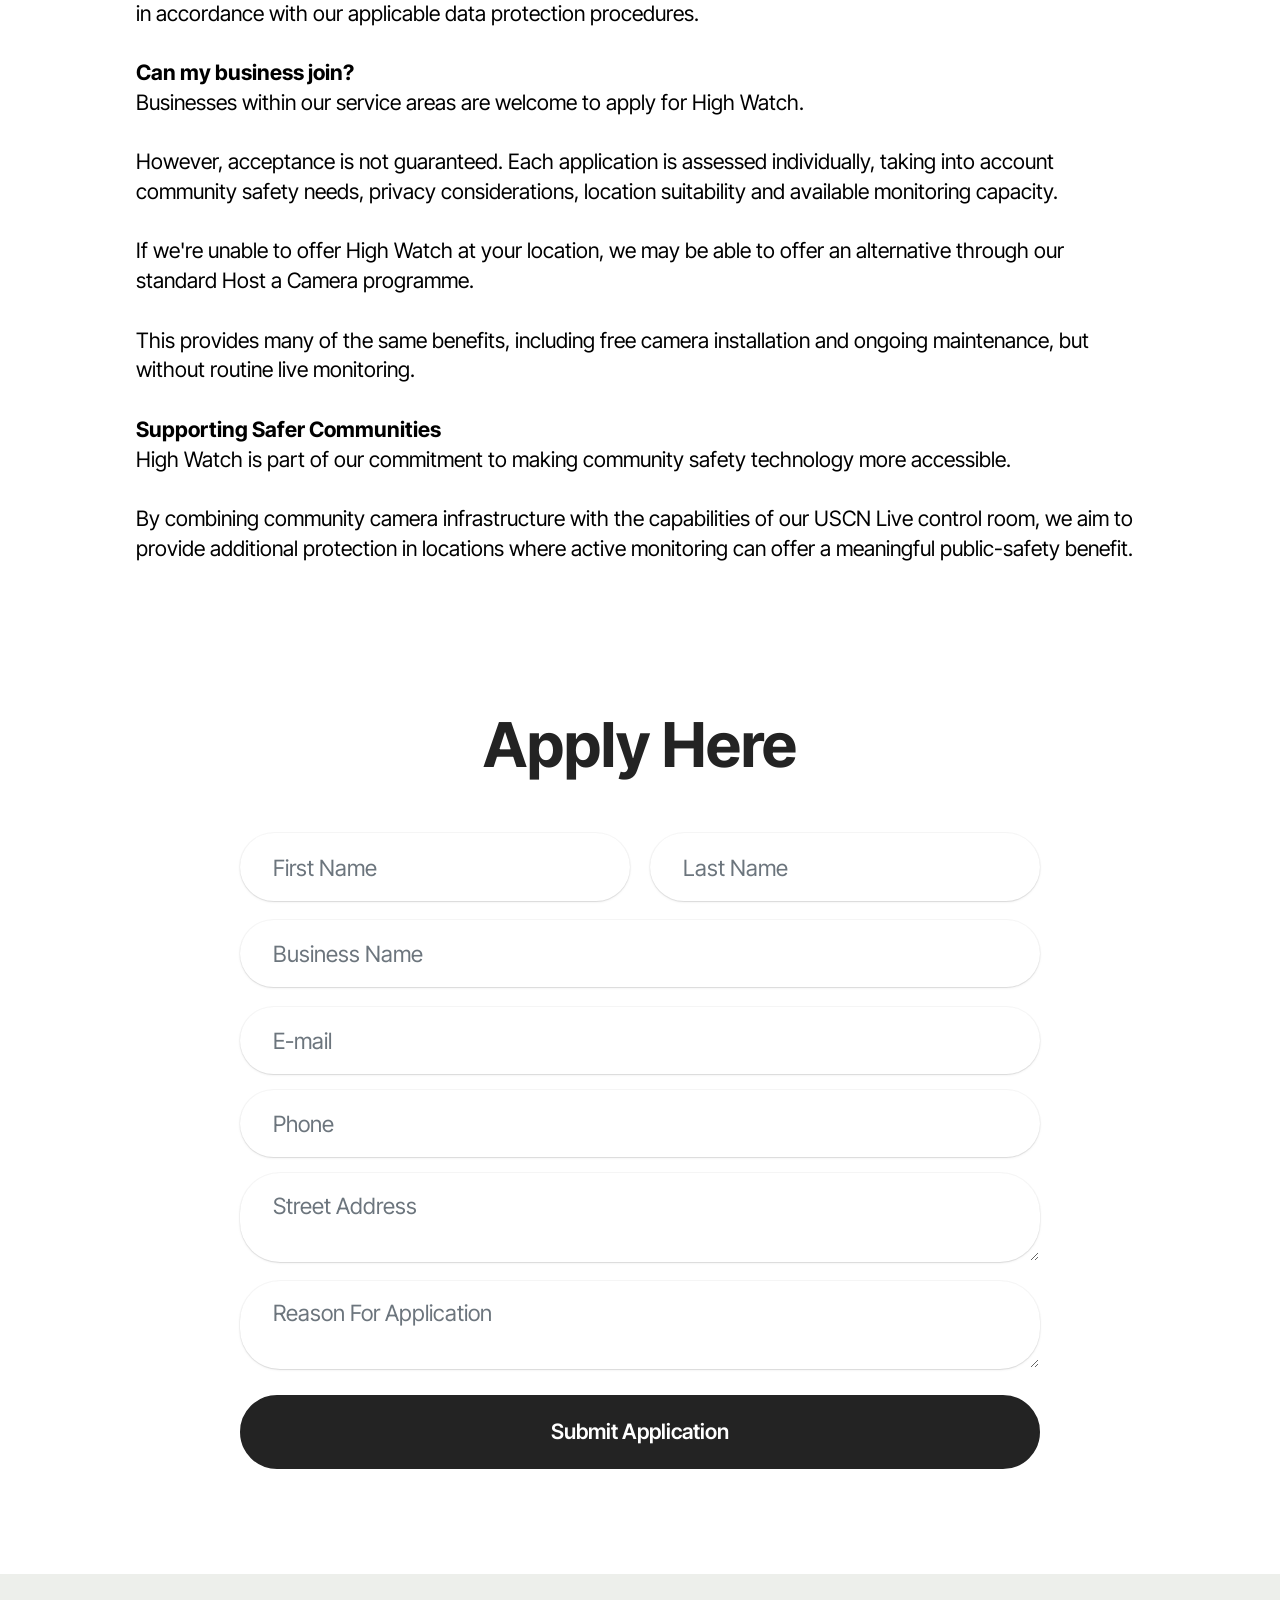
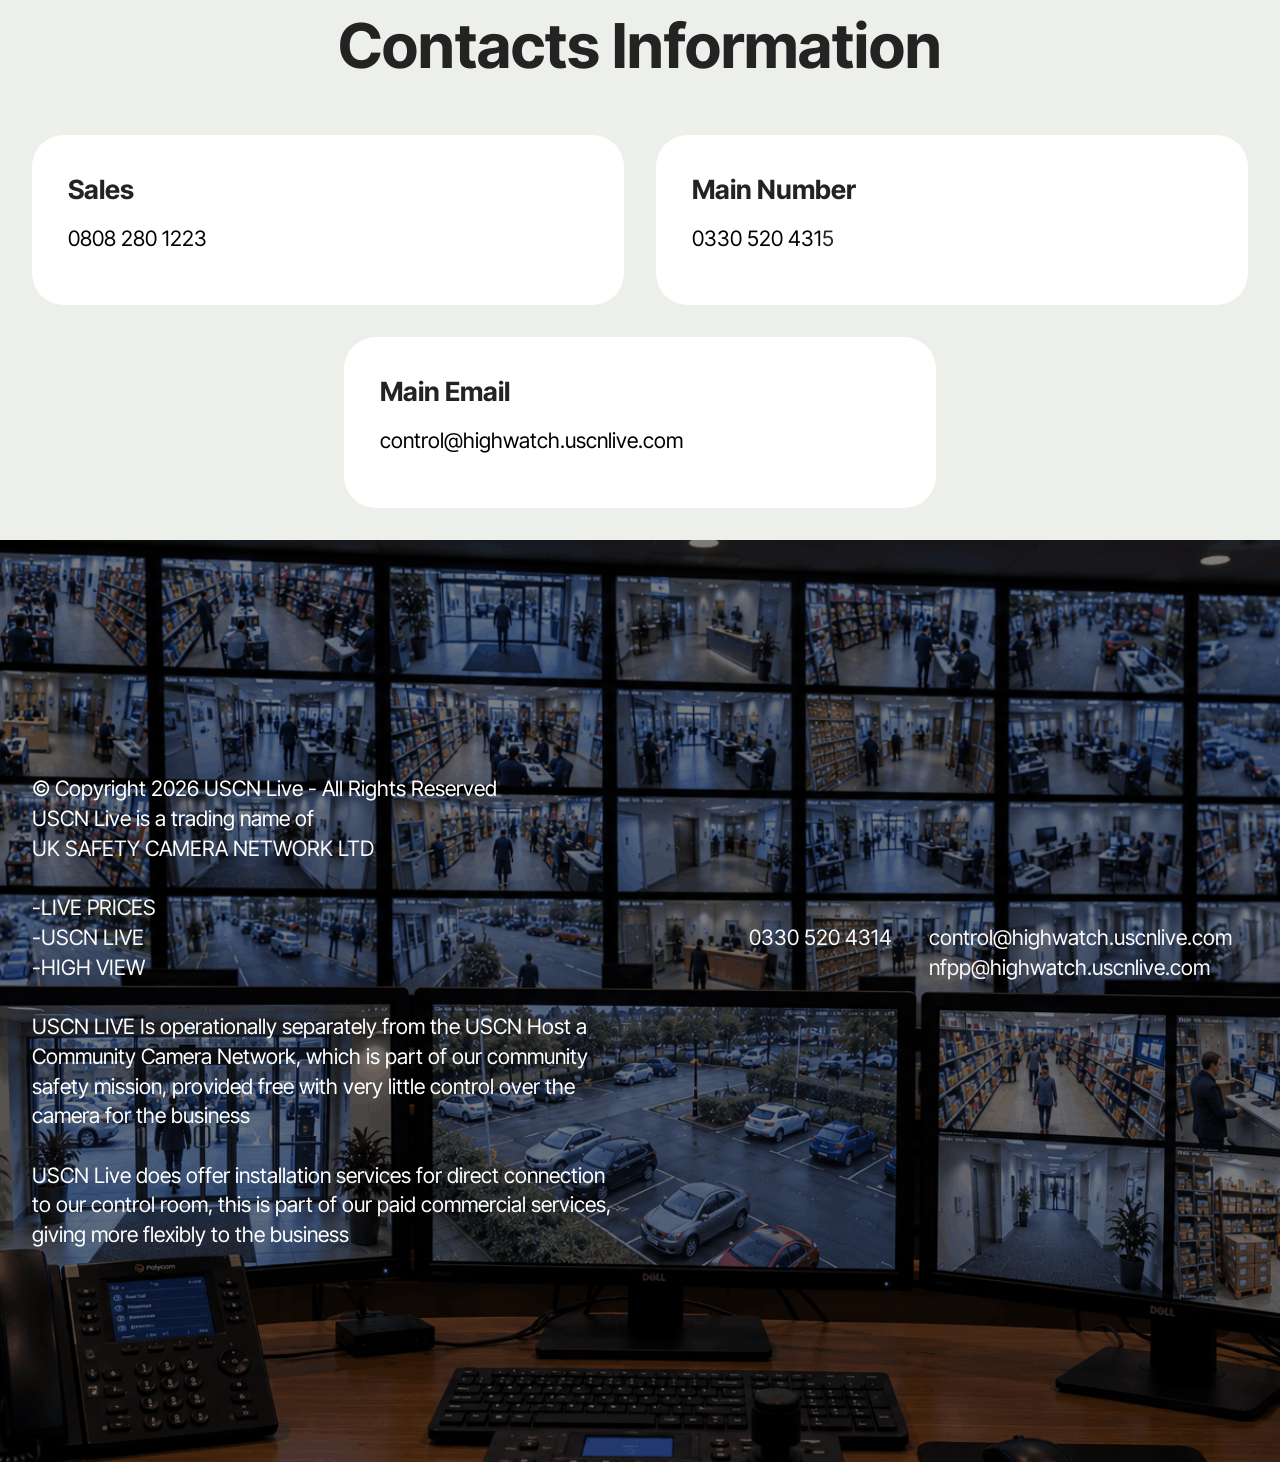
==== commit 220df531: "l" ====
--- a/index.html
+++ b/index.html
@@ -25,7 +25,7 @@
   <link rel="stylesheet" href="assets/recaptcha.css">
   <link rel="preload" href="https://fonts.googleapis.com/css?family=Inter+Tight:100,200,300,400,500,600,700,800,900,100i,200i,300i,400i,500i,600i,700i,800i,900i&display=swap" as="style" onload="this.onload=null;this.rel='stylesheet'">
   <noscript><link rel="stylesheet" href="https://fonts.googleapis.com/css?family=Inter+Tight:100,200,300,400,500,600,700,800,900,100i,200i,300i,400i,500i,600i,700i,800i,900i&display=swap"></noscript>
-  <link rel="preload" as="style" href="assets/mobirise/css/mbr-additional.css?v=2arOa2"><link rel="stylesheet" href="assets/mobirise/css/mbr-additional.css?v=2arOa2" type="text/css">
+  <link rel="preload" as="style" href="assets/mobirise/css/mbr-additional.css?v=vPJxGb"><link rel="stylesheet" href="assets/mobirise/css/mbr-additional.css?v=vPJxGb" type="text/css">
 
   
   
@@ -59,7 +59,7 @@
 						<a class="nav-link link text-black text-primary display-4" href="index.html">Home</a>
 					</li><li class="nav-item"><a class="nav-link link text-black text-primary display-4" href="non-for-profit.html">Non For Profit</a></li></ul>
 				
-				<div class="navbar-buttons mbr-section-btn"><a class="btn btn-black display-4" href="tel:+443305204314">Call: 0330 520 4314</a></div>
+				<div class="navbar-buttons mbr-section-btn"><a class="btn btn-black display-4" href="tel:+443305204315">Call: 0330 520 4315</a></div>
 			</div>
 		</div>
 	</nav>
@@ -151,8 +151,7 @@
         <div class="row justify-content-center">
             <div class="col-12 content-head">
                 <div class="mbr-section-head mb-5">
-                    <h3 class="mbr-section-title mbr-fonts-style align-center mb-0 display-2">
-                        <strong>Contact Us</strong></h3>
+                    <h3 class="mbr-section-title mbr-fonts-style align-center mb-0 display-2"><strong>Apply Here</strong></h3>
                     
                 </div>
             </div>
@@ -160,7 +159,7 @@
         <div class="row justify-content-center">
             <div class="col-lg-8 mx-auto mbr-form" data-form-type="formoid">
 <!--Formbuilder Form-->
-<form action="https://mobirise.eu/" method="POST" class="mbr-form form-with-styler" data-form-title="Form Name"><input type="hidden" name="email" data-form-email="true" value="SBFSwYfhut9wbMcm19Q2e0lYG0wFkuoG+CzK28Ng/nc4PmWi8Z0lmTeDk8ile1A+cdtgUm/3daT5XOPIceNtW3mFEaqWm2CjtYe6c5Izk9rZavmFT4dixW4kB7CclULy.tfDd097JlT4FpTNBtYaB5Utj+rvNMYedwztmWYED/TTAnPdPz9LYqpS1F7obWke6hod4UVQWWtvNXxOFUXtRiOp9xqxbAw1MFism/QRGftseRKE/pCrXjvNoGm+2or2c">
+<form action="https://mobirise.eu/" method="POST" class="mbr-form form-with-styler" data-form-title="Form Name"><input type="hidden" name="email" data-form-email="true" value="M261NpTXdz/XhP7ly0Sxr2F7tIwzkx8Cd0X+UB2S71p/8ovYMciXDzWjte29mbX4LF/xvQgVJ1DugAKX4ZRom6kFRFtksfMhPbhX6TAX9D5s4sKHd1QZHdGkCJXq+uKO.YVRGMmlL1Q7Bnxyegb+lkYl/5urgulHB49+mfaZhRhiLUrq5XyI2KTpAyVrHKjGvNejzLHP1obo00+J4Wy9NM+9k3RQ+sU6a7Hd45sxIfcRKgFsEX7hhSETgjYSeXNEK">
 <div class="row">
 <div hidden="hidden" data-form-alert="" class="alert alert-success col-12">Thanks for filling out the form!</div>
 <div hidden="hidden" data-form-alert-danger="" class="alert alert-danger col-12"> Oops...! some problem! </div>
@@ -230,7 +229,7 @@
                     <div class="text-wrapper">
                         <h6 class="card-title mbr-fonts-style mb-3 display-5">
                             <strong>Main Number</strong></h6>
-                        <p class="mbr-text mbr-fonts-style display-7"><a href="tel:443305204314" class="text-primary">0330 520 431</a>5</p>
+                        <p class="mbr-text mbr-fonts-style display-7"><a href="tel:443305204315" class="text-primary">0330 520 431</a>5</p>
                     </div>
                 </div>
             </div><div class="item features-without-image col-12 col-md-6">
@@ -268,7 +267,7 @@
                         
                         
                         
-                    <li class="row-links-soc-item mbr-fonts-style display-7"><a href="tel:+443305204314 " class="text-white">0330 520 4315&nbsp;</a></li><li class="row-links-soc-item mbr-fonts-style display-7"><a href="mailto:control@highwatch.uscnlive.com" class="text-white text-primary">control@highwatch.uscnlive.com</a><br><a href="mailto:nfpp@highwatch.uscnlive.com?subject=Non%20For%20Profit%20Program%20Request%3A" class="text-white">nfpp@highwatch.uscnlive.com</a><div><a href="mailto:control@uscnlive.com" class="text-white text-primary"><font color="#232323"><br></font></a><br><br></div></li></ul>
+                    <li class="row-links-soc-item mbr-fonts-style display-7"><a href="tel:+443305204314 " class="text-white">0330 520 4314&nbsp;</a></li><li class="row-links-soc-item mbr-fonts-style display-7"><a href="mailto:control@highwatch.uscnlive.com" class="text-white">control@highwatch.uscnlive.com</a><br><a href="mailto:nfpp@highwatch.uscnlive.com" class="text-white">nfpp@highwatch.uscnlive.com</a><div><a href="mailto:control@highwatch.uscnlive.com" class="text-white"><font color="#232323"><br></font></a><div><br><br></div></div></li></ul>
                 </div>
             </div>
         </div>
--- a/assets/mobirise/css/mbr-additional.css
+++ b/assets/mobirise/css/mbr-additional.css
@@ -2286,6 +2286,30 @@
 .cid-vzzd3J10ed .mbr-section-btn {
   text-align: center;
 }
+.cid-vAez39G9LS {
+  padding-top: 1rem;
+  padding-bottom: 6rem;
+  background-color: #ffffff;
+}
+.cid-vAez39G9LS .mbr-overlay {
+  background-color: #ffffff;
+  opacity: 0.4;
+}
+.cid-vAez39G9LS form .mbr-section-btn {
+  text-align: center;
+  width: 100%;
+}
+.cid-vAez39G9LS form .mbr-section-btn .btn {
+  display: inline-flex;
+}
+@media (max-width: 991px) {
+  .cid-vAez39G9LS form .mbr-section-btn .btn {
+    width: 100%;
+  }
+}
+.cid-vAez39G9LS .content-head {
+  max-width: 800px;
+}
 .cid-vzzd3Lxe4t {
   padding-top: 5rem;
   padding-bottom: 5rem;
@@ -2331,30 +2355,6 @@
   text-align: left;
   color: #000000;
 }
-.cid-vAez39G9LS {
-  padding-top: 1rem;
-  padding-bottom: 6rem;
-  background-color: #ffffff;
-}
-.cid-vAez39G9LS .mbr-overlay {
-  background-color: #ffffff;
-  opacity: 0.4;
-}
-.cid-vAez39G9LS form .mbr-section-btn {
-  text-align: center;
-  width: 100%;
-}
-.cid-vAez39G9LS form .mbr-section-btn .btn {
-  display: inline-flex;
-}
-@media (max-width: 991px) {
-  .cid-vAez39G9LS form .mbr-section-btn .btn {
-    width: 100%;
-  }
-}
-.cid-vAez39G9LS .content-head {
-  max-width: 800px;
-}
 .cid-vzzd3M3u3O {
   padding-top: 3rem;
   padding-bottom: 3rem;
--- a/assets/mobirise/css/mbr-additional.css
+++ b/assets/mobirise/css/mbr-additional.css
@@ -2286,6 +2286,30 @@
 .cid-vzzd3J10ed .mbr-section-btn {
   text-align: center;
 }
+.cid-vAez39G9LS {
+  padding-top: 1rem;
+  padding-bottom: 6rem;
+  background-color: #ffffff;
+}
+.cid-vAez39G9LS .mbr-overlay {
+  background-color: #ffffff;
+  opacity: 0.4;
+}
+.cid-vAez39G9LS form .mbr-section-btn {
+  text-align: center;
+  width: 100%;
+}
+.cid-vAez39G9LS form .mbr-section-btn .btn {
+  display: inline-flex;
+}
+@media (max-width: 991px) {
+  .cid-vAez39G9LS form .mbr-section-btn .btn {
+    width: 100%;
+  }
+}
+.cid-vAez39G9LS .content-head {
+  max-width: 800px;
+}
 .cid-vzzd3Lxe4t {
   padding-top: 5rem;
   padding-bottom: 5rem;
@@ -2331,30 +2355,6 @@
   text-align: left;
   color: #000000;
 }
-.cid-vAez39G9LS {
-  padding-top: 1rem;
-  padding-bottom: 6rem;
-  background-color: #ffffff;
-}
-.cid-vAez39G9LS .mbr-overlay {
-  background-color: #ffffff;
-  opacity: 0.4;
-}
-.cid-vAez39G9LS form .mbr-section-btn {
-  text-align: center;
-  width: 100%;
-}
-.cid-vAez39G9LS form .mbr-section-btn .btn {
-  display: inline-flex;
-}
-@media (max-width: 991px) {
-  .cid-vAez39G9LS form .mbr-section-btn .btn {
-    width: 100%;
-  }
-}
-.cid-vAez39G9LS .content-head {
-  max-width: 800px;
-}
 .cid-vzzd3M3u3O {
   padding-top: 3rem;
   padding-bottom: 3rem;
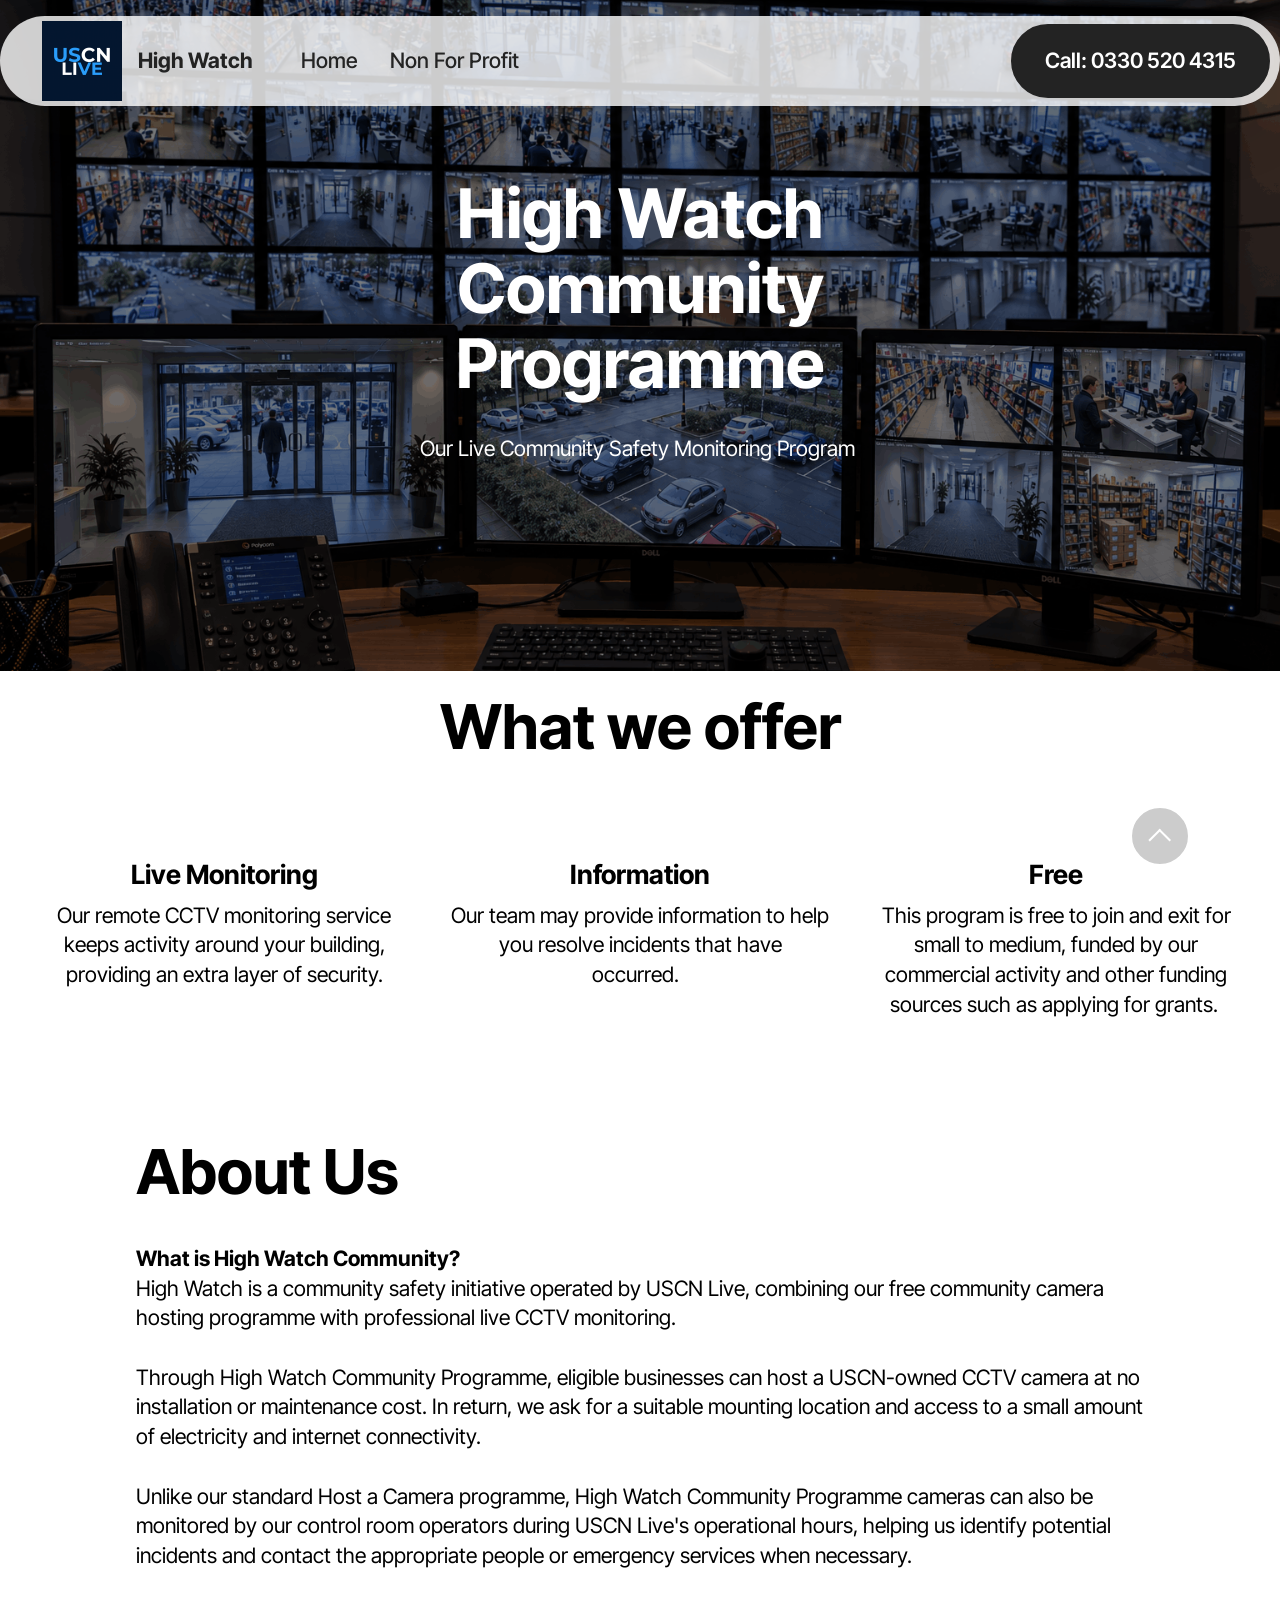
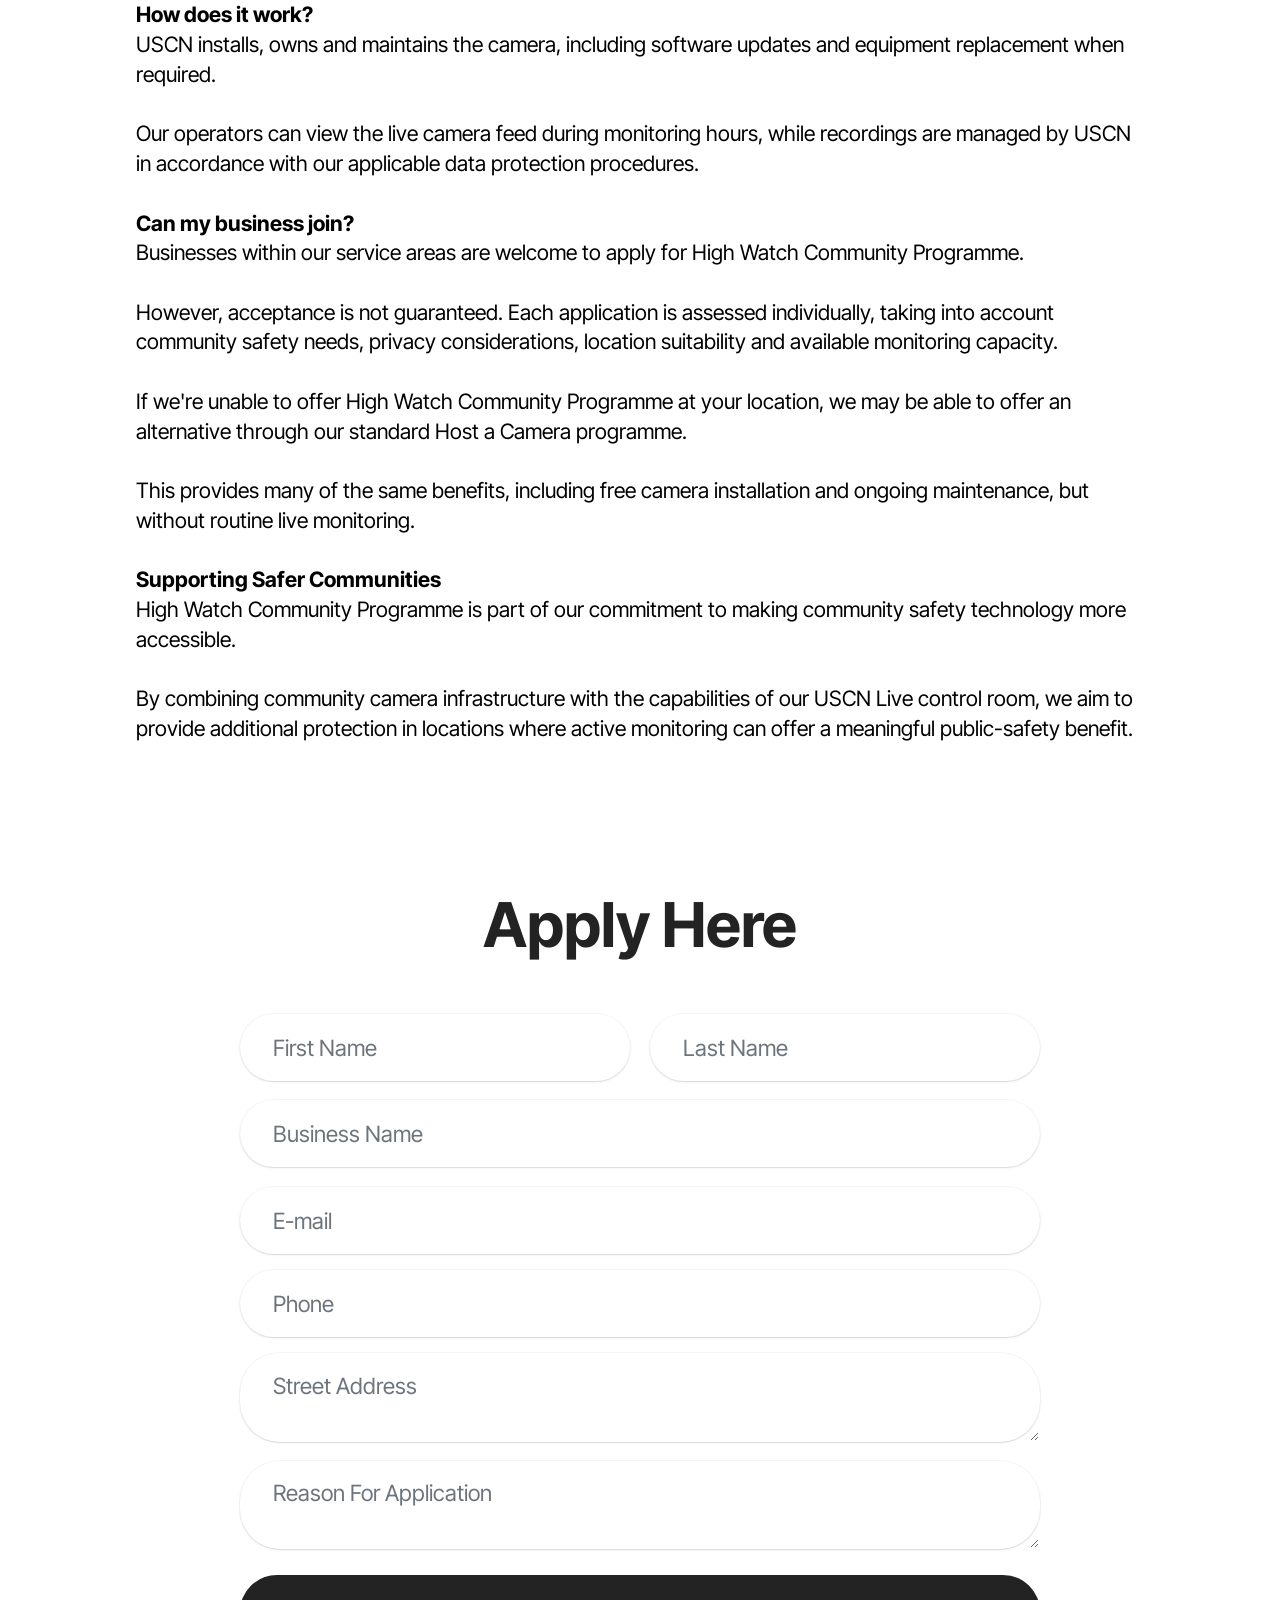
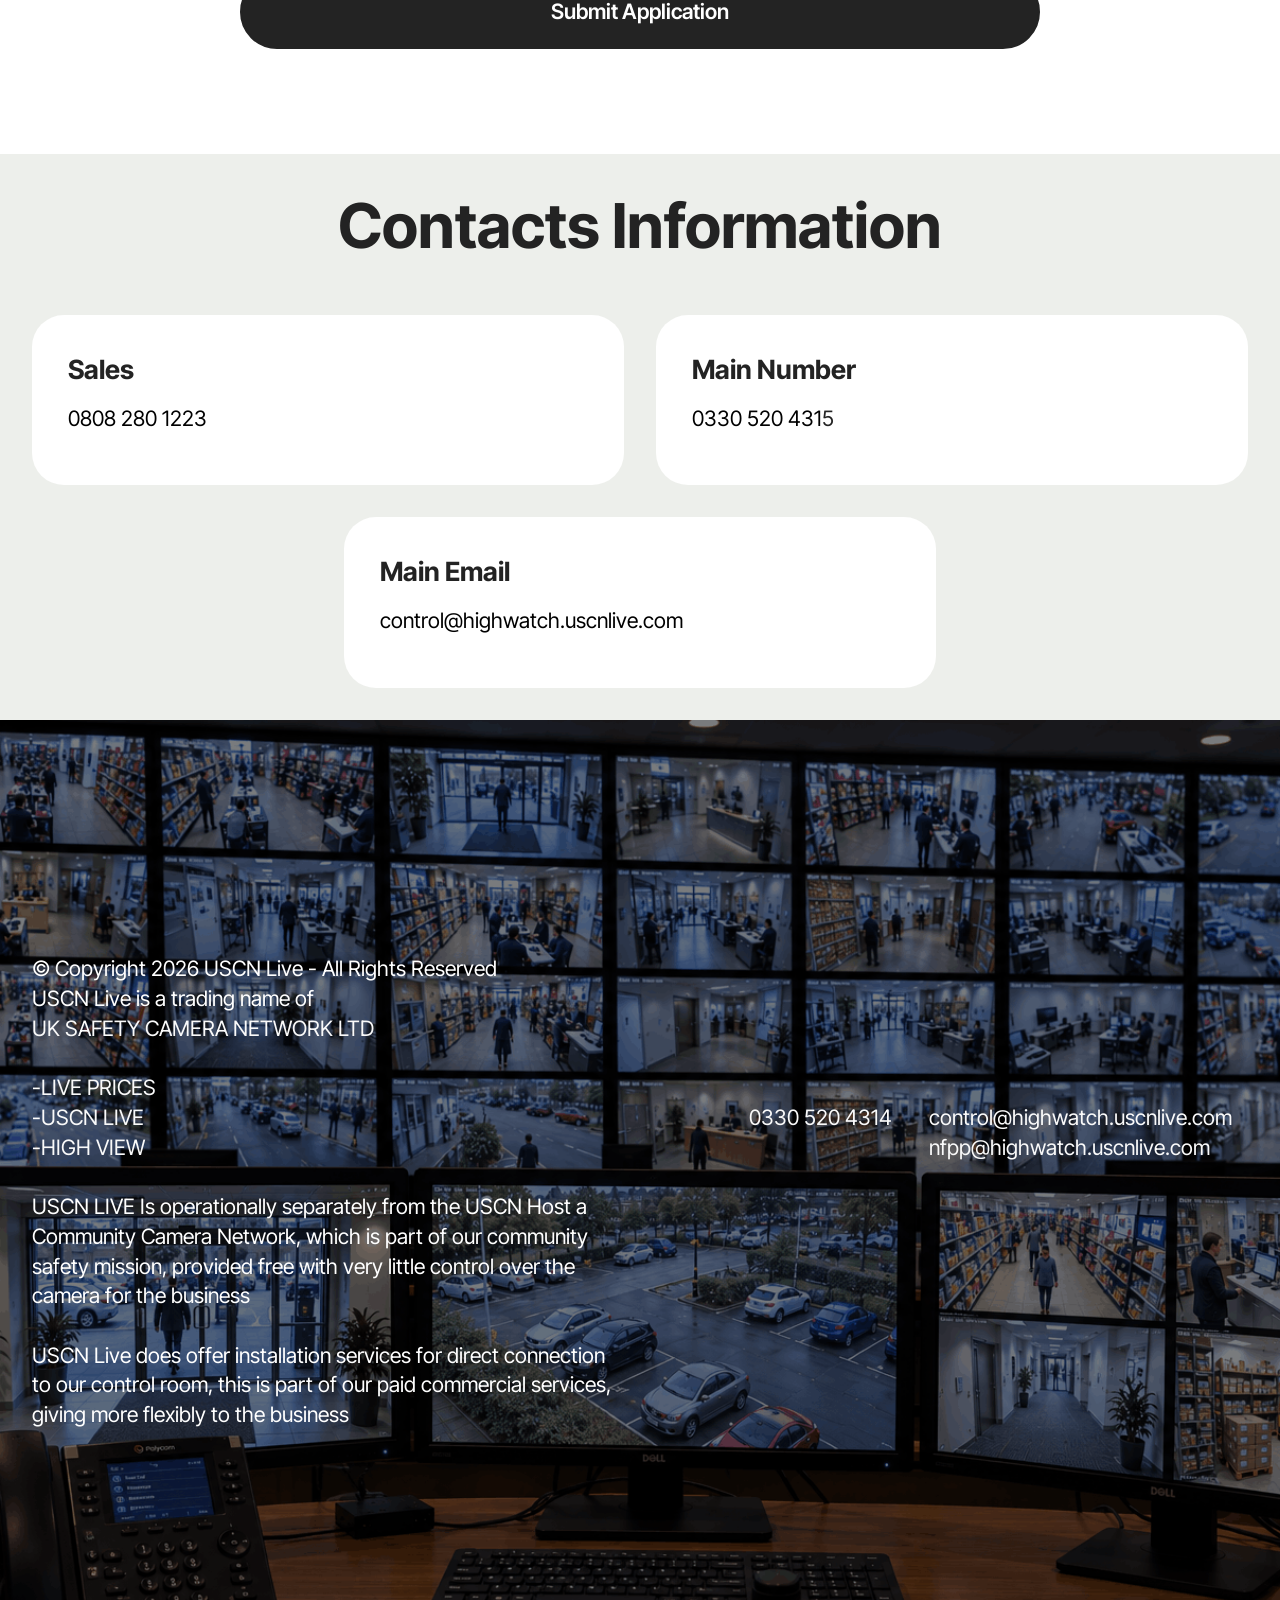
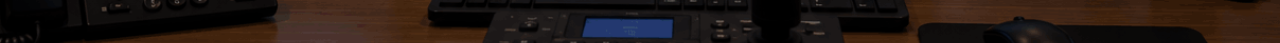
==== commit e641baa9: "ghgj" ====
--- a/index.html
+++ b/index.html
@@ -25,7 +25,7 @@
   <link rel="stylesheet" href="assets/recaptcha.css">
   <link rel="preload" href="https://fonts.googleapis.com/css?family=Inter+Tight:100,200,300,400,500,600,700,800,900,100i,200i,300i,400i,500i,600i,700i,800i,900i&display=swap" as="style" onload="this.onload=null;this.rel='stylesheet'">
   <noscript><link rel="stylesheet" href="https://fonts.googleapis.com/css?family=Inter+Tight:100,200,300,400,500,600,700,800,900,100i,200i,300i,400i,500i,600i,700i,800i,900i&display=swap"></noscript>
-  <link rel="preload" as="style" href="assets/mobirise/css/mbr-additional.css?v=vPJxGb"><link rel="stylesheet" href="assets/mobirise/css/mbr-additional.css?v=vPJxGb" type="text/css">
+  <link rel="preload" as="style" href="assets/mobirise/css/mbr-additional.css?v=8Mgtnx"><link rel="stylesheet" href="assets/mobirise/css/mbr-additional.css?v=8Mgtnx" type="text/css">
 
   
   
@@ -72,7 +72,7 @@
 	<div class="container">
 		<div class="row">
 			<div class="content-wrap col-12 col-md-8">
-				<h1 class="mbr-section-title mbr-fonts-style mbr-white mb-4 display-1"><strong>High Watch</strong></h1>
+				<h1 class="mbr-section-title mbr-fonts-style mbr-white mb-4 display-1"><strong>High Watch Community Programme</strong></h1>
 				
 				<p class="mbr-fonts-style mbr-text mbr-white mb-4 display-7">Our Live Community Safety Monitoring Program&nbsp;</p>
 				
@@ -138,7 +138,7 @@
                 <h3 class="mbr-section-title mbr-fonts-style mb-4 mt-0 display-2">
                 <strong>About Us</strong></h3>
                 
-                <p class="mbr-text mbr-fonts-style display-7"><strong>What is High Watch?<br></strong>High Watch is a community safety initiative operated by USCN Live, combining our free community camera hosting programme with professional live CCTV monitoring.<br><br>Through High Watch, eligible businesses can host a USCN-owned CCTV camera at no installation or maintenance cost. In return, we ask for a suitable mounting location and access to a small amount of electricity and internet connectivity.<br><br>Unlike our standard Host a Camera programme, High Watch cameras can also be monitored by our control room operators during USCN Live's operational hours, helping us identify potential incidents and contact the appropriate people or emergency services when necessary.<br><br><strong>How does it work?<br></strong>USCN installs, owns and maintains the camera, including software updates and equipment replacement when required.<br><br>Our operators can view the live camera feed during monitoring hours, while recordings are managed by USCN in accordance with our applicable data protection procedures.<br><br><strong>Can my business join?<br></strong>Businesses within our service areas are welcome to apply for High Watch.<br><br>However, acceptance is not guaranteed. Each application is assessed individually, taking into account community safety needs, privacy considerations, location suitability and available monitoring capacity.<br><br>If we're unable to offer High Watch at your location, we may be able to offer an alternative through our standard Host a Camera programme.<br><br>This provides many of the same benefits, including free camera installation and ongoing maintenance, but without routine live monitoring.<br><br><strong>Supporting Safer Communities<br></strong>High Watch is part of our commitment to making community safety technology more accessible.<br><br>By combining community camera infrastructure with the capabilities of our USCN Live control room, we aim to provide additional protection in locations where active monitoring can offer a meaningful public-safety benefit.<br><br></p>
+                <p class="mbr-text mbr-fonts-style display-7"><strong>What is High Watch Community?<br></strong>High Watch is a community safety initiative operated by USCN Live, combining our free community camera hosting programme with professional live CCTV monitoring.<br><br>Through High Watch Community Programme, eligible businesses can host a USCN-owned CCTV camera at no installation or maintenance cost. In return, we ask for a suitable mounting location and access to a small amount of electricity and internet connectivity.<br><br>Unlike our standard Host a Camera programme, High Watch&nbsp;Community&nbsp;Programme cameras can also be monitored by our control room operators during USCN Live's operational hours, helping us identify potential incidents and contact the appropriate people or emergency services when necessary.<br><br><strong>How does it work?<br></strong>USCN installs, owns and maintains the camera, including software updates and equipment replacement when required.<br><br>Our operators can view the live camera feed during monitoring hours, while recordings are managed by USCN in accordance with our applicable data protection procedures.<br><br><strong>Can my business join?<br></strong>Businesses within our service areas are welcome to apply for High Watch Community Programme.<br><br>However, acceptance is not guaranteed. Each application is assessed individually, taking into account community safety needs, privacy considerations, location suitability and available monitoring capacity.<br><br>If we're unable to offer High Watch&nbsp;Community&nbsp;Programme at your location, we may be able to offer an alternative through our standard Host a Camera programme.<br><br>This provides many of the same benefits, including free camera installation and ongoing maintenance, but without routine live monitoring.<br><br><strong>Supporting Safer Communities<br></strong>High Watch Community&nbsp;Programme is part of our commitment to making community safety technology more accessible.<br><br>By combining community camera infrastructure with the capabilities of our USCN Live control room, we aim to provide additional protection in locations where active monitoring can offer a meaningful public-safety benefit.<br><br></p>
             </div>
         </div>
     </div>
@@ -159,7 +159,7 @@
         <div class="row justify-content-center">
             <div class="col-lg-8 mx-auto mbr-form" data-form-type="formoid">
 <!--Formbuilder Form-->
-<form action="https://mobirise.eu/" method="POST" class="mbr-form form-with-styler" data-form-title="Form Name"><input type="hidden" name="email" data-form-email="true" value="M261NpTXdz/XhP7ly0Sxr2F7tIwzkx8Cd0X+UB2S71p/8ovYMciXDzWjte29mbX4LF/xvQgVJ1DugAKX4ZRom6kFRFtksfMhPbhX6TAX9D5s4sKHd1QZHdGkCJXq+uKO.YVRGMmlL1Q7Bnxyegb+lkYl/5urgulHB49+mfaZhRhiLUrq5XyI2KTpAyVrHKjGvNejzLHP1obo00+J4Wy9NM+9k3RQ+sU6a7Hd45sxIfcRKgFsEX7hhSETgjYSeXNEK">
+<form action="https://mobirise.eu/" method="POST" class="mbr-form form-with-styler" data-form-title="Form Name"><input type="hidden" name="email" data-form-email="true" value="5RB4WOqaxLf5v+2TyvJvGIYhI6LK0W/liWFFYE7wzBT1O5yjnCRezCCNPEEQYGimx9d/VXQI4eM8DryvHKAMqrSuR1WCmyPnYqTjkLMEjismAvO/mXsoMmCXhYUzFnK3.YTEqb3wamcK6rS5XEU0VIt6ZGBN7tuqK6NQEv9lCv54Rzh/b5DK85ucHLF6ht0GWdfoujAM0X+k8JNCQglrrkIFwNiTiOyUJxdpZ+EmOlPttMKndzigMVIaQgVItPdkJ">
 <div class="row">
 <div hidden="hidden" data-form-alert="" class="alert alert-success col-12">Thanks for filling out the form!</div>
 <div hidden="hidden" data-form-alert-danger="" class="alert alert-danger col-12"> Oops...! some problem! </div>
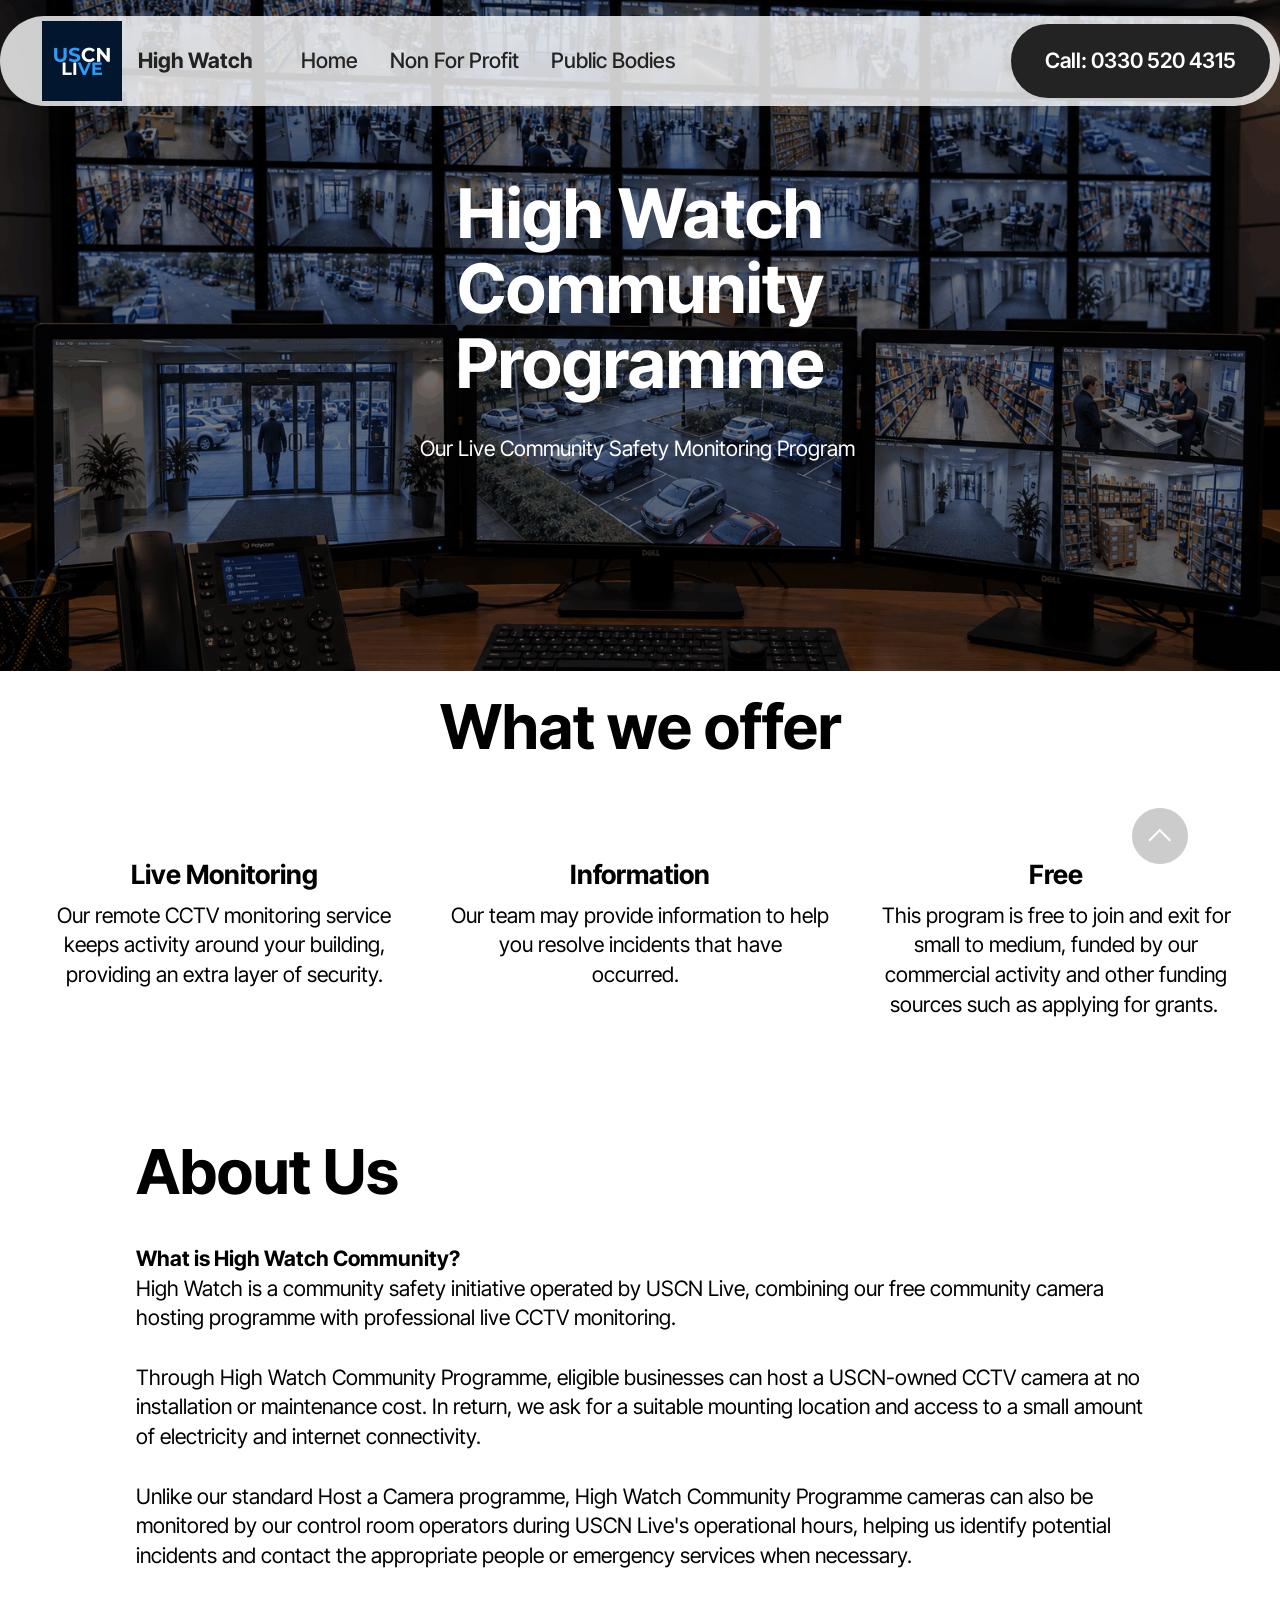
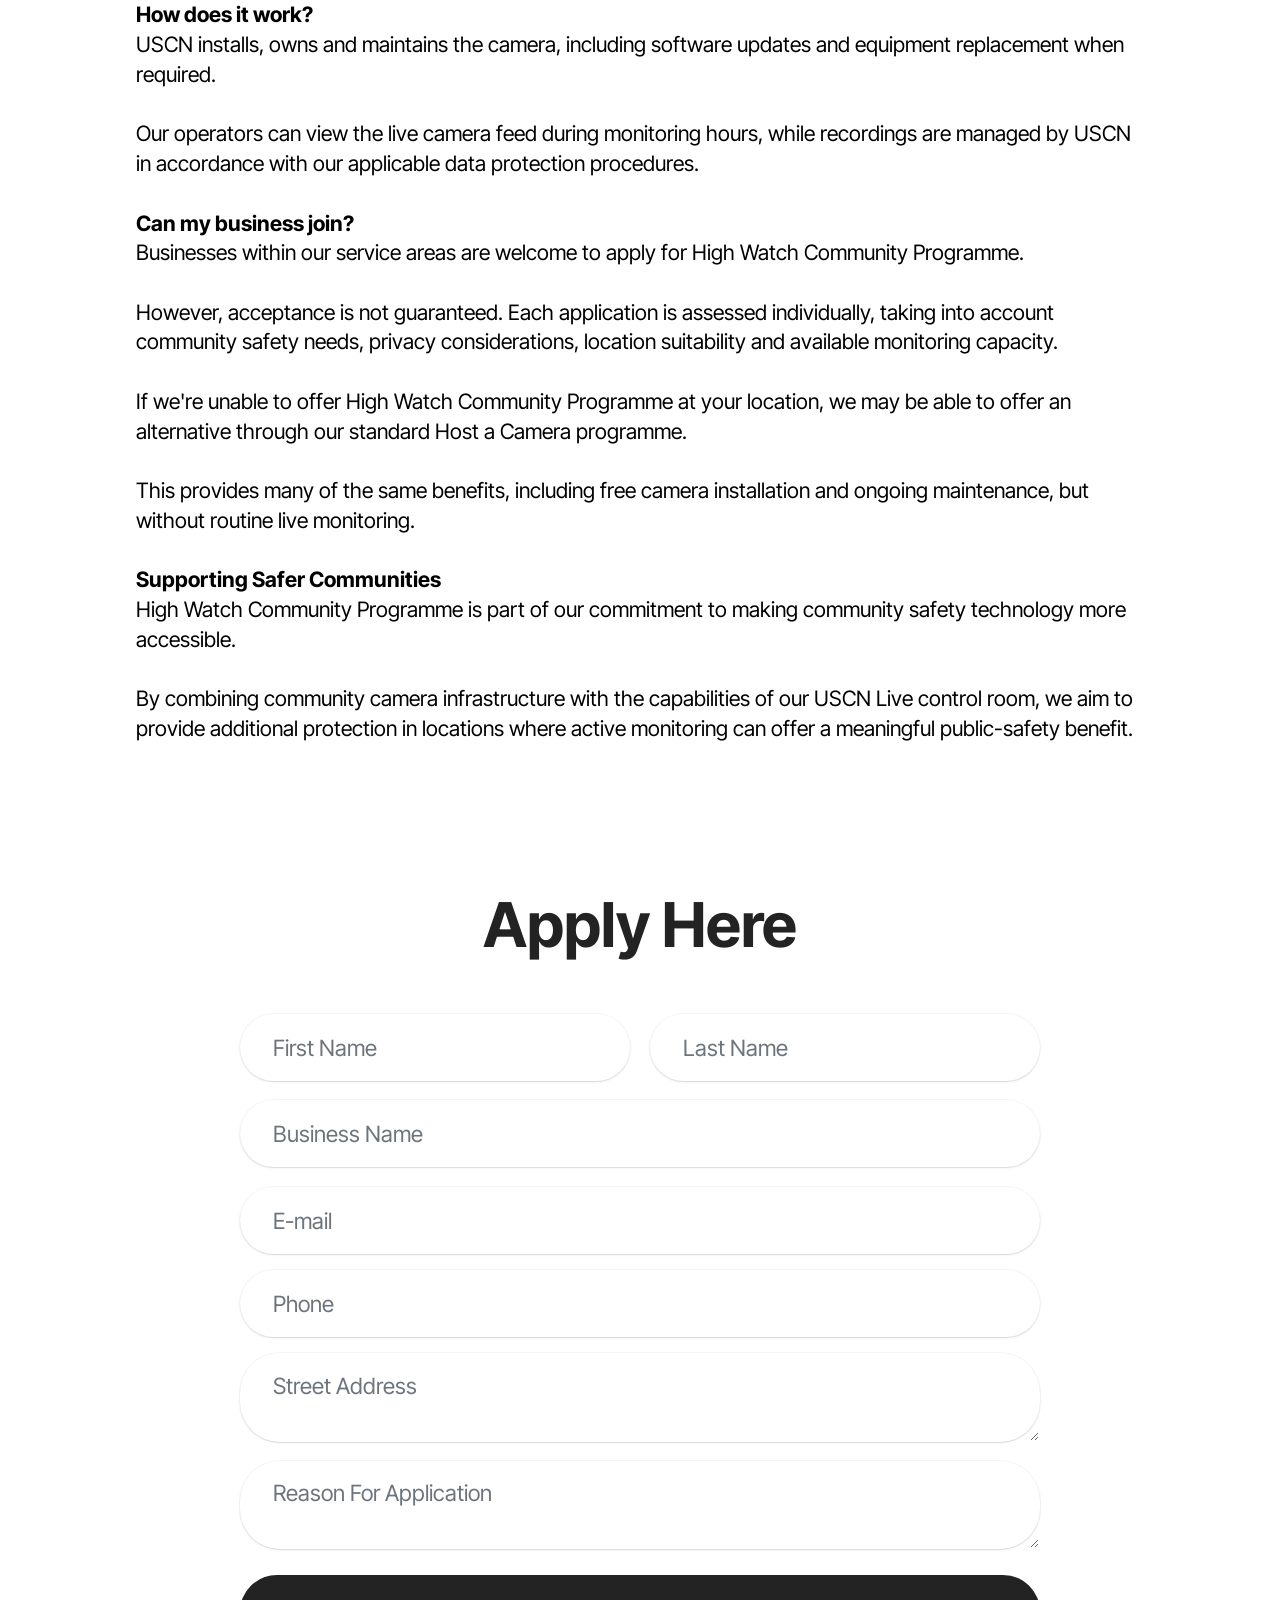
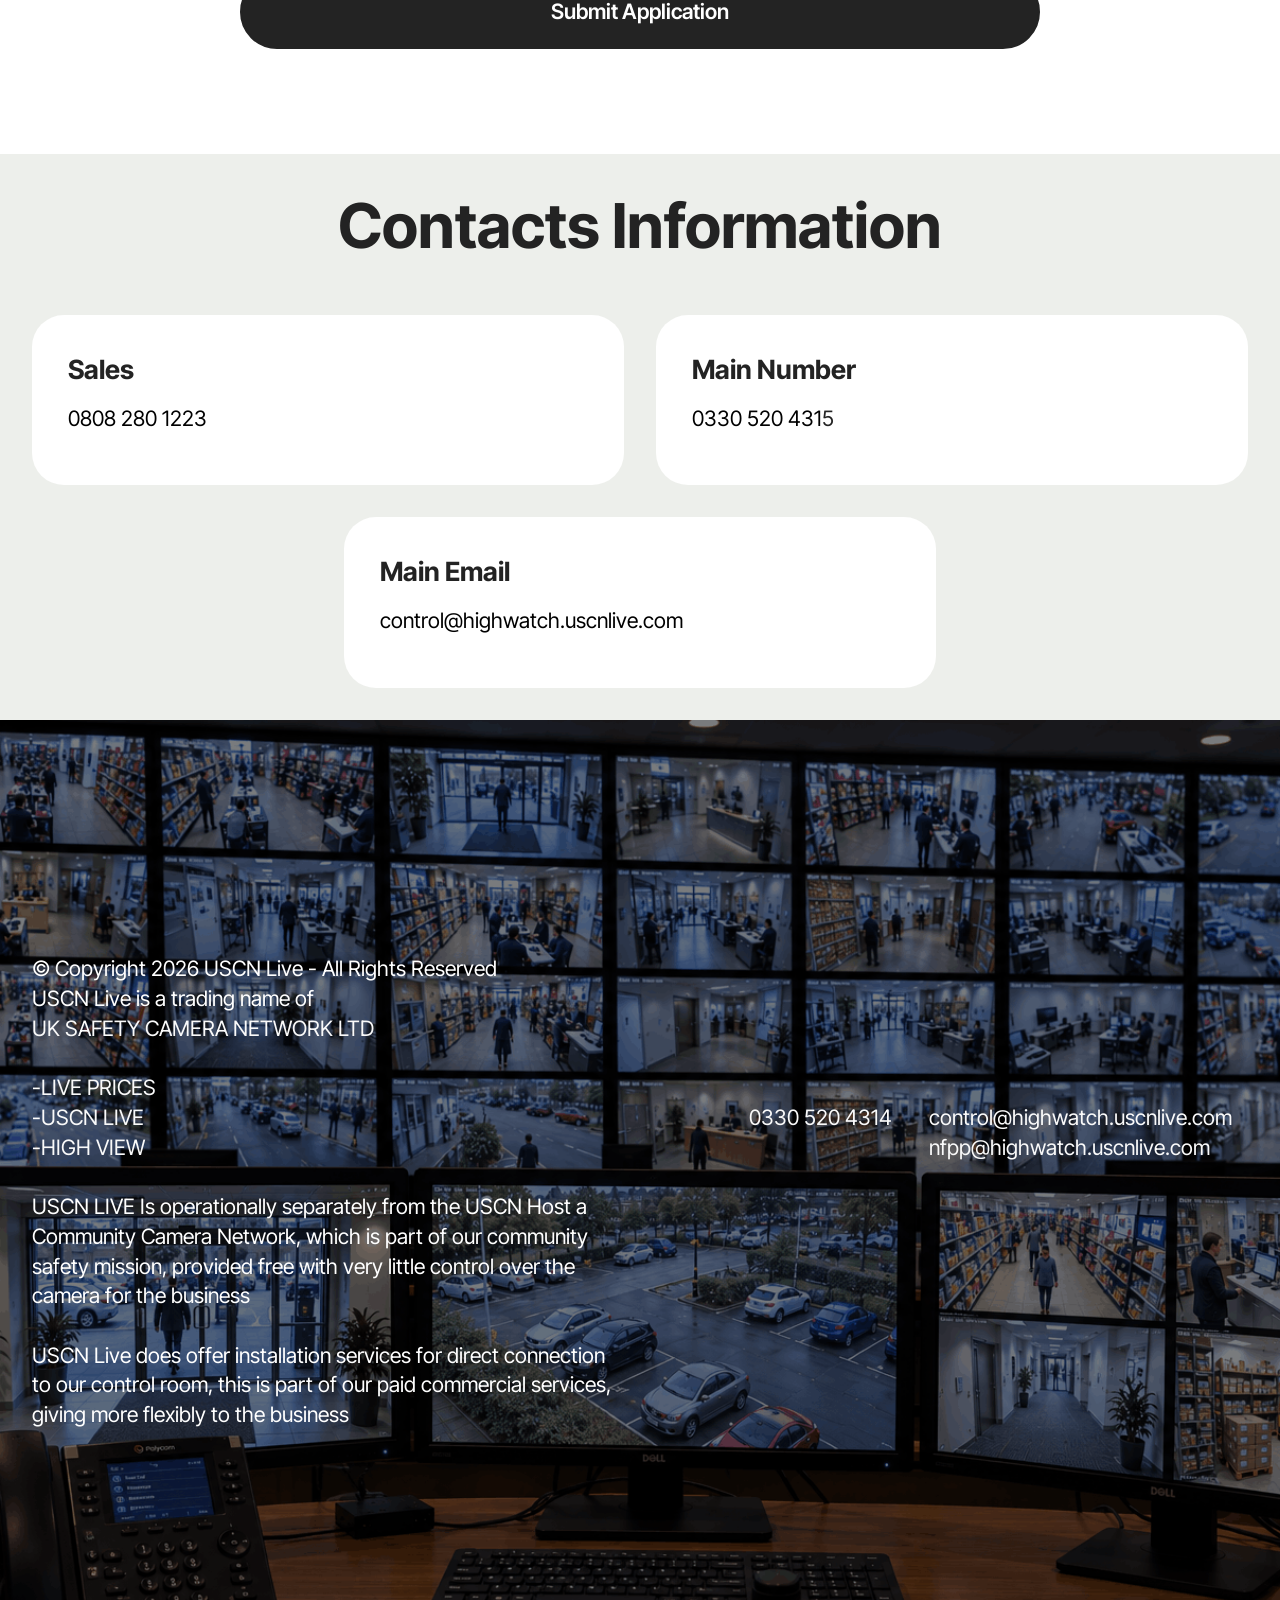
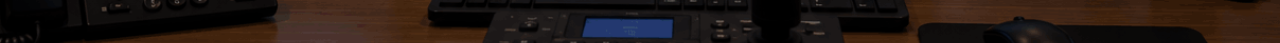
==== commit a1993ee6: "dvgdfg" ====
--- a/index.html
+++ b/index.html
@@ -25,7 +25,7 @@
   <link rel="stylesheet" href="assets/recaptcha.css">
   <link rel="preload" href="https://fonts.googleapis.com/css?family=Inter+Tight:100,200,300,400,500,600,700,800,900,100i,200i,300i,400i,500i,600i,700i,800i,900i&display=swap" as="style" onload="this.onload=null;this.rel='stylesheet'">
   <noscript><link rel="stylesheet" href="https://fonts.googleapis.com/css?family=Inter+Tight:100,200,300,400,500,600,700,800,900,100i,200i,300i,400i,500i,600i,700i,800i,900i&display=swap"></noscript>
-  <link rel="preload" as="style" href="assets/mobirise/css/mbr-additional.css?v=8Mgtnx"><link rel="stylesheet" href="assets/mobirise/css/mbr-additional.css?v=8Mgtnx" type="text/css">
+  <link rel="preload" as="style" href="assets/mobirise/css/mbr-additional.css?v=FRXPtk"><link rel="stylesheet" href="assets/mobirise/css/mbr-additional.css?v=FRXPtk" type="text/css">
 
   
   
@@ -57,7 +57,7 @@
 			<div class="collapse navbar-collapse" id="navbarSupportedContent">
 				<ul class="navbar-nav nav-dropdown" data-app-modern-menu="true"><li class="nav-item">
 						<a class="nav-link link text-black text-primary display-4" href="index.html">Home</a>
-					</li><li class="nav-item"><a class="nav-link link text-black text-primary display-4" href="non-for-profit.html">Non For Profit</a></li></ul>
+					</li><li class="nav-item"><a class="nav-link link text-black text-primary display-4" href="non-for-profit.html">Non For Profit</a></li><li class="nav-item"><a class="nav-link link text-black text-primary display-4" href="publicbodies.html">Public Bodies</a></li></ul>
 				
 				<div class="navbar-buttons mbr-section-btn"><a class="btn btn-black display-4" href="tel:+443305204315">Call: 0330 520 4315</a></div>
 			</div>
@@ -159,7 +159,7 @@
         <div class="row justify-content-center">
             <div class="col-lg-8 mx-auto mbr-form" data-form-type="formoid">
 <!--Formbuilder Form-->
-<form action="https://mobirise.eu/" method="POST" class="mbr-form form-with-styler" data-form-title="Form Name"><input type="hidden" name="email" data-form-email="true" value="5RB4WOqaxLf5v+2TyvJvGIYhI6LK0W/liWFFYE7wzBT1O5yjnCRezCCNPEEQYGimx9d/VXQI4eM8DryvHKAMqrSuR1WCmyPnYqTjkLMEjismAvO/mXsoMmCXhYUzFnK3.YTEqb3wamcK6rS5XEU0VIt6ZGBN7tuqK6NQEv9lCv54Rzh/b5DK85ucHLF6ht0GWdfoujAM0X+k8JNCQglrrkIFwNiTiOyUJxdpZ+EmOlPttMKndzigMVIaQgVItPdkJ">
+<form action="https://mobirise.eu/" method="POST" class="mbr-form form-with-styler" data-form-title="Form Name"><input type="hidden" name="email" data-form-email="true" value="KSIURY4Ib4Os7/Qj3lCJrMuMslBMSbLnCqwsbnUab7RxvxLrlzwXnuYzxypgcZyVXgWTu+L2a0U5l/IvPy0fwvDb5TVFSHf+grlPH0gE4ThE+CAHar3ZIcYzG3nm71w=.0OYQUYTi4BhNZ5smV7zW2LcpfB5sKM/PAULJNzLw2yJgqUG1A2SREfQkw8GD7gUHlendmmE3zQHDQ6luWJzeGX5CVfrs43G8FsIRNqaLqNoxctj1/yvoHgTfO+HtcIw7">
 <div class="row">
 <div hidden="hidden" data-form-alert="" class="alert alert-success col-12">Thanks for filling out the form!</div>
 <div hidden="hidden" data-form-alert-danger="" class="alert alert-danger col-12"> Oops...! some problem! </div>
--- a/assets/mobirise/css/mbr-additional.css
+++ b/assets/mobirise/css/mbr-additional.css
@@ -2425,3 +2425,815 @@
 .cid-vzzd3M3u3O row-links-soc-item {
   color: #ffffff;
 }
+.cid-vAiobYvLh9 {
+  z-index: 1000;
+  width: 100%;
+  position: relative;
+}
+.cid-vAiobYvLh9 .dropdown-item:before {
+  font-family: Moririse2 !important;
+  content: "\e966";
+  display: inline-block;
+  width: 0;
+  position: absolute;
+  left: 1rem;
+  top: 0.5rem;
+  margin-right: 0.5rem;
+  line-height: 1;
+  font-size: inherit;
+  vertical-align: middle;
+  text-align: center;
+  overflow: hidden;
+  transform: scale(0, 1);
+  transition: all 0.25s ease-in-out;
+}
+@media (max-width: 767px) {
+  .cid-vAiobYvLh9 .navbar-toggler {
+    transform: scale(0.8);
+  }
+}
+.cid-vAiobYvLh9 .navbar-brand {
+  flex-shrink: 0;
+  align-items: center;
+  margin-right: 0;
+  padding: 10px 0;
+  transition: all 0.3s;
+  word-break: break-word;
+  z-index: 1;
+}
+.cid-vAiobYvLh9 .navbar-brand img {
+  max-width: 100%;
+  max-height: 100%;
+  border-radius: 0px !important;
+}
+.cid-vAiobYvLh9 .navbar-brand .navbar-caption {
+  line-height: inherit !important;
+}
+.cid-vAiobYvLh9 .navbar-brand .navbar-logo a {
+  outline: none;
+}
+.cid-vAiobYvLh9 .navbar-nav {
+  margin: auto;
+  margin-left: 0;
+}
+.cid-vAiobYvLh9 .navbar-nav .nav-item {
+  padding: 0 !important;
+  transition: .3s all !important;
+}
+.cid-vAiobYvLh9 .navbar-nav .nav-item .nav-link {
+  padding: 16px !important;
+  margin: 0 !important;
+  border-radius: 1rem !important;
+  transition: .3s all !important;
+}
+.cid-vAiobYvLh9 .navbar-nav .nav-item .nav-link:hover {
+  background-color: rgba(27, 31, 10, 0.06);
+}
+.cid-vAiobYvLh9 .navbar-nav .open .nav-link::after {
+  transform: rotate(180deg);
+}
+@media (min-width: 992px) {
+  .cid-vAiobYvLh9 .navbar-nav .open .nav-link::before {
+    content: "";
+    width: 100%;
+    height: 20px;
+    top: 100%;
+    background: transparent;
+    position: absolute;
+  }
+}
+.cid-vAiobYvLh9 .navbar-nav .dropdown-item {
+  padding: 12px !important;
+  border-radius: 0.5rem !important;
+  margin: 0 8px !important;
+  transition: .3s all !important;
+}
+.cid-vAiobYvLh9 .navbar-nav .dropdown-item:hover {
+  background-color: rgba(27, 31, 10, 0.06);
+}
+@media (min-width: 992px) {
+  .cid-vAiobYvLh9 .navbar-nav {
+    padding-left: 1.5rem;
+  }
+}
+.cid-vAiobYvLh9 .nav-link {
+  width: fit-content;
+  position: relative;
+}
+.cid-vAiobYvLh9 .navbar-logo {
+  padding-left: 2rem;
+  margin: 0 !important;
+}
+@media (max-width: 767px) {
+  .cid-vAiobYvLh9 .navbar-logo {
+    padding-left: 1rem;
+  }
+}
+.cid-vAiobYvLh9 .navbar-caption {
+  padding-left: 1rem;
+  padding-right: .5rem;
+}
+@media (max-width: 767px) {
+  .cid-vAiobYvLh9 .nav-dropdown {
+    padding-bottom: 0.5rem;
+  }
+}
+.cid-vAiobYvLh9 .nav-dropdown .link.dropdown-toggle::after {
+  margin-left: 0.5rem;
+  margin-top: 0.2rem;
+  transition: .3s all;
+}
+.cid-vAiobYvLh9 .container {
+  display: flex;
+  height: 90px;
+  padding: 0.5rem 0.6rem;
+  flex-wrap: nowrap;
+  background: rgba(255, 255, 255, 0.8) !important;
+  left: 0;
+  right: 0;
+  -webkit-box-pack: justify;
+  -ms-flex-pack: justify;
+  justify-content: flex-end;
+  -webkit-box-align: center;
+  -webkit-align-items: center;
+  -ms-flex-align: center;
+  align-items: center;
+  border-radius: 100vw;
+  margin-top: 1rem;
+  background-color: #ffffff;
+  box-shadow: 0 30px 60px 0 rgba(27, 31, 10, 0.08);
+}
+@media (max-width: 992px) {
+  .cid-vAiobYvLh9 .container {
+    padding-right: 2rem;
+  }
+}
+@media (max-width: 767px) {
+  .cid-vAiobYvLh9 .container {
+    width: 95%;
+    height: 56px !important;
+    padding-right: 1rem;
+    margin-top: 0rem;
+  }
+}
+.cid-vAiobYvLh9 .iconfont-wrapper {
+  color: #000000 !important;
+  font-size: 1.5rem;
+  padding-right: 0.5rem;
+}
+.cid-vAiobYvLh9 .dropdown-menu {
+  flex-wrap: wrap;
+  flex-direction: column;
+  max-width: 100%;
+  padding: 12px 4px !important;
+  border-radius: 1.5rem;
+  transition: .3s all !important;
+  min-width: auto;
+  background: #ffffff;
+  background: rgba(255, 255, 255, 0.8) !important;
+}
+.cid-vAiobYvLh9 .nav-item:focus,
+.cid-vAiobYvLh9 .nav-link:focus {
+  outline: none;
+}
+.cid-vAiobYvLh9 .dropdown .dropdown-menu .dropdown-item {
+  width: auto;
+  transition: all 0.25s ease-in-out;
+}
+.cid-vAiobYvLh9 .dropdown .dropdown-menu .dropdown-item::after {
+  right: 0.5rem;
+}
+.cid-vAiobYvLh9 .dropdown .dropdown-menu .dropdown-item .mbr-iconfont {
+  margin-right: 0.5rem;
+  vertical-align: sub;
+}
+.cid-vAiobYvLh9 .dropdown .dropdown-menu .dropdown-item .mbr-iconfont:before {
+  display: inline-block;
+  transform: scale(1, 1);
+  transition: all 0.25s ease-in-out;
+}
+.cid-vAiobYvLh9 .collapsed .dropdown-menu .dropdown-item:before {
+  display: none;
+}
+.cid-vAiobYvLh9 .collapsed .dropdown .dropdown-menu .dropdown-item {
+  padding: 0.235em 1.5em 0.235em 1.5em !important;
+  transition: none;
+  margin: 0 !important;
+}
+.cid-vAiobYvLh9 .navbar {
+  min-height: 90px;
+  transition: all 0.3s;
+  border-bottom: 1px solid transparent;
+  background: transparent !important;
+  padding: 0 !important;
+  border: none !important;
+  box-shadow: none !important;
+  border-radius: 0 !important;
+}
+.cid-vAiobYvLh9 .navbar.opened {
+  transition: all 0.3s;
+}
+.cid-vAiobYvLh9 .navbar .dropdown-item {
+  padding: 0.5rem 1.8rem;
+}
+.cid-vAiobYvLh9 .navbar .navbar-logo img {
+  width: auto;
+}
+.cid-vAiobYvLh9 .navbar .navbar-collapse {
+  z-index: 1;
+  justify-content: flex-end;
+}
+.cid-vAiobYvLh9 .navbar.collapsed {
+  justify-content: center;
+}
+.cid-vAiobYvLh9 .navbar.collapsed .nav-item .nav-link::before {
+  display: none;
+}
+.cid-vAiobYvLh9 .navbar.collapsed.opened .dropdown-menu {
+  top: 0;
+}
+@media (min-width: 992px) {
+  .cid-vAiobYvLh9 .navbar.collapsed.opened:not(.navbar-short) .navbar-collapse {
+    max-height: calc(98.5vh - 5rem);
+  }
+}
+.cid-vAiobYvLh9 .navbar.collapsed .dropdown-menu .dropdown-submenu {
+  left: 0 !important;
+}
+.cid-vAiobYvLh9 .navbar.collapsed .dropdown-menu .dropdown-item:after {
+  right: auto;
+}
+.cid-vAiobYvLh9 .navbar.collapsed .dropdown-menu .dropdown-toggle[data-toggle="dropdown-submenu"]:after {
+  margin-left: 0.5rem;
+  margin-top: 0.2rem;
+  border-top: 0.35em solid;
+  border-right: 0.35em solid transparent;
+  border-left: 0.35em solid transparent;
+  border-bottom: 0;
+  top: 41%;
+}
+.cid-vAiobYvLh9 .navbar.collapsed ul.navbar-nav li {
+  margin: auto;
+}
+.cid-vAiobYvLh9 .navbar.collapsed .dropdown-menu .dropdown-item {
+  padding: 0.25rem 1.5rem;
+  text-align: center;
+}
+.cid-vAiobYvLh9 .navbar.collapsed .icons-menu {
+  padding-left: 0;
+  padding-right: 0;
+  padding-top: 0.5rem;
+  padding-bottom: 0.5rem;
+}
+@media (max-width: 767px) {
+  .cid-vAiobYvLh9 .navbar {
+    min-height: 72px;
+  }
+  .cid-vAiobYvLh9 .navbar .navbar-logo img {
+    height: 2rem !important;
+  }
+}
+@media (max-width: 991px) {
+  .cid-vAiobYvLh9 .navbar .nav-item .nav-link::before {
+    display: none;
+  }
+  .cid-vAiobYvLh9 .navbar.opened .dropdown-menu {
+    top: 0;
+  }
+  .cid-vAiobYvLh9 .navbar .dropdown-menu .dropdown-submenu {
+    left: 0 !important;
+  }
+  .cid-vAiobYvLh9 .navbar .dropdown-menu .dropdown-item:after {
+    right: auto;
+  }
+  .cid-vAiobYvLh9 .navbar .dropdown-menu .dropdown-toggle[data-toggle="dropdown-submenu"]:after {
+    margin-left: 0.5rem;
+    margin-top: 0.2rem;
+    border-top: 0.35em solid;
+    border-right: 0.35em solid transparent;
+    border-left: 0.35em solid transparent;
+    border-bottom: 0;
+    top: 40%;
+  }
+  .cid-vAiobYvLh9 .navbar .dropdown-menu .dropdown-item {
+    padding: 0.25rem 1.5rem !important;
+    text-align: center;
+  }
+  .cid-vAiobYvLh9 .navbar .navbar-brand {
+    flex-shrink: initial;
+    flex-basis: auto;
+    word-break: break-word;
+    padding-right: 10px;
+  }
+  .cid-vAiobYvLh9 .navbar .navbar-toggler {
+    flex-basis: auto;
+  }
+  .cid-vAiobYvLh9 .navbar .icons-menu {
+    padding-left: 0;
+    padding-top: 0.5rem;
+    padding-bottom: 0.5rem;
+  }
+}
+.cid-vAiobYvLh9 .navbar.navbar-short .navbar-logo img {
+  height: 2rem;
+}
+.cid-vAiobYvLh9 .dropdown-item.active,
+.cid-vAiobYvLh9 .dropdown-item:active {
+  background-color: transparent;
+}
+.cid-vAiobYvLh9 .navbar-expand-lg .navbar-nav .nav-link {
+  padding: 0;
+}
+.cid-vAiobYvLh9 .nav-dropdown .link.dropdown-toggle {
+  margin-right: 1.667em;
+}
+.cid-vAiobYvLh9 .nav-dropdown .link.dropdown-toggle[aria-expanded="true"] {
+  margin-right: 0;
+  padding: 0.667em 1.667em;
+}
+.cid-vAiobYvLh9 .navbar.navbar-expand-lg .dropdown .dropdown-menu {
+  background: #ffffff;
+}
+.cid-vAiobYvLh9 .navbar.navbar-expand-lg .dropdown .dropdown-menu .dropdown-submenu {
+  margin: 0;
+  left: 105%;
+  transform: none;
+  top: -12px;
+}
+.cid-vAiobYvLh9 .navbar .dropdown.open > .dropdown-menu {
+  display: flex;
+}
+.cid-vAiobYvLh9 ul.navbar-nav {
+  flex-wrap: wrap;
+}
+.cid-vAiobYvLh9 .navbar-buttons {
+  text-align: center;
+  min-width: 140px;
+}
+@media (max-width: 992px) {
+  .cid-vAiobYvLh9 .navbar-buttons {
+    text-align: left;
+  }
+}
+.cid-vAiobYvLh9 button.navbar-toggler {
+  outline: none;
+  width: 31px;
+  height: 20px;
+  cursor: pointer;
+  transition: all 0.2s;
+  position: relative;
+  align-self: center;
+}
+.cid-vAiobYvLh9 button.navbar-toggler .hamburger span {
+  position: absolute;
+  right: 0;
+  width: 30px;
+  height: 2px;
+  border-right: 5px;
+  background-color: #000000;
+}
+.cid-vAiobYvLh9 button.navbar-toggler .hamburger span:nth-child(1) {
+  top: 0;
+  transition: all 0.2s;
+}
+.cid-vAiobYvLh9 button.navbar-toggler .hamburger span:nth-child(2) {
+  top: 8px;
+  transition: all 0.15s;
+}
+.cid-vAiobYvLh9 button.navbar-toggler .hamburger span:nth-child(3) {
+  top: 8px;
+  transition: all 0.15s;
+}
+.cid-vAiobYvLh9 button.navbar-toggler .hamburger span:nth-child(4) {
+  top: 16px;
+  transition: all 0.2s;
+}
+.cid-vAiobYvLh9 nav.opened .hamburger span:nth-child(1) {
+  top: 8px;
+  width: 0;
+  opacity: 0;
+  right: 50%;
+  transition: all 0.2s;
+}
+.cid-vAiobYvLh9 nav.opened .hamburger span:nth-child(2) {
+  transform: rotate(45deg);
+  transition: all 0.25s;
+}
+.cid-vAiobYvLh9 nav.opened .hamburger span:nth-child(3) {
+  transform: rotate(-45deg);
+  transition: all 0.25s;
+}
+.cid-vAiobYvLh9 nav.opened .hamburger span:nth-child(4) {
+  top: 8px;
+  width: 0;
+  opacity: 0;
+  right: 50%;
+  transition: all 0.2s;
+}
+.cid-vAiobYvLh9 .navbar-dropdown {
+  padding: 0 1rem;
+}
+.cid-vAiobYvLh9 a.nav-link {
+  display: flex;
+  align-items: center;
+  justify-content: center;
+}
+.cid-vAiobYvLh9 .icons-menu {
+  flex-wrap: nowrap;
+  display: flex;
+  justify-content: center;
+  padding-left: 1rem;
+  padding-right: 1rem;
+  padding-top: 0.3rem;
+  text-align: center;
+}
+@media (max-width: 992px) {
+  .cid-vAiobYvLh9 .icons-menu {
+    justify-content: flex-start;
+    margin-bottom: .5rem;
+  }
+}
+@media screen and (-ms-high-contrast: active), (-ms-high-contrast: none) {
+  .cid-vAiobYvLh9 .navbar {
+    height: 70px;
+  }
+  .cid-vAiobYvLh9 .navbar.opened {
+    height: auto;
+  }
+  .cid-vAiobYvLh9 .nav-item .nav-link:hover::before {
+    width: 175%;
+    max-width: calc(100% + 2rem);
+    left: -1rem;
+  }
+}
+.cid-vAiobYvLh9 .navbar .dropdown > .dropdown-menu {
+  display: none;
+  width: max-content;
+  max-width: 500px !important;
+  transform: translateX(-50%);
+  top: calc(100% + 20px);
+  left: 50%;
+}
+.cid-vAiobYvLh9 .navbar .dropdown > .dropdown-menu .dropdown-item {
+  line-height: 1 !important;
+}
+.cid-vAiobYvLh9 .navbar .dropdown > .dropdown-menu .dropdown .dropdown-item {
+  align-items: center;
+  display: flex;
+  height: max-content !important;
+  min-height: max-content !important;
+}
+.cid-vAiobYvLh9 .navbar .dropdown > .dropdown-menu .dropdown .dropdown-item::after {
+  display: inline-block;
+  position: static;
+  margin-left: 0.5rem;
+  margin-top: 0;
+  margin-right: 0;
+  margin-bottom: 0;
+  transition: .3s all;
+  transform: rotate(-90deg);
+}
+.cid-vAiobYvLh9 .navbar .dropdown > .dropdown-menu .dropdown.open .dropdown-item::after {
+  transform: rotate(0deg);
+}
+.cid-vAiobYvLh9 .mbr-section-btn {
+  margin: -0.6rem -0.6rem;
+}
+.cid-vAiobYvLh9 .navbar-toggler {
+  margin-left: 12px;
+  margin-right: 8px;
+  order: 1000;
+}
+@media (max-width: 991px) {
+  .cid-vAiobYvLh9 .navbar-brand {
+    margin-right: auto;
+  }
+  .cid-vAiobYvLh9 .navbar-collapse {
+    z-index: -1 !important;
+    position: absolute;
+    top: 110%;
+    left: 0;
+    width: 100%;
+    padding: 1rem;
+    border-radius: 1.5rem;
+    background: #ffffff;
+    opacity: 1;
+    border-color: rgba(255, 255, 255, 0.8) !important;
+    background: rgba(255, 255, 255, 0.8) !important;
+    backdrop-filter: blur(8px);
+  }
+  .cid-vAiobYvLh9 .navbar-nav .nav-item .nav-link::after {
+    margin-left: 10px;
+  }
+  .cid-vAiobYvLh9 .navbar-nav .dropdown-item:hover {
+    background-color: rgba(27, 31, 10, 0.06);
+  }
+  .cid-vAiobYvLh9 .navbar .dropdown > .dropdown-menu {
+    max-width: 100% !important;
+    transform: translateX(0);
+    top: 10px;
+    left: 0;
+    padding: 8px !important;
+    border-radius: 1rem;
+    background-color: rgba(27, 31, 10, 0.04) !important;
+  }
+  .cid-vAiobYvLh9 .navbar .dropdown > .dropdown-menu .dropdown-item {
+    padding: 8px !important;
+    line-height: 1 !important;
+    margin-bottom: 4px !important;
+  }
+  .cid-vAiobYvLh9 .navbar .dropdown > .dropdown-menu .dropdown .dropdown-item {
+    align-items: center;
+    display: flex;
+    height: max-content !important;
+    min-height: max-content !important;
+  }
+  .cid-vAiobYvLh9 .navbar .dropdown > .dropdown-menu .dropdown .dropdown-item::after {
+    display: inline-block;
+    position: static;
+    margin-left: 0.5rem;
+    margin-top: 0;
+    margin-right: 0;
+    margin-bottom: 0;
+    transition: .3s all;
+    transform: rotate(0deg);
+  }
+  .cid-vAiobYvLh9 .navbar .dropdown > .dropdown-menu .dropdown.open .dropdown-item::after {
+    transform: rotate(180deg);
+  }
+  .cid-vAiobYvLh9 .navbar .dropdown > .dropdown-menu .dropdown-submenu {
+    position: static;
+    width: 100%;
+    max-width: 100% !important;
+    transform: translateX(0) !important;
+    top: 0;
+    left: 0;
+    padding: 8px !important;
+    border-radius: 1rem;
+    background-color: rgba(27, 31, 10, 0.04) !important;
+  }
+  .cid-vAiobYvLh9 .navbar .dropdown.open > .dropdown-menu {
+    display: flex !important;
+    flex-direction: column;
+    align-items: flex-start;
+  }
+}
+@media (max-width: 575px) {
+  .cid-vAiobYvLh9 .navbar-collapse {
+    padding: 1rem;
+  }
+}
+.cid-vAiobYVosi {
+  display: flex;
+  padding-top: 6rem;
+  padding-bottom: 6rem;
+  background-image: url("../../../assets/images/security20control20room20monitoring20wall-1536x1024.png");
+}
+.cid-vAiobYVosi .mbr-overlay {
+  background-color: #000000;
+  opacity: 0.5;
+}
+.cid-vAiobYVosi .mbr-fallback-image.disabled {
+  display: none;
+}
+.cid-vAiobYVosi .mbr-fallback-image {
+  display: block;
+  background-size: cover;
+  background-position: center center;
+  width: 100%;
+  height: 100%;
+  position: absolute;
+  top: 0;
+}
+.cid-vAiobYVosi .content-wrap {
+  padding: 5rem 1rem;
+}
+@media (min-width: 992px) {
+  .cid-vAiobYVosi .content-wrap {
+    padding: 5rem 3rem;
+  }
+}
+@media (min-width: 768px) {
+  .cid-vAiobYVosi {
+    align-items: center;
+  }
+  .cid-vAiobYVosi .row {
+    justify-content: center;
+  }
+}
+@media (max-width: 991px) and (min-width: 768px) {
+  .cid-vAiobYVosi .content-wrap {
+    min-width: 50%;
+  }
+}
+@media (max-width: 767px) {
+  .cid-vAiobYVosi {
+    -webkit-align-items: center;
+    align-items: center;
+  }
+  .cid-vAiobYVosi .mbr-row {
+    -webkit-justify-content: center;
+    justify-content: center;
+  }
+  .cid-vAiobYVosi .content-wrap {
+    width: 100%;
+  }
+}
+.cid-vAiobYVosi .mbr-section-title {
+  text-align: center;
+}
+.cid-vAiobYVosi .mbr-text,
+.cid-vAiobYVosi .mbr-section-btn {
+  text-align: center;
+}
+.cid-vAiobZfzFd {
+  padding-top: 1rem;
+  padding-bottom: 0rem;
+  background-color: #ffffff;
+}
+.cid-vAiobZfzFd .mbr-fallback-image.disabled {
+  display: none;
+}
+.cid-vAiobZfzFd .item-wrapper {
+  margin-bottom: 2rem;
+  margin-top: 2rem;
+}
+@media (max-width: 767px) {
+  .cid-vAiobZfzFd .item-wrapper {
+    margin-bottom: 1rem;
+  }
+}
+.cid-vAiobZfzFd .mbr-fallback-image {
+  display: block;
+  background-size: cover;
+  background-position: center center;
+  width: 100%;
+  height: 100%;
+  position: absolute;
+  top: 0;
+}
+.cid-vAiobZfzFd .mbr-iconfont {
+  display: inline-flex;
+  font-size: 2rem;
+  color: #1f6463;
+  width: 80px;
+  justify-content: center;
+  align-items: center;
+  background: #a0e1e1;
+  height: 80px;
+  border-radius: 50%;
+}
+.cid-vAiobZfzFd .card-title,
+.cid-vAiobZfzFd .iconfont-wrapper,
+.cid-vAiobZfzFd .card-text {
+  color: #000000;
+  text-align: center;
+}
+.cid-vAiobZfzFd .content-head {
+  max-width: 800px;
+}
+.cid-vAiobZfzFd .mbr-section-title {
+  color: #000000;
+}
+.cid-vAiobZfzFd .mbr-section-btn {
+  text-align: center;
+}
+.cid-vAiobZLAg4 {
+  padding-top: 1rem;
+  padding-bottom: 6rem;
+  background-color: #ffffff;
+}
+.cid-vAiobZLAg4 .mbr-overlay {
+  background-color: #ffffff;
+  opacity: 0.4;
+}
+.cid-vAiobZLAg4 form .mbr-section-btn {
+  text-align: center;
+  width: 100%;
+}
+.cid-vAiobZLAg4 form .mbr-section-btn .btn {
+  display: inline-flex;
+}
+@media (max-width: 991px) {
+  .cid-vAiobZLAg4 form .mbr-section-btn .btn {
+    width: 100%;
+  }
+}
+.cid-vAiobZLAg4 .content-head {
+  max-width: 800px;
+}
+.cid-vAioc0hYDo {
+  padding-top: 5rem;
+  padding-bottom: 5rem;
+  background-image: url("../../../assets/images/apartment20cctv20control20room-1536x1024.png");
+}
+.cid-vAioc0hYDo .mbr-fallback-image.disabled {
+  display: none;
+}
+.cid-vAioc0hYDo .mbr-fallback-image {
+  display: block;
+  background-size: cover;
+  background-position: center center;
+  width: 100%;
+  height: 100%;
+  position: absolute;
+  top: 0;
+}
+.cid-vAioc0hYDo .card-wrapper {
+  background: #ffffff;
+}
+@media (max-width: 767px) {
+  .cid-vAioc0hYDo .card-wrapper {
+    padding: 2rem 1.5rem;
+  }
+}
+@media (min-width: 768px) and (max-width: 991px) {
+  .cid-vAioc0hYDo .card-wrapper {
+    padding: 2.25rem;
+  }
+}
+@media (min-width: 992px) {
+  .cid-vAioc0hYDo .card-wrapper {
+    padding: 4rem;
+  }
+}
+.cid-vAioc0hYDo .mbr-text,
+.cid-vAioc0hYDo .mbr-section-btn {
+  color: #000000;
+  text-align: left;
+}
+.cid-vAioc0hYDo .card-title,
+.cid-vAioc0hYDo .card-box {
+  text-align: left;
+  color: #000000;
+}
+.cid-vAioc0OIKB {
+  padding-top: 3rem;
+  padding-bottom: 3rem;
+  background-image: url("../../../assets/images/security20control20room20monitoring20wall-1536x1024.png");
+}
+.cid-vAioc0OIKB .mbr-fallback-image.disabled {
+  display: none;
+}
+.cid-vAioc0OIKB .mbr-fallback-image {
+  display: block;
+  background-size: cover;
+  background-position: center center;
+  width: 100%;
+  height: 100%;
+  position: absolute;
+  top: 0;
+}
+.cid-vAioc0OIKB .copyright {
+  color: #ffffff;
+  text-align: left;
+}
+.cid-vAioc0OIKB .center {
+  display: flex;
+  flex-direction: column;
+  justify-content: center;
+}
+@media (max-width: 991px) {
+  .cid-vAioc0OIKB .row {
+    flex-direction: column-reverse !important;
+  }
+  .cid-vAioc0OIKB .row .copyright {
+    margin: 1rem 0 0 0;
+  }
+}
+.cid-vAioc0OIKB .row-links {
+  width: 100%;
+  justify-content: center;
+}
+.cid-vAioc0OIKB .row-links .row-links-soc {
+  list-style: none;
+  display: flex;
+  justify-content: right;
+  flex-wrap: wrap;
+  padding: 0;
+  margin-bottom: 0;
+}
+@media (max-width: 991px) {
+  .cid-vAioc0OIKB .row-links .row-links-soc {
+    justify-content: center;
+  }
+}
+.cid-vAioc0OIKB .row-links .row-links-soc li {
+  padding: 0 1rem 0rem 1rem;
+}
+@media (max-width: 767px) {
+  .cid-vAioc0OIKB .row-links .row-links-soc li {
+    padding: 0 1rem 1rem 1rem;
+  }
+}
+.cid-vAioc0OIKB .row-links .row-links-soc li p {
+  margin: 0;
+}
+@media (max-width: 991px) {
+  .cid-vAioc0OIKB .copyright {
+    text-align: center;
+  }
+}
+.cid-vAioc0OIKB row-links-soc-item {
+  color: #ffffff;
+}
--- a/assets/mobirise/css/mbr-additional.css
+++ b/assets/mobirise/css/mbr-additional.css
@@ -2425,3 +2425,815 @@
 .cid-vzzd3M3u3O row-links-soc-item {
   color: #ffffff;
 }
+.cid-vAiobYvLh9 {
+  z-index: 1000;
+  width: 100%;
+  position: relative;
+}
+.cid-vAiobYvLh9 .dropdown-item:before {
+  font-family: Moririse2 !important;
+  content: "\e966";
+  display: inline-block;
+  width: 0;
+  position: absolute;
+  left: 1rem;
+  top: 0.5rem;
+  margin-right: 0.5rem;
+  line-height: 1;
+  font-size: inherit;
+  vertical-align: middle;
+  text-align: center;
+  overflow: hidden;
+  transform: scale(0, 1);
+  transition: all 0.25s ease-in-out;
+}
+@media (max-width: 767px) {
+  .cid-vAiobYvLh9 .navbar-toggler {
+    transform: scale(0.8);
+  }
+}
+.cid-vAiobYvLh9 .navbar-brand {
+  flex-shrink: 0;
+  align-items: center;
+  margin-right: 0;
+  padding: 10px 0;
+  transition: all 0.3s;
+  word-break: break-word;
+  z-index: 1;
+}
+.cid-vAiobYvLh9 .navbar-brand img {
+  max-width: 100%;
+  max-height: 100%;
+  border-radius: 0px !important;
+}
+.cid-vAiobYvLh9 .navbar-brand .navbar-caption {
+  line-height: inherit !important;
+}
+.cid-vAiobYvLh9 .navbar-brand .navbar-logo a {
+  outline: none;
+}
+.cid-vAiobYvLh9 .navbar-nav {
+  margin: auto;
+  margin-left: 0;
+}
+.cid-vAiobYvLh9 .navbar-nav .nav-item {
+  padding: 0 !important;
+  transition: .3s all !important;
+}
+.cid-vAiobYvLh9 .navbar-nav .nav-item .nav-link {
+  padding: 16px !important;
+  margin: 0 !important;
+  border-radius: 1rem !important;
+  transition: .3s all !important;
+}
+.cid-vAiobYvLh9 .navbar-nav .nav-item .nav-link:hover {
+  background-color: rgba(27, 31, 10, 0.06);
+}
+.cid-vAiobYvLh9 .navbar-nav .open .nav-link::after {
+  transform: rotate(180deg);
+}
+@media (min-width: 992px) {
+  .cid-vAiobYvLh9 .navbar-nav .open .nav-link::before {
+    content: "";
+    width: 100%;
+    height: 20px;
+    top: 100%;
+    background: transparent;
+    position: absolute;
+  }
+}
+.cid-vAiobYvLh9 .navbar-nav .dropdown-item {
+  padding: 12px !important;
+  border-radius: 0.5rem !important;
+  margin: 0 8px !important;
+  transition: .3s all !important;
+}
+.cid-vAiobYvLh9 .navbar-nav .dropdown-item:hover {
+  background-color: rgba(27, 31, 10, 0.06);
+}
+@media (min-width: 992px) {
+  .cid-vAiobYvLh9 .navbar-nav {
+    padding-left: 1.5rem;
+  }
+}
+.cid-vAiobYvLh9 .nav-link {
+  width: fit-content;
+  position: relative;
+}
+.cid-vAiobYvLh9 .navbar-logo {
+  padding-left: 2rem;
+  margin: 0 !important;
+}
+@media (max-width: 767px) {
+  .cid-vAiobYvLh9 .navbar-logo {
+    padding-left: 1rem;
+  }
+}
+.cid-vAiobYvLh9 .navbar-caption {
+  padding-left: 1rem;
+  padding-right: .5rem;
+}
+@media (max-width: 767px) {
+  .cid-vAiobYvLh9 .nav-dropdown {
+    padding-bottom: 0.5rem;
+  }
+}
+.cid-vAiobYvLh9 .nav-dropdown .link.dropdown-toggle::after {
+  margin-left: 0.5rem;
+  margin-top: 0.2rem;
+  transition: .3s all;
+}
+.cid-vAiobYvLh9 .container {
+  display: flex;
+  height: 90px;
+  padding: 0.5rem 0.6rem;
+  flex-wrap: nowrap;
+  background: rgba(255, 255, 255, 0.8) !important;
+  left: 0;
+  right: 0;
+  -webkit-box-pack: justify;
+  -ms-flex-pack: justify;
+  justify-content: flex-end;
+  -webkit-box-align: center;
+  -webkit-align-items: center;
+  -ms-flex-align: center;
+  align-items: center;
+  border-radius: 100vw;
+  margin-top: 1rem;
+  background-color: #ffffff;
+  box-shadow: 0 30px 60px 0 rgba(27, 31, 10, 0.08);
+}
+@media (max-width: 992px) {
+  .cid-vAiobYvLh9 .container {
+    padding-right: 2rem;
+  }
+}
+@media (max-width: 767px) {
+  .cid-vAiobYvLh9 .container {
+    width: 95%;
+    height: 56px !important;
+    padding-right: 1rem;
+    margin-top: 0rem;
+  }
+}
+.cid-vAiobYvLh9 .iconfont-wrapper {
+  color: #000000 !important;
+  font-size: 1.5rem;
+  padding-right: 0.5rem;
+}
+.cid-vAiobYvLh9 .dropdown-menu {
+  flex-wrap: wrap;
+  flex-direction: column;
+  max-width: 100%;
+  padding: 12px 4px !important;
+  border-radius: 1.5rem;
+  transition: .3s all !important;
+  min-width: auto;
+  background: #ffffff;
+  background: rgba(255, 255, 255, 0.8) !important;
+}
+.cid-vAiobYvLh9 .nav-item:focus,
+.cid-vAiobYvLh9 .nav-link:focus {
+  outline: none;
+}
+.cid-vAiobYvLh9 .dropdown .dropdown-menu .dropdown-item {
+  width: auto;
+  transition: all 0.25s ease-in-out;
+}
+.cid-vAiobYvLh9 .dropdown .dropdown-menu .dropdown-item::after {
+  right: 0.5rem;
+}
+.cid-vAiobYvLh9 .dropdown .dropdown-menu .dropdown-item .mbr-iconfont {
+  margin-right: 0.5rem;
+  vertical-align: sub;
+}
+.cid-vAiobYvLh9 .dropdown .dropdown-menu .dropdown-item .mbr-iconfont:before {
+  display: inline-block;
+  transform: scale(1, 1);
+  transition: all 0.25s ease-in-out;
+}
+.cid-vAiobYvLh9 .collapsed .dropdown-menu .dropdown-item:before {
+  display: none;
+}
+.cid-vAiobYvLh9 .collapsed .dropdown .dropdown-menu .dropdown-item {
+  padding: 0.235em 1.5em 0.235em 1.5em !important;
+  transition: none;
+  margin: 0 !important;
+}
+.cid-vAiobYvLh9 .navbar {
+  min-height: 90px;
+  transition: all 0.3s;
+  border-bottom: 1px solid transparent;
+  background: transparent !important;
+  padding: 0 !important;
+  border: none !important;
+  box-shadow: none !important;
+  border-radius: 0 !important;
+}
+.cid-vAiobYvLh9 .navbar.opened {
+  transition: all 0.3s;
+}
+.cid-vAiobYvLh9 .navbar .dropdown-item {
+  padding: 0.5rem 1.8rem;
+}
+.cid-vAiobYvLh9 .navbar .navbar-logo img {
+  width: auto;
+}
+.cid-vAiobYvLh9 .navbar .navbar-collapse {
+  z-index: 1;
+  justify-content: flex-end;
+}
+.cid-vAiobYvLh9 .navbar.collapsed {
+  justify-content: center;
+}
+.cid-vAiobYvLh9 .navbar.collapsed .nav-item .nav-link::before {
+  display: none;
+}
+.cid-vAiobYvLh9 .navbar.collapsed.opened .dropdown-menu {
+  top: 0;
+}
+@media (min-width: 992px) {
+  .cid-vAiobYvLh9 .navbar.collapsed.opened:not(.navbar-short) .navbar-collapse {
+    max-height: calc(98.5vh - 5rem);
+  }
+}
+.cid-vAiobYvLh9 .navbar.collapsed .dropdown-menu .dropdown-submenu {
+  left: 0 !important;
+}
+.cid-vAiobYvLh9 .navbar.collapsed .dropdown-menu .dropdown-item:after {
+  right: auto;
+}
+.cid-vAiobYvLh9 .navbar.collapsed .dropdown-menu .dropdown-toggle[data-toggle="dropdown-submenu"]:after {
+  margin-left: 0.5rem;
+  margin-top: 0.2rem;
+  border-top: 0.35em solid;
+  border-right: 0.35em solid transparent;
+  border-left: 0.35em solid transparent;
+  border-bottom: 0;
+  top: 41%;
+}
+.cid-vAiobYvLh9 .navbar.collapsed ul.navbar-nav li {
+  margin: auto;
+}
+.cid-vAiobYvLh9 .navbar.collapsed .dropdown-menu .dropdown-item {
+  padding: 0.25rem 1.5rem;
+  text-align: center;
+}
+.cid-vAiobYvLh9 .navbar.collapsed .icons-menu {
+  padding-left: 0;
+  padding-right: 0;
+  padding-top: 0.5rem;
+  padding-bottom: 0.5rem;
+}
+@media (max-width: 767px) {
+  .cid-vAiobYvLh9 .navbar {
+    min-height: 72px;
+  }
+  .cid-vAiobYvLh9 .navbar .navbar-logo img {
+    height: 2rem !important;
+  }
+}
+@media (max-width: 991px) {
+  .cid-vAiobYvLh9 .navbar .nav-item .nav-link::before {
+    display: none;
+  }
+  .cid-vAiobYvLh9 .navbar.opened .dropdown-menu {
+    top: 0;
+  }
+  .cid-vAiobYvLh9 .navbar .dropdown-menu .dropdown-submenu {
+    left: 0 !important;
+  }
+  .cid-vAiobYvLh9 .navbar .dropdown-menu .dropdown-item:after {
+    right: auto;
+  }
+  .cid-vAiobYvLh9 .navbar .dropdown-menu .dropdown-toggle[data-toggle="dropdown-submenu"]:after {
+    margin-left: 0.5rem;
+    margin-top: 0.2rem;
+    border-top: 0.35em solid;
+    border-right: 0.35em solid transparent;
+    border-left: 0.35em solid transparent;
+    border-bottom: 0;
+    top: 40%;
+  }
+  .cid-vAiobYvLh9 .navbar .dropdown-menu .dropdown-item {
+    padding: 0.25rem 1.5rem !important;
+    text-align: center;
+  }
+  .cid-vAiobYvLh9 .navbar .navbar-brand {
+    flex-shrink: initial;
+    flex-basis: auto;
+    word-break: break-word;
+    padding-right: 10px;
+  }
+  .cid-vAiobYvLh9 .navbar .navbar-toggler {
+    flex-basis: auto;
+  }
+  .cid-vAiobYvLh9 .navbar .icons-menu {
+    padding-left: 0;
+    padding-top: 0.5rem;
+    padding-bottom: 0.5rem;
+  }
+}
+.cid-vAiobYvLh9 .navbar.navbar-short .navbar-logo img {
+  height: 2rem;
+}
+.cid-vAiobYvLh9 .dropdown-item.active,
+.cid-vAiobYvLh9 .dropdown-item:active {
+  background-color: transparent;
+}
+.cid-vAiobYvLh9 .navbar-expand-lg .navbar-nav .nav-link {
+  padding: 0;
+}
+.cid-vAiobYvLh9 .nav-dropdown .link.dropdown-toggle {
+  margin-right: 1.667em;
+}
+.cid-vAiobYvLh9 .nav-dropdown .link.dropdown-toggle[aria-expanded="true"] {
+  margin-right: 0;
+  padding: 0.667em 1.667em;
+}
+.cid-vAiobYvLh9 .navbar.navbar-expand-lg .dropdown .dropdown-menu {
+  background: #ffffff;
+}
+.cid-vAiobYvLh9 .navbar.navbar-expand-lg .dropdown .dropdown-menu .dropdown-submenu {
+  margin: 0;
+  left: 105%;
+  transform: none;
+  top: -12px;
+}
+.cid-vAiobYvLh9 .navbar .dropdown.open > .dropdown-menu {
+  display: flex;
+}
+.cid-vAiobYvLh9 ul.navbar-nav {
+  flex-wrap: wrap;
+}
+.cid-vAiobYvLh9 .navbar-buttons {
+  text-align: center;
+  min-width: 140px;
+}
+@media (max-width: 992px) {
+  .cid-vAiobYvLh9 .navbar-buttons {
+    text-align: left;
+  }
+}
+.cid-vAiobYvLh9 button.navbar-toggler {
+  outline: none;
+  width: 31px;
+  height: 20px;
+  cursor: pointer;
+  transition: all 0.2s;
+  position: relative;
+  align-self: center;
+}
+.cid-vAiobYvLh9 button.navbar-toggler .hamburger span {
+  position: absolute;
+  right: 0;
+  width: 30px;
+  height: 2px;
+  border-right: 5px;
+  background-color: #000000;
+}
+.cid-vAiobYvLh9 button.navbar-toggler .hamburger span:nth-child(1) {
+  top: 0;
+  transition: all 0.2s;
+}
+.cid-vAiobYvLh9 button.navbar-toggler .hamburger span:nth-child(2) {
+  top: 8px;
+  transition: all 0.15s;
+}
+.cid-vAiobYvLh9 button.navbar-toggler .hamburger span:nth-child(3) {
+  top: 8px;
+  transition: all 0.15s;
+}
+.cid-vAiobYvLh9 button.navbar-toggler .hamburger span:nth-child(4) {
+  top: 16px;
+  transition: all 0.2s;
+}
+.cid-vAiobYvLh9 nav.opened .hamburger span:nth-child(1) {
+  top: 8px;
+  width: 0;
+  opacity: 0;
+  right: 50%;
+  transition: all 0.2s;
+}
+.cid-vAiobYvLh9 nav.opened .hamburger span:nth-child(2) {
+  transform: rotate(45deg);
+  transition: all 0.25s;
+}
+.cid-vAiobYvLh9 nav.opened .hamburger span:nth-child(3) {
+  transform: rotate(-45deg);
+  transition: all 0.25s;
+}
+.cid-vAiobYvLh9 nav.opened .hamburger span:nth-child(4) {
+  top: 8px;
+  width: 0;
+  opacity: 0;
+  right: 50%;
+  transition: all 0.2s;
+}
+.cid-vAiobYvLh9 .navbar-dropdown {
+  padding: 0 1rem;
+}
+.cid-vAiobYvLh9 a.nav-link {
+  display: flex;
+  align-items: center;
+  justify-content: center;
+}
+.cid-vAiobYvLh9 .icons-menu {
+  flex-wrap: nowrap;
+  display: flex;
+  justify-content: center;
+  padding-left: 1rem;
+  padding-right: 1rem;
+  padding-top: 0.3rem;
+  text-align: center;
+}
+@media (max-width: 992px) {
+  .cid-vAiobYvLh9 .icons-menu {
+    justify-content: flex-start;
+    margin-bottom: .5rem;
+  }
+}
+@media screen and (-ms-high-contrast: active), (-ms-high-contrast: none) {
+  .cid-vAiobYvLh9 .navbar {
+    height: 70px;
+  }
+  .cid-vAiobYvLh9 .navbar.opened {
+    height: auto;
+  }
+  .cid-vAiobYvLh9 .nav-item .nav-link:hover::before {
+    width: 175%;
+    max-width: calc(100% + 2rem);
+    left: -1rem;
+  }
+}
+.cid-vAiobYvLh9 .navbar .dropdown > .dropdown-menu {
+  display: none;
+  width: max-content;
+  max-width: 500px !important;
+  transform: translateX(-50%);
+  top: calc(100% + 20px);
+  left: 50%;
+}
+.cid-vAiobYvLh9 .navbar .dropdown > .dropdown-menu .dropdown-item {
+  line-height: 1 !important;
+}
+.cid-vAiobYvLh9 .navbar .dropdown > .dropdown-menu .dropdown .dropdown-item {
+  align-items: center;
+  display: flex;
+  height: max-content !important;
+  min-height: max-content !important;
+}
+.cid-vAiobYvLh9 .navbar .dropdown > .dropdown-menu .dropdown .dropdown-item::after {
+  display: inline-block;
+  position: static;
+  margin-left: 0.5rem;
+  margin-top: 0;
+  margin-right: 0;
+  margin-bottom: 0;
+  transition: .3s all;
+  transform: rotate(-90deg);
+}
+.cid-vAiobYvLh9 .navbar .dropdown > .dropdown-menu .dropdown.open .dropdown-item::after {
+  transform: rotate(0deg);
+}
+.cid-vAiobYvLh9 .mbr-section-btn {
+  margin: -0.6rem -0.6rem;
+}
+.cid-vAiobYvLh9 .navbar-toggler {
+  margin-left: 12px;
+  margin-right: 8px;
+  order: 1000;
+}
+@media (max-width: 991px) {
+  .cid-vAiobYvLh9 .navbar-brand {
+    margin-right: auto;
+  }
+  .cid-vAiobYvLh9 .navbar-collapse {
+    z-index: -1 !important;
+    position: absolute;
+    top: 110%;
+    left: 0;
+    width: 100%;
+    padding: 1rem;
+    border-radius: 1.5rem;
+    background: #ffffff;
+    opacity: 1;
+    border-color: rgba(255, 255, 255, 0.8) !important;
+    background: rgba(255, 255, 255, 0.8) !important;
+    backdrop-filter: blur(8px);
+  }
+  .cid-vAiobYvLh9 .navbar-nav .nav-item .nav-link::after {
+    margin-left: 10px;
+  }
+  .cid-vAiobYvLh9 .navbar-nav .dropdown-item:hover {
+    background-color: rgba(27, 31, 10, 0.06);
+  }
+  .cid-vAiobYvLh9 .navbar .dropdown > .dropdown-menu {
+    max-width: 100% !important;
+    transform: translateX(0);
+    top: 10px;
+    left: 0;
+    padding: 8px !important;
+    border-radius: 1rem;
+    background-color: rgba(27, 31, 10, 0.04) !important;
+  }
+  .cid-vAiobYvLh9 .navbar .dropdown > .dropdown-menu .dropdown-item {
+    padding: 8px !important;
+    line-height: 1 !important;
+    margin-bottom: 4px !important;
+  }
+  .cid-vAiobYvLh9 .navbar .dropdown > .dropdown-menu .dropdown .dropdown-item {
+    align-items: center;
+    display: flex;
+    height: max-content !important;
+    min-height: max-content !important;
+  }
+  .cid-vAiobYvLh9 .navbar .dropdown > .dropdown-menu .dropdown .dropdown-item::after {
+    display: inline-block;
+    position: static;
+    margin-left: 0.5rem;
+    margin-top: 0;
+    margin-right: 0;
+    margin-bottom: 0;
+    transition: .3s all;
+    transform: rotate(0deg);
+  }
+  .cid-vAiobYvLh9 .navbar .dropdown > .dropdown-menu .dropdown.open .dropdown-item::after {
+    transform: rotate(180deg);
+  }
+  .cid-vAiobYvLh9 .navbar .dropdown > .dropdown-menu .dropdown-submenu {
+    position: static;
+    width: 100%;
+    max-width: 100% !important;
+    transform: translateX(0) !important;
+    top: 0;
+    left: 0;
+    padding: 8px !important;
+    border-radius: 1rem;
+    background-color: rgba(27, 31, 10, 0.04) !important;
+  }
+  .cid-vAiobYvLh9 .navbar .dropdown.open > .dropdown-menu {
+    display: flex !important;
+    flex-direction: column;
+    align-items: flex-start;
+  }
+}
+@media (max-width: 575px) {
+  .cid-vAiobYvLh9 .navbar-collapse {
+    padding: 1rem;
+  }
+}
+.cid-vAiobYVosi {
+  display: flex;
+  padding-top: 6rem;
+  padding-bottom: 6rem;
+  background-image: url("../../../assets/images/security20control20room20monitoring20wall-1536x1024.png");
+}
+.cid-vAiobYVosi .mbr-overlay {
+  background-color: #000000;
+  opacity: 0.5;
+}
+.cid-vAiobYVosi .mbr-fallback-image.disabled {
+  display: none;
+}
+.cid-vAiobYVosi .mbr-fallback-image {
+  display: block;
+  background-size: cover;
+  background-position: center center;
+  width: 100%;
+  height: 100%;
+  position: absolute;
+  top: 0;
+}
+.cid-vAiobYVosi .content-wrap {
+  padding: 5rem 1rem;
+}
+@media (min-width: 992px) {
+  .cid-vAiobYVosi .content-wrap {
+    padding: 5rem 3rem;
+  }
+}
+@media (min-width: 768px) {
+  .cid-vAiobYVosi {
+    align-items: center;
+  }
+  .cid-vAiobYVosi .row {
+    justify-content: center;
+  }
+}
+@media (max-width: 991px) and (min-width: 768px) {
+  .cid-vAiobYVosi .content-wrap {
+    min-width: 50%;
+  }
+}
+@media (max-width: 767px) {
+  .cid-vAiobYVosi {
+    -webkit-align-items: center;
+    align-items: center;
+  }
+  .cid-vAiobYVosi .mbr-row {
+    -webkit-justify-content: center;
+    justify-content: center;
+  }
+  .cid-vAiobYVosi .content-wrap {
+    width: 100%;
+  }
+}
+.cid-vAiobYVosi .mbr-section-title {
+  text-align: center;
+}
+.cid-vAiobYVosi .mbr-text,
+.cid-vAiobYVosi .mbr-section-btn {
+  text-align: center;
+}
+.cid-vAiobZfzFd {
+  padding-top: 1rem;
+  padding-bottom: 0rem;
+  background-color: #ffffff;
+}
+.cid-vAiobZfzFd .mbr-fallback-image.disabled {
+  display: none;
+}
+.cid-vAiobZfzFd .item-wrapper {
+  margin-bottom: 2rem;
+  margin-top: 2rem;
+}
+@media (max-width: 767px) {
+  .cid-vAiobZfzFd .item-wrapper {
+    margin-bottom: 1rem;
+  }
+}
+.cid-vAiobZfzFd .mbr-fallback-image {
+  display: block;
+  background-size: cover;
+  background-position: center center;
+  width: 100%;
+  height: 100%;
+  position: absolute;
+  top: 0;
+}
+.cid-vAiobZfzFd .mbr-iconfont {
+  display: inline-flex;
+  font-size: 2rem;
+  color: #1f6463;
+  width: 80px;
+  justify-content: center;
+  align-items: center;
+  background: #a0e1e1;
+  height: 80px;
+  border-radius: 50%;
+}
+.cid-vAiobZfzFd .card-title,
+.cid-vAiobZfzFd .iconfont-wrapper,
+.cid-vAiobZfzFd .card-text {
+  color: #000000;
+  text-align: center;
+}
+.cid-vAiobZfzFd .content-head {
+  max-width: 800px;
+}
+.cid-vAiobZfzFd .mbr-section-title {
+  color: #000000;
+}
+.cid-vAiobZfzFd .mbr-section-btn {
+  text-align: center;
+}
+.cid-vAiobZLAg4 {
+  padding-top: 1rem;
+  padding-bottom: 6rem;
+  background-color: #ffffff;
+}
+.cid-vAiobZLAg4 .mbr-overlay {
+  background-color: #ffffff;
+  opacity: 0.4;
+}
+.cid-vAiobZLAg4 form .mbr-section-btn {
+  text-align: center;
+  width: 100%;
+}
+.cid-vAiobZLAg4 form .mbr-section-btn .btn {
+  display: inline-flex;
+}
+@media (max-width: 991px) {
+  .cid-vAiobZLAg4 form .mbr-section-btn .btn {
+    width: 100%;
+  }
+}
+.cid-vAiobZLAg4 .content-head {
+  max-width: 800px;
+}
+.cid-vAioc0hYDo {
+  padding-top: 5rem;
+  padding-bottom: 5rem;
+  background-image: url("../../../assets/images/apartment20cctv20control20room-1536x1024.png");
+}
+.cid-vAioc0hYDo .mbr-fallback-image.disabled {
+  display: none;
+}
+.cid-vAioc0hYDo .mbr-fallback-image {
+  display: block;
+  background-size: cover;
+  background-position: center center;
+  width: 100%;
+  height: 100%;
+  position: absolute;
+  top: 0;
+}
+.cid-vAioc0hYDo .card-wrapper {
+  background: #ffffff;
+}
+@media (max-width: 767px) {
+  .cid-vAioc0hYDo .card-wrapper {
+    padding: 2rem 1.5rem;
+  }
+}
+@media (min-width: 768px) and (max-width: 991px) {
+  .cid-vAioc0hYDo .card-wrapper {
+    padding: 2.25rem;
+  }
+}
+@media (min-width: 992px) {
+  .cid-vAioc0hYDo .card-wrapper {
+    padding: 4rem;
+  }
+}
+.cid-vAioc0hYDo .mbr-text,
+.cid-vAioc0hYDo .mbr-section-btn {
+  color: #000000;
+  text-align: left;
+}
+.cid-vAioc0hYDo .card-title,
+.cid-vAioc0hYDo .card-box {
+  text-align: left;
+  color: #000000;
+}
+.cid-vAioc0OIKB {
+  padding-top: 3rem;
+  padding-bottom: 3rem;
+  background-image: url("../../../assets/images/security20control20room20monitoring20wall-1536x1024.png");
+}
+.cid-vAioc0OIKB .mbr-fallback-image.disabled {
+  display: none;
+}
+.cid-vAioc0OIKB .mbr-fallback-image {
+  display: block;
+  background-size: cover;
+  background-position: center center;
+  width: 100%;
+  height: 100%;
+  position: absolute;
+  top: 0;
+}
+.cid-vAioc0OIKB .copyright {
+  color: #ffffff;
+  text-align: left;
+}
+.cid-vAioc0OIKB .center {
+  display: flex;
+  flex-direction: column;
+  justify-content: center;
+}
+@media (max-width: 991px) {
+  .cid-vAioc0OIKB .row {
+    flex-direction: column-reverse !important;
+  }
+  .cid-vAioc0OIKB .row .copyright {
+    margin: 1rem 0 0 0;
+  }
+}
+.cid-vAioc0OIKB .row-links {
+  width: 100%;
+  justify-content: center;
+}
+.cid-vAioc0OIKB .row-links .row-links-soc {
+  list-style: none;
+  display: flex;
+  justify-content: right;
+  flex-wrap: wrap;
+  padding: 0;
+  margin-bottom: 0;
+}
+@media (max-width: 991px) {
+  .cid-vAioc0OIKB .row-links .row-links-soc {
+    justify-content: center;
+  }
+}
+.cid-vAioc0OIKB .row-links .row-links-soc li {
+  padding: 0 1rem 0rem 1rem;
+}
+@media (max-width: 767px) {
+  .cid-vAioc0OIKB .row-links .row-links-soc li {
+    padding: 0 1rem 1rem 1rem;
+  }
+}
+.cid-vAioc0OIKB .row-links .row-links-soc li p {
+  margin: 0;
+}
+@media (max-width: 991px) {
+  .cid-vAioc0OIKB .copyright {
+    text-align: center;
+  }
+}
+.cid-vAioc0OIKB row-links-soc-item {
+  color: #ffffff;
+}
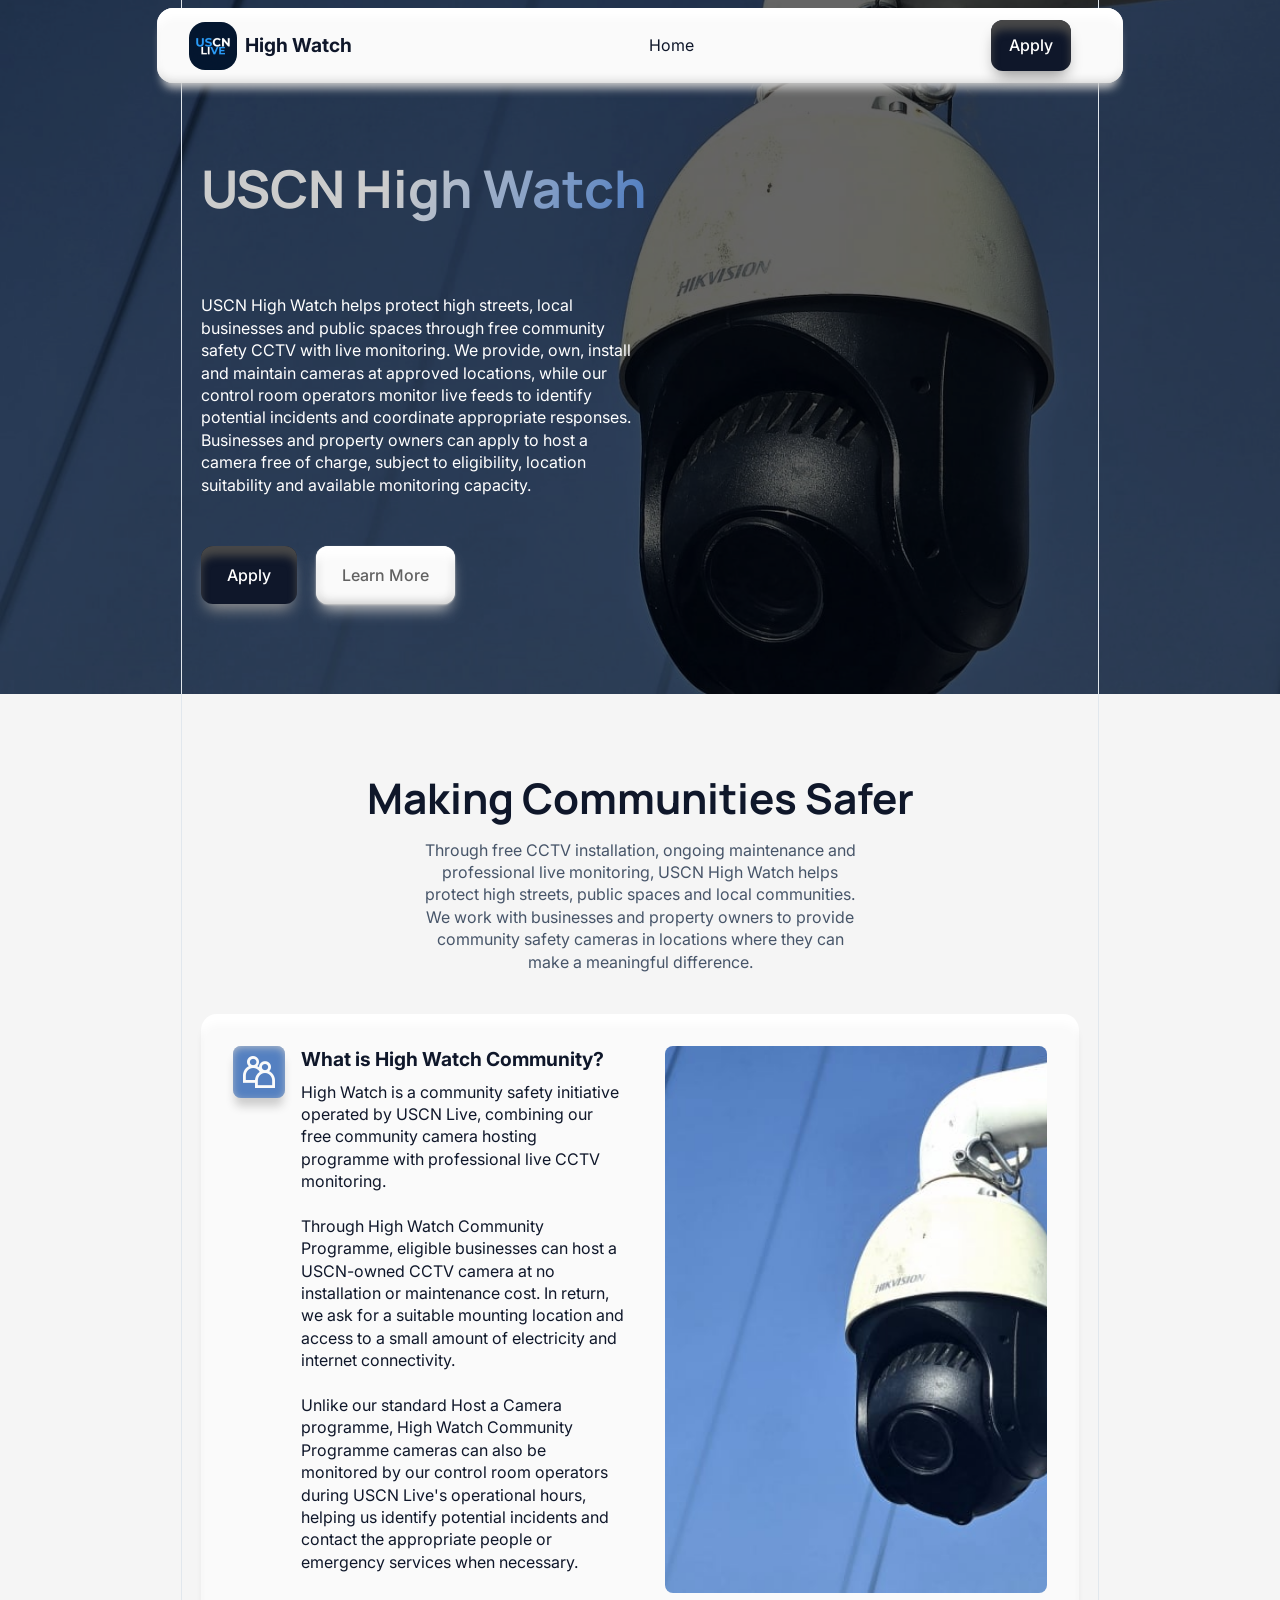
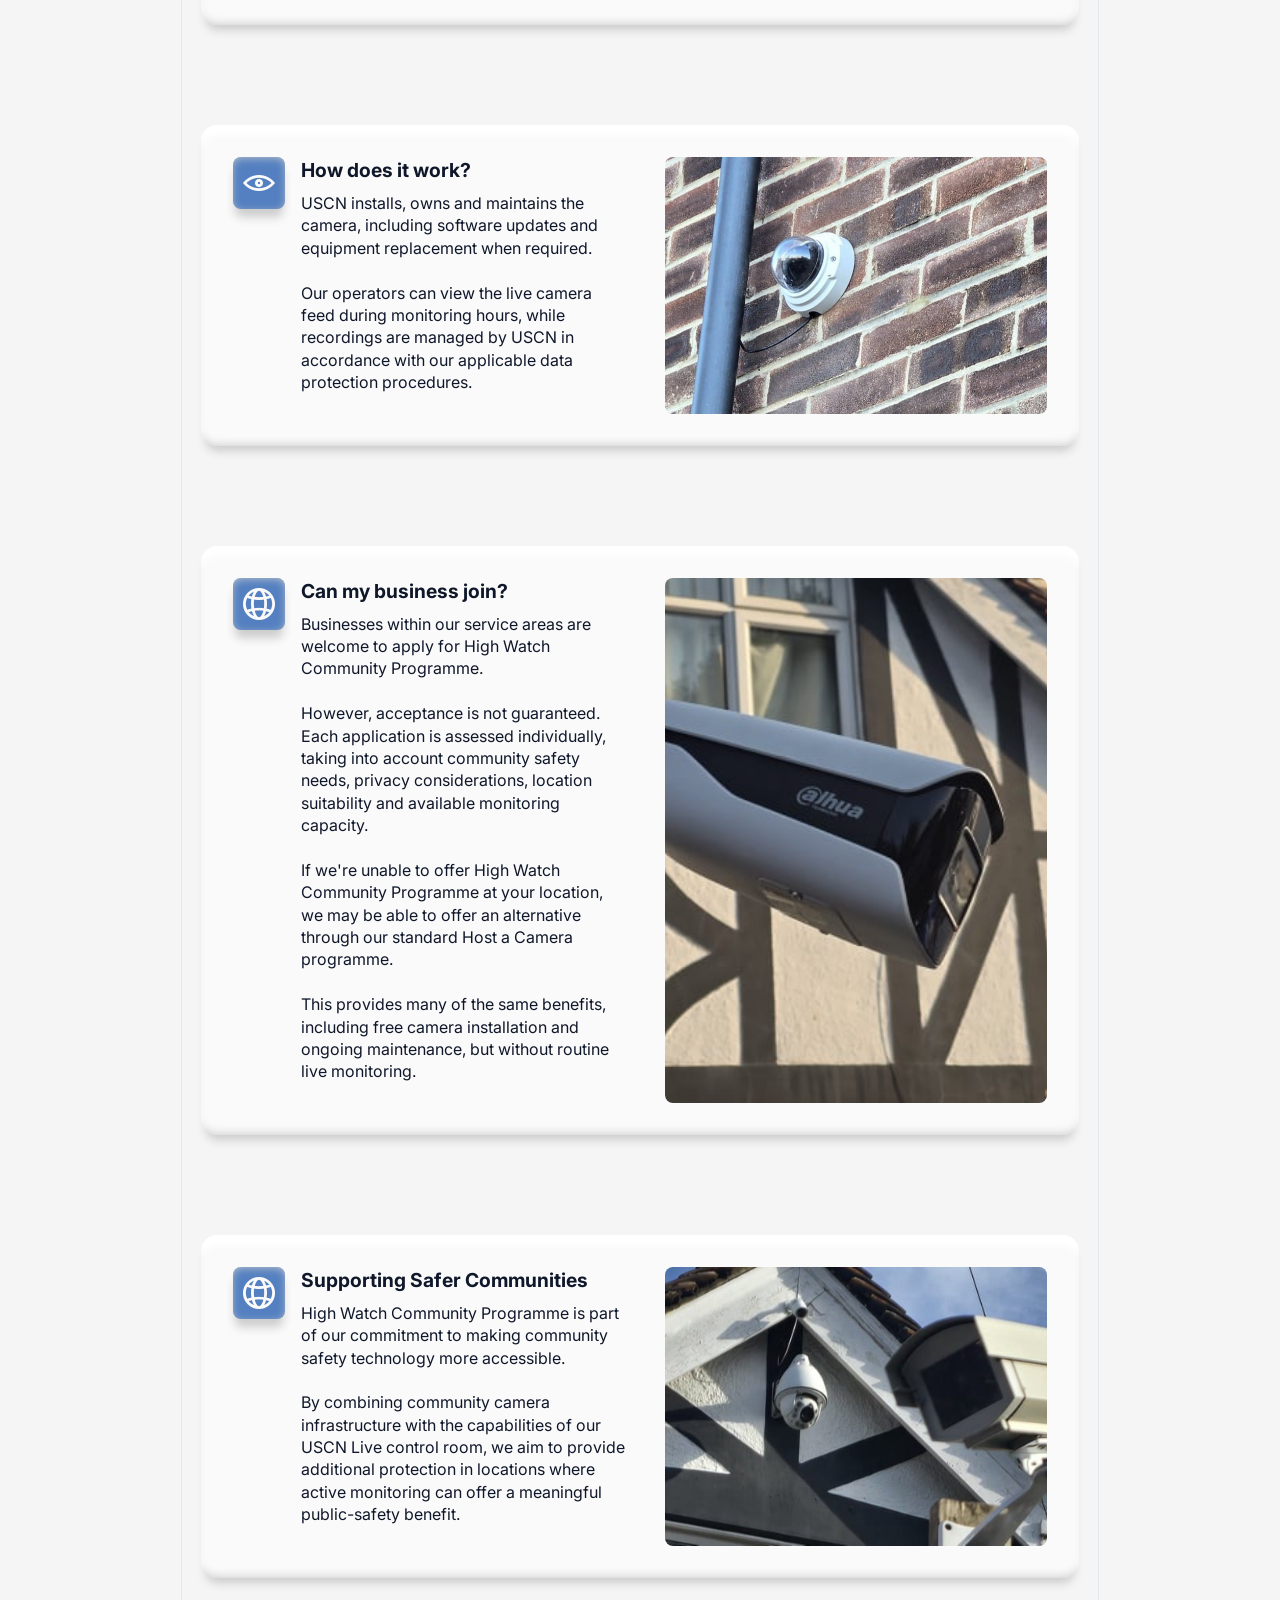
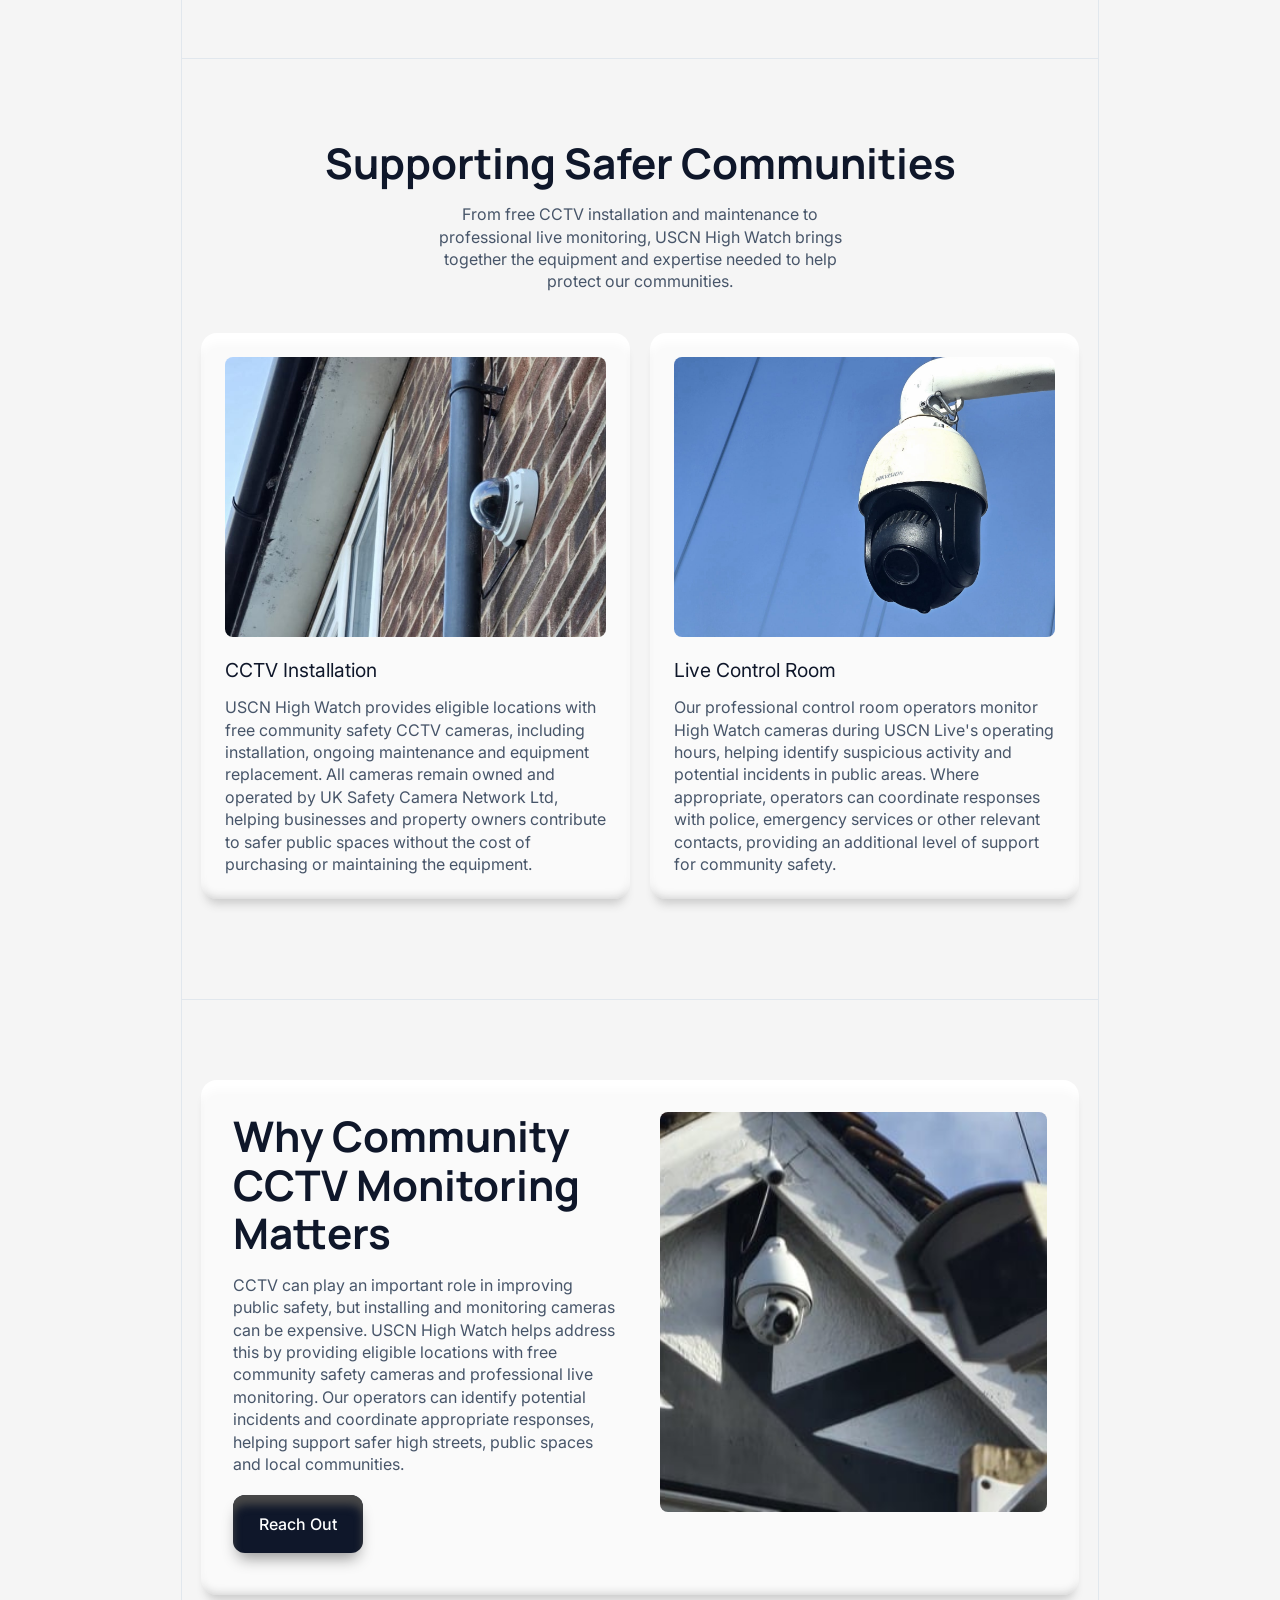
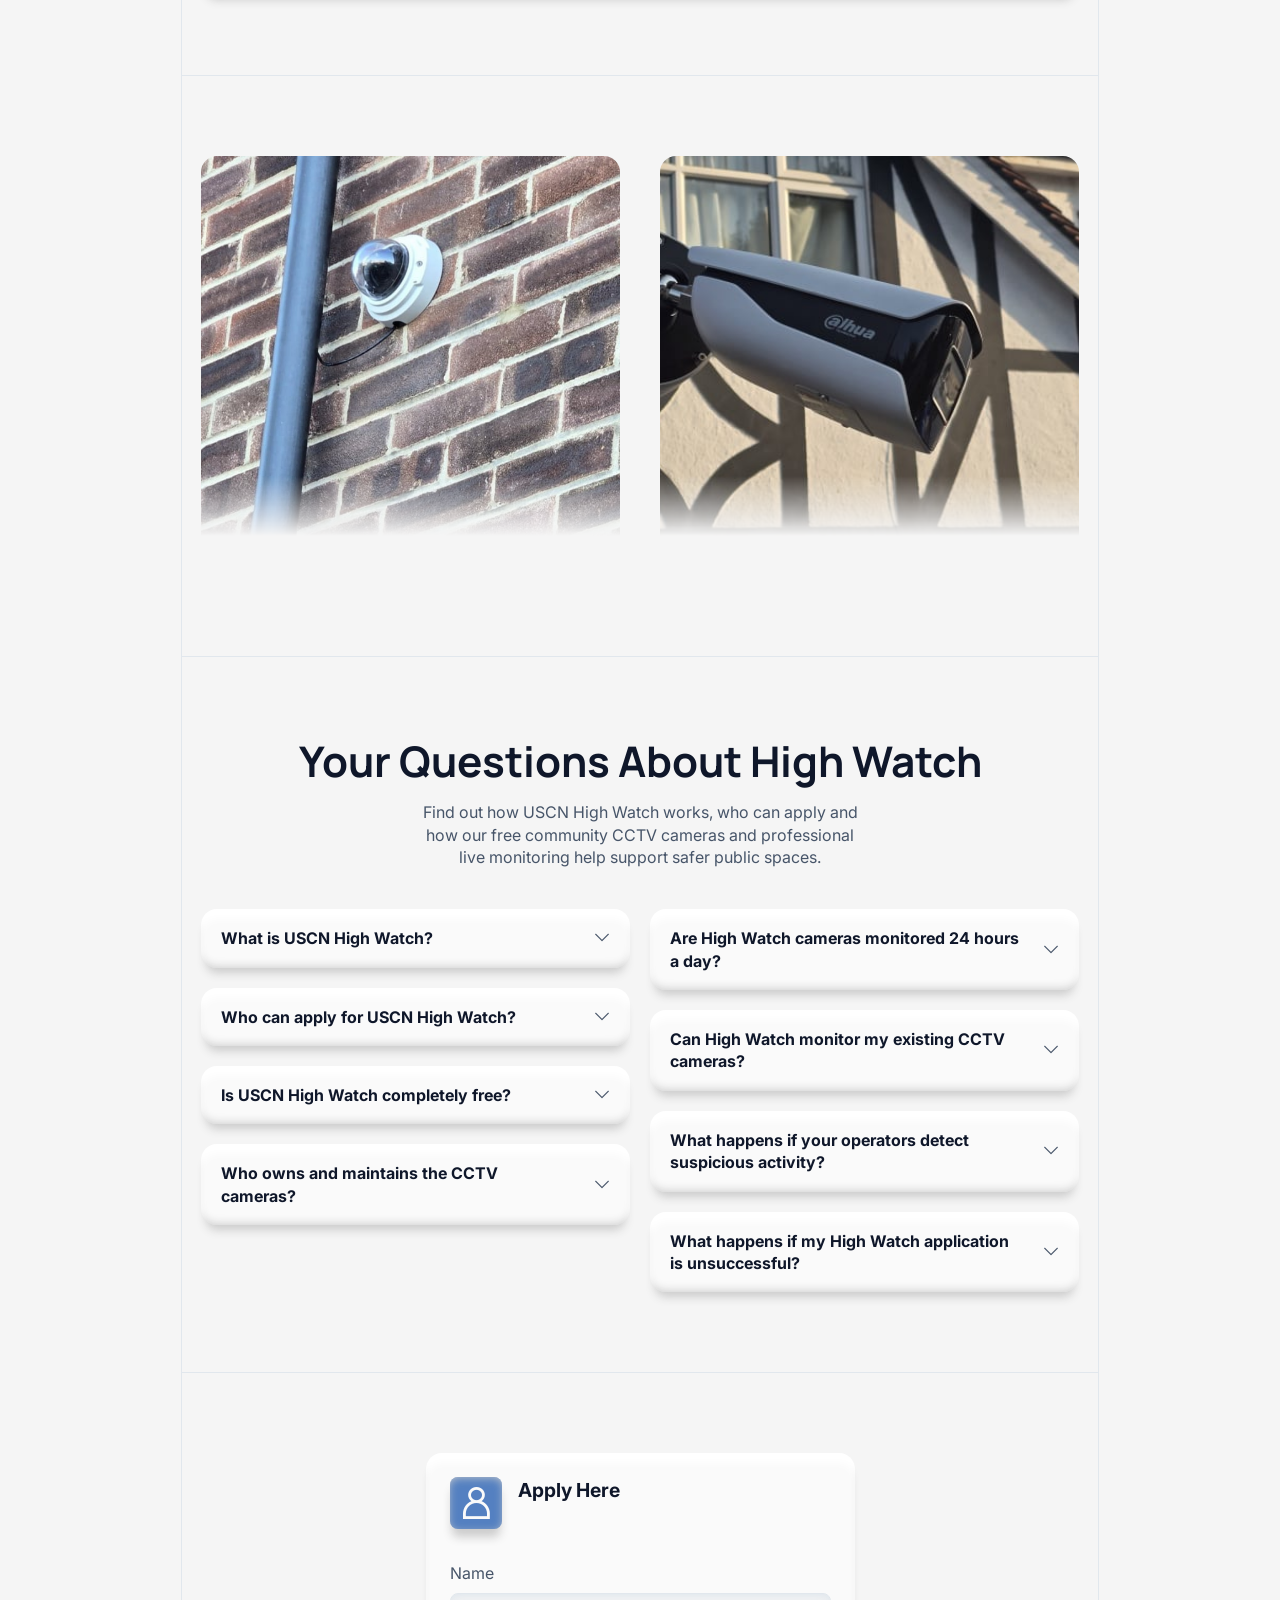
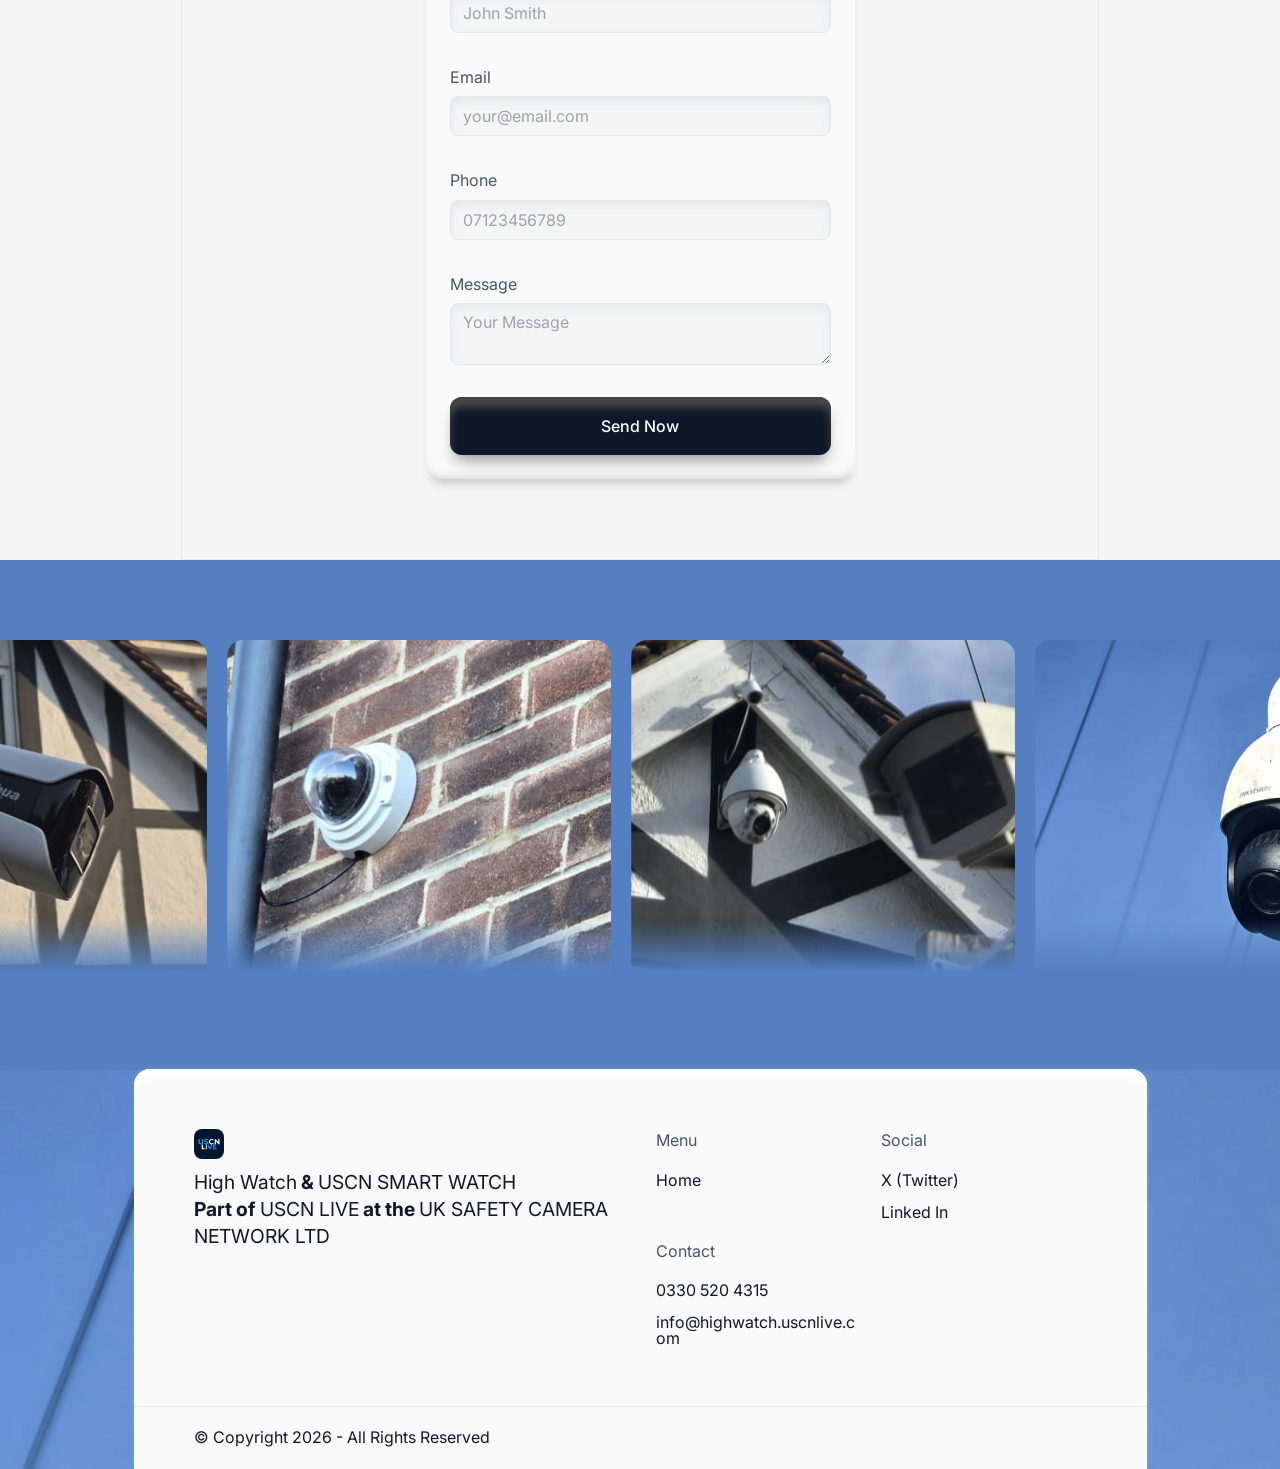
==== commit d057804d: "cgj" ====
--- a/index.html
+++ b/index.html
@@ -5,27 +5,23 @@
   <meta charset="UTF-8">
   <meta http-equiv="X-UA-Compatible" content="IE=edge">
   
-  <meta name="twitter:card" content="summary_large_image"/>
-  <meta name="twitter:image:src" content="assets/images/index-meta.png">
-  <meta property="og:image" content="assets/images/index-meta.png">
-  <meta name="twitter:title" content="USCN High Watch Human Live Monitored Community Safety Cameras">
   <meta name="viewport" content="width=device-width, initial-scale=1, minimum-scale=1">
-  <link rel="shortcut icon" href="assets/images/copy20of20lwg-160x160.png" type="image/x-icon">
+  <link rel="shortcut icon" href="assets/images/copy20of20lwg-96x96.png" type="image/x-icon">
   <meta name="description" content="">
   
   
-  <title>USCN High Watch Human Live Monitored Community Safety Cameras</title>
+  <title>Home</title>
   <link rel="stylesheet" href="assets/web/assets/mobirise-icons2/mobirise2.css">
   <link rel="stylesheet" href="assets/bootstrap/css/bootstrap.min.css">
-  <link rel="stylesheet" href="assets/parallax/jarallax.css">
-  <link rel="stylesheet" href="assets/animatecss/animate.css">
   <link rel="stylesheet" href="assets/popup-overlay-plugin/style.css">
   <link rel="stylesheet" href="assets/dropdown/css/style.css">
   <link rel="stylesheet" href="assets/theme/css/style.css">
   <link rel="stylesheet" href="assets/recaptcha.css">
-  <link rel="preload" href="https://fonts.googleapis.com/css?family=Inter+Tight:100,200,300,400,500,600,700,800,900,100i,200i,300i,400i,500i,600i,700i,800i,900i&display=swap" as="style" onload="this.onload=null;this.rel='stylesheet'">
-  <noscript><link rel="stylesheet" href="https://fonts.googleapis.com/css?family=Inter+Tight:100,200,300,400,500,600,700,800,900,100i,200i,300i,400i,500i,600i,700i,800i,900i&display=swap"></noscript>
-  <link rel="preload" as="style" href="assets/mobirise/css/mbr-additional.css?v=FRXPtk"><link rel="stylesheet" href="assets/mobirise/css/mbr-additional.css?v=FRXPtk" type="text/css">
+  <link rel="preload" href="https://fonts.googleapis.com/css?family=Manrope:200,300,400,500,600,700,800&display=swap" as="style" onload="this.onload=null;this.rel='stylesheet'">
+  <noscript><link rel="stylesheet" href="https://fonts.googleapis.com/css?family=Manrope:200,300,400,500,600,700,800&display=swap"></noscript>
+  <link rel="preload" href="https://fonts.googleapis.com/css?family=Inter:100,200,300,400,500,600,700,800,900,100i,200i,300i,400i,500i,600i,700i,800i,900i&display=swap" as="style" onload="this.onload=null;this.rel='stylesheet'">
+  <noscript><link rel="stylesheet" href="https://fonts.googleapis.com/css?family=Inter:100,200,300,400,500,600,700,800,900,100i,200i,300i,400i,500i,600i,700i,800i,900i&display=swap"></noscript>
+  <link rel="preload" as="style" href="assets/mobirise/css/mbr-additional.css?v=PtlLZA"><link rel="stylesheet" href="assets/mobirise/css/mbr-additional.css?v=PtlLZA" type="text/css">
 
   
   
@@ -33,18 +29,18 @@
 </head>
 <body>
   
-  <section data-bs-version="5.1" class="menu menu1 cid-vdd0ZykHca" once="menu" id="menu01-2">
+  <section data-bs-version="5.1" class="menu menu01 launchm5 cid-v4MkeaJCvu" once="menu" id="menu01-0">
 	
 
-	<nav class="navbar navbar-dropdown navbar-fixed-top navbar-expand-lg">
-		<div class="container">
+	<nav class="navbar navbar-dropdown navbar-expand-lg">
+		<div class="card-wrap container">
 			<div class="navbar-brand">
 				<span class="navbar-logo">
-					<a href="index.html">
-						<img src="assets/images/copy20of20lwg-160x160.png" alt="USCN" style="height: 5rem;">
+					<a href="file:///C:/Users/USCN-ADMIN/AppData/Local/Mobirise.com/Mobirise/scanlon1000_0040gmail_002ecom/addons/launchm5/components/index.html">
+						<img src="assets/images/copy20of20lwg-96x96.png" alt="USCN LIVE LOGO" style="height: 3rem;">
 					</a>
 				</span>
-				<span class="navbar-caption-wrap"><a class="navbar-caption text-black text-primary display-4" href="index.html">High Watch</a></span>
+				<span class="navbar-caption-wrap"><a class="navbar-caption text-black display-7" href="file:///C:/Users/USCN-ADMIN/AppData/Local/Mobirise.com/Mobirise/scanlon1000_0040gmail_002ecom/addons/launchm5/components/index.html">High Watch</a></span>
 			</div>
 			<button class="navbar-toggler" type="button" data-toggle="collapse" data-bs-toggle="collapse" data-target="#navbarSupportedContent" data-bs-target="#navbarSupportedContent" aria-controls="navbarNavAltMarkup" aria-expanded="false" aria-label="Toggle navigation">
 				<div class="hamburger">
@@ -54,220 +50,629 @@
 					<span></span>
 				</div>
 			</button>
-			<div class="collapse navbar-collapse" id="navbarSupportedContent">
+			<div class="collapse navbar-collapse little-radius" id="navbarSupportedContent">
 				<ul class="navbar-nav nav-dropdown" data-app-modern-menu="true"><li class="nav-item">
 						<a class="nav-link link text-black text-primary display-4" href="index.html">Home</a>
-					</li><li class="nav-item"><a class="nav-link link text-black text-primary display-4" href="non-for-profit.html">Non For Profit</a></li><li class="nav-item"><a class="nav-link link text-black text-primary display-4" href="publicbodies.html">Public Bodies</a></li></ul>
+					</li></ul>
 				
-				<div class="navbar-buttons mbr-section-btn"><a class="btn btn-black display-4" href="tel:+443305204315">Call: 0330 520 4315</a></div>
+				<div class="navbar-buttons mbr-section-btn"><a class="btn btn-black display-4" href="index.html#form01-b">Apply</a></div>
 			</div>
 		</div>
 	</nav>
 </section>
 
-<section data-bs-version="5.1" class="header09 startm5 cid-vegf2ZoHhn mbr-parallax-background" id="header09-2k">	
-    
-	<div class="mbr-overlay" style="opacity: 0.5; background-color: rgb(0, 0, 0);"></div>
-	
-	<div class="container">
-		<div class="row">
-			<div class="content-wrap col-12 col-md-8">
-				<h1 class="mbr-section-title mbr-fonts-style mbr-white mb-4 display-1"><strong>High Watch Community Programme</strong></h1>
-				
-				<p class="mbr-fonts-style mbr-text mbr-white mb-4 display-7">Our Live Community Safety Monitoring Program&nbsp;</p>
-				
-			</div>
-		</div>
-	</div>
-</section>
-
-<section data-bs-version="5.1" class="features10 cid-vdsv1QrUQN" id="features010-f">
-  
-
-  
-  
-  <div class="container">
-    <div class="row justify-content-center mb-5">
-      <div class="col-12 mb-0 content-head">
-        <h3 class="mbr-section-title mbr-fonts-style align-center display-2">
-          <strong>What we offer</strong></h3>
-        
-      </div>
-    </div>
-    <div class="row">
-      
-      <div class="item features-without-image col-12 col-md-6 col-lg-4 active">
-        <div class="item-wrapper">
-          <div class="card-box align-left">
-            
-            <h5 class="card-title mbr-fonts-style display-5">
-              <a href="controlroom.html" class="text-primary"><strong>Live Monitoring</strong></a></h5>
-            <p class="card-text mbr-fonts-style mb-3 display-7"><a href="controlroom.html" class="text-primary">Our remote CCTV monitoring service keeps activity around your building, providing an extra layer of security</a>.<br><br></p>
-            
-          </div>
-        </div>
-      </div><div class="item features-without-image col-12 col-md-6 col-lg-4">
-        <div class="item-wrapper">
-          <div class="card-box align-left">
-            
-            <h5 class="card-title mbr-fonts-style display-5"><strong>Information</strong></h5>
-            <p class="card-text mbr-fonts-style mb-3 display-7">Our team may provide information to help you resolve incidents that have occurred.&nbsp;&nbsp;</p>
-            
-          </div>
-        </div>
-      </div><div class="item features-without-image col-12 col-md-6 col-lg-4">
-        <div class="item-wrapper">
-          <div class="card-box align-left">
-            
-            <h5 class="card-title mbr-fonts-style display-5"><strong>Free</strong></h5>
-            <p class="card-text mbr-fonts-style mb-3 display-7">This program is free to join and exit for small to medium, funded by our commercial activity and other funding sources such as applying for grants.&nbsp;</p>
-            
-          </div>
-        </div>
-      </div>
-      
-    </div>
-  </div>
-</section>
-
-<section data-bs-version="5.1" class="article12 cid-vddvM3TTA2" id="article12-4">    
-    
-    <div class="container">
-        <div class="row justify-content-center">
-            <div class="col-md-12 col-lg-10">
-                <h3 class="mbr-section-title mbr-fonts-style mb-4 mt-0 display-2">
-                <strong>About Us</strong></h3>
-                
-                <p class="mbr-text mbr-fonts-style display-7"><strong>What is High Watch Community?<br></strong>High Watch is a community safety initiative operated by USCN Live, combining our free community camera hosting programme with professional live CCTV monitoring.<br><br>Through High Watch Community Programme, eligible businesses can host a USCN-owned CCTV camera at no installation or maintenance cost. In return, we ask for a suitable mounting location and access to a small amount of electricity and internet connectivity.<br><br>Unlike our standard Host a Camera programme, High Watch&nbsp;Community&nbsp;Programme cameras can also be monitored by our control room operators during USCN Live's operational hours, helping us identify potential incidents and contact the appropriate people or emergency services when necessary.<br><br><strong>How does it work?<br></strong>USCN installs, owns and maintains the camera, including software updates and equipment replacement when required.<br><br>Our operators can view the live camera feed during monitoring hours, while recordings are managed by USCN in accordance with our applicable data protection procedures.<br><br><strong>Can my business join?<br></strong>Businesses within our service areas are welcome to apply for High Watch Community Programme.<br><br>However, acceptance is not guaranteed. Each application is assessed individually, taking into account community safety needs, privacy considerations, location suitability and available monitoring capacity.<br><br>If we're unable to offer High Watch&nbsp;Community&nbsp;Programme at your location, we may be able to offer an alternative through our standard Host a Camera programme.<br><br>This provides many of the same benefits, including free camera installation and ongoing maintenance, but without routine live monitoring.<br><br><strong>Supporting Safer Communities<br></strong>High Watch Community&nbsp;Programme is part of our commitment to making community safety technology more accessible.<br><br>By combining community camera infrastructure with the capabilities of our USCN Live control room, we aim to provide additional protection in locations where active monitoring can offer a meaningful public-safety benefit.<br><br></p>
-            </div>
-        </div>
-    </div>
-</section>
-
-<section data-bs-version="5.1" class="form5 cid-vddMjXnlhv" id="form02-6">
-    
-    
-    <div class="container">
-        <div class="row justify-content-center">
-            <div class="col-12 content-head">
-                <div class="mbr-section-head mb-5">
-                    <h3 class="mbr-section-title mbr-fonts-style align-center mb-0 display-2"><strong>Apply Here</strong></h3>
+<section data-bs-version="5.1" class="header02 launchm5 cid-v4Mker25GO" id="header02-1">
+    
+
+    
+    <div class="mbr-overlay" style="opacity: 0.6; background-color: rgb(0, 0, 0);"></div>
+
+    <div class="container">
+        <div class="row justify-content-center">
+            <div class="col-12 col-lg-10">
+                <div class="content-wrapper">
+                    <div class="border-wrap border_1"></div>
+                    <div class="border-wrap border_2"></div>
                     
-                </div>
-            </div>
-        </div>
-        <div class="row justify-content-center">
-            <div class="col-lg-8 mx-auto mbr-form" data-form-type="formoid">
-<!--Formbuilder Form-->
-<form action="https://mobirise.eu/" method="POST" class="mbr-form form-with-styler" data-form-title="Form Name"><input type="hidden" name="email" data-form-email="true" value="KSIURY4Ib4Os7/Qj3lCJrMuMslBMSbLnCqwsbnUab7RxvxLrlzwXnuYzxypgcZyVXgWTu+L2a0U5l/IvPy0fwvDb5TVFSHf+grlPH0gE4ThE+CAHar3ZIcYzG3nm71w=.0OYQUYTi4BhNZ5smV7zW2LcpfB5sKM/PAULJNzLw2yJgqUG1A2SREfQkw8GD7gUHlendmmE3zQHDQ6luWJzeGX5CVfrs43G8FsIRNqaLqNoxctj1/yvoHgTfO+HtcIw7">
-<div class="row">
-<div hidden="hidden" data-form-alert="" class="alert alert-success col-12">Thanks for filling out the form!</div>
-<div hidden="hidden" data-form-alert-danger="" class="alert alert-danger col-12"> Oops...! some problem! </div>
-</div>
-<div class="dragArea row">
-<div class="col-lg-12 col-md-12 col-sm-12 form-group">
-<div class="row">
-<div class="col">
-<input type="text" name="nameFirst" placeholder="First Name" data-form-field="nameFirst" class="form-control text-multiple" required="required" value="" id="nameFirst-form02-6">
-</div>
-<div class="col">
-<input type="text" name="nameLast" placeholder="Last Name" data-form-field="nameLast" class="form-control text-multiple" required="required" value="" id="nameLast-form02-6">
-</div>
-</div>
-</div>
-<div class="col-lg-12 col-md-12 col-sm-12 form-group" data-for="BusinessName" style="">
-<input type="text" name="BusinessName" placeholder="Business Name" data-form-field="BusinessName" class="form-control display-7" value="" id="BusinessName-form02-6">
-</div>
-<div data-for="email" class="col-md col-sm-12 form-group mb-3" style="">
-<input type="email" name="email" placeholder="E-mail" data-form-field="email" required="required" class="form-control display-7" value="" id="email-form02-6">
-</div>
-<div data-for="phone" class="col-12 form-group mb-3" style="">
-<input type="tel" name="phone" placeholder="Phone" data-form-field="phone" class="form-control display-7" required="required" value="" id="phone-form02-6">
-</div>
-<div class="col-lg-12 col-md-12 col-sm-12 form-group" data-for="Address">
-<textarea name="Address" placeholder="Street Address" data-form-field="Address" required="required" class="form-control display-7" id="Address-form02-6"></textarea>
-</div>
-<div class="col-12 form-group mb-3" data-for="textarea1">
-<textarea name="textarea1" placeholder="Reason For Application" data-form-field="textarea" class="form-control display-7" id="textarea1-form02-6"></textarea>
-</div>
-<div class="col-lg-12 col-md-12 col-sm-12 align-center mbr-section-btn" style="">
-<button type="submit" class="w-100 btn btn-black display-7">Submit Application</button>
-</div>
-</div>
-</form><!--Formbuilder Form-->
-</div>
-        </div>
-    </div>
-</section>
-
-<section data-bs-version="5.1" class="contacts01 cid-vddPhBMyEW" id="contacts01-7">
-    
-
-    
-    
-    <div class="container">
-        <div class="row justify-content-center">
-            <div class="col-12 content-head">
-                <div class="mbr-section-head mb-5">
-                    <h3 class="mbr-section-title mbr-fonts-style align-center mb-0 display-2">
-                        <strong>Contacts Information</strong></h3>
-                    
-                </div>
-            </div>
-        </div>
-        <div class="row">
-            <div class="item features-without-image col-12 col-md-6 active">
-                <div class="item-wrapper">
+                    <div class="title-wrapper">
+                        <h2 class="mbr-section-title mbr-fonts-style display-1"><strong>USCN High Watch<br></strong><br></h2>
+                    </div>
                     <div class="text-wrapper">
-                        <h6 class="card-title mbr-fonts-style mb-3 display-5">
-                            <strong>Sales</strong></h6>
-                        <p class="mbr-text mbr-fonts-style display-7"><a href="tel:448082801223" class="text-primary">0808 280 1223</a></p>
-                    </div>
-                </div>
-            </div><div class="item features-without-image col-12 col-md-6">
-                <div class="item-wrapper">
-                    <div class="text-wrapper">
-                        <h6 class="card-title mbr-fonts-style mb-3 display-5">
-                            <strong>Main Number</strong></h6>
-                        <p class="mbr-text mbr-fonts-style display-7"><a href="tel:443305204315" class="text-primary">0330 520 431</a>5</p>
-                    </div>
-                </div>
-            </div><div class="item features-without-image col-12 col-md-6">
-                <div class="item-wrapper">
-                    <div class="text-wrapper">
-                        <h6 class="card-title mbr-fonts-style mb-3 display-5"><strong>Main Email&nbsp;</strong></h6>
-                        <p class="mbr-text mbr-fonts-style display-7"><a href="mailto:control@highwatch.uscnlive.com" class="text-primary">control@highwatch.uscnlive.com</a></p>
-                    </div>
-                </div>
-            </div>
-            
-            
-            
-        </div>
-    </div>
-</section>
-
-<section data-bs-version="5.1" class="footer2 cid-vdruQiumK5 mbr-parallax-background" once="footers" id="footer02-e">
-    
-
-    
-    <div class="mbr-overlay" style="opacity: 0.5; background-color: rgb(0, 0, 0);">
-    </div>
-
-    <div class="container">
-        <div class="row">
-            <div class="col-12 col-lg-6 center mt-2 mb-3">
-                <p class="mbr-fonts-style copyright mb-0 display-7">
-                    <br><br><br><br><br><br>© Copyright 2026 USCN Live - All Rights Reserved<br>USCN Live is a trading name of <br><a href="https://uscn.uk" class="text-white">UK SAFETY CAMERA NETWORK LTD</a><br><br>-<a href="https://uscnlive.com/price/" class="text-white">LIVE PRICES</a><br>-<a href="https://uscnlive.com" class="text-white">USCN LIVE</a><br>-<a href="https://highview.uscnlive.com" class="text-white">HIGH VIEW</a><br><br>USCN LIVE Is operationally separately from the USCN Host a Community Camera Network, which is part of our community safety mission, provided free with very little control over the camera for the business&nbsp;<br><br>USCN Live does offer installation services for direct connection to our control room, this is part of our paid commercial services, giving more flexibly to the business&nbsp;<a href="https://highview.uscnlive.com" class="text-white"><br></a><br><br><br><br><br></p>
-            </div>
-            <div class="col-12 col-lg-6 center">
-                <div class="row-links mt-2 mb-3">
-                    <ul class="row-links-soc">
+                        <p class="mbr-text mbr-fonts-style display-4">
+                            USCN High Watch helps protect high streets, local businesses and public spaces through free community safety CCTV with live monitoring. We provide, own, install and maintain cameras at approved locations, while our control room operators monitor live feeds to identify potential incidents and coordinate appropriate responses. Businesses and property owners can apply to host a camera free of charge, subject to eligibility, location suitability and available monitoring capacity.
+                        </p>
+                    </div>
+                    <div class="mbr-section-btn"><a class="btn btn-black display-4" href="index.html#form01-b">Apply</a>
+                        <a class="btn btn-white display-4" href="index.html#features02-3">
+                            Learn More
+                        </a></div>
+                </div>
+            </div>
+        </div>
+    </div>
+</section>
+
+<section data-bs-version="5.1" class="features02 launchm5 cid-v4Mkg2n6Yb" id="features02-3">
+    
+
+    
+    
+
+    <div class="container">
+        <div class="row justify-content-center">
+            <div class="col-12 col-lg-10">
+                <div class="content-wrapper">
+                    <div class="border-wrap border_1"></div>
+                    <div class="border-wrap border_2"></div>
+                    <div class="title-wrapper">
+                        
+                        <h2 class="mbr-section-title mbr-fonts-style display-2"><strong>Making Communities Safer</strong></h2>
+                        <div class="text-wrapper">
+                            <p class="mbr-text mbr-fonts-style display-4">
+                                Through free CCTV installation, ongoing maintenance and professional live monitoring, USCN High Watch helps protect high streets, public spaces and local communities. We work with businesses and property owners to provide community safety cameras in locations where they can make a meaningful difference.
+                            </p>
+                        </div>
+                    </div>
+                    <div class="items-wrapper">
+                        <div class="item features-image">
+                            <div class="item-wrapper">
+                                <div class="icon-wrapper">
+                                    <span class="card-icon mbr-iconfont card-wrap little-radius mobi-mbri-users mobi-mbri" style="color: rgb(250, 250, 250); fill: rgb(250, 250, 250);"></span>
+                                </div>
+                                <div class="item-content">
+                                    <div class="card-box">
+                                        <h4 class="item-title mbr-fonts-style display-7"><strong>What is High Watch Community?</strong></h4>
+                                        <p class="item-desc mbr-fonts-style display-4">High Watch is a community safety initiative operated by USCN Live, combining our free community camera hosting programme with professional live CCTV monitoring.
+<br>
+<br>Through High Watch Community Programme, eligible businesses can host a USCN-owned CCTV camera at no installation or maintenance cost. In return, we ask for a suitable mounting location and access to a small amount of electricity and internet connectivity.
+<br>
+<br>Unlike our standard Host a Camera programme, High Watch Community Programme cameras can also be monitored by our control room operators during USCN Live's operational hours, helping us identify potential incidents and contact the appropriate people or emergency services when necessary.</p>
+                                        
+                                        
+                                        
+                                    </div>
+                                    <div class="item-img">
+                                        <img class="little-radius" src="assets/images/ptzcam1-614x499.jpg" alt="PTZ Camera">
+                                    </div>
+                                </div>
+                            </div>
+                        </div>
+                        <div class="item features-image">
+                            <div class="item-wrapper">
+                                <div class="icon-wrapper">
+                                    <span class="card-icon mbr-iconfont card-wrap little-radius mobi-mbri-preview mobi-mbri" style="color: rgb(250, 250, 250); fill: rgb(250, 250, 250);"></span>
+                                </div>
+                                <div class="item-content">
+                                    <div class="card-box">
+                                        <h4 class="item-title mbr-fonts-style display-7"><strong>How does it work?</strong></h4>
+                                        <p class="item-desc mbr-fonts-style display-4">USCN installs, owns and maintains the camera, including software updates and equipment replacement when required.
+<br>
+<br>Our operators can view the live camera feed during monitoring hours, while recordings are managed by USCN in accordance with our applicable data protection procedures.</p>
+                                        
+                                        
+                                        
+                                    </div>
+                                    <div class="item-img">
+                                        <img class="little-radius" src="assets/images/20261013-170117-904x503.jpg" alt="Dome Camera">
+                                    </div>
+                                </div>
+                            </div>
+                        </div>
+                        <div class="item features-image">
+                            <div class="item-wrapper">
+                                <div class="icon-wrapper">
+                                    <span class="card-icon mbr-iconfont card-wrap little-radius mobi-mbri-globe-2 mobi-mbri" style="color: rgb(250, 250, 250); fill: rgb(250, 250, 250);"></span>
+                                </div>
+                                <div class="item-content">
+                                    <div class="card-box">
+                                        <h4 class="item-title mbr-fonts-style display-7"><strong>Can my business join?</strong></h4>
+                                        <p class="item-desc mbr-fonts-style display-4">Businesses within our service areas are welcome to apply for High Watch Community Programme.
+<br>
+<br>However, acceptance is not guaranteed. Each application is assessed individually, taking into account community safety needs, privacy considerations, location suitability and available monitoring capacity.
+<br>
+<br>If we're unable to offer High Watch Community Programme at your location, we may be able to offer an alternative through our standard Host a Camera programme.
+<br>
+<br>This provides many of the same benefits, including free camera installation and ongoing maintenance, but without routine live monitoring.</p>
+                                        
+                                        
+                                        
+                                    </div>
+                                    <div class="item-img">
+                                        <img class="little-radius" src="assets/images/20250726-1911280-672x378.jpg" alt="Bullet Camera">
+                                    </div>
+                                </div>
+                            </div>
+                        </div><div class="item features-image">
+                            <div class="item-wrapper">
+                                <div class="icon-wrapper">
+                                    <span class="card-icon mbr-iconfont card-wrap little-radius mobi-mbri-globe-2 mobi-mbri" style="color: rgb(250, 250, 250); fill: rgb(250, 250, 250);"></span>
+                                </div>
+                                <div class="item-content">
+                                    <div class="card-box">
+                                        <h4 class="item-title mbr-fonts-style display-7"><strong>Supporting Safer Communities</strong></h4>
+                                        <p class="item-desc mbr-fonts-style display-4">High Watch Community Programme is part of our commitment to making community safety technology more accessible.
+<br>
+<br>By combining community camera infrastructure with the capabilities of our USCN Live control room, we aim to provide additional protection in locations where active monitoring can offer a meaningful public-safety benefit.</p>
+                                        
+                                        
+                                        
+                                    </div>
+                                    <div class="item-img">
+                                        <img class="little-radius" src="assets/images/screenshot-20260728-121339-gallery-613x345.jpg" alt="Cameras" data-slide-to="3" data-bs-slide-to="4">
+                                    </div>
+                                </div>
+                            </div>
+                        </div>
+                    </div>
+                </div>
+            </div>
+        </div>
+    </div>
+</section>
+
+<section data-bs-version="5.1" class="features03 launchm5 cid-v4MkjEuQY1" id="features03-4">
+    
+
+    
+    
+
+    <div class="container">
+        <div class="row justify-content-center">
+            <div class="col-12 col-lg-10">
+                <div class="content-wrapper">
+                    <div class="border-wrap border_1"></div>
+                    <div class="border-wrap border_2"></div>
+                    <div class="title-wrapper">
+                        
+                        <h2 class="mbr-section-title mbr-fonts-style display-2"><strong>Supporting Safer Communities</strong></h2>
+                        <div class="text-wrapper">
+                            <p class="mbr-text mbr-fonts-style display-4">
+                                From free CCTV installation and maintenance to professional live monitoring, USCN High Watch brings together the equipment and expertise needed to help protect our communities.
+                            </p>
+                        </div>
+                    </div>
+                    <div class="row items-wrapper justify-content-center">
+                        <div class="col-12 col-lg-6 item features-image">
+                            <div class="item-wrapper">
+                                <div class="item-content">
+                                    <div class="item-img card-wrap little-radius">
+                                        <img class="little-radius" src="assets/images/20261013-170106-672x601.jpg" alt="Dome Camera On Wall">
+                                    </div>
+                                    
+                                    <h4 class="item-title mbr-fonts-style display-7">CCTV Installation</h4>
+                                    <p class="item-text mbr-fonts-style display-4">
+                                        USCN High Watch provides eligible locations with free community safety CCTV cameras, including installation, ongoing maintenance and equipment replacement. All cameras remain owned and operated by UK Safety Camera Network Ltd, helping businesses and property owners contribute to safer public spaces without the cost of purchasing or maintaining the equipment.
+                                    </p>
+                                    
+                                </div>
+                            </div>
+                        </div>
+                        <div class="col-12 col-lg-6 item features-image">
+                            <div class="item-wrapper">
+                                <div class="item-content">
+                                    <div class="item-img card-wrap little-radius">
+                                        <img class="little-radius" src="assets/images/ptzcam1-1440x1171.jpg" alt="PTZ Camera">
+                                    </div>
+                                    
+                                    <h4 class="item-title mbr-fonts-style display-7">
+                                        Live Control Room<br></h4>
+                                    <p class="item-text mbr-fonts-style display-4">
+                                        Our professional control room operators monitor High Watch cameras during USCN Live's operating hours, helping identify suspicious activity and potential incidents in public areas. Where appropriate, operators can coordinate responses with police, emergency services or other relevant contacts, providing an additional level of support for community safety.
+                                    </p>
+                                    
+                                </div>
+                            </div>
+                        </div>
+                    </div>
+                </div>
+            </div>
+        </div>
+    </div>
+</section>
+
+<section data-bs-version="5.1" class="article02 launchm5 cid-v4MkpSPGe2" id="article02-6">
+    
+
+    
+    
+
+    <div class="container">
+        <div class="row justify-content-center">
+            <div class="col-12 col-lg-10">
+                <div class="content-wrapper">
+                    <div class="border-wrap border_1"></div>
+                    <div class="border-wrap border_2"></div>
+                    <div class="card-wrapper">
+                        <div class="row items-wrapper">
+                            <div class="col-12 col-lg-6 card">
+                                <div class="title-wrapper">
+                                    <h2 class="mbr-section-title mbr-fonts-style display-2"><strong>Why Community CCTV Monitoring Matters</strong></h2>
+                                    <div class="text-wrapper">
+                                        <p class="mbr-text mbr-fonts-style display-4">
+                                            CCTV can play an important role in improving public safety, but installing and monitoring cameras can be expensive. USCN High Watch helps address this by providing eligible locations with free community safety cameras and professional live monitoring. Our operators can identify potential incidents and coordinate appropriate responses, helping support safer high streets, public spaces and local communities.
+                                        </p>
+                                    </div>
+                                    <div class="mbr-section-btn"><a class="btn btn-black display-4" href="index.html#form01-b">Reach Out</a></div>
+                                </div>
+                            </div>
+                            <div class="col-12 col-lg-6 card">
+                                <div class="image-wrapper">
+                                    <img class="little-radius" src="assets/images/screenshot-20260728-121339-gallery-613x345.jpg" alt="Cameras On House">
+                                </div>
+                            </div>
+                        </div>
+                    </div>
+                </div>
+            </div>
+        </div>
+    </div>
+</section>
+
+<section data-bs-version="5.1" class="gallery01 launchm5 cid-v4MkqY7Ul3" id="gallery01-7">
+    
+
+    
+    
+
+    <div class="container">
+        <div class="row justify-content-center">
+            <div class="col-12 col-lg-10">
+                <div class="content-wrapper">
+                    <div class="border-wrap border_1"></div>
+                    <div class="border-wrap border_2"></div>
+                    <div class="row items-wrapper justify-content-center">
+                        <div class="col-12 col-lg-6 item features-image">
+                            <div class="item-wrapper">
+                                <div class="item-img">
+                                    <img src="assets/images/20261013-170116-672x959.jpg" alt="CCTV Camera on Wall">
+                                </div>
+                            </div>
+                        </div>
+                        <div class="col-12 col-lg-6 item features-image">
+                            <div class="item-wrapper">
+                                <div class="item-img">
+                                    <img src="assets/images/20250726-1911280-672x378.jpg" alt="Bullet Camera On a wood Post">
+                                </div>
+                            </div>
+                        </div>
                         
                         
+                    </div>
+                </div>
+            </div>
+        </div>
+    </div>
+</section>
+
+<section data-bs-version="5.1" class="list01 launchm5 cid-v4MktOjYLU" id="list01-c">
+    
+
+    
+    
+
+    <div class="container">
+        <div class="row justify-content-center">
+            <div class="col-12 col-lg-10">
+                <div class="content-wrapper">
+                    <div class="border-wrap border_1"></div>
+                    <div class="border-wrap border_2"></div>
+                    <div class="title-wrapper">
                         
+                        <h2 class="mbr-section-title mbr-fonts-style display-2"><strong>Your Questions About High Watch</strong></h2>
+                        <div class="text-wrapper">
+                            <p class="mbr-text mbr-fonts-style display-4">
+                                Find out how USCN High Watch works, who can apply and how our free community CCTV cameras and professional live monitoring help support safer public spaces.
+                            </p>
+                        </div>
+                    </div>
+                    <div id="bootstrap-accordion_7" class="panel-group accordionStyles accordion" role="tablist" aria-multiselectable="true">
+                        <div class="content-wrap">
+                            <div class="card">
+                                <div class="card-header" role="tab" id="headingOne">
+                                    <a role="button" class="panel-title collapsed" data-toggle="collapse" data-bs-toggle="collapse" data-core="" href="#collapse1_7" aria-expanded="false" aria-controls="collapse1">
+                                        <h4 class="panel-title-edit mbr-fonts-style display-4"><strong>What is USCN High Watch?</strong></h4>
+                                        <div class="icon-wrapper">
+                                            <span class="sign mbr-iconfont mobi-mbri-arrow-down mobi-mbri"></span>
+                                        </div>
+                                    </a>
+                                </div>
+                                <div id="collapse1_7" class="panel-collapse noScroll collapse" role="tabpanel" aria-labelledby="headingOne" data-parent="#accordion" data-bs-parent="#bootstrap-accordion_7">
+                                    <div class="panel-body">
+                                        <p class="panel-text mbr-fonts-style display-4">
+                                            USCN High Watch is a free community safety CCTV programme operated by UK Safety Camera Network Ltd. We provide, install, own and maintain CCTV cameras at approved locations, helping monitor high streets and public spaces. Our control room operators can view live footage during operating hours, identify potential incidents and coordinate appropriate responses. The programme focuses on wider community safety rather than dedicated security for individual businesses.
+                                        </p>
+                                    </div>
+                                </div>
+                            </div>
+                            <div class="card">
+                                <div class="card-header" role="tab" id="headingTwo">
+                                    <a role="button" class="panel-title collapsed" data-toggle="collapse" data-bs-toggle="collapse" data-core="" href="#collapse2_7" aria-expanded="false" aria-controls="collapse2">
+                                        <h4 class="panel-title-edit mbr-fonts-style display-4"><strong>Who can apply for USCN High Watch?</strong></h4>
+                                        <div class="icon-wrapper">
+                                            <span class="sign mbr-iconfont mobi-mbri-arrow-down mobi-mbri"></span>
+                                        </div>
+                                    </a>
+                                </div>
+                                <div id="collapse2_7" class="panel-collapse noScroll collapse" role="tabpanel" aria-labelledby="headingTwo" data-parent="#accordion" data-bs-parent="#bootstrap-accordion_7">
+                                    <div class="panel-body">
+                                        <p class="panel-text mbr-fonts-style display-4">
+                                            Businesses, property owners and other suitable premises within our service areas can apply to host a High Watch camera. Each application is assessed individually, considering the location, potential community safety benefits, privacy requirements and available resources. Acceptance is not guaranteed.
+                                        </p>
+                                    </div>
+                                </div>
+                            </div>
+                            <div class="card">
+                                <div class="card-header" role="tab" id="headingThree">
+                                    <a role="button" class="panel-title collapsed" data-toggle="collapse" data-bs-toggle="collapse" data-core="" href="#collapse3_7" aria-expanded="false" aria-controls="collapse3">
+                                        <h4 class="panel-title-edit mbr-fonts-style display-4"><strong>Is USCN High Watch completely free?</strong></h4>
+                                        <div class="icon-wrapper">
+                                            <span class="sign mbr-iconfont mobi-mbri-arrow-down mobi-mbri"></span>
+                                        </div>
+                                    </a>
+                                </div>
+                                <div id="collapse3_7" class="panel-collapse noScroll collapse" role="tabpanel" aria-labelledby="headingThree" data-parent="#accordion" data-bs-parent="#bootstrap-accordion_7">
+                                    <div class="panel-body">
+                                        <p class="panel-text mbr-fonts-style display-4">
+                                            Yes. Approved High Watch hosts receive CCTV equipment, installation, maintenance and live monitoring free of charge. The cameras remain the property of UK Safety Camera Network Ltd. Hosts may be required to provide a suitable mounting location, electricity and internet connectivity under the hosting agreement.
+                                        </p>
+                                    </div>
+                                </div>
+                            </div>
+                            <div class="card">
+                                <div class="card-header" role="tab" id="headingFour">
+                                    <a role="button" class="panel-title collapsed" data-toggle="collapse" data-bs-toggle="collapse" data-core="" href="#collapse4_7" aria-expanded="false" aria-controls="collapse4">
+                                        <h4 class="panel-title-edit mbr-fonts-style display-4"><strong>Who owns and maintains the CCTV cameras?</strong></h4>
+                                        <div class="icon-wrapper">
+                                            <span class="sign mbr-iconfont mobi-mbri-arrow-down mobi-mbri"></span>
+                                        </div>
+                                    </a>
+                                </div>
+                                <div id="collapse4_7" class="panel-collapse noScroll collapse" role="tabpanel" aria-labelledby="headingFour" data-parent="#accordion" data-bs-parent="#bootstrap-accordion_7">
+                                    <div class="panel-body">
+                                        <p class="panel-text mbr-fonts-style display-4">
+                                            All High Watch cameras are owned and operated by UK Safety Camera Network Ltd. We are responsible for their maintenance, software updates, security and replacement when required. Participating businesses do not need to purchase or independently maintain the camera equipment.
+                                        </p>
+                                    </div>
+                                </div>
+                            </div>
+                        </div>
+                        <div class="content-wrap">
+                            <div class="card">
+                                <div class="card-header" role="tab" id="headingFive">
+                                    <a role="button" class="panel-title collapsed" data-toggle="collapse" data-bs-toggle="collapse" data-core="" href="#collapse5_7" aria-expanded="false" aria-controls="collapse5">
+                                        <h4 class="panel-title-edit mbr-fonts-style display-4"><strong>Are High Watch cameras monitored 24 hours a day?</strong></h4>
+                                        <div class="icon-wrapper">
+                                            <span class="sign mbr-iconfont mobi-mbri-arrow-down mobi-mbri"></span>
+                                        </div>
+                                    </a>
+                                </div>
+                                <div id="collapse5_7" class="panel-collapse noScroll collapse" role="tabpanel" aria-labelledby="headingFive" data-parent="#accordion" data-bs-parent="#bootstrap-accordion_7">
+                                    <div class="panel-body">
+                                        <p class="panel-text mbr-fonts-style display-4">
+                                            No. High Watch cameras are monitored by our human operators during USCN Live's published operating hours. Outside these hours, cameras may continue recording in accordance with their configured retention and recording arrangements. Live monitoring does not guarantee that every incident will be detected or prevented.
+                                        </p>
+                                    </div>
+                                </div>
+                            </div>
+                            <div class="card">
+                                <div class="card-header" role="tab" id="headingSix">
+                                    <a role="button" class="panel-title collapsed" data-toggle="collapse" data-bs-toggle="collapse" data-core="" href="#collapse6_7" aria-expanded="false" aria-controls="collapse6">
+                                        <h4 class="panel-title-edit mbr-fonts-style display-4"><strong>Can High Watch monitor my existing CCTV cameras?</strong></h4>
+                                        <div class="icon-wrapper">
+                                            <span class="sign mbr-iconfont mobi-mbri-arrow-down mobi-mbri"></span>
+                                        </div>
+                                    </a>
+                                </div>
+                                <div id="collapse6_7" class="panel-collapse noScroll collapse" role="tabpanel" aria-labelledby="headingSix" data-parent="#accordion" data-bs-parent="#bootstrap-accordion_7">
+                                    <div class="panel-body">
+                                        <p class="panel-text mbr-fonts-style display-4">
+                                            No. High Watch is designed around community safety cameras supplied, owned and operated by USCN. If you already have CCTV cameras and would like professional live monitoring, our standard paid USCN Live service may be suitable. Eligible public bodies, charities and not-for-profit organisations may also be able to apply through our separate USCN Live Smartwatch programme.
+                                        </p>
+                                    </div>
+                                </div>
+                            </div>
+                            <div class="card">
+                                <div class="card-header" role="tab" id="headingSeven">
+                                    <a role="button" class="panel-title collapsed" data-toggle="collapse" data-bs-toggle="collapse" data-core="" href="#collapse7_7" aria-expanded="false" aria-controls="collapse7">
+                                        <h4 class="panel-title-edit mbr-fonts-style display-4"><strong>What happens if your operators detect suspicious activity?</strong></h4>
+                                        <div class="icon-wrapper">
+                                            <span class="sign mbr-iconfont mobi-mbri-arrow-down mobi-mbri"></span>
+                                        </div>
+                                    </a>
+                                </div>
+                                <div id="collapse7_7" class="panel-collapse noScroll collapse" role="tabpanel" aria-labelledby="headingSeven" data-parent="#accordion" data-bs-parent="#bootstrap-accordion_7">
+                                    <div class="panel-body">
+                                        <p class="panel-text mbr-fonts-style display-4">
+                                            If our operators identify a potential incident, they assess the situation and take appropriate action. Depending on the circumstances, this may include contacting the police, emergency services or other relevant contacts. Our aim is to support timely responses to incidents affecting public and community safety.
+                                        </p>
+                                    </div>
+                                </div>
+                            </div>
+                            <div class="card">
+                                <div class="card-header" role="tab" id="headingEight">
+                                    <a role="button" class="panel-title collapsed" data-toggle="collapse" data-bs-toggle="collapse" data-core="" href="#collapse8_7" aria-expanded="false" aria-controls="collapse8">
+                                        <h4 class="panel-title-edit mbr-fonts-style display-4"><strong>What happens if my High Watch application is unsuccessful?</strong></h4>
+                                        <div class="icon-wrapper">
+                                            <span class="sign mbr-iconfont mobi-mbri-arrow-down mobi-mbri"></span>
+                                        </div>
+                                    </a>
+                                </div>
+                                <div id="collapse8_7" class="panel-collapse noScroll collapse" role="tabpanel" aria-labelledby="headingEight" data-parent="#accordion" data-bs-parent="#bootstrap-accordion_7">
+                                    <div class="panel-body">
+                                        <p class="panel-text mbr-fonts-style display-4">
+                                            Not every location can be accepted into High Watch. If we're unable to provide live monitoring, we may consider your location for our standard Host a Camera programme, which provides free USCN-owned community CCTV without routine live monitoring. Any alternative remains subject to eligibility, location suitability and available resources.
+                                        </p>
+                                    </div>
+                                </div>
+                            </div>
+                        </div>
+                    </div>
+                </div>
+            </div>
+        </div>
+    </div>
+</section>
+
+<section data-bs-version="5.1" class="form01 launchm5 cid-v4Mkt38Oxd" id="form01-b">
+    
+
+    
+    
+
+    <div class="container">
+        <div class="row justify-content-center">
+            <div class="col-12 col-lg-10">
+                <div class="content-wrapper">
+                    <div class="border-wrap border_1"></div>
+                    <div class="border-wrap border_2"></div>
+                    
+                    <div class="row items-wrapper justify-content-center">
+                        <div class="col-12 col-lg-6 card">
+                            <div class="card-wrapper">
+                                <div class="title-wrap">
+                                    <div class="icon-wrapper">
+                                        <span class="card-icon mbr-iconfont card-wrap little-radius mobi-mbri-user mobi-mbri" style="color: rgb(250, 250, 250); fill: rgb(250, 250, 250);"></span>
+                                    </div>
+                                    <div class="card-box">
+                                        <h4 class="item-title mbr-fonts-style display-7"><strong>
+                                            Apply Here</strong></h4>
+                                        
+                                    </div>
+                                </div>
+                                <div class="mbr-form form-wrap" data-form-type="formoid">
+                                    <form action="https://mobirise.eu/" method="POST" class="mbr-form form-with-styler" data-form-title="Form Name"><input type="hidden" name="email" data-form-email="true" value="Jz5x02Jt5fQrY3NcMiwMUKkqjn1SQnv4fnECUH6G8q7rtq4+jLq5udxz2YEoyk1EBsqgGf1qLJX6rRZVOOU8ggYYHSHaMopUxxkyHrbJykTVVLRQLStOwD55FB4SX/1U.s8kNtSzh4VOnjHtFE5OSKRUrdnilrFDfNdZuZUGmUiBvtgNjRvpPK1cXgimnQJbSaNc7xwX3bWHluyuYleigBuJyPJgqZAZTaggsuN91/BAyGc3Kt2z9WuuiPyNi/l72">
+                                        <div class="row">
+                                            <div hidden="hidden" data-form-alert="" class="alert alert-success col-12">Thanks for filling out the form!</div>
+                                            <div hidden="hidden" data-form-alert-danger="" class="alert alert-danger col-12"> Oops...! some problem!
+                                            </div>
+                                        </div>
+                                        <div class="dragArea row">
+                                            <div class="col-lg-12 col-md-12 col-sm-12 form-group mb-3" data-for="name">
+                                                <label for="name-form01-b" class="form-control-label mbr-fonts-style display-4">Name</label>
+                                                <input type="text" name="name" placeholder="John Smith" data-form-field="name" class="form-control display-4" value="" id="name-form01-b">
+                                            </div>
+                                            <div class="col-lg-12 col-md-12 col-sm-12 form-group mb-3" data-for="email1">
+                                                <label for="email1-form01-b" class="form-control-label mbr-fonts-style display-4">Email</label>
+                                                <input type="email" name="email1" placeholder="your@email.com" data-form-field="email1" class="form-control display-4" value="" id="email1-form01-b">
+                                            </div>
+                                            <div data-for="text" class="col-lg-12 col-md-12 col-sm-12 form-group mb-3">
+                                                <label for="text-form01-b" class="form-control-label mbr-fonts-style display-4">Phone</label>
+                                                <input type="text" name="text" placeholder="07123456789" data-form-field="text" class="form-control display-4" value="" id="text-form01-b">
+                                            </div>
+                                            <div data-for="textarea" class="col-lg-12 col-md-12 col-sm-12 form-group mb-3">
+                                                <label for="textarea-form01-b" class="form-control-label mbr-fonts-style display-4">Message</label>
+                                                <textarea name="textarea" placeholder="Your Message" data-form-field="textarea" class="form-control display-4" id="textarea-form01-b"></textarea>
+                                            </div>
+                                            <div class="col-md-auto col mbr-section-btn">
+                                                <button type="submit" class="btn btn-black display-4"> Send Now </button>
+                                            </div>
+                                        </div>
+                                    </form>
+                                </div>
+                            </div>
+                        </div>
                         
-                    <li class="row-links-soc-item mbr-fonts-style display-7"><a href="tel:+443305204314 " class="text-white">0330 520 4314&nbsp;</a></li><li class="row-links-soc-item mbr-fonts-style display-7"><a href="mailto:control@highwatch.uscnlive.com" class="text-white">control@highwatch.uscnlive.com</a><br><a href="mailto:nfpp@highwatch.uscnlive.com" class="text-white">nfpp@highwatch.uscnlive.com</a><div><a href="mailto:control@highwatch.uscnlive.com" class="text-white"><font color="#232323"><br></font></a><div><br><br></div></div></li></ul>
+                    </div>
+                </div>
+            </div>
+        </div>
+    </div>
+</section>
+
+<section data-bs-version="5.1" class="gallery02 launchm5 cid-v4Ml5ikfgz" id="gallery02-g">
+    
+    
+    <div class="container-fluid gallery-wrapper">
+        <div class="row justify-content-center">
+            <div class="col-12 content-head">
+                <div class="mbr-section-head">
+                    
+                </div>
+            </div>
+        </div>
+        <div class="grid-container">
+            <div class="grid-container-3 moving-left" style="transform: translate3d(-200px, 0px, 0px);">
+                <div class="grid-item">
+                    <img src="assets/images/ptzcam1-614x499.jpg" alt="PTZ Camera">
+                </div>
+                <div class="grid-item">
+                  <img src="assets/images/20250726-1911280-614x346.jpg" alt="Camera on wood post">
+                </div>
+                <div class="grid-item">
+                  <img src="assets/images/20261013-170117-672x374.jpg" alt="Camera On Brick Wall">
+                </div>
+                <div class="grid-item">
+                  <img src="assets/images/screenshot-20260728-121339-gallery-613x345.jpg" alt="House Cameras">
+                </div>
+            </div>
+        </div>
+    </div>
+</section>
+
+<section data-bs-version="5.1" class="footer01 launchm5 cid-v4MkvNLq4o" once="footers" id="footer01-e">
+    
+
+    
+    
+
+    <div class="container">
+        <div class="row justify-content-center">
+            <div class="col-12 col-lg-11">
+                <div class="card-wrapper">
+                    <div class="row justify-content-center">
+                        <div class="col-12 col-lg-6">
+                            <div class="content-wrapper">
+                                <div class="title-wrapper">
+                                    <div class="title-wrap">
+                                        <div class="logo-wrapper">
+                                            <img class="little-radius" src="assets/images/copy20of20lwg-96x96.png" alt="USCNLive Logo">
+                                        </div>
+                                        <h2 class="mbr-section-title mbr-fonts-style display-7"><strong><a href="index.html" class="text-black">High Watch</a> &amp; <a href="https://smartwatch.uscnlive.com" class="text-black">USCN SMART WATCH</a></strong><br><strong>Part of <a href="https://www.uscnlive.com" class="text-black">USCN LIVE</a> at the <a href="https://uscn.uk" class="text-black">UK SAFETY CAMERA NETWORK LTD</a></strong></h2>
+                                    </div>
+                                </div>
+                                <div class="text-wrapper">
+                                    
+                                </div>
+                                
+                            </div>
+                        </div>
+                        <div class="col-12 col-lg-6">
+                            <div class="nav-wrapper">
+                                <div class="nav-wrap">
+                                    <h4 class="mbr-list-title mbr-fonts-style display-4">
+                                        Menu
+                                    </h4>
+                                    <ul class="list mbr-fonts-style display-4">
+                                        <li class="item-wrap"><a href="index.html#top" class="text-black">Home</a></li>
+                                    </ul>
+                                </div>
+                                <div class="nav-wrap">
+                                    <h4 class="mbr-list-title mbr-fonts-style display-4">
+                                        Social
+                                    </h4>
+                                    <ul class="list mbr-fonts-style display-4">
+                                        <li class="item-wrap"><a href="https://x.com/uscnuk" class="text-black">X (Twitter)</a></li>
+                                        <li class="item-wrap"><a href="https://www.linkedin.com/company/uksafetycameranetwork" class="text-black">Linked In</a></li>
+                                    </ul>
+                                </div>
+                                <div class="nav-wrap">
+                                    <h4 class="mbr-list-title mbr-fonts-style display-4">Contact</h4>
+                                    <ul class="list mbr-fonts-style display-4">
+                                        <li class="item-wrap"><a href="tel:+443305204315" class="text-black">0330 520 4315</a></li><a href="tel:+443305204315" class="text-primary">
+                                        </a><li class="item-wrap"><a href="mailto:info@highwatch.uscnlive.com" class="text-black text-primary">info@highwatch.uscnlive.com</a></li>
+                                    </ul>
+                                </div>
+                            </div>
+                        </div>
+                        <div class="col-12">
+                            <div class="copy-wrap">
+                                <div class="border-wrap"></div>
+                                <p class="mbr-copy mbr-fonts-style display-4">
+                                    © Copyright 2026 - All Rights Reserved
+                                </p>
+                            </div>
+                        </div>
+                    </div>
                 </div>
             </div>
         </div>
@@ -276,16 +681,15 @@
 
 
 <script src="assets/bootstrap/js/bootstrap.bundle.min.js"></script>
-  <script src="assets/parallax/jarallax.js"></script>
   <script src="assets/smoothscroll/smooth-scroll.js"></script>
   <script src="assets/ytplayer/index.js"></script>
   <script src="assets/dropdown/js/navbar-dropdown.js"></script>
+  <script src="assets/mbr-switch-arrow/mbr-switch-arrow.js"></script>
+  <script src="assets/scrollgallery/scroll-gallery.js"></script>
   <script src="assets/theme/js/script.js"></script>
   <script src="assets/formoid.min.js"></script>
   
   
   
- <div id="scrollToTop" class="scrollToTop mbr-arrow-up"><a style="text-align: center;"><i class="mbr-arrow-up-icon mbr-arrow-up-icon-cm cm-icon cm-icon-smallarrow-up"></i></a></div>
-    <input name="animation" type="hidden">
-  </body>
+</body>
 </html>
--- a/assets/theme/css/style.css
+++ b/assets/theme/css/style.css
@@ -909,14 +909,26 @@
 
 @media (min-width: 992px) {
   .container-fluid {
-    padding-left: 32px;
-    padding-right: 32px;
+    padding-left: 40px;
+    padding-right: 40px;
+  }
+}
+@media (max-width: 992px) {
+  .container-fluid {
+    padding-left: 20px;
+    padding-right: 20px;
+  }
+}
+@media (max-width: 992px) {
+  .container {
+    padding-left: 20px;
+    padding-right: 20px;
   }
 }
 @media (max-width: 991px) {
   .mbr-container {
-    padding-left: 16px;
-    padding-right: 16px;
+    padding-left: 20px;
+    padding-right: 20px;
   }
 }
 .app-video-wrapper > img {
--- a/assets/mobirise/css/mbr-additional.css
+++ b/assets/mobirise/css/mbr-additional.css
@@ -1,64 +1,48 @@
-.btn {
-  border-width: 2px;
-}
-img,
-.card-wrap,
-.card-wrapper,
-.video-wrapper,
-.mbr-figure iframe,
-.google-map iframe,
-.slide-content,
-.plan,
-.card,
-.item-wrapper,
-.item-wrapper .mbr-overlay {
-  border-radius: 2rem !important;
-}
 .video-wrapper {
   overflow: hidden;
 }
 body {
-  font-family: Inter Tight;
+  font-family: Manrope;
 }
 .display-1 {
-  font-family: 'Inter Tight', sans-serif;
-  font-size: 5rem;
-  line-height: 1;
+  font-family: 'Manrope', sans-serif;
+  font-size: 3.75rem;
+  line-height: 1.1;
 }
 .display-1 > .mbr-iconfont {
-  font-size: 6.25rem;
+  font-size: 4.6875rem;
 }
 .display-2 {
-  font-family: 'Inter Tight', sans-serif;
-  font-size: 4.5rem;
-  line-height: 1;
+  font-family: 'Manrope', sans-serif;
+  font-size: 3rem;
+  line-height: 1.15;
 }
 .display-2 > .mbr-iconfont {
-  font-size: 5.625rem;
+  font-size: 3.75rem;
 }
 .display-4 {
-  font-family: 'Inter Tight', sans-serif;
-  font-size: 1.4rem;
-  line-height: 1.5;
+  font-family: 'Inter', sans-serif;
+  font-size: 1rem;
+  line-height: 1.4;
 }
 .display-4 > .mbr-iconfont {
-  font-size: 1.75rem;
+  font-size: 1.25rem;
 }
 .display-5 {
-  font-family: 'Inter Tight', sans-serif;
-  font-size: 1.8rem;
-  line-height: 1.5;
+  font-family: 'Manrope', sans-serif;
+  font-size: 2.25rem;
+  line-height: 1.3;
 }
 .display-5 > .mbr-iconfont {
-  font-size: 2.25rem;
+  font-size: 2.8125rem;
 }
 .display-7 {
-  font-family: 'Inter Tight', sans-serif;
-  font-size: 1.4rem;
-  line-height: 1.3;
+  font-family: 'Inter', sans-serif;
+  font-size: 1.25rem;
+  line-height: 1.4;
 }
 .display-7 > .mbr-iconfont {
-  font-size: 1.75rem;
+  font-size: 1.5625rem;
 }
 /* ---- Fluid typography for mobile devices ---- */
 /* 1.4 - font scale ratio ( bootstrap == 1.42857 ) */
@@ -67,61 +51,61 @@
 /* 0.65 - min scale variable, may vary */
 @media (max-width: 992px) {
   .display-1 {
-    font-size: 4rem;
+    font-size: 3rem;
   }
 }
 @media (max-width: 768px) {
   .display-1 {
-    font-size: 3.5rem;
-    font-size: calc( 2.4rem + (5 - 2.4) * ((100vw - 20rem) / (48 - 20)));
-    line-height: calc( 1.1 * (2.4rem + (5 - 2.4) * ((100vw - 20rem) / (48 - 20))));
+    font-size: 2.625rem;
+    font-size: calc( 1.9625rem + (3.75 - 1.9625) * ((100vw - 20rem) / (48 - 20)));
+    line-height: calc( 1.1 * (1.9625rem + (3.75 - 1.9625) * ((100vw - 20rem) / (48 - 20))));
   }
   .display-2 {
-    font-size: 3.6rem;
-    font-size: calc( 2.225rem + (4.5 - 2.225) * ((100vw - 20rem) / (48 - 20)));
-    line-height: calc( 1.3 * (2.225rem + (4.5 - 2.225) * ((100vw - 20rem) / (48 - 20))));
+    font-size: 2.4rem;
+    font-size: calc( 1.7rem + (3 - 1.7) * ((100vw - 20rem) / (48 - 20)));
+    line-height: calc( 1.15 * (1.7rem + (3 - 1.7) * ((100vw - 20rem) / (48 - 20))));
   }
   .display-4 {
-    font-size: 1.12rem;
-    font-size: calc( 1.14rem + (1.4 - 1.14) * ((100vw - 20rem) / (48 - 20)));
-    line-height: calc( 1.4 * (1.14rem + (1.4 - 1.14) * ((100vw - 20rem) / (48 - 20))));
+    font-size: 0.8rem;
+    font-size: calc( 1rem + (1 - 1) * ((100vw - 20rem) / (48 - 20)));
+    line-height: calc( 1.4 * (1rem + (1 - 1) * ((100vw - 20rem) / (48 - 20))));
   }
   .display-5 {
-    font-size: 1.44rem;
-    font-size: calc( 1.28rem + (1.8 - 1.28) * ((100vw - 20rem) / (48 - 20)));
-    line-height: calc( 1.4 * (1.28rem + (1.8 - 1.28) * ((100vw - 20rem) / (48 - 20))));
+    font-size: 1.8rem;
+    font-size: calc( 1.4375rem + (2.25 - 1.4375) * ((100vw - 20rem) / (48 - 20)));
+    line-height: calc( 1.3 * (1.4375rem + (2.25 - 1.4375) * ((100vw - 20rem) / (48 - 20))));
   }
   .display-7 {
-    font-size: 1.12rem;
-    font-size: calc( 1.14rem + (1.4 - 1.14) * ((100vw - 20rem) / (48 - 20)));
-    line-height: calc( 1.4 * (1.14rem + (1.4 - 1.14) * ((100vw - 20rem) / (48 - 20))));
+    font-size: 1rem;
+    font-size: calc( 1.0875rem + (1.25 - 1.0875) * ((100vw - 20rem) / (48 - 20)));
+    line-height: calc( 1.4 * (1.0875rem + (1.25 - 1.0875) * ((100vw - 20rem) / (48 - 20))));
   }
 }
 @media (min-width: 992px) and (max-width: 1400px) {
   .display-1 {
-    font-size: 3.5rem;
-    font-size: calc( 2.4rem + (5 - 2.4) * ((100vw - 62rem) / (87 - 62)));
-    line-height: calc( 1.1 * (2.4rem + (5 - 2.4) * ((100vw - 62rem) / (87 - 62))));
+    font-size: 2.625rem;
+    font-size: calc( 1.9625rem + (3.75 - 1.9625) * ((100vw - 62rem) / (87 - 62)));
+    line-height: calc( 1.1 * (1.9625rem + (3.75 - 1.9625) * ((100vw - 62rem) / (87 - 62))));
   }
   .display-2 {
-    font-size: 3.6rem;
-    font-size: calc( 2.225rem + (4.5 - 2.225) * ((100vw - 62rem) / (87 - 62)));
-    line-height: calc( 1.3 * (2.225rem + (4.5 - 2.225) * ((100vw - 62rem) / (87 - 62))));
+    font-size: 2.4rem;
+    font-size: calc( 1.7rem + (3 - 1.7) * ((100vw - 62rem) / (87 - 62)));
+    line-height: calc( 1.15 * (1.7rem + (3 - 1.7) * ((100vw - 62rem) / (87 - 62))));
   }
   .display-4 {
-    font-size: 1.12rem;
-    font-size: calc( 1.14rem + (1.4 - 1.14) * ((100vw - 62rem) / (87 - 62)));
-    line-height: calc( 1.4 * (1.14rem + (1.4 - 1.14) * ((100vw - 62rem) / (87 - 62))));
+    font-size: 0.8rem;
+    font-size: calc( 1rem + (1 - 1) * ((100vw - 62rem) / (87 - 62)));
+    line-height: calc( 1.4 * (1rem + (1 - 1) * ((100vw - 62rem) / (87 - 62))));
   }
   .display-5 {
-    font-size: 1.44rem;
-    font-size: calc( 1.28rem + (1.8 - 1.28) * ((100vw - 62rem) / (87 - 62)));
-    line-height: calc( 1.4 * (1.28rem + (1.8 - 1.28) * ((100vw - 62rem) / (87 - 62))));
+    font-size: 1.8rem;
+    font-size: calc( 1.4375rem + (2.25 - 1.4375) * ((100vw - 62rem) / (87 - 62)));
+    line-height: calc( 1.3 * (1.4375rem + (2.25 - 1.4375) * ((100vw - 62rem) / (87 - 62))));
   }
   .display-7 {
-    font-size: 1.12rem;
-    font-size: calc( 1.14rem + (1.4 - 1.14) * ((100vw - 62rem) / (87 - 62)));
-    line-height: calc( 1.4 * (1.14rem + (1.4 - 1.14) * ((100vw - 62rem) / (87 - 62))));
+    font-size: 1rem;
+    font-size: calc( 1.0875rem + (1.25 - 1.0875) * ((100vw - 62rem) / (87 - 62)));
+    line-height: calc( 1.4 * (1.0875rem + (1.25 - 1.0875) * ((100vw - 62rem) / (87 - 62))));
   }
 }
 /* Buttons */
@@ -147,158 +131,178 @@
   border-radius: 4px;
 }
 .bg-primary {
-  background-color: #000000 !important;
+  background-color: #5480c1 !important;
 }
 .bg-success {
-  background-color: #3a341c !important;
+  background-color: #ffd900 !important;
 }
 .bg-info {
-  background-color: #320707 !important;
+  background-color: #e1e7ed !important;
 }
 .bg-warning {
-  background-color: #00c4be !important;
+  background-color: #c55200 !important;
 }
 .bg-danger {
-  background-color: #ffea64 !important;
+  background-color: #f60018 !important;
+}
+.btn-primary {
+  box-shadow: inset 0 10px 8px 0 #b2c5e3, inset 0 -2px 10px 0 #b2c5e3, 0 1px 2px 0 #4372b9, 0 10px 15px -5px #5480c1;
 }
 .btn-primary,
 .btn-primary:active {
-  background-color: #000000 !important;
-  border-color: #000000 !important;
+  background-color: #5480c1 !important;
+  border-color: #5480c1 !important;
   color: #ffffff !important;
-  box-shadow: none;
 }
 .btn-primary:hover,
 .btn-primary:focus,
 .btn-primary.focus,
 .btn-primary.active {
   color: inherit;
-  background-color: #1a1a1a !important;
-  border-color: #1a1a1a !important;
-  box-shadow: none;
+  background-color: #799ccf !important;
+  border-color: #799ccf !important;
+  box-shadow: inset 0 10px 8px 0 #d7e1f0, inset 0 -2px 10px 0 #d7e1f0, 0 1px 2px 0 #678ec8, 0 20px 40px -10px #799ccf;
+  transform: translateY(-2px);
 }
 .btn-primary.disabled,
 .btn-primary:disabled {
   color: #ffffff !important;
-  background-color: #1a1a1a !important;
-  border-color: #1a1a1a !important;
+  background-color: #799ccf !important;
+  border-color: #799ccf !important;
+}
+.btn-secondary {
+  box-shadow: inset 0 10px 8px 0 #8494ac, inset 0 -2px 10px 0 #8494ac, 0 1px 2px 0 #3d495a, 0 10px 15px -5px #475569;
 }
 .btn-secondary,
 .btn-secondary:active {
-  background-color: #ffd7ef !important;
-  border-color: #ffd7ef !important;
-  color: #d70081 !important;
-  box-shadow: none;
+  background-color: #475569 !important;
+  border-color: #475569 !important;
+  color: #ffffff !important;
 }
 .btn-secondary:hover,
 .btn-secondary:focus,
 .btn-secondary.focus,
 .btn-secondary.active {
   color: inherit;
-  background-color: #ffffff !important;
-  border-color: #ffffff !important;
-  box-shadow: none;
+  background-color: #5c6e87 !important;
+  border-color: #5c6e87 !important;
+  box-shadow: inset 0 10px 8px 0 #a2afc0, inset 0 -2px 10px 0 #a2afc0, 0 1px 2px 0 #516178, 0 20px 40px -10px #5c6e87;
+  transform: translateY(-2px);
 }
 .btn-secondary.disabled,
 .btn-secondary:disabled {
-  color: #d70081 !important;
-  background-color: #ffffff !important;
-  border-color: #ffffff !important;
+  color: #ffffff !important;
+  background-color: #5c6e87 !important;
+  border-color: #5c6e87 !important;
+}
+.btn-info {
+  box-shadow: inset 0 10px 8px 0 #ffffff, inset 0 -2px 10px 0 #ffffff, 0 1px 2px 0 #d1dae3, 0 10px 15px -5px #e1e7ed;
 }
 .btn-info,
 .btn-info:active {
-  background-color: #320707 !important;
-  border-color: #320707 !important;
-  color: #ffffff !important;
-  box-shadow: none;
+  background-color: #e1e7ed !important;
+  border-color: #e1e7ed !important;
+  color: #3a4e62 !important;
 }
 .btn-info:hover,
 .btn-info:focus,
 .btn-info.focus,
 .btn-info.active {
   color: inherit;
-  background-color: #5f0d0d !important;
-  border-color: #5f0d0d !important;
-  box-shadow: none;
+  background-color: #ffffff !important;
+  border-color: #ffffff !important;
+  box-shadow: inset 0 10px 8px 0 #ffffff, inset 0 -2px 10px 0 #ffffff, 0 1px 2px 0 #f2f2f2, 0 20px 40px -10px #ffffff;
+  transform: translateY(-2px);
 }
 .btn-info.disabled,
 .btn-info:disabled {
-  color: #ffffff !important;
-  background-color: #5f0d0d !important;
-  border-color: #5f0d0d !important;
+  color: #3a4e62 !important;
+  background-color: #ffffff !important;
+  border-color: #ffffff !important;
+}
+.btn-success {
+  box-shadow: inset 0 10px 8px 0 #ffec80, inset 0 -2px 10px 0 #ffec80, 0 1px 2px 0 #e6c300, 0 10px 15px -5px #ffd900;
 }
 .btn-success,
 .btn-success:active {
-  background-color: #3a341c !important;
-  border-color: #3a341c !important;
-  color: #ffffff !important;
-  box-shadow: none;
+  background-color: #ffd900 !important;
+  border-color: #ffd900 !important;
+  color: #000000 !important;
 }
 .btn-success:hover,
 .btn-success:focus,
 .btn-success.focus,
 .btn-success.active {
   color: inherit;
-  background-color: #5c532d !important;
-  border-color: #5c532d !important;
-  box-shadow: none;
+  background-color: #ffe133 !important;
+  border-color: #ffe133 !important;
+  box-shadow: inset 0 10px 8px 0 #fff4b3, inset 0 -2px 10px 0 #fff4b3, 0 1px 2px 0 #ffdd19, 0 20px 40px -10px #ffe133;
+  transform: translateY(-2px);
 }
 .btn-success.disabled,
 .btn-success:disabled {
-  color: #ffffff !important;
-  background-color: #5c532d !important;
-  border-color: #5c532d !important;
+  color: #000000 !important;
+  background-color: #ffe133 !important;
+  border-color: #ffe133 !important;
+}
+.btn-warning {
+  box-shadow: inset 0 10px 8px 0 #ff9345, inset 0 -2px 10px 0 #ff9345, 0 1px 2px 0 #ac4700, 0 10px 15px -5px #c55200;
 }
 .btn-warning,
 .btn-warning:active {
-  background-color: #00c4be !important;
-  border-color: #00c4be !important;
+  background-color: #c55200 !important;
+  border-color: #c55200 !important;
   color: #ffffff !important;
-  box-shadow: none;
 }
 .btn-warning:hover,
 .btn-warning:focus,
 .btn-warning.focus,
 .btn-warning.active {
   color: inherit;
-  background-color: #00f7ef !important;
-  border-color: #00f7ef !important;
-  box-shadow: none;
+  background-color: #f86700 !important;
+  border-color: #f86700 !important;
+  box-shadow: inset 0 10px 8px 0 #ffb079, inset 0 -2px 10px 0 #ffb079, 0 1px 2px 0 #df5d00, 0 20px 40px -10px #f86700;
+  transform: translateY(-2px);
 }
 .btn-warning.disabled,
 .btn-warning:disabled {
   color: #ffffff !important;
-  background-color: #00f7ef !important;
-  border-color: #00f7ef !important;
+  background-color: #f86700 !important;
+  border-color: #f86700 !important;
+}
+.btn-danger {
+  box-shadow: inset 0 10px 8px 0 #ff7784, inset 0 -2px 10px 0 #ff7784, 0 1px 2px 0 #dd0016, 0 10px 15px -5px #f60018;
 }
 .btn-danger,
 .btn-danger:active {
-  background-color: #ffea64 !important;
-  border-color: #ffea64 !important;
-  color: #645600 !important;
-  box-shadow: none;
+  background-color: #f60018 !important;
+  border-color: #f60018 !important;
+  color: #ffffff !important;
 }
 .btn-danger:hover,
 .btn-danger:focus,
 .btn-danger.focus,
 .btn-danger.active {
   color: inherit;
-  background-color: #fff197 !important;
-  border-color: #fff197 !important;
-  box-shadow: none;
+  background-color: #ff2a3f !important;
+  border-color: #ff2a3f !important;
+  box-shadow: inset 0 10px 8px 0 #ffaab2, inset 0 -2px 10px 0 #ffaab2, 0 1px 2px 0 #ff1128, 0 20px 40px -10px #ff2a3f;
+  transform: translateY(-2px);
 }
 .btn-danger.disabled,
 .btn-danger:disabled {
-  color: #645600 !important;
-  background-color: #fff197 !important;
-  border-color: #fff197 !important;
+  color: #ffffff !important;
+  background-color: #ff2a3f !important;
+  border-color: #ff2a3f !important;
+}
+.btn-white {
+  box-shadow: inset 0 10px 8px 0 #ffffff, inset 0 -2px 10px 0 #ffffff, 0 1px 2px 0 #ededed, 0 10px 15px -5px #fafafa;
 }
 .btn-white,
 .btn-white:active {
-  background-color: #eff0ec !important;
-  border-color: #eff0ec !important;
-  color: #757b62 !important;
-  box-shadow: none;
+  background-color: #fafafa !important;
+  border-color: #fafafa !important;
+  color: #616161 !important;
 }
 .btn-white:hover,
 .btn-white:focus,
@@ -307,167 +311,171 @@
   color: inherit;
   background-color: #ffffff !important;
   border-color: #ffffff !important;
-  box-shadow: none;
+  box-shadow: inset 0 10px 8px 0 #ffffff, inset 0 -2px 10px 0 #ffffff, 0 1px 2px 0 #f2f2f2, 0 20px 40px -10px #ffffff;
+  transform: translateY(-2px);
 }
 .btn-white.disabled,
 .btn-white:disabled {
-  color: #757b62 !important;
+  color: #616161 !important;
   background-color: #ffffff !important;
   border-color: #ffffff !important;
 }
+.btn-black {
+  box-shadow: inset 0 10px 8px 0 #314a88, inset 0 -2px 10px 0 #314a88, 0 1px 2px 0 #080d17, 0 10px 15px -5px #0f172a;
+}
 .btn-black,
 .btn-black:active {
-  background-color: #232323 !important;
-  border-color: #232323 !important;
+  background-color: #0f172a !important;
+  border-color: #0f172a !important;
   color: #ffffff !important;
-  box-shadow: none;
 }
 .btn-black:hover,
 .btn-black:focus,
 .btn-black.focus,
 .btn-black.active {
   color: inherit;
-  background-color: #3d3d3d !important;
-  border-color: #3d3d3d !important;
-  box-shadow: none;
+  background-color: #1c2c50 !important;
+  border-color: #1c2c50 !important;
+  box-shadow: inset 0 10px 8px 0 #3e5fae, inset 0 -2px 10px 0 #3e5fae, 0 1px 2px 0 #16213d, 0 20px 40px -10px #1c2c50;
+  transform: translateY(-2px);
 }
 .btn-black.disabled,
 .btn-black:disabled {
   color: #ffffff !important;
-  background-color: #3d3d3d !important;
-  border-color: #3d3d3d !important;
+  background-color: #1c2c50 !important;
+  border-color: #1c2c50 !important;
 }
 .btn-primary-outline,
 .btn-primary-outline:active {
   background-color: transparent !important;
-  border-color: #000000;
-  color: #000000;
+  border-color: transparent;
+  color: #5480c1;
 }
 .btn-primary-outline:hover,
 .btn-primary-outline:focus,
 .btn-primary-outline.focus,
 .btn-primary-outline.active {
-  color: #000000 !important;
+  color: #33578c !important;
   background-color: transparent !important;
-  border-color: #000000 !important;
+  border-color: transparent !important;
   box-shadow: none !important;
 }
 .btn-primary-outline.disabled,
 .btn-primary-outline:disabled {
   color: #ffffff !important;
-  background-color: #000000 !important;
-  border-color: #000000 !important;
+  background-color: #5480c1 !important;
+  border-color: #5480c1 !important;
 }
 .btn-secondary-outline,
 .btn-secondary-outline:active {
   background-color: transparent !important;
-  border-color: #ffd7ef;
-  color: #ffd7ef;
+  border-color: transparent;
+  color: #475569;
 }
 .btn-secondary-outline:hover,
 .btn-secondary-outline:focus,
 .btn-secondary-outline.focus,
 .btn-secondary-outline.active {
-  color: #ff80cc !important;
+  color: #242b35 !important;
   background-color: transparent !important;
-  border-color: #ff80cc !important;
+  border-color: transparent !important;
   box-shadow: none !important;
 }
 .btn-secondary-outline.disabled,
 .btn-secondary-outline:disabled {
-  color: #d70081 !important;
-  background-color: #ffd7ef !important;
-  border-color: #ffd7ef !important;
+  color: #ffffff !important;
+  background-color: #475569 !important;
+  border-color: #475569 !important;
 }
 .btn-info-outline,
 .btn-info-outline:active {
   background-color: transparent !important;
-  border-color: #320707;
-  color: #320707;
+  border-color: transparent;
+  color: #e1e7ed;
 }
 .btn-info-outline:hover,
 .btn-info-outline:focus,
 .btn-info-outline.focus,
 .btn-info-outline.active {
-  color: #000000 !important;
+  color: #abbccc !important;
   background-color: transparent !important;
-  border-color: #000000 !important;
+  border-color: transparent !important;
   box-shadow: none !important;
 }
 .btn-info-outline.disabled,
 .btn-info-outline:disabled {
-  color: #ffffff !important;
-  background-color: #320707 !important;
-  border-color: #320707 !important;
+  color: #4e6781 !important;
+  background-color: #e1e7ed !important;
+  border-color: #e1e7ed !important;
 }
 .btn-success-outline,
 .btn-success-outline:active {
   background-color: transparent !important;
-  border-color: #3a341c;
-  color: #3a341c;
+  border-color: transparent;
+  color: #ffd900;
 }
 .btn-success-outline:hover,
 .btn-success-outline:focus,
 .btn-success-outline.focus,
 .btn-success-outline.active {
-  color: #000000 !important;
+  color: #a88f00 !important;
   background-color: transparent !important;
-  border-color: #000000 !important;
+  border-color: transparent !important;
   box-shadow: none !important;
 }
 .btn-success-outline.disabled,
 .btn-success-outline:disabled {
-  color: #ffffff !important;
-  background-color: #3a341c !important;
-  border-color: #3a341c !important;
+  color: #000000 !important;
+  background-color: #ffd900 !important;
+  border-color: #ffd900 !important;
 }
 .btn-warning-outline,
 .btn-warning-outline:active {
   background-color: transparent !important;
-  border-color: #00c4be;
-  color: #00c4be;
+  border-color: transparent;
+  color: #c55200;
 }
 .btn-warning-outline:hover,
 .btn-warning-outline:focus,
 .btn-warning-outline.focus,
 .btn-warning-outline.active {
-  color: #006d6a !important;
+  color: #6e2e00 !important;
   background-color: transparent !important;
-  border-color: #006d6a !important;
+  border-color: transparent !important;
   box-shadow: none !important;
 }
 .btn-warning-outline.disabled,
 .btn-warning-outline:disabled {
   color: #ffffff !important;
-  background-color: #00c4be !important;
-  border-color: #00c4be !important;
+  background-color: #c55200 !important;
+  border-color: #c55200 !important;
 }
 .btn-danger-outline,
 .btn-danger-outline:active {
   background-color: transparent !important;
-  border-color: #ffea64;
-  color: #ffea64;
+  border-color: transparent;
+  color: #f60018;
 }
 .btn-danger-outline:hover,
 .btn-danger-outline:focus,
 .btn-danger-outline.focus,
 .btn-danger-outline.active {
-  color: #ffde0d !important;
+  color: #9f0010 !important;
   background-color: transparent !important;
-  border-color: #ffde0d !important;
+  border-color: transparent !important;
   box-shadow: none !important;
 }
 .btn-danger-outline.disabled,
 .btn-danger-outline:disabled {
-  color: #645600 !important;
-  background-color: #ffea64 !important;
-  border-color: #ffea64 !important;
+  color: #ffffff !important;
+  background-color: #f60018 !important;
+  border-color: #f60018 !important;
 }
 .btn-black-outline,
 .btn-black-outline:active {
   background-color: transparent !important;
-  border-color: #232323;
-  color: #232323;
+  border-color: transparent;
+  color: #0f172a;
 }
 .btn-black-outline:hover,
 .btn-black-outline:focus,
@@ -475,19 +483,19 @@
 .btn-black-outline.active {
   color: #000000 !important;
   background-color: transparent !important;
-  border-color: #000000 !important;
+  border-color: transparent !important;
   box-shadow: none !important;
 }
 .btn-black-outline.disabled,
 .btn-black-outline:disabled {
   color: #ffffff !important;
-  background-color: #232323 !important;
-  border-color: #232323 !important;
+  background-color: #0f172a !important;
+  border-color: #0f172a !important;
 }
 .btn-white-outline,
 .btn-white-outline:active {
   background-color: transparent !important;
-  border-color: #fafafa;
+  border-color: transparent;
   color: #fafafa;
 }
 .btn-white-outline:hover,
@@ -496,7 +504,7 @@
 .btn-white-outline.active {
   color: #cfcfcf !important;
   background-color: transparent !important;
-  border-color: #cfcfcf !important;
+  border-color: transparent !important;
   box-shadow: none !important;
 }
 .btn-white-outline.disabled,
@@ -506,58 +514,58 @@
   border-color: #fafafa !important;
 }
 .text-primary {
-  color: #000000 !important;
+  color: #5480c1 !important;
 }
 .text-secondary {
-  color: #ffd7ef !important;
+  color: #475569 !important;
 }
 .text-success {
-  color: #3a341c !important;
+  color: #ffd900 !important;
 }
 .text-info {
-  color: #320707 !important;
+  color: #e1e7ed !important;
 }
 .text-warning {
-  color: #00c4be !important;
+  color: #c55200 !important;
 }
 .text-danger {
-  color: #ffea64 !important;
+  color: #f60018 !important;
 }
 .text-white {
   color: #fafafa !important;
 }
 .text-black {
-  color: #232323 !important;
+  color: #0f172a !important;
 }
 a.text-primary:hover,
 a.text-primary:focus,
 a.text-primary.active {
-  color: #000000 !important;
+  color: #2f5080 !important;
 }
 a.text-secondary:hover,
 a.text-secondary:focus,
 a.text-secondary.active {
-  color: #ff71c6 !important;
+  color: #1e242c !important;
 }
 a.text-success:hover,
 a.text-success:focus,
 a.text-success.active {
-  color: #000000 !important;
+  color: #998200 !important;
 }
 a.text-info:hover,
 a.text-info:focus,
 a.text-info.active {
-  color: #000000 !important;
+  color: #a1b4c7 !important;
 }
 a.text-warning:hover,
 a.text-warning:focus,
 a.text-warning.active {
-  color: #005e5b !important;
+  color: #5f2800 !important;
 }
 a.text-danger:hover,
 a.text-danger:focus,
 a.text-danger.active {
-  color: #fddb00 !important;
+  color: #90000e !important;
 }
 a.text-white:hover,
 a.text-white:focus,
@@ -583,7 +591,7 @@
   background-position: 0px 1.2em;
 }
 .nav-tabs .nav-link.active {
-  color: #000000;
+  color: #5480c1;
 }
 .nav-tabs .nav-link:not(.active) {
   color: #232323;
@@ -592,13 +600,13 @@
   background-color: #70c770;
 }
 .alert-info {
-  background-color: #320707;
+  background-color: #e1e7ed;
 }
 .alert-warning {
-  background-color: #00c4be;
+  background-color: #c55200;
 }
 .alert-danger {
-  background-color: #ffea64;
+  background-color: #f60018;
 }
 .mbr-section-btn .btn:not(.btn-form) {
   border-radius: 100px;
@@ -607,70 +615,70 @@
   border-radius: 100px !important;
 }
 .mbr-gallery-filter li.active .btn {
-  background-color: #000000;
-  border-color: #000000;
+  background-color: #5480c1;
+  border-color: #5480c1;
   color: #ffffff;
 }
 .mbr-gallery-filter li.active .btn:focus {
   box-shadow: none;
 }
 .nav-tabs .nav-link {
-  border-radius: 100px !important;
+  border-radius: 1rem !important;
 }
 a,
 a:hover {
-  color: #000000;
+  color: #5480c1;
 }
 .mbr-plan-header.bg-primary .mbr-plan-subtitle,
 .mbr-plan-header.bg-primary .mbr-plan-price-desc {
-  color: #b3b3b3;
+  color: #b2c5e3;
 }
 .mbr-plan-header.bg-success .mbr-plan-subtitle,
 .mbr-plan-header.bg-success .mbr-plan-price-desc {
-  color: #c0b27c;
+  color: #fff7cc;
 }
 .mbr-plan-header.bg-info .mbr-plan-subtitle,
 .mbr-plan-header.bg-info .mbr-plan-price-desc {
-  color: #f3abab;
+  color: #ffffff;
 }
 .mbr-plan-header.bg-warning .mbr-plan-subtitle,
 .mbr-plan-header.bg-warning .mbr-plan-price-desc {
-  color: #44fff9;
+  color: #ff9345;
 }
 .mbr-plan-header.bg-danger .mbr-plan-subtitle,
 .mbr-plan-header.bg-danger .mbr-plan-price-desc {
-  color: #ffffff;
+  color: #ffc3c9;
 }
 /* Scroll to top button*/
-#scrollToTop a {
-  border-radius: 100px;
+.scrollToTop_wraper {
+  display: none;
 }
 .form-control {
-  font-family: 'Inter Tight', sans-serif;
-  font-size: 1.4rem;
-  line-height: 1.3;
+  font-family: 'Inter', sans-serif;
+  font-size: 1rem;
+  line-height: 1.4;
   font-weight: 400;
-  border-radius: 40px !important;
+  border-radius: 8px !important;
 }
 .form-control > .mbr-iconfont {
-  font-size: 1.75rem;
+  font-size: 1.25rem;
 }
 .form-control:hover,
 .form-control:focus {
   box-shadow: rgba(0, 0, 0, 0.07) 0px 1px 1px 0px, rgba(0, 0, 0, 0.07) 0px 1px 3px 0px, rgba(0, 0, 0, 0.03) 0px 0px 0px 1px;
-  border-color: #000000 !important;
+  border-color: #5480c1 !important;
 }
 .form-control:-webkit-input-placeholder {
-  font-family: 'Inter Tight', sans-serif;
-  font-size: 1.4rem;
-  line-height: 1.3;
+  font-family: 'Inter', sans-serif;
+  font-size: 1.25rem;
+  line-height: 1.4;
   font-weight: 400;
 }
 .form-control:-webkit-input-placeholder > .mbr-iconfont {
-  font-size: 1.75rem;
+  font-size: 1.5625rem;
 }
 blockquote {
-  border-color: #000000;
+  border-color: #5480c1;
 }
 /* Forms */
 .mbr-form .input-group-btn .btn {
@@ -688,14 +696,14 @@
 }
 .jq-selectbox li:hover,
 .jq-selectbox li.selected {
-  background-color: #000000;
+  background-color: #5480c1;
   color: #ffffff;
 }
 .jq-number__spin {
   transition: 0.25s ease;
 }
 .jq-number__spin:hover {
-  border-color: #000000;
+  border-color: #5480c1;
 }
 .jq-selectbox .jq-selectbox__trigger-arrow,
 .jq-number__spin.minus:after,
@@ -707,20 +715,20 @@
 .jq-selectbox:hover .jq-selectbox__trigger-arrow,
 .jq-number__spin.minus:hover:after,
 .jq-number__spin.plus:hover:after {
-  border-top-color: #000000;
-  border-bottom-color: #000000;
+  border-top-color: #5480c1;
+  border-bottom-color: #5480c1;
 }
 .xdsoft_datetimepicker .xdsoft_calendar td.xdsoft_default,
 .xdsoft_datetimepicker .xdsoft_calendar td.xdsoft_current,
 .xdsoft_datetimepicker .xdsoft_timepicker .xdsoft_time_box > div > div.xdsoft_current {
   color: #ffffff !important;
-  background-color: #000000 !important;
+  background-color: #5480c1 !important;
   box-shadow: none !important;
 }
 .xdsoft_datetimepicker .xdsoft_calendar td:hover,
 .xdsoft_datetimepicker .xdsoft_timepicker .xdsoft_time_box > div > div:hover {
-  color: #000000 !important;
-  background: #ffd7ef !important;
+  color: #ffffff !important;
+  background: #475569 !important;
   box-shadow: none !important;
 }
 .lazy-bg {
@@ -745,7 +753,7 @@
   top: 50%;
   left: 50%;
   transform: translateX(-50%) translateY(-50%);
-  background-image: url("data:image/svg+xml;charset=UTF-8,%3csvg width='32' height='32' viewBox='0 0 64 64' xmlns='http://www.w3.org/2000/svg' stroke='%23000000' %3e%3cg fill='none' fill-rule='evenodd'%3e%3cg transform='translate(16 16)' stroke-width='2'%3e%3ccircle stroke-opacity='.5' cx='16' cy='16' r='16'/%3e%3cpath d='M32 16c0-9.94-8.06-16-16-16'%3e%3canimateTransform attributeName='transform' type='rotate' from='0 16 16' to='360 16 16' dur='1s' repeatCount='indefinite'/%3e%3c/path%3e%3c/g%3e%3c/g%3e%3c/svg%3e");
+  background-image: url("data:image/svg+xml;charset=UTF-8,%3csvg width='32' height='32' viewBox='0 0 64 64' xmlns='http://www.w3.org/2000/svg' stroke='%235480c1' %3e%3cg fill='none' fill-rule='evenodd'%3e%3cg transform='translate(16 16)' stroke-width='2'%3e%3ccircle stroke-opacity='.5' cx='16' cy='16' r='16'/%3e%3cpath d='M32 16c0-9.94-8.06-16-16-16'%3e%3canimateTransform attributeName='transform' type='rotate' from='0 16 16' to='360 16 16' dur='1s' repeatCount='indefinite'/%3e%3c/path%3e%3c/g%3e%3c/g%3e%3c/svg%3e");
 }
 section.lazy-placeholder:after {
   opacity: 0.5;
@@ -756,40 +764,71 @@
 a {
   transition: color 0.6s;
 }
-@media (max-width: 1400px) {
-  .container {
-    max-width: 100%;
-  }
-}
-@media (max-width: 1400px) and (min-width: 768px) {
-  .container {
-    padding-left: 32px;
-    padding-right: 32px;
-  }
-}
-@media (max-width: 1400px) and (min-width: 768px) {
-  .container-fluid {
-    padding-left: 32px;
-    padding-right: 32px;
-  }
-}
-@media (max-width: 767px) {
-  .container-fluid {
-    padding-left: 16px;
-    padding-right: 16px;
-  }
+.mbr-section-btn .btn {
+  font-weight: 500;
+  padding: 9px 16px;
+  border-radius: 12px !important;
+  padding: 18px 26px;
+  border: none !important;
+}
+.mbr-section-btn .btn-black {
+  box-shadow: inset 0 10px 8px 0 #484848, 0 10px 15px -5px #949494;
+  background-color: #0f172a !important;
+}
+.mbr-section-btn .btn-black:hover,
+.mbr-section-btn .btn-black:focus,
+.mbr-section-btn .btn-black.focus,
+.mbr-section-btn .btn-black.active {
+  color: #ffffff !important;
+  background-color: #5480c1 !important;
+  border-color: #5480c1 !important;
+  box-shadow: inset 0 10px 8px 0 #b2c5e3, inset 0 -2px 10px 0 #b2c5e3, 0 1px 2px 0 #5480c1, 0 20px 40px -10px #5480c1;
+}
+.mbr-section-btn .btn-white {
+  box-shadow: inset 0 10px 8px 0 #ffffff, inset 0 -2px 10px 0 #c7c7c7, 0 1px 2px 0 #c7c7c7, 0 10px 15px -5px #c7c7c7;
+  background-color: #fafafa !important;
+}
+.mbr-section-btn .btn-white:hover,
+.mbr-section-btn .btn-white:focus,
+.mbr-section-btn .btn-white.focus,
+.mbr-section-btn .btn-white.active {
+  color: #ffffff !important;
+  background-color: #5480c1 !important;
+  border-color: #5480c1 !important;
+  box-shadow: inset 0 10px 8px 0 #b2c5e3, inset 0 -2px 10px 0 #b2c5e3, 0 1px 2px 0 #5480c1, 0 20px 40px -10px #5480c1;
+}
+img,
+.card-wrap,
+.card-wrapper,
+.video-wrapper,
+.mbr-figure iframe,
+.google-map iframe,
+.slide-content,
+.plan,
+.card,
+.item-wrapper {
+  border-radius: 1rem !important;
+}
+.large-radius {
+  border-radius: 32px !important;
+}
+.little-radius,
+.item-img::before,
+.item-img::after,
+.dropdown-item {
+  border-radius: 8px !important;
 }
 *:focus-visible {
   outline: red solid 2px !important;
   outline-offset: 2px !important;
   transition: outline 0.2s ease-in-out;
 }
-.cid-vdd0ZykHca {
+.cid-v4MkeaJCvu {
   z-index: 1000;
   width: 100%;
   position: relative;
 }
-.cid-vdd0ZykHca .dropdown-item:before {
+.cid-v4MkeaJCvu .dropdown-item:before {
   font-family: Moririse2 !important;
   content: "\e966";
   display: inline-block;
@@ -807,11 +846,11 @@
   transition: all 0.25s ease-in-out;
 }
 @media (max-width: 767px) {
-  .cid-vdd0ZykHca .navbar-toggler {
+  .cid-v4MkeaJCvu .navbar-toggler {
     transform: scale(0.8);
   }
 }
-.cid-vdd0ZykHca .navbar-brand {
+.cid-v4MkeaJCvu .navbar-brand {
   flex-shrink: 0;
   align-items: center;
   margin-right: 0;
@@ -820,39 +859,73 @@
   word-break: break-word;
   z-index: 1;
 }
-.cid-vdd0ZykHca .navbar-brand img {
+.cid-v4MkeaJCvu .navbar-brand img {
   max-width: 100%;
   max-height: 100%;
-  border-radius: 0px !important;
-}
-.cid-vdd0ZykHca .navbar-brand .navbar-caption {
+  object-fit: cover;
+}
+.cid-v4MkeaJCvu .navbar-brand .navbar-caption {
   line-height: inherit !important;
 }
-.cid-vdd0ZykHca .navbar-brand .navbar-logo a {
+.cid-v4MkeaJCvu .navbar-brand .navbar-logo a {
   outline: none;
 }
-.cid-vdd0ZykHca .navbar-nav {
+.cid-v4MkeaJCvu .navbar-nav {
   margin: auto;
   margin-left: 0;
-}
-.cid-vdd0ZykHca .navbar-nav .nav-item {
+  margin-left: auto;
+}
+.cid-v4MkeaJCvu .navbar-nav .nav-item {
   padding: 0 !important;
   transition: .3s all !important;
 }
-.cid-vdd0ZykHca .navbar-nav .nav-item .nav-link {
-  padding: 16px !important;
-  margin: 0 !important;
-  border-radius: 1rem !important;
+@media (max-width: 992px) {
+  .cid-v4MkeaJCvu .navbar-nav .nav-item {
+    padding-left: 0 !important;
+  }
+}
+.cid-v4MkeaJCvu .navbar-nav .nav-item .nav-link {
+  position: relative;
+  padding: 0 !important;
+  margin: 4px 10px !important;
   transition: .3s all !important;
-}
-.cid-vdd0ZykHca .navbar-nav .nav-item .nav-link:hover {
-  background-color: rgba(27, 31, 10, 0.06);
-}
-.cid-vdd0ZykHca .navbar-nav .open .nav-link::after {
+  font-weight: 400;
+}
+@media (max-width: 992px) {
+  .cid-v4MkeaJCvu .navbar-nav .nav-item .nav-link {
+    padding: 10px 0 !important;
+    margin-left: 0 !important;
+  }
+}
+.cid-v4MkeaJCvu .navbar-nav .nav-item .nav-link::before {
+  content: '';
+  position: absolute;
+  bottom: 0;
+  left: 0;
+  width: 100%;
+  height: 1px !important;
+  background-color: #5480c1;
+  transform: translateY(-2px);
+  opacity: 0;
+  transition: all 0.3s ease;
+}
+.cid-v4MkeaJCvu .navbar-nav .nav-item .nav-link:hover {
+  color: #5480c1 !important;
+}
+@media (max-width: 992px) {
+  .cid-v4MkeaJCvu .navbar-nav .nav-item .nav-link:hover {
+    background-color: transparent;
+  }
+}
+.cid-v4MkeaJCvu .navbar-nav .nav-item .nav-link:hover::before {
+  transform: translateY(0);
+  opacity: 1;
+}
+.cid-v4MkeaJCvu .navbar-nav .open .nav-link::after {
   transform: rotate(180deg);
 }
 @media (min-width: 992px) {
-  .cid-vdd0ZykHca .navbar-nav .open .nav-link::before {
+  .cid-v4MkeaJCvu .navbar-nav .open .nav-link::before {
     content: "";
     width: 100%;
     height: 20px;
@@ -861,53 +934,64 @@
     position: absolute;
   }
 }
-.cid-vdd0ZykHca .navbar-nav .dropdown-item {
+.cid-v4MkeaJCvu .navbar-nav .dropdown-item {
   padding: 12px !important;
-  border-radius: 0.5rem !important;
   margin: 0 8px !important;
   transition: .3s all !important;
-}
-.cid-vdd0ZykHca .navbar-nav .dropdown-item:hover {
-  background-color: rgba(27, 31, 10, 0.06);
-}
-@media (min-width: 992px) {
-  .cid-vdd0ZykHca .navbar-nav {
-    padding-left: 1.5rem;
-  }
-}
-.cid-vdd0ZykHca .nav-link {
+  background: #fafafa;
+  font-weight: 400;
+}
+@media (max-width: 992px) {
+  .cid-v4MkeaJCvu .navbar-nav .dropdown-item {
+    margin: 0 8px 0 0 !important;
+  }
+}
+.cid-v4MkeaJCvu .navbar-nav .dropdown-item:hover {
+  color: #5480c1;
+}
+.cid-v4MkeaJCvu .nav-link {
   width: fit-content;
   position: relative;
 }
-.cid-vdd0ZykHca .navbar-logo {
-  padding-left: 2rem;
+.cid-v4MkeaJCvu .navbar-logo {
+  padding-left: 0;
   margin: 0 !important;
+  border-radius: 5px !important;
 }
 @media (max-width: 767px) {
-  .cid-vdd0ZykHca .navbar-logo {
-    padding-left: 1rem;
-  }
-}
-.cid-vdd0ZykHca .navbar-caption {
-  padding-left: 1rem;
-  padding-right: .5rem;
+  .cid-v4MkeaJCvu .navbar-logo {
+    padding-left: 0;
+  }
+}
+.cid-v4MkeaJCvu .navbar-caption {
+  padding-left: 0;
+  padding-right: 20px;
+  font-weight: 700;
+}
+@media (max-width: 992px) {
+  .cid-v4MkeaJCvu .navbar-caption {
+    border-right: none;
+  }
+}
+.cid-v4MkeaJCvu .navbar-caption:hover {
+  color: #5480c1 !important;
 }
 @media (max-width: 767px) {
-  .cid-vdd0ZykHca .nav-dropdown {
+  .cid-v4MkeaJCvu .nav-dropdown {
     padding-bottom: 0.5rem;
   }
 }
-.cid-vdd0ZykHca .nav-dropdown .link.dropdown-toggle::after {
+.cid-v4MkeaJCvu .nav-dropdown .link.dropdown-toggle::after {
   margin-left: 0.5rem;
-  margin-top: 0.2rem;
+  margin-top: 0rem;
   transition: .3s all;
 }
-.cid-vdd0ZykHca .container {
+.cid-v4MkeaJCvu .container,
+.cid-v4MkeaJCvu .container-fluid {
   display: flex;
-  height: 90px;
-  padding: 0.5rem 0.6rem;
+  min-height: 75px;
+  padding: 0 32px;
   flex-wrap: nowrap;
-  background: rgba(255, 255, 255, 0.8) !important;
   left: 0;
   right: 0;
   -webkit-box-pack: justify;
@@ -917,70 +1001,81 @@
   -webkit-align-items: center;
   -ms-flex-align: center;
   align-items: center;
-  border-radius: 100vw;
-  margin-top: 1rem;
-  background-color: #ffffff;
-  box-shadow: 0 30px 60px 0 rgba(27, 31, 10, 0.08);
-}
-@media (max-width: 992px) {
-  .cid-vdd0ZykHca .container {
+  margin-top: .5rem;
+  background-color: #fafafa;
+  backdrop-filter: blur(8px);
+  box-shadow: inset 0 10px 8px 0 #ffffff, inset 0 -5px 10px -4px #cccccc, 0 10px 10px -5px #cccccc;
+}
+@media (min-width: 992px) {
+  .cid-v4MkeaJCvu .container,
+  .cid-v4MkeaJCvu .container-fluid {
+    max-width: 966px;
+  }
+}
+@media (max-width: 992px) {
+  .cid-v4MkeaJCvu .container,
+  .cid-v4MkeaJCvu .container-fluid {
     padding-right: 2rem;
   }
 }
 @media (max-width: 767px) {
-  .cid-vdd0ZykHca .container {
-    width: 95%;
+  .cid-v4MkeaJCvu .container,
+  .cid-v4MkeaJCvu .container-fluid {
+    width: 90%;
     height: 56px !important;
     padding-right: 1rem;
+    padding-left: 1rem;
     margin-top: 0rem;
   }
 }
-.cid-vdd0ZykHca .iconfont-wrapper {
-  color: #000000 !important;
+.cid-v4MkeaJCvu .iconfont-wrapper {
+  color: #0f172a !important;
   font-size: 1.5rem;
   padding-right: 0.5rem;
-}
-.cid-vdd0ZykHca .dropdown-menu {
+  transition: all 0.3s ease-in-out;
+}
+.cid-v4MkeaJCvu .iconfont-wrapper:hover {
+  opacity: .6;
+}
+.cid-v4MkeaJCvu .dropdown-menu {
   flex-wrap: wrap;
   flex-direction: column;
   max-width: 100%;
-  padding: 12px 4px !important;
-  border-radius: 1.5rem;
+  padding: 0 !important;
+  border-radius: 1rem;
   transition: .3s all !important;
   min-width: auto;
-  background: #ffffff;
-  background: rgba(255, 255, 255, 0.8) !important;
-}
-.cid-vdd0ZykHca .nav-item:focus,
-.cid-vdd0ZykHca .nav-link:focus {
+}
+.cid-v4MkeaJCvu .nav-item:focus,
+.cid-v4MkeaJCvu .nav-link:focus {
   outline: none;
 }
-.cid-vdd0ZykHca .dropdown .dropdown-menu .dropdown-item {
+.cid-v4MkeaJCvu .dropdown .dropdown-menu .dropdown-item {
   width: auto;
   transition: all 0.25s ease-in-out;
 }
-.cid-vdd0ZykHca .dropdown .dropdown-menu .dropdown-item::after {
+.cid-v4MkeaJCvu .dropdown .dropdown-menu .dropdown-item::after {
   right: 0.5rem;
 }
-.cid-vdd0ZykHca .dropdown .dropdown-menu .dropdown-item .mbr-iconfont {
+.cid-v4MkeaJCvu .dropdown .dropdown-menu .dropdown-item .mbr-iconfont {
   margin-right: 0.5rem;
   vertical-align: sub;
 }
-.cid-vdd0ZykHca .dropdown .dropdown-menu .dropdown-item .mbr-iconfont:before {
+.cid-v4MkeaJCvu .dropdown .dropdown-menu .dropdown-item .mbr-iconfont:before {
   display: inline-block;
   transform: scale(1, 1);
   transition: all 0.25s ease-in-out;
 }
-.cid-vdd0ZykHca .collapsed .dropdown-menu .dropdown-item:before {
+.cid-v4MkeaJCvu .collapsed .dropdown-menu .dropdown-item:before {
   display: none;
 }
-.cid-vdd0ZykHca .collapsed .dropdown .dropdown-menu .dropdown-item {
+.cid-v4MkeaJCvu .collapsed .dropdown .dropdown-menu .dropdown-item {
   padding: 0.235em 1.5em 0.235em 1.5em !important;
   transition: none;
   margin: 0 !important;
 }
-.cid-vdd0ZykHca .navbar {
-  min-height: 90px;
+.cid-v4MkeaJCvu .navbar {
+  min-height: 75px;
   transition: all 0.3s;
   border-bottom: 1px solid transparent;
   background: transparent !important;
@@ -989,40 +1084,44 @@
   box-shadow: none !important;
   border-radius: 0 !important;
 }
-.cid-vdd0ZykHca .navbar.opened {
+.cid-v4MkeaJCvu .navbar.opened {
   transition: all 0.3s;
 }
-.cid-vdd0ZykHca .navbar .dropdown-item {
+.cid-v4MkeaJCvu .navbar.opened .container {
+  backdrop-filter: none;
+}
+.cid-v4MkeaJCvu .navbar .dropdown-item {
   padding: 0.5rem 1.8rem;
 }
-.cid-vdd0ZykHca .navbar .navbar-logo img {
+.cid-v4MkeaJCvu .navbar .navbar-logo img {
   width: auto;
-}
-.cid-vdd0ZykHca .navbar .navbar-collapse {
+  margin-right: 8px;
+}
+.cid-v4MkeaJCvu .navbar .navbar-collapse {
   z-index: 1;
   justify-content: flex-end;
 }
-.cid-vdd0ZykHca .navbar.collapsed {
+.cid-v4MkeaJCvu .navbar.collapsed {
   justify-content: center;
 }
-.cid-vdd0ZykHca .navbar.collapsed .nav-item .nav-link::before {
+.cid-v4MkeaJCvu .navbar.collapsed .nav-item .nav-link::before {
   display: none;
 }
-.cid-vdd0ZykHca .navbar.collapsed.opened .dropdown-menu {
+.cid-v4MkeaJCvu .navbar.collapsed.opened .dropdown-menu {
   top: 0;
 }
 @media (min-width: 992px) {
-  .cid-vdd0ZykHca .navbar.collapsed.opened:not(.navbar-short) .navbar-collapse {
-    max-height: calc(98.5vh - 5rem);
-  }
-}
-.cid-vdd0ZykHca .navbar.collapsed .dropdown-menu .dropdown-submenu {
+  .cid-v4MkeaJCvu .navbar.collapsed.opened:not(.navbar-short) .navbar-collapse {
+    max-height: calc(98.5vh - 3rem);
+  }
+}
+.cid-v4MkeaJCvu .navbar.collapsed .dropdown-menu .dropdown-submenu {
   left: 0 !important;
 }
-.cid-vdd0ZykHca .navbar.collapsed .dropdown-menu .dropdown-item:after {
+.cid-v4MkeaJCvu .navbar.collapsed .dropdown-menu .dropdown-item:after {
   right: auto;
 }
-.cid-vdd0ZykHca .navbar.collapsed .dropdown-menu .dropdown-toggle[data-toggle="dropdown-submenu"]:after {
+.cid-v4MkeaJCvu .navbar.collapsed .dropdown-menu .dropdown-toggle[data-toggle="dropdown-submenu"]:after {
   margin-left: 0.5rem;
   margin-top: 0.2rem;
   border-top: 0.35em solid;
@@ -1031,41 +1130,41 @@
   border-bottom: 0;
   top: 41%;
 }
-.cid-vdd0ZykHca .navbar.collapsed ul.navbar-nav li {
+.cid-v4MkeaJCvu .navbar.collapsed ul.navbar-nav li {
   margin: auto;
 }
-.cid-vdd0ZykHca .navbar.collapsed .dropdown-menu .dropdown-item {
+.cid-v4MkeaJCvu .navbar.collapsed .dropdown-menu .dropdown-item {
   padding: 0.25rem 1.5rem;
   text-align: center;
 }
-.cid-vdd0ZykHca .navbar.collapsed .icons-menu {
+.cid-v4MkeaJCvu .navbar.collapsed .icons-menu {
   padding-left: 0;
   padding-right: 0;
   padding-top: 0.5rem;
   padding-bottom: 0.5rem;
 }
 @media (max-width: 767px) {
-  .cid-vdd0ZykHca .navbar {
+  .cid-v4MkeaJCvu .navbar {
     min-height: 72px;
   }
-  .cid-vdd0ZykHca .navbar .navbar-logo img {
+  .cid-v4MkeaJCvu .navbar .navbar-logo img {
     height: 2rem !important;
   }
 }
 @media (max-width: 991px) {
-  .cid-vdd0ZykHca .navbar .nav-item .nav-link::before {
+  .cid-v4MkeaJCvu .navbar .nav-item .nav-link::before {
     display: none;
   }
-  .cid-vdd0ZykHca .navbar.opened .dropdown-menu {
+  .cid-v4MkeaJCvu .navbar.opened .dropdown-menu {
     top: 0;
   }
-  .cid-vdd0ZykHca .navbar .dropdown-menu .dropdown-submenu {
+  .cid-v4MkeaJCvu .navbar .dropdown-menu .dropdown-submenu {
     left: 0 !important;
   }
-  .cid-vdd0ZykHca .navbar .dropdown-menu .dropdown-item:after {
+  .cid-v4MkeaJCvu .navbar .dropdown-menu .dropdown-item:after {
     right: auto;
   }
-  .cid-vdd0ZykHca .navbar .dropdown-menu .dropdown-toggle[data-toggle="dropdown-submenu"]:after {
+  .cid-v4MkeaJCvu .navbar .dropdown-menu .dropdown-toggle[data-toggle="dropdown-submenu"]:after {
     margin-left: 0.5rem;
     margin-top: 0.2rem;
     border-top: 0.35em solid;
@@ -1074,67 +1173,73 @@
     border-bottom: 0;
     top: 40%;
   }
-  .cid-vdd0ZykHca .navbar .dropdown-menu .dropdown-item {
+  .cid-v4MkeaJCvu .navbar .dropdown-menu .dropdown-item {
     padding: 0.25rem 1.5rem !important;
     text-align: center;
   }
-  .cid-vdd0ZykHca .navbar .navbar-brand {
+  .cid-v4MkeaJCvu .navbar .navbar-brand {
     flex-shrink: initial;
     flex-basis: auto;
     word-break: break-word;
     padding-right: 10px;
   }
-  .cid-vdd0ZykHca .navbar .navbar-toggler {
+  .cid-v4MkeaJCvu .navbar .navbar-toggler {
     flex-basis: auto;
   }
-  .cid-vdd0ZykHca .navbar .icons-menu {
+  .cid-v4MkeaJCvu .navbar .icons-menu {
     padding-left: 0;
     padding-top: 0.5rem;
     padding-bottom: 0.5rem;
   }
 }
-.cid-vdd0ZykHca .navbar.navbar-short .navbar-logo img {
+.cid-v4MkeaJCvu .navbar.navbar-short .navbar-logo img {
   height: 2rem;
 }
-.cid-vdd0ZykHca .dropdown-item.active,
-.cid-vdd0ZykHca .dropdown-item:active {
+.cid-v4MkeaJCvu .dropdown-item.active,
+.cid-v4MkeaJCvu .dropdown-item:active {
   background-color: transparent;
 }
-.cid-vdd0ZykHca .navbar-expand-lg .navbar-nav .nav-link {
+.cid-v4MkeaJCvu .navbar-expand-lg .navbar-nav .nav-link {
   padding: 0;
 }
-.cid-vdd0ZykHca .nav-dropdown .link.dropdown-toggle {
+.cid-v4MkeaJCvu .nav-dropdown .link.dropdown-toggle {
   margin-right: 1.667em;
 }
-.cid-vdd0ZykHca .nav-dropdown .link.dropdown-toggle[aria-expanded="true"] {
+.cid-v4MkeaJCvu .nav-dropdown .link.dropdown-toggle[aria-expanded="true"] {
   margin-right: 0;
   padding: 0.667em 1.667em;
 }
-.cid-vdd0ZykHca .navbar.navbar-expand-lg .dropdown .dropdown-menu {
-  background: #ffffff;
-}
-.cid-vdd0ZykHca .navbar.navbar-expand-lg .dropdown .dropdown-menu .dropdown-submenu {
+.cid-v4MkeaJCvu .navbar.navbar-expand-lg .dropdown .dropdown-menu {
+  background: transparent;
+  top: 2rem;
+}
+@media (max-width: 992px) {
+  .cid-v4MkeaJCvu .navbar.navbar-expand-lg .dropdown .dropdown-menu {
+    top: 0;
+  }
+}
+.cid-v4MkeaJCvu .navbar.navbar-expand-lg .dropdown .dropdown-menu .dropdown-submenu {
   margin: 0;
-  left: 105%;
+  left: 95%;
   transform: none;
-  top: -12px;
-}
-.cid-vdd0ZykHca .navbar .dropdown.open > .dropdown-menu {
+  top: 0;
+}
+.cid-v4MkeaJCvu .navbar .dropdown.open > .dropdown-menu {
   display: flex;
 }
-.cid-vdd0ZykHca ul.navbar-nav {
+.cid-v4MkeaJCvu ul.navbar-nav {
   flex-wrap: wrap;
 }
-.cid-vdd0ZykHca .navbar-buttons {
+.cid-v4MkeaJCvu .navbar-buttons {
   text-align: center;
   min-width: 140px;
 }
 @media (max-width: 992px) {
-  .cid-vdd0ZykHca .navbar-buttons {
+  .cid-v4MkeaJCvu .navbar-buttons {
     text-align: left;
   }
 }
-.cid-vdd0ZykHca button.navbar-toggler {
+.cid-v4MkeaJCvu button.navbar-toggler {
   outline: none;
   width: 31px;
   height: 20px;
@@ -1143,61 +1248,61 @@
   position: relative;
   align-self: center;
 }
-.cid-vdd0ZykHca button.navbar-toggler .hamburger span {
+.cid-v4MkeaJCvu button.navbar-toggler .hamburger span {
   position: absolute;
   right: 0;
   width: 30px;
   height: 2px;
   border-right: 5px;
-  background-color: #000000;
-}
-.cid-vdd0ZykHca button.navbar-toggler .hamburger span:nth-child(1) {
+  background-color: #0f172a;
+}
+.cid-v4MkeaJCvu button.navbar-toggler .hamburger span:nth-child(1) {
   top: 0;
   transition: all 0.2s;
 }
-.cid-vdd0ZykHca button.navbar-toggler .hamburger span:nth-child(2) {
+.cid-v4MkeaJCvu button.navbar-toggler .hamburger span:nth-child(2) {
   top: 8px;
   transition: all 0.15s;
 }
-.cid-vdd0ZykHca button.navbar-toggler .hamburger span:nth-child(3) {
+.cid-v4MkeaJCvu button.navbar-toggler .hamburger span:nth-child(3) {
   top: 8px;
   transition: all 0.15s;
 }
-.cid-vdd0ZykHca button.navbar-toggler .hamburger span:nth-child(4) {
+.cid-v4MkeaJCvu button.navbar-toggler .hamburger span:nth-child(4) {
   top: 16px;
   transition: all 0.2s;
 }
-.cid-vdd0ZykHca nav.opened .hamburger span:nth-child(1) {
+.cid-v4MkeaJCvu nav.opened .hamburger span:nth-child(1) {
   top: 8px;
   width: 0;
   opacity: 0;
   right: 50%;
   transition: all 0.2s;
 }
-.cid-vdd0ZykHca nav.opened .hamburger span:nth-child(2) {
+.cid-v4MkeaJCvu nav.opened .hamburger span:nth-child(2) {
   transform: rotate(45deg);
   transition: all 0.25s;
 }
-.cid-vdd0ZykHca nav.opened .hamburger span:nth-child(3) {
+.cid-v4MkeaJCvu nav.opened .hamburger span:nth-child(3) {
   transform: rotate(-45deg);
   transition: all 0.25s;
 }
-.cid-vdd0ZykHca nav.opened .hamburger span:nth-child(4) {
+.cid-v4MkeaJCvu nav.opened .hamburger span:nth-child(4) {
   top: 8px;
   width: 0;
   opacity: 0;
   right: 50%;
   transition: all 0.2s;
 }
-.cid-vdd0ZykHca .navbar-dropdown {
+.cid-v4MkeaJCvu .navbar-dropdown {
   padding: 0 1rem;
 }
-.cid-vdd0ZykHca a.nav-link {
+.cid-v4MkeaJCvu a.nav-link {
   display: flex;
   align-items: center;
   justify-content: center;
 }
-.cid-vdd0ZykHca .icons-menu {
+.cid-v4MkeaJCvu .icons-menu {
   flex-wrap: nowrap;
   display: flex;
   justify-content: center;
@@ -1207,25 +1312,25 @@
   text-align: center;
 }
 @media (max-width: 992px) {
-  .cid-vdd0ZykHca .icons-menu {
+  .cid-v4MkeaJCvu .icons-menu {
     justify-content: flex-start;
     margin-bottom: .5rem;
   }
 }
 @media screen and (-ms-high-contrast: active), (-ms-high-contrast: none) {
-  .cid-vdd0ZykHca .navbar {
-    height: 70px;
-  }
-  .cid-vdd0ZykHca .navbar.opened {
+  .cid-v4MkeaJCvu .navbar {
+    height: 75px;
+  }
+  .cid-v4MkeaJCvu .navbar.opened {
     height: auto;
   }
-  .cid-vdd0ZykHca .nav-item .nav-link:hover::before {
+  .cid-v4MkeaJCvu .nav-item .nav-link:hover::before {
     width: 175%;
     max-width: calc(100% + 2rem);
     left: -1rem;
   }
 }
-.cid-vdd0ZykHca .navbar .dropdown > .dropdown-menu {
+.cid-v4MkeaJCvu .navbar .dropdown > .dropdown-menu {
   display: none;
   width: max-content;
   max-width: 500px !important;
@@ -1233,41 +1338,66 @@
   top: calc(100% + 20px);
   left: 50%;
 }
-.cid-vdd0ZykHca .navbar .dropdown > .dropdown-menu .dropdown-item {
+.cid-v4MkeaJCvu .navbar .dropdown > .dropdown-menu .dropdown-item {
   line-height: 1 !important;
-}
-.cid-vdd0ZykHca .navbar .dropdown > .dropdown-menu .dropdown .dropdown-item {
+  margin-bottom: 9px !important;
+}
+@media (max-width: 992px) {
+  .cid-v4MkeaJCvu .navbar .dropdown > .dropdown-menu .dropdown-item {
+    margin-bottom: 0;
+  }
+}
+.cid-v4MkeaJCvu .navbar .dropdown > .dropdown-menu .dropdown .dropdown-item {
   align-items: center;
   display: flex;
   height: max-content !important;
   min-height: max-content !important;
 }
-.cid-vdd0ZykHca .navbar .dropdown > .dropdown-menu .dropdown .dropdown-item::after {
+.cid-v4MkeaJCvu .navbar .dropdown > .dropdown-menu .dropdown .dropdown-item::after {
   display: inline-block;
   position: static;
-  margin-left: 0.5rem;
+  margin-left: 0.6rem;
   margin-top: 0;
   margin-right: 0;
   margin-bottom: 0;
   transition: .3s all;
   transform: rotate(-90deg);
 }
-.cid-vdd0ZykHca .navbar .dropdown > .dropdown-menu .dropdown.open .dropdown-item::after {
+.cid-v4MkeaJCvu .navbar .dropdown > .dropdown-menu .dropdown.open .dropdown-item::after {
   transform: rotate(0deg);
 }
-.cid-vdd0ZykHca .mbr-section-btn {
+.cid-v4MkeaJCvu .mbr-section-btn {
   margin: -0.6rem -0.6rem;
 }
-.cid-vdd0ZykHca .navbar-toggler {
+@media (max-width: 992px) {
+  .cid-v4MkeaJCvu .mbr-section-btn {
+    margin-top: 12px;
+  }
+}
+.cid-v4MkeaJCvu .mbr-section-btn .btn {
+  white-space: nowrap;
+  width: auto;
+  padding: 14px 18px;
+}
+.cid-v4MkeaJCvu .mbr-section-btn .btn:hover,
+.cid-v4MkeaJCvu .mbr-section-btn .btn:focus {
+  transform: none !important;
+}
+@media (max-width: 575px) {
+  .cid-v4MkeaJCvu .mbr-section-btn .btn {
+    width: auto !important;
+  }
+}
+.cid-v4MkeaJCvu .navbar-toggler {
   margin-left: 12px;
   margin-right: 8px;
   order: 1000;
 }
 @media (max-width: 991px) {
-  .cid-vdd0ZykHca .navbar-brand {
+  .cid-v4MkeaJCvu .navbar-brand {
     margin-right: auto;
   }
-  .cid-vdd0ZykHca .navbar-collapse {
+  .cid-v4MkeaJCvu .navbar-collapse {
     z-index: -1 !important;
     position: absolute;
     top: 110%;
@@ -1275,39 +1405,36 @@
     width: 100%;
     padding: 1rem;
     border-radius: 1.5rem;
-    background: #ffffff;
-    opacity: 1;
-    border-color: rgba(255, 255, 255, 0.8) !important;
-    background: rgba(255, 255, 255, 0.8) !important;
+    background: #fafafa;
     backdrop-filter: blur(8px);
   }
-  .cid-vdd0ZykHca .navbar-nav .nav-item .nav-link::after {
+  .cid-v4MkeaJCvu .navbar-nav .nav-item .nav-link::after {
     margin-left: 10px;
   }
-  .cid-vdd0ZykHca .navbar-nav .dropdown-item:hover {
-    background-color: rgba(27, 31, 10, 0.06);
-  }
-  .cid-vdd0ZykHca .navbar .dropdown > .dropdown-menu {
+  .cid-v4MkeaJCvu .navbar-nav .dropdown-item:hover {
+    color: #5480c1;
+  }
+  .cid-v4MkeaJCvu .navbar .dropdown > .dropdown-menu {
     max-width: 100% !important;
     transform: translateX(0);
     top: 10px;
     left: 0;
-    padding: 8px !important;
+    padding: 0 !important;
     border-radius: 1rem;
-    background-color: rgba(27, 31, 10, 0.04) !important;
-  }
-  .cid-vdd0ZykHca .navbar .dropdown > .dropdown-menu .dropdown-item {
-    padding: 8px !important;
+    background-color: transparent !important;
+  }
+  .cid-v4MkeaJCvu .navbar .dropdown > .dropdown-menu .dropdown-item {
+    padding: 10px 10px 10px 10px !important;
     line-height: 1 !important;
     margin-bottom: 4px !important;
   }
-  .cid-vdd0ZykHca .navbar .dropdown > .dropdown-menu .dropdown .dropdown-item {
+  .cid-v4MkeaJCvu .navbar .dropdown > .dropdown-menu .dropdown .dropdown-item {
     align-items: center;
     display: flex;
     height: max-content !important;
     min-height: max-content !important;
   }
-  .cid-vdd0ZykHca .navbar .dropdown > .dropdown-menu .dropdown .dropdown-item::after {
+  .cid-v4MkeaJCvu .navbar .dropdown > .dropdown-menu .dropdown .dropdown-item::after {
     display: inline-block;
     position: static;
     margin-left: 0.5rem;
@@ -1317,10 +1444,10 @@
     transition: .3s all;
     transform: rotate(0deg);
   }
-  .cid-vdd0ZykHca .navbar .dropdown > .dropdown-menu .dropdown.open .dropdown-item::after {
+  .cid-v4MkeaJCvu .navbar .dropdown > .dropdown-menu .dropdown.open .dropdown-item::after {
     transform: rotate(180deg);
   }
-  .cid-vdd0ZykHca .navbar .dropdown > .dropdown-menu .dropdown-submenu {
+  .cid-v4MkeaJCvu .navbar .dropdown > .dropdown-menu .dropdown-submenu {
     position: static;
     width: 100%;
     max-width: 100% !important;
@@ -1328,34 +1455,32 @@
     top: 0;
     left: 0;
     padding: 8px !important;
+    padding-left: 0 !important;
+    margin-left: 0;
     border-radius: 1rem;
-    background-color: rgba(27, 31, 10, 0.04) !important;
-  }
-  .cid-vdd0ZykHca .navbar .dropdown.open > .dropdown-menu {
+    background-color: transparent;
+  }
+  .cid-v4MkeaJCvu .navbar .dropdown.open > .dropdown-menu {
     display: flex !important;
     flex-direction: column;
     align-items: flex-start;
   }
 }
 @media (max-width: 575px) {
-  .cid-vdd0ZykHca .navbar-collapse {
+  .cid-v4MkeaJCvu .navbar-collapse {
     padding: 1rem;
   }
 }
-.cid-vegf2ZoHhn {
-  display: flex;
-  padding-top: 6rem;
-  padding-bottom: 6rem;
-  background-image: url("../../../assets/images/security20control20room20monitoring20wall-1536x1024.png");
-}
-.cid-vegf2ZoHhn .mbr-overlay {
-  background-color: #000000;
-  opacity: 0.5;
-}
-.cid-vegf2ZoHhn .mbr-fallback-image.disabled {
+.cid-v4Mker25GO {
+  padding-top: 10rem;
+  padding-bottom: 5rem;
+  background-image: url("../../../assets/images/ptzcam1-1440x1171.jpg");
+  overflow: hidden;
+}
+.cid-v4Mker25GO .mbr-fallback-image.disabled {
   display: none;
 }
-.cid-vegf2ZoHhn .mbr-fallback-image {
+.cid-v4Mker25GO .mbr-fallback-image {
   display: block;
   background-size: cover;
   background-position: center center;
@@ -1364,65 +1489,128 @@
   position: absolute;
   top: 0;
 }
-.cid-vegf2ZoHhn .content-wrap {
-  padding: 5rem 1rem;
-}
-@media (min-width: 992px) {
-  .cid-vegf2ZoHhn .content-wrap {
-    padding: 5rem 3rem;
-  }
-}
-@media (min-width: 768px) {
-  .cid-vegf2ZoHhn {
-    align-items: center;
-  }
-  .cid-vegf2ZoHhn .row {
-    justify-content: center;
-  }
-}
-@media (max-width: 991px) and (min-width: 768px) {
-  .cid-vegf2ZoHhn .content-wrap {
-    min-width: 50%;
-  }
-}
-@media (max-width: 767px) {
-  .cid-vegf2ZoHhn {
-    -webkit-align-items: center;
-    align-items: center;
-  }
-  .cid-vegf2ZoHhn .mbr-row {
-    -webkit-justify-content: center;
-    justify-content: center;
-  }
-  .cid-vegf2ZoHhn .content-wrap {
+.cid-v4Mker25GO .content-wrapper {
+  position: relative;
+  display: flex;
+  flex-direction: column;
+  justify-content: center;
+  padding-left: 20px;
+  padding-right: 20px;
+}
+@media (max-width: 425px) {
+  .cid-v4Mker25GO .content-wrapper {
+    padding-left: 0;
+    padding-right: 0;
+  }
+}
+.cid-v4Mker25GO .content-wrapper .border-wrap {
+  position: absolute;
+  height: 1000%;
+  width: 1px;
+  border-left: 1px solid #e1e7ed;
+  pointer-events: none;
+}
+@media (max-width: 425px) {
+  .cid-v4Mker25GO .content-wrapper .border-wrap {
+    display: none;
+  }
+}
+.cid-v4Mker25GO .content-wrapper .border_1 {
+  left: 0;
+}
+.cid-v4Mker25GO .content-wrapper .border_2 {
+  right: 0;
+}
+.cid-v4Mker25GO .content-wrapper .label-wrapper {
+  margin-bottom: 20px;
+}
+.cid-v4Mker25GO .content-wrapper .label-wrapper .label-wrap {
+  position: relative;
+  z-index: 1;
+  display: inline-flex;
+  align-items: center;
+  background-image: linear-gradient(135deg, #cccccc 38%, #ff6900 75%);
+  box-shadow: 0 10px 10px -5px #cccccc;
+  padding: 0 1px 1px 0;
+}
+.cid-v4Mker25GO .content-wrapper .label-wrapper .label-wrap::before {
+  content: '';
+  position: absolute;
+  right: -30px;
+  bottom: -17px;
+  width: 164px;
+  height: 50px;
+  pointer-events: none;
+  filter: blur(10px);
+  background-image: radial-gradient(50% 50%, #ff6900 0%, transparent 100%);
+  z-index: -1;
+}
+.cid-v4Mker25GO .content-wrapper .label-wrapper .label-wrap .label-box {
+  position: relative;
+  z-index: 1;
+  padding: 7px 18px;
+  display: inline-flex;
+  align-items: center;
+  background-color: #fafafa;
+  box-shadow: inset 0 10px 8px 0 #ffffff;
+}
+.cid-v4Mker25GO .content-wrapper .label-wrapper .label-wrap .label-box .iconfont-wrapper {
+  display: inline-flex;
+}
+.cid-v4Mker25GO .content-wrapper .label-wrapper .label-wrap .label-box .iconfont-wrapper .mbr-iconfont {
+  font-size: 18px;
+  display: inline-flex;
+  margin-right: 8px;
+}
+.cid-v4Mker25GO .content-wrapper .label-wrapper .label-wrap .label-box .mbr-label {
+  margin-bottom: 0;
+}
+.cid-v4Mker25GO .content-wrapper .title-wrapper .mbr-section-title {
+  display: inline-block;
+  background-clip: text;
+  -webkit-background-clip: text;
+  -webkit-text-fill-color: transparent;
+  background-image: linear-gradient(120deg, #cccccc 40%, #5480c1 90%);
+  margin-bottom: 20px;
+}
+.cid-v4Mker25GO .content-wrapper .text-wrapper .mbr-text {
+  display: inline-block;
+  width: 50%;
+  margin-bottom: 0;
+}
+@media (max-width: 992px) {
+  .cid-v4Mker25GO .content-wrapper .text-wrapper .mbr-text {
     width: 100%;
   }
 }
-.cid-vegf2ZoHhn .mbr-section-title {
-  text-align: center;
-}
-.cid-vegf2ZoHhn .mbr-text,
-.cid-vegf2ZoHhn .mbr-section-btn {
-  text-align: center;
-}
-.cid-vdsv1QrUQN {
-  padding-top: 1rem;
-  padding-bottom: 0rem;
-  background-color: #ffffff;
-}
-.cid-vdsv1QrUQN .mbr-fallback-image.disabled {
+.cid-v4Mker25GO .content-wrapper .mbr-section-btn {
+  margin-top: 40px;
+}
+@media (max-width: 992px) {
+  .cid-v4Mker25GO .content-wrapper .mbr-section-btn {
+    margin-top: 20px;
+  }
+}
+.cid-v4Mker25GO .mbr-label,
+.cid-v4Mker25GO .label-wrapper {
+  color: #334155;
+}
+.cid-v4Mker25GO .mbr-section-title {
+  color: #0f172a;
+}
+.cid-v4Mker25GO .mbr-text,
+.cid-v4Mker25GO .text-wrapper {
+  color: #ffffff;
+}
+.cid-v4Mkg2n6Yb {
+  padding-top: 5rem;
+  background-color: #f5f5f5;
+  overflow: hidden;
+}
+.cid-v4Mkg2n6Yb .mbr-fallback-image.disabled {
   display: none;
 }
-.cid-vdsv1QrUQN .item-wrapper {
-  margin-bottom: 2rem;
-  margin-top: 2rem;
-}
-@media (max-width: 767px) {
-  .cid-vdsv1QrUQN .item-wrapper {
-    margin-bottom: 1rem;
-  }
-}
-.cid-vdsv1QrUQN .mbr-fallback-image {
+.cid-v4Mkg2n6Yb .mbr-fallback-image {
   display: block;
   background-size: cover;
   background-position: center center;
@@ -1431,79 +1619,238 @@
   position: absolute;
   top: 0;
 }
-.cid-vdsv1QrUQN .mbr-iconfont {
+.cid-v4Mkg2n6Yb .content-wrapper {
+  position: relative;
+  display: flex;
+  flex-direction: column;
+  justify-content: center;
+  padding-bottom: 5rem;
+  padding-left: 20px;
+  padding-right: 20px;
+  border-bottom: 1px solid #e1e7ed;
+}
+@media (max-width: 425px) {
+  .cid-v4Mkg2n6Yb .content-wrapper {
+    padding-left: 0;
+    padding-right: 0;
+  }
+}
+.cid-v4Mkg2n6Yb .content-wrapper .border-wrap {
+  position: absolute;
+  height: 1000%;
+  width: 1px;
+  border-left: 1px solid #e1e7ed;
+  pointer-events: none;
+}
+@media (max-width: 425px) {
+  .cid-v4Mkg2n6Yb .content-wrapper .border-wrap {
+    display: none;
+  }
+}
+.cid-v4Mkg2n6Yb .content-wrapper .border_1 {
+  left: 0;
+}
+.cid-v4Mkg2n6Yb .content-wrapper .border_2 {
+  right: 0;
+}
+.cid-v4Mkg2n6Yb .content-wrapper .title-wrapper {
+  margin-bottom: 40px;
+}
+.cid-v4Mkg2n6Yb .content-wrapper .title-wrapper .label-wrapper {
+  margin-bottom: 16px;
+}
+.cid-v4Mkg2n6Yb .content-wrapper .title-wrapper .label-wrapper .label-wrap {
   display: inline-flex;
-  font-size: 2rem;
-  color: #1f6463;
-  width: 80px;
+  align-items: center;
+  padding: 7px 18px;
+  box-shadow: inset 0 10px 8px 0 #ffffff, inset 0 -5px 10px -8px #cccccc, 0 10px 10px -8px #cccccc;
+  background-color: #fafafa;
+}
+.cid-v4Mkg2n6Yb .content-wrapper .title-wrapper .label-wrapper .label-wrap .iconfont-wrapper {
+  display: inline-flex;
+}
+.cid-v4Mkg2n6Yb .content-wrapper .title-wrapper .label-wrapper .label-wrap .iconfont-wrapper .mbr-iconfont {
+  font-size: 18px;
+  display: inline-flex;
+  margin-right: 8px;
+}
+.cid-v4Mkg2n6Yb .content-wrapper .title-wrapper .label-wrapper .label-wrap .mbr-label {
+  margin-bottom: 0;
+}
+.cid-v4Mkg2n6Yb .content-wrapper .title-wrapper .mbr-section-title {
+  margin-bottom: 16px;
+}
+.cid-v4Mkg2n6Yb .content-wrapper .title-wrapper .text-wrapper .mbr-text {
+  display: inline-block;
+  width: 50%;
+  margin-bottom: 0;
+}
+@media (max-width: 992px) {
+  .cid-v4Mkg2n6Yb .content-wrapper .title-wrapper .text-wrapper .mbr-text {
+    width: 100%;
+  }
+}
+.cid-v4Mkg2n6Yb .items-wrapper {
+  margin: 0 -10px;
+}
+.cid-v4Mkg2n6Yb .items-wrapper .item {
+  padding: 0 10px;
+  margin-bottom: 100px;
+}
+.cid-v4Mkg2n6Yb .items-wrapper .item:last-child {
+  margin-bottom: 0;
+}
+@media (max-width: 992px) {
+  .cid-v4Mkg2n6Yb .items-wrapper .item {
+    margin-bottom: 20px;
+  }
+  .cid-v4Mkg2n6Yb .items-wrapper .item:last-child {
+    margin-bottom: 0;
+  }
+}
+.cid-v4Mkg2n6Yb .items-wrapper .item .item-wrapper {
+  display: flex;
+  justify-content: space-between;
+  height: 100%;
+  padding: 32px;
+  background-color: #fafafa;
+  box-shadow: inset 0 10px 8px 0 #ffffff, inset 0 -5px 10px -4px #cccccc, 0 10px 10px -5px #cccccc;
+  overflow: hidden;
+}
+@media (max-width: 992px) {
+  .cid-v4Mkg2n6Yb .items-wrapper .item .item-wrapper {
+    padding: 20px;
+    display: block;
+  }
+}
+.cid-v4Mkg2n6Yb .items-wrapper .item .item-wrapper .icon-wrapper {
+  width: 52px;
+  min-width: 52px;
+  margin-right: 16px;
+}
+@media (max-width: 992px) {
+  .cid-v4Mkg2n6Yb .items-wrapper .item .item-wrapper .icon-wrapper {
+    margin-right: 0;
+    margin-bottom: 16px;
+  }
+}
+.cid-v4Mkg2n6Yb .items-wrapper .item .item-wrapper .icon-wrapper .mbr-iconfont {
+  width: 52px;
+  height: 52px;
+  min-width: 52px;
+  font-size: 32px;
+  display: inline-flex;
+  align-items: center;
   justify-content: center;
-  align-items: center;
-  background: #a0e1e1;
-  height: 80px;
-  border-radius: 50%;
-}
-.cid-vdsv1QrUQN .card-title,
-.cid-vdsv1QrUQN .iconfont-wrapper,
-.cid-vdsv1QrUQN .card-text {
-  color: #000000;
+  background-color: #5480c1;
+  box-shadow: inset 0 2px 10px -2px #cccccc, 0 10px 10px -2px #cccccc;
+}
+.cid-v4Mkg2n6Yb .items-wrapper .item .item-wrapper .item-content {
+  width: 100%;
+  display: grid;
+  grid-template-columns: .85fr 1fr;
+  gap: 40px;
+}
+@media (max-width: 992px) {
+  .cid-v4Mkg2n6Yb .items-wrapper .item .item-wrapper .item-content {
+    display: block;
+  }
+}
+@media (max-width: 992px) {
+  .cid-v4Mkg2n6Yb .items-wrapper .item .item-wrapper .item-content .card-box {
+    margin-bottom: 20px;
+  }
+}
+.cid-v4Mkg2n6Yb .items-wrapper .item .item-wrapper .item-content .card-box .item-title {
+  margin-bottom: 8px;
+}
+.cid-v4Mkg2n6Yb .items-wrapper .item .item-wrapper .item-content .card-box .item-desc {
+  margin-bottom: 20px;
+}
+.cid-v4Mkg2n6Yb .items-wrapper .item .item-wrapper .item-content .card-box .item-text {
+  margin-bottom: 20px;
+}
+.cid-v4Mkg2n6Yb .items-wrapper .item .item-wrapper .item-content .card-box .list {
+  padding: 0;
+  margin: 0;
+  list-style-type: none;
+}
+.cid-v4Mkg2n6Yb .items-wrapper .item .item-wrapper .item-content .card-box .list .item-wrap {
+  position: relative;
+  padding-left: 24px;
+  margin-bottom: 10px;
+}
+.cid-v4Mkg2n6Yb .items-wrapper .item .item-wrapper .item-content .card-box .list .item-wrap:last-child {
+  margin-bottom: 0;
+}
+.cid-v4Mkg2n6Yb .items-wrapper .item .item-wrapper .item-content .card-box .list .item-wrap::before {
+  content: '✓';
+  position: absolute;
+  top: 0;
+  left: 0;
+  font-size: inherit;
+  color: #059669;
+  display: inline-flex;
+}
+.cid-v4Mkg2n6Yb .items-wrapper .item .item-wrapper .item-content .card-box .mbr-section-btn {
+  margin-top: 10px;
+}
+.cid-v4Mkg2n6Yb .items-wrapper .item .item-wrapper .item-content .card-box .mbr-section-btn .btn {
+  margin-bottom: 0;
+}
+.cid-v4Mkg2n6Yb .items-wrapper .item .item-wrapper .item-content .item-img {
+  position: relative;
+  width: 100%;
+  height: 100%;
+}
+@media (max-width: 992px) {
+  .cid-v4Mkg2n6Yb .items-wrapper .item .item-wrapper .item-content .item-img {
+    height: 320px;
+  }
+}
+.cid-v4Mkg2n6Yb .items-wrapper .item .item-wrapper .item-content .item-img img {
+  position: absolute;
+  top: 0;
+  left: 0;
+  height: 100%;
+  width: 100%;
+  object-fit: cover;
+}
+.cid-v4Mkg2n6Yb .mbr-label,
+.cid-v4Mkg2n6Yb .label-wrapper {
+  color: #334155;
   text-align: center;
 }
-.cid-vdsv1QrUQN .content-head {
-  max-width: 800px;
-}
-.cid-vdsv1QrUQN .mbr-section-title {
-  color: #000000;
-}
-.cid-vdsv1QrUQN .mbr-section-btn {
+.cid-v4Mkg2n6Yb .mbr-section-title {
+  color: #0f172a;
   text-align: center;
 }
-.cid-vddvM3TTA2 {
+.cid-v4Mkg2n6Yb .mbr-text,
+.cid-v4Mkg2n6Yb .text-wrapper {
+  color: #475569;
+  text-align: center;
+}
+.cid-v4Mkg2n6Yb .item-title {
+  color: #0f172a;
+}
+.cid-v4Mkg2n6Yb .item-desc {
+  color: #0f172a;
+}
+.cid-v4Mkg2n6Yb .item-text {
+  color: #475569;
+}
+.cid-v4Mkg2n6Yb .list {
+  color: #475569;
+}
+.cid-v4MkjEuQY1 {
   padding-top: 5rem;
-  padding-bottom: 5rem;
-  background-color: #ffffff;
-}
-.cid-vddvM3TTA2 .mbr-text {
-  color: #000000;
-}
-.cid-vddvM3TTA2 .mbr-section-subtitle {
-  color: #000000;
-}
-.cid-vddvM3TTA2 .mbr-section-title {
-  color: #000000;
-}
-.cid-vddMjXnlhv {
-  padding-top: 1rem;
-  padding-bottom: 6rem;
-  background-color: #ffffff;
-}
-.cid-vddMjXnlhv .mbr-overlay {
-  background-color: #ffffff;
-  opacity: 0.4;
-}
-.cid-vddMjXnlhv form .mbr-section-btn {
-  text-align: center;
-  width: 100%;
-}
-.cid-vddMjXnlhv form .mbr-section-btn .btn {
-  display: inline-flex;
-}
-@media (max-width: 991px) {
-  .cid-vddMjXnlhv form .mbr-section-btn .btn {
-    width: 100%;
-  }
-}
-.cid-vddMjXnlhv .content-head {
-  max-width: 800px;
-}
-.cid-vddPhBMyEW {
-  padding-top: 2rem;
-  padding-bottom: 0rem;
-  background-color: #edefeb;
-}
-.cid-vddPhBMyEW .mbr-fallback-image.disabled {
+  background-color: #f5f5f5;
+  overflow: hidden;
+}
+.cid-v4MkjEuQY1 .mbr-fallback-image.disabled {
   display: none;
 }
-.cid-vddPhBMyEW .mbr-fallback-image {
+.cid-v4MkjEuQY1 .mbr-fallback-image {
   display: block;
   background-size: cover;
   background-position: center center;
@@ -1512,46 +1859,211 @@
   position: absolute;
   top: 0;
 }
-.cid-vddPhBMyEW .row {
-  justify-content: center;
-}
-.cid-vddPhBMyEW .item {
-  margin-bottom: 2rem;
-}
-@media (max-width: 767px) {
-  .cid-vddPhBMyEW .item {
-    margin-bottom: 1rem;
-  }
-}
-.cid-vddPhBMyEW .item .item-wrapper {
+.cid-v4MkjEuQY1 .content-wrapper {
+  position: relative;
   display: flex;
   flex-direction: column;
+  justify-content: center;
+  padding-bottom: 5rem;
+  padding-left: 20px;
+  padding-right: 20px;
+  border-bottom: 1px solid #e1e7ed;
+}
+@media (max-width: 425px) {
+  .cid-v4MkjEuQY1 .content-wrapper {
+    padding-left: 0;
+    padding-right: 0;
+  }
+}
+.cid-v4MkjEuQY1 .content-wrapper .border-wrap {
+  position: absolute;
+  height: 1000%;
+  width: 1px;
+  border-left: 1px solid #e1e7ed;
+  pointer-events: none;
+}
+@media (max-width: 425px) {
+  .cid-v4MkjEuQY1 .content-wrapper .border-wrap {
+    display: none;
+  }
+}
+.cid-v4MkjEuQY1 .content-wrapper .border_1 {
+  left: 0;
+}
+.cid-v4MkjEuQY1 .content-wrapper .border_2 {
+  right: 0;
+}
+.cid-v4MkjEuQY1 .content-wrapper .title-wrapper {
+  margin-bottom: 40px;
+}
+.cid-v4MkjEuQY1 .content-wrapper .title-wrapper .label-wrapper {
+  margin-bottom: 16px;
+}
+.cid-v4MkjEuQY1 .content-wrapper .title-wrapper .label-wrapper .label-wrap {
+  display: inline-flex;
+  align-items: center;
+  padding: 7px 18px;
+  box-shadow: inset 0 10px 8px 0 #ffffff, inset 0 -5px 10px -8px #cccccc, 0 10px 10px -8px #cccccc;
+  background-color: #fafafa;
+}
+.cid-v4MkjEuQY1 .content-wrapper .title-wrapper .label-wrapper .label-wrap .iconfont-wrapper {
+  display: inline-flex;
+}
+.cid-v4MkjEuQY1 .content-wrapper .title-wrapper .label-wrapper .label-wrap .iconfont-wrapper .mbr-iconfont {
+  font-size: 18px;
+  display: inline-flex;
+  margin-right: 8px;
+}
+.cid-v4MkjEuQY1 .content-wrapper .title-wrapper .label-wrapper .label-wrap .mbr-label {
+  margin-bottom: 0;
+}
+.cid-v4MkjEuQY1 .content-wrapper .title-wrapper .mbr-section-title {
+  margin-bottom: 16px;
+}
+.cid-v4MkjEuQY1 .content-wrapper .title-wrapper .text-wrapper .mbr-text {
+  display: inline-block;
+  width: 50%;
+  margin-bottom: 0;
+}
+@media (max-width: 992px) {
+  .cid-v4MkjEuQY1 .content-wrapper .title-wrapper .text-wrapper .mbr-text {
+    width: 100%;
+  }
+}
+.cid-v4MkjEuQY1 .items-wrapper {
+  margin: 0 -10px;
+}
+.cid-v4MkjEuQY1 .items-wrapper .item {
+  padding: 0 10px;
+  margin-bottom: 20px;
+}
+@media (max-width: 992px) {
+  .cid-v4MkjEuQY1 .items-wrapper .item:last-child {
+    margin-bottom: 0;
+  }
+}
+.cid-v4MkjEuQY1 .items-wrapper .item:hover .item-wrapper,
+.cid-v4MkjEuQY1 .items-wrapper .item:focus .item-wrapper {
+  box-shadow: inset 0 10px 8px 0 #ffffff, inset 0 -5px 10px -4px #cccccc, 1px 10px 20px -5px #5480c1;
+  transform: translateY(-3px);
+}
+.cid-v4MkjEuQY1 .items-wrapper .item:hover .item-wrapper .item-img::before,
+.cid-v4MkjEuQY1 .items-wrapper .item:focus .item-wrapper .item-img::before {
+  opacity: .4;
+}
+.cid-v4MkjEuQY1 .items-wrapper .item:hover .item-wrapper .item-img::after,
+.cid-v4MkjEuQY1 .items-wrapper .item:focus .item-wrapper .item-img::after {
+  opacity: .1;
+}
+.cid-v4MkjEuQY1 .items-wrapper .item:hover .item-wrapper .item-title,
+.cid-v4MkjEuQY1 .items-wrapper .item:focus .item-wrapper .item-title {
+  color: #5480c1;
+}
+.cid-v4MkjEuQY1 .items-wrapper .item .item-wrapper {
+  display: flex;
+  flex-direction: column;
+  justify-content: space-between;
   height: 100%;
-  background: #ffffff;
-  padding: 2.25rem;
-}
-@media (min-width: 992px) and (max-width: 1200px) {
-  .cid-vddPhBMyEW .item .item-wrapper {
-    padding: 2rem 1.5rem;
-  }
-}
-@media (max-width: 767px) {
-  .cid-vddPhBMyEW .item .item-wrapper {
-    padding: 2rem 1.5rem;
-  }
-}
-.cid-vddPhBMyEW .content-head {
-  max-width: 800px;
-}
-.cid-vdruQiumK5 {
-  padding-top: 3rem;
-  padding-bottom: 3rem;
-  background-image: url("../../../assets/images/security20control20room20monitoring20wall-1536x1024.png");
-}
-.cid-vdruQiumK5 .mbr-fallback-image.disabled {
+  padding: 24px;
+  background-color: #fafafa;
+  box-shadow: inset 0 10px 8px 0 #ffffff, inset 0 -5px 10px -4px #cccccc, 0 10px 10px -5px #cccccc;
+  overflow: hidden;
+  transition: all .3s ease;
+}
+@media (max-width: 992px) {
+  .cid-v4MkjEuQY1 .items-wrapper .item .item-wrapper {
+    padding: 20px;
+  }
+}
+.cid-v4MkjEuQY1 .items-wrapper .item .item-wrapper .item-img {
+  margin-bottom: 20px;
+  position: relative;
+}
+.cid-v4MkjEuQY1 .items-wrapper .item .item-wrapper .item-img::before {
+  content: '';
+  position: absolute;
+  top: 0;
+  left: 0;
+  width: 100%;
+  height: 100%;
+  box-shadow: inset 0 5px 15px 0 #fafafa, inset 0 -10px 15px 0 #fafafa;
+  transition: all .3s ease;
+  pointer-events: none;
+  z-index: 1;
+  opacity: 0;
+}
+.cid-v4MkjEuQY1 .items-wrapper .item .item-wrapper .item-img::after {
+  content: '';
+  position: absolute;
+  top: 0;
+  left: 0;
+  width: 100%;
+  height: 100%;
+  background-color: #ffffff;
+  opacity: 0;
+  transition: all .3s ease;
+  pointer-events: none;
+  z-index: 1;
+}
+.cid-v4MkjEuQY1 .items-wrapper .item .item-wrapper .item-img img {
+  height: 280px;
+  width: 100%;
+  object-fit: cover;
+}
+@media (max-width: 992px) {
+  .cid-v4MkjEuQY1 .items-wrapper .item .item-wrapper .item-img img {
+    height: 320px;
+  }
+}
+.cid-v4MkjEuQY1 .items-wrapper .item .item-wrapper .item-date {
+  margin-bottom: 8px;
+}
+.cid-v4MkjEuQY1 .items-wrapper .item .item-wrapper .item-title {
+  margin-bottom: 0;
+  transition: all .3s ease;
+}
+.cid-v4MkjEuQY1 .items-wrapper .item .item-wrapper .item-text {
+  margin-bottom: 0;
+  margin-top: 12px;
+}
+.cid-v4MkjEuQY1 .items-wrapper .item .item-wrapper .mbr-section-btn {
+  margin-top: 10px;
+}
+.cid-v4MkjEuQY1 .items-wrapper .item .item-wrapper .mbr-section-btn .btn {
+  margin-bottom: 0;
+}
+.cid-v4MkjEuQY1 .mbr-label,
+.cid-v4MkjEuQY1 .label-wrapper {
+  color: #334155;
+  text-align: center;
+}
+.cid-v4MkjEuQY1 .mbr-section-title {
+  color: #0f172a;
+  text-align: center;
+}
+.cid-v4MkjEuQY1 .mbr-text,
+.cid-v4MkjEuQY1 .text-wrapper {
+  color: #475569;
+  text-align: center;
+}
+.cid-v4MkjEuQY1 .item-date {
+  color: #334155;
+}
+.cid-v4MkjEuQY1 .item-title {
+  color: #0f172a;
+}
+.cid-v4MkjEuQY1 .item-text {
+  color: #475569;
+}
+.cid-v4MkpSPGe2 {
+  padding-top: 5rem;
+  background-color: #f5f5f5;
+  overflow: hidden;
+}
+.cid-v4MkpSPGe2 .mbr-fallback-image.disabled {
   display: none;
 }
-.cid-vdruQiumK5 .mbr-fallback-image {
+.cid-v4MkpSPGe2 .mbr-fallback-image {
   display: block;
   background-size: cover;
   background-position: center center;
@@ -1560,631 +2072,102 @@
   position: absolute;
   top: 0;
 }
-.cid-vdruQiumK5 .copyright {
-  color: #ffffff;
-  text-align: left;
-}
-.cid-vdruQiumK5 .center {
+.cid-v4MkpSPGe2 .content-wrapper {
+  position: relative;
   display: flex;
   flex-direction: column;
   justify-content: center;
-}
-@media (max-width: 991px) {
-  .cid-vdruQiumK5 .row {
-    flex-direction: column-reverse !important;
-  }
-  .cid-vdruQiumK5 .row .copyright {
-    margin: 1rem 0 0 0;
-  }
-}
-.cid-vdruQiumK5 .row-links {
+  padding-bottom: 5rem;
+  padding-left: 20px;
+  padding-right: 20px;
+  border-bottom: 1px solid #e1e7ed;
+}
+@media (max-width: 425px) {
+  .cid-v4MkpSPGe2 .content-wrapper {
+    padding-left: 0;
+    padding-right: 0;
+  }
+}
+.cid-v4MkpSPGe2 .content-wrapper .border-wrap {
+  position: absolute;
+  height: 1000%;
+  width: 1px;
+  border-left: 1px solid #e1e7ed;
+  pointer-events: none;
+}
+@media (max-width: 425px) {
+  .cid-v4MkpSPGe2 .content-wrapper .border-wrap {
+    display: none;
+  }
+}
+.cid-v4MkpSPGe2 .content-wrapper .border_1 {
+  left: 0;
+}
+.cid-v4MkpSPGe2 .content-wrapper .border_2 {
+  right: 0;
+}
+.cid-v4MkpSPGe2 .content-wrapper .card-wrapper {
+  padding: 32px;
+  background-color: #fafafa;
+  box-shadow: inset 0 10px 8px 0 #ffffff, inset 0 -5px 10px -4px #cccccc, 0 10px 10px -5px #cccccc;
+  overflow: hidden;
+}
+@media (max-width: 992px) {
+  .cid-v4MkpSPGe2 .content-wrapper .card-wrapper {
+    padding: 24px;
+  }
+}
+@media (max-width: 992px) {
+  .cid-v4MkpSPGe2 .content-wrapper .card-wrapper .title-wrapper {
+    margin-bottom: 20px;
+  }
+}
+.cid-v4MkpSPGe2 .content-wrapper .card-wrapper .title-wrapper .mbr-section-title {
+  margin-bottom: 16px;
+}
+.cid-v4MkpSPGe2 .content-wrapper .card-wrapper .title-wrapper .text-wrapper .mbr-text {
+  margin-bottom: 0;
+}
+@media (max-width: 992px) {
+  .cid-v4MkpSPGe2 .content-wrapper .card-wrapper .title-wrapper .text-wrapper .mbr-text {
+    width: 100%;
+  }
+}
+.cid-v4MkpSPGe2 .content-wrapper .card-wrapper .title-wrapper .mbr-section-btn {
+  margin-top: 10px;
+}
+.cid-v4MkpSPGe2 .content-wrapper .card-wrapper .image-wrapper img {
+  height: 400px;
   width: 100%;
-  justify-content: center;
-}
-.cid-vdruQiumK5 .row-links .row-links-soc {
-  list-style: none;
-  display: flex;
-  justify-content: right;
-  flex-wrap: wrap;
-  padding: 0;
-  margin-bottom: 0;
-}
-@media (max-width: 991px) {
-  .cid-vdruQiumK5 .row-links .row-links-soc {
-    justify-content: center;
-  }
-}
-.cid-vdruQiumK5 .row-links .row-links-soc li {
-  padding: 0 1rem 0rem 1rem;
-}
-@media (max-width: 767px) {
-  .cid-vdruQiumK5 .row-links .row-links-soc li {
-    padding: 0 1rem 1rem 1rem;
-  }
-}
-.cid-vdruQiumK5 .row-links .row-links-soc li p {
-  margin: 0;
-}
-@media (max-width: 991px) {
-  .cid-vdruQiumK5 .copyright {
-    text-align: center;
-  }
-}
-.cid-vdruQiumK5 row-links-soc-item {
-  color: #ffffff;
-}
-.cid-vzzd3BLCCo {
-  z-index: 1000;
-  width: 100%;
-  position: relative;
-}
-.cid-vzzd3BLCCo .dropdown-item:before {
-  font-family: Moririse2 !important;
-  content: "\e966";
-  display: inline-block;
-  width: 0;
-  position: absolute;
-  left: 1rem;
-  top: 0.5rem;
-  margin-right: 0.5rem;
-  line-height: 1;
-  font-size: inherit;
-  vertical-align: middle;
-  text-align: center;
+  object-fit: cover;
+}
+@media (max-width: 992px) {
+  .cid-v4MkpSPGe2 .content-wrapper .card-wrapper .image-wrapper img {
+    height: 450px;
+  }
+}
+.cid-v4MkpSPGe2 .items-wrapper {
+  margin: 0 -20px;
+}
+.cid-v4MkpSPGe2 .items-wrapper .card {
+  padding: 0 20px;
+}
+.cid-v4MkpSPGe2 .mbr-section-title {
+  color: #0f172a;
+}
+.cid-v4MkpSPGe2 .mbr-text,
+.cid-v4MkpSPGe2 .text-wrapper {
+  color: #475569;
+}
+.cid-v4MkqY7Ul3 {
+  padding-top: 5rem;
+  background-color: #f5f5f5;
   overflow: hidden;
-  transform: scale(0, 1);
-  transition: all 0.25s ease-in-out;
-}
-@media (max-width: 767px) {
-  .cid-vzzd3BLCCo .navbar-toggler {
-    transform: scale(0.8);
-  }
-}
-.cid-vzzd3BLCCo .navbar-brand {
-  flex-shrink: 0;
-  align-items: center;
-  margin-right: 0;
-  padding: 10px 0;
-  transition: all 0.3s;
-  word-break: break-word;
-  z-index: 1;
-}
-.cid-vzzd3BLCCo .navbar-brand img {
-  max-width: 100%;
-  max-height: 100%;
-  border-radius: 0px !important;
-}
-.cid-vzzd3BLCCo .navbar-brand .navbar-caption {
-  line-height: inherit !important;
-}
-.cid-vzzd3BLCCo .navbar-brand .navbar-logo a {
-  outline: none;
-}
-.cid-vzzd3BLCCo .navbar-nav {
-  margin: auto;
-  margin-left: 0;
-}
-.cid-vzzd3BLCCo .navbar-nav .nav-item {
-  padding: 0 !important;
-  transition: .3s all !important;
-}
-.cid-vzzd3BLCCo .navbar-nav .nav-item .nav-link {
-  padding: 16px !important;
-  margin: 0 !important;
-  border-radius: 1rem !important;
-  transition: .3s all !important;
-}
-.cid-vzzd3BLCCo .navbar-nav .nav-item .nav-link:hover {
-  background-color: rgba(27, 31, 10, 0.06);
-}
-.cid-vzzd3BLCCo .navbar-nav .open .nav-link::after {
-  transform: rotate(180deg);
-}
-@media (min-width: 992px) {
-  .cid-vzzd3BLCCo .navbar-nav .open .nav-link::before {
-    content: "";
-    width: 100%;
-    height: 20px;
-    top: 100%;
-    background: transparent;
-    position: absolute;
-  }
-}
-.cid-vzzd3BLCCo .navbar-nav .dropdown-item {
-  padding: 12px !important;
-  border-radius: 0.5rem !important;
-  margin: 0 8px !important;
-  transition: .3s all !important;
-}
-.cid-vzzd3BLCCo .navbar-nav .dropdown-item:hover {
-  background-color: rgba(27, 31, 10, 0.06);
-}
-@media (min-width: 992px) {
-  .cid-vzzd3BLCCo .navbar-nav {
-    padding-left: 1.5rem;
-  }
-}
-.cid-vzzd3BLCCo .nav-link {
-  width: fit-content;
-  position: relative;
-}
-.cid-vzzd3BLCCo .navbar-logo {
-  padding-left: 2rem;
-  margin: 0 !important;
-}
-@media (max-width: 767px) {
-  .cid-vzzd3BLCCo .navbar-logo {
-    padding-left: 1rem;
-  }
-}
-.cid-vzzd3BLCCo .navbar-caption {
-  padding-left: 1rem;
-  padding-right: .5rem;
-}
-@media (max-width: 767px) {
-  .cid-vzzd3BLCCo .nav-dropdown {
-    padding-bottom: 0.5rem;
-  }
-}
-.cid-vzzd3BLCCo .nav-dropdown .link.dropdown-toggle::after {
-  margin-left: 0.5rem;
-  margin-top: 0.2rem;
-  transition: .3s all;
-}
-.cid-vzzd3BLCCo .container {
-  display: flex;
-  height: 90px;
-  padding: 0.5rem 0.6rem;
-  flex-wrap: nowrap;
-  background: rgba(255, 255, 255, 0.8) !important;
-  left: 0;
-  right: 0;
-  -webkit-box-pack: justify;
-  -ms-flex-pack: justify;
-  justify-content: flex-end;
-  -webkit-box-align: center;
-  -webkit-align-items: center;
-  -ms-flex-align: center;
-  align-items: center;
-  border-radius: 100vw;
-  margin-top: 1rem;
-  background-color: #ffffff;
-  box-shadow: 0 30px 60px 0 rgba(27, 31, 10, 0.08);
-}
-@media (max-width: 992px) {
-  .cid-vzzd3BLCCo .container {
-    padding-right: 2rem;
-  }
-}
-@media (max-width: 767px) {
-  .cid-vzzd3BLCCo .container {
-    width: 95%;
-    height: 56px !important;
-    padding-right: 1rem;
-    margin-top: 0rem;
-  }
-}
-.cid-vzzd3BLCCo .iconfont-wrapper {
-  color: #000000 !important;
-  font-size: 1.5rem;
-  padding-right: 0.5rem;
-}
-.cid-vzzd3BLCCo .dropdown-menu {
-  flex-wrap: wrap;
-  flex-direction: column;
-  max-width: 100%;
-  padding: 12px 4px !important;
-  border-radius: 1.5rem;
-  transition: .3s all !important;
-  min-width: auto;
-  background: #ffffff;
-  background: rgba(255, 255, 255, 0.8) !important;
-}
-.cid-vzzd3BLCCo .nav-item:focus,
-.cid-vzzd3BLCCo .nav-link:focus {
-  outline: none;
-}
-.cid-vzzd3BLCCo .dropdown .dropdown-menu .dropdown-item {
-  width: auto;
-  transition: all 0.25s ease-in-out;
-}
-.cid-vzzd3BLCCo .dropdown .dropdown-menu .dropdown-item::after {
-  right: 0.5rem;
-}
-.cid-vzzd3BLCCo .dropdown .dropdown-menu .dropdown-item .mbr-iconfont {
-  margin-right: 0.5rem;
-  vertical-align: sub;
-}
-.cid-vzzd3BLCCo .dropdown .dropdown-menu .dropdown-item .mbr-iconfont:before {
-  display: inline-block;
-  transform: scale(1, 1);
-  transition: all 0.25s ease-in-out;
-}
-.cid-vzzd3BLCCo .collapsed .dropdown-menu .dropdown-item:before {
+}
+.cid-v4MkqY7Ul3 .mbr-fallback-image.disabled {
   display: none;
 }
-.cid-vzzd3BLCCo .collapsed .dropdown .dropdown-menu .dropdown-item {
-  padding: 0.235em 1.5em 0.235em 1.5em !important;
-  transition: none;
-  margin: 0 !important;
-}
-.cid-vzzd3BLCCo .navbar {
-  min-height: 90px;
-  transition: all 0.3s;
-  border-bottom: 1px solid transparent;
-  background: transparent !important;
-  padding: 0 !important;
-  border: none !important;
-  box-shadow: none !important;
-  border-radius: 0 !important;
-}
-.cid-vzzd3BLCCo .navbar.opened {
-  transition: all 0.3s;
-}
-.cid-vzzd3BLCCo .navbar .dropdown-item {
-  padding: 0.5rem 1.8rem;
-}
-.cid-vzzd3BLCCo .navbar .navbar-logo img {
-  width: auto;
-}
-.cid-vzzd3BLCCo .navbar .navbar-collapse {
-  z-index: 1;
-  justify-content: flex-end;
-}
-.cid-vzzd3BLCCo .navbar.collapsed {
-  justify-content: center;
-}
-.cid-vzzd3BLCCo .navbar.collapsed .nav-item .nav-link::before {
-  display: none;
-}
-.cid-vzzd3BLCCo .navbar.collapsed.opened .dropdown-menu {
-  top: 0;
-}
-@media (min-width: 992px) {
-  .cid-vzzd3BLCCo .navbar.collapsed.opened:not(.navbar-short) .navbar-collapse {
-    max-height: calc(98.5vh - 5rem);
-  }
-}
-.cid-vzzd3BLCCo .navbar.collapsed .dropdown-menu .dropdown-submenu {
-  left: 0 !important;
-}
-.cid-vzzd3BLCCo .navbar.collapsed .dropdown-menu .dropdown-item:after {
-  right: auto;
-}
-.cid-vzzd3BLCCo .navbar.collapsed .dropdown-menu .dropdown-toggle[data-toggle="dropdown-submenu"]:after {
-  margin-left: 0.5rem;
-  margin-top: 0.2rem;
-  border-top: 0.35em solid;
-  border-right: 0.35em solid transparent;
-  border-left: 0.35em solid transparent;
-  border-bottom: 0;
-  top: 41%;
-}
-.cid-vzzd3BLCCo .navbar.collapsed ul.navbar-nav li {
-  margin: auto;
-}
-.cid-vzzd3BLCCo .navbar.collapsed .dropdown-menu .dropdown-item {
-  padding: 0.25rem 1.5rem;
-  text-align: center;
-}
-.cid-vzzd3BLCCo .navbar.collapsed .icons-menu {
-  padding-left: 0;
-  padding-right: 0;
-  padding-top: 0.5rem;
-  padding-bottom: 0.5rem;
-}
-@media (max-width: 767px) {
-  .cid-vzzd3BLCCo .navbar {
-    min-height: 72px;
-  }
-  .cid-vzzd3BLCCo .navbar .navbar-logo img {
-    height: 2rem !important;
-  }
-}
-@media (max-width: 991px) {
-  .cid-vzzd3BLCCo .navbar .nav-item .nav-link::before {
-    display: none;
-  }
-  .cid-vzzd3BLCCo .navbar.opened .dropdown-menu {
-    top: 0;
-  }
-  .cid-vzzd3BLCCo .navbar .dropdown-menu .dropdown-submenu {
-    left: 0 !important;
-  }
-  .cid-vzzd3BLCCo .navbar .dropdown-menu .dropdown-item:after {
-    right: auto;
-  }
-  .cid-vzzd3BLCCo .navbar .dropdown-menu .dropdown-toggle[data-toggle="dropdown-submenu"]:after {
-    margin-left: 0.5rem;
-    margin-top: 0.2rem;
-    border-top: 0.35em solid;
-    border-right: 0.35em solid transparent;
-    border-left: 0.35em solid transparent;
-    border-bottom: 0;
-    top: 40%;
-  }
-  .cid-vzzd3BLCCo .navbar .dropdown-menu .dropdown-item {
-    padding: 0.25rem 1.5rem !important;
-    text-align: center;
-  }
-  .cid-vzzd3BLCCo .navbar .navbar-brand {
-    flex-shrink: initial;
-    flex-basis: auto;
-    word-break: break-word;
-    padding-right: 10px;
-  }
-  .cid-vzzd3BLCCo .navbar .navbar-toggler {
-    flex-basis: auto;
-  }
-  .cid-vzzd3BLCCo .navbar .icons-menu {
-    padding-left: 0;
-    padding-top: 0.5rem;
-    padding-bottom: 0.5rem;
-  }
-}
-.cid-vzzd3BLCCo .navbar.navbar-short .navbar-logo img {
-  height: 2rem;
-}
-.cid-vzzd3BLCCo .dropdown-item.active,
-.cid-vzzd3BLCCo .dropdown-item:active {
-  background-color: transparent;
-}
-.cid-vzzd3BLCCo .navbar-expand-lg .navbar-nav .nav-link {
-  padding: 0;
-}
-.cid-vzzd3BLCCo .nav-dropdown .link.dropdown-toggle {
-  margin-right: 1.667em;
-}
-.cid-vzzd3BLCCo .nav-dropdown .link.dropdown-toggle[aria-expanded="true"] {
-  margin-right: 0;
-  padding: 0.667em 1.667em;
-}
-.cid-vzzd3BLCCo .navbar.navbar-expand-lg .dropdown .dropdown-menu {
-  background: #ffffff;
-}
-.cid-vzzd3BLCCo .navbar.navbar-expand-lg .dropdown .dropdown-menu .dropdown-submenu {
-  margin: 0;
-  left: 105%;
-  transform: none;
-  top: -12px;
-}
-.cid-vzzd3BLCCo .navbar .dropdown.open > .dropdown-menu {
-  display: flex;
-}
-.cid-vzzd3BLCCo ul.navbar-nav {
-  flex-wrap: wrap;
-}
-.cid-vzzd3BLCCo .navbar-buttons {
-  text-align: center;
-  min-width: 140px;
-}
-@media (max-width: 992px) {
-  .cid-vzzd3BLCCo .navbar-buttons {
-    text-align: left;
-  }
-}
-.cid-vzzd3BLCCo button.navbar-toggler {
-  outline: none;
-  width: 31px;
-  height: 20px;
-  cursor: pointer;
-  transition: all 0.2s;
-  position: relative;
-  align-self: center;
-}
-.cid-vzzd3BLCCo button.navbar-toggler .hamburger span {
-  position: absolute;
-  right: 0;
-  width: 30px;
-  height: 2px;
-  border-right: 5px;
-  background-color: #000000;
-}
-.cid-vzzd3BLCCo button.navbar-toggler .hamburger span:nth-child(1) {
-  top: 0;
-  transition: all 0.2s;
-}
-.cid-vzzd3BLCCo button.navbar-toggler .hamburger span:nth-child(2) {
-  top: 8px;
-  transition: all 0.15s;
-}
-.cid-vzzd3BLCCo button.navbar-toggler .hamburger span:nth-child(3) {
-  top: 8px;
-  transition: all 0.15s;
-}
-.cid-vzzd3BLCCo button.navbar-toggler .hamburger span:nth-child(4) {
-  top: 16px;
-  transition: all 0.2s;
-}
-.cid-vzzd3BLCCo nav.opened .hamburger span:nth-child(1) {
-  top: 8px;
-  width: 0;
-  opacity: 0;
-  right: 50%;
-  transition: all 0.2s;
-}
-.cid-vzzd3BLCCo nav.opened .hamburger span:nth-child(2) {
-  transform: rotate(45deg);
-  transition: all 0.25s;
-}
-.cid-vzzd3BLCCo nav.opened .hamburger span:nth-child(3) {
-  transform: rotate(-45deg);
-  transition: all 0.25s;
-}
-.cid-vzzd3BLCCo nav.opened .hamburger span:nth-child(4) {
-  top: 8px;
-  width: 0;
-  opacity: 0;
-  right: 50%;
-  transition: all 0.2s;
-}
-.cid-vzzd3BLCCo .navbar-dropdown {
-  padding: 0 1rem;
-}
-.cid-vzzd3BLCCo a.nav-link {
-  display: flex;
-  align-items: center;
-  justify-content: center;
-}
-.cid-vzzd3BLCCo .icons-menu {
-  flex-wrap: nowrap;
-  display: flex;
-  justify-content: center;
-  padding-left: 1rem;
-  padding-right: 1rem;
-  padding-top: 0.3rem;
-  text-align: center;
-}
-@media (max-width: 992px) {
-  .cid-vzzd3BLCCo .icons-menu {
-    justify-content: flex-start;
-    margin-bottom: .5rem;
-  }
-}
-@media screen and (-ms-high-contrast: active), (-ms-high-contrast: none) {
-  .cid-vzzd3BLCCo .navbar {
-    height: 70px;
-  }
-  .cid-vzzd3BLCCo .navbar.opened {
-    height: auto;
-  }
-  .cid-vzzd3BLCCo .nav-item .nav-link:hover::before {
-    width: 175%;
-    max-width: calc(100% + 2rem);
-    left: -1rem;
-  }
-}
-.cid-vzzd3BLCCo .navbar .dropdown > .dropdown-menu {
-  display: none;
-  width: max-content;
-  max-width: 500px !important;
-  transform: translateX(-50%);
-  top: calc(100% + 20px);
-  left: 50%;
-}
-.cid-vzzd3BLCCo .navbar .dropdown > .dropdown-menu .dropdown-item {
-  line-height: 1 !important;
-}
-.cid-vzzd3BLCCo .navbar .dropdown > .dropdown-menu .dropdown .dropdown-item {
-  align-items: center;
-  display: flex;
-  height: max-content !important;
-  min-height: max-content !important;
-}
-.cid-vzzd3BLCCo .navbar .dropdown > .dropdown-menu .dropdown .dropdown-item::after {
-  display: inline-block;
-  position: static;
-  margin-left: 0.5rem;
-  margin-top: 0;
-  margin-right: 0;
-  margin-bottom: 0;
-  transition: .3s all;
-  transform: rotate(-90deg);
-}
-.cid-vzzd3BLCCo .navbar .dropdown > .dropdown-menu .dropdown.open .dropdown-item::after {
-  transform: rotate(0deg);
-}
-.cid-vzzd3BLCCo .mbr-section-btn {
-  margin: -0.6rem -0.6rem;
-}
-.cid-vzzd3BLCCo .navbar-toggler {
-  margin-left: 12px;
-  margin-right: 8px;
-  order: 1000;
-}
-@media (max-width: 991px) {
-  .cid-vzzd3BLCCo .navbar-brand {
-    margin-right: auto;
-  }
-  .cid-vzzd3BLCCo .navbar-collapse {
-    z-index: -1 !important;
-    position: absolute;
-    top: 110%;
-    left: 0;
-    width: 100%;
-    padding: 1rem;
-    border-radius: 1.5rem;
-    background: #ffffff;
-    opacity: 1;
-    border-color: rgba(255, 255, 255, 0.8) !important;
-    background: rgba(255, 255, 255, 0.8) !important;
-    backdrop-filter: blur(8px);
-  }
-  .cid-vzzd3BLCCo .navbar-nav .nav-item .nav-link::after {
-    margin-left: 10px;
-  }
-  .cid-vzzd3BLCCo .navbar-nav .dropdown-item:hover {
-    background-color: rgba(27, 31, 10, 0.06);
-  }
-  .cid-vzzd3BLCCo .navbar .dropdown > .dropdown-menu {
-    max-width: 100% !important;
-    transform: translateX(0);
-    top: 10px;
-    left: 0;
-    padding: 8px !important;
-    border-radius: 1rem;
-    background-color: rgba(27, 31, 10, 0.04) !important;
-  }
-  .cid-vzzd3BLCCo .navbar .dropdown > .dropdown-menu .dropdown-item {
-    padding: 8px !important;
-    line-height: 1 !important;
-    margin-bottom: 4px !important;
-  }
-  .cid-vzzd3BLCCo .navbar .dropdown > .dropdown-menu .dropdown .dropdown-item {
-    align-items: center;
-    display: flex;
-    height: max-content !important;
-    min-height: max-content !important;
-  }
-  .cid-vzzd3BLCCo .navbar .dropdown > .dropdown-menu .dropdown .dropdown-item::after {
-    display: inline-block;
-    position: static;
-    margin-left: 0.5rem;
-    margin-top: 0;
-    margin-right: 0;
-    margin-bottom: 0;
-    transition: .3s all;
-    transform: rotate(0deg);
-  }
-  .cid-vzzd3BLCCo .navbar .dropdown > .dropdown-menu .dropdown.open .dropdown-item::after {
-    transform: rotate(180deg);
-  }
-  .cid-vzzd3BLCCo .navbar .dropdown > .dropdown-menu .dropdown-submenu {
-    position: static;
-    width: 100%;
-    max-width: 100% !important;
-    transform: translateX(0) !important;
-    top: 0;
-    left: 0;
-    padding: 8px !important;
-    border-radius: 1rem;
-    background-color: rgba(27, 31, 10, 0.04) !important;
-  }
-  .cid-vzzd3BLCCo .navbar .dropdown.open > .dropdown-menu {
-    display: flex !important;
-    flex-direction: column;
-    align-items: flex-start;
-  }
-}
-@media (max-width: 575px) {
-  .cid-vzzd3BLCCo .navbar-collapse {
-    padding: 1rem;
-  }
-}
-.cid-vzzd3Il1eB {
-  display: flex;
-  padding-top: 6rem;
-  padding-bottom: 6rem;
-  background-image: url("../../../assets/images/security20control20room20monitoring20wall-1536x1024.png");
-}
-.cid-vzzd3Il1eB .mbr-overlay {
-  background-color: #000000;
-  opacity: 0.5;
-}
-.cid-vzzd3Il1eB .mbr-fallback-image.disabled {
-  display: none;
-}
-.cid-vzzd3Il1eB .mbr-fallback-image {
+.cid-v4MkqY7Ul3 .mbr-fallback-image {
   display: block;
   background-size: cover;
   background-position: center center;
@@ -2193,65 +2176,77 @@
   position: absolute;
   top: 0;
 }
-.cid-vzzd3Il1eB .content-wrap {
-  padding: 5rem 1rem;
-}
-@media (min-width: 992px) {
-  .cid-vzzd3Il1eB .content-wrap {
-    padding: 5rem 3rem;
-  }
-}
-@media (min-width: 768px) {
-  .cid-vzzd3Il1eB {
-    align-items: center;
-  }
-  .cid-vzzd3Il1eB .row {
-    justify-content: center;
-  }
-}
-@media (max-width: 991px) and (min-width: 768px) {
-  .cid-vzzd3Il1eB .content-wrap {
-    min-width: 50%;
-  }
-}
-@media (max-width: 767px) {
-  .cid-vzzd3Il1eB {
-    -webkit-align-items: center;
-    align-items: center;
-  }
-  .cid-vzzd3Il1eB .mbr-row {
-    -webkit-justify-content: center;
-    justify-content: center;
-  }
-  .cid-vzzd3Il1eB .content-wrap {
-    width: 100%;
-  }
-}
-.cid-vzzd3Il1eB .mbr-section-title {
-  text-align: center;
-}
-.cid-vzzd3Il1eB .mbr-text,
-.cid-vzzd3Il1eB .mbr-section-btn {
-  text-align: center;
-}
-.cid-vzzd3J10ed {
-  padding-top: 1rem;
-  padding-bottom: 0rem;
-  background-color: #ffffff;
-}
-.cid-vzzd3J10ed .mbr-fallback-image.disabled {
+.cid-v4MkqY7Ul3 .content-wrapper {
+  position: relative;
+  display: flex;
+  flex-direction: column;
+  justify-content: center;
+  padding-bottom: 5rem;
+  padding-left: 20px;
+  padding-right: 20px;
+  border-bottom: 1px solid #e1e7ed;
+}
+@media (max-width: 425px) {
+  .cid-v4MkqY7Ul3 .content-wrapper {
+    padding-left: 0;
+    padding-right: 0;
+  }
+}
+.cid-v4MkqY7Ul3 .content-wrapper .border-wrap {
+  position: absolute;
+  height: 1000%;
+  width: 1px;
+  border-left: 1px solid #e1e7ed;
+  pointer-events: none;
+}
+@media (max-width: 425px) {
+  .cid-v4MkqY7Ul3 .content-wrapper .border-wrap {
+    display: none;
+  }
+}
+.cid-v4MkqY7Ul3 .content-wrapper .border_1 {
+  left: 0;
+}
+.cid-v4MkqY7Ul3 .content-wrapper .border_2 {
+  right: 0;
+}
+.cid-v4MkqY7Ul3 .items-wrapper {
+  margin: 0 -10px;
+  margin: 0 -20px;
+}
+.cid-v4MkqY7Ul3 .items-wrapper .item {
+  padding: 0 10px;
+  margin-bottom: 20px;
+  padding: 0 20px;
+}
+@media (max-width: 992px) {
+  .cid-v4MkqY7Ul3 .items-wrapper .item:last-child {
+    margin-bottom: 0;
+  }
+}
+.cid-v4MkqY7Ul3 .items-wrapper .item .item-wrapper .item-img {
+  -webkit-mask-image: linear-gradient(#000000 80%, transparent 95%);
+  mask-image: linear-gradient(#000000 80%, transparent 95%);
+}
+.cid-v4MkqY7Ul3 .items-wrapper .item .item-wrapper .item-img img {
+  height: 400px;
+  width: 100%;
+  object-fit: cover;
+}
+@media (max-width: 992px) {
+  .cid-v4MkqY7Ul3 .items-wrapper .item .item-wrapper .item-img img {
+    height: 320px;
+  }
+}
+.cid-v4MktOjYLU {
+  padding-top: 5rem;
+  background-color: #f5f5f5;
+  overflow: hidden;
+}
+.cid-v4MktOjYLU .mbr-fallback-image.disabled {
   display: none;
 }
-.cid-vzzd3J10ed .item-wrapper {
-  margin-bottom: 2rem;
-  margin-top: 2rem;
-}
-@media (max-width: 767px) {
-  .cid-vzzd3J10ed .item-wrapper {
-    margin-bottom: 1rem;
-  }
-}
-.cid-vzzd3J10ed .mbr-fallback-image {
+.cid-v4MktOjYLU .mbr-fallback-image {
   display: block;
   background-size: cover;
   background-position: center center;
@@ -2260,65 +2255,183 @@
   position: absolute;
   top: 0;
 }
-.cid-vzzd3J10ed .mbr-iconfont {
+.cid-v4MktOjYLU .content-wrapper {
+  position: relative;
+  display: flex;
+  flex-direction: column;
+  justify-content: center;
+  padding-bottom: 5rem;
+  padding-left: 20px;
+  padding-right: 20px;
+  border-bottom: 1px solid #e1e7ed;
+}
+@media (max-width: 425px) {
+  .cid-v4MktOjYLU .content-wrapper {
+    padding-left: 0;
+    padding-right: 0;
+  }
+}
+.cid-v4MktOjYLU .content-wrapper .border-wrap {
+  position: absolute;
+  height: 1000%;
+  width: 1px;
+  border-left: 1px solid #e1e7ed;
+  pointer-events: none;
+}
+@media (max-width: 425px) {
+  .cid-v4MktOjYLU .content-wrapper .border-wrap {
+    display: none;
+  }
+}
+.cid-v4MktOjYLU .content-wrapper .border_1 {
+  left: 0;
+}
+.cid-v4MktOjYLU .content-wrapper .border_2 {
+  right: 0;
+}
+.cid-v4MktOjYLU .content-wrapper .title-wrapper {
+  margin-bottom: 40px;
+}
+.cid-v4MktOjYLU .content-wrapper .title-wrapper .label-wrapper {
+  margin-bottom: 16px;
+}
+.cid-v4MktOjYLU .content-wrapper .title-wrapper .label-wrapper .label-wrap {
   display: inline-flex;
-  font-size: 2rem;
-  color: #1f6463;
-  width: 80px;
+  align-items: center;
+  padding: 7px 18px;
+  box-shadow: inset 0 10px 8px 0 #ffffff, inset 0 -5px 10px -8px #cccccc, 0 10px 10px -8px #cccccc;
+  background-color: #fafafa;
+}
+.cid-v4MktOjYLU .content-wrapper .title-wrapper .label-wrapper .label-wrap .iconfont-wrapper {
+  display: inline-flex;
+}
+.cid-v4MktOjYLU .content-wrapper .title-wrapper .label-wrapper .label-wrap .iconfont-wrapper .mbr-iconfont {
+  font-size: 18px;
+  display: inline-flex;
+  margin-right: 8px;
+}
+.cid-v4MktOjYLU .content-wrapper .title-wrapper .label-wrapper .label-wrap .mbr-label {
+  margin-bottom: 0;
+}
+.cid-v4MktOjYLU .content-wrapper .title-wrapper .mbr-section-title {
+  margin-bottom: 16px;
+}
+.cid-v4MktOjYLU .content-wrapper .title-wrapper .text-wrapper .mbr-text {
+  display: inline-block;
+  width: 50%;
+  margin-bottom: 0;
+}
+@media (max-width: 992px) {
+  .cid-v4MktOjYLU .content-wrapper .title-wrapper .text-wrapper .mbr-text {
+    width: 100%;
+  }
+}
+.cid-v4MktOjYLU .panel-group {
+  display: grid;
+  grid-template-columns: 1fr 1fr;
+  gap: 20px;
+}
+@media (max-width: 992px) {
+  .cid-v4MktOjYLU .panel-group {
+    display: block;
+  }
+}
+@media (max-width: 992px) {
+  .cid-v4MktOjYLU .panel-group .content-wrap:nth-child(2) {
+    margin-top: 20px;
+  }
+}
+.cid-v4MktOjYLU .panel-group .card {
+  position: relative;
+  padding: 0;
+  margin-top: 20px;
+  background-color: #fafafa;
+  box-shadow: inset 0 10px 8px 0 #ffffff, inset 0 -5px 10px -4px #cccccc, 0 10px 10px -5px #cccccc;
+  transition: all 0.3s ease-in-out;
+}
+.cid-v4MktOjYLU .panel-group .card:first-child {
+  margin-top: 0;
+}
+.cid-v4MktOjYLU .panel-group .card:hover {
+  transform: translateY(-2px);
+}
+.cid-v4MktOjYLU .panel-group .card .card-header {
+  background-color: transparent;
+  border: none;
+  border-radius: 0;
+  padding: 0;
+}
+.cid-v4MktOjYLU .panel-group .card .card-header .panel-title {
+  display: flex;
+  justify-content: space-between;
+  align-items: center;
+  width: 100%;
+  padding: 18px 20px;
+}
+.cid-v4MktOjYLU .panel-group .card .card-header .panel-title .panel-title-edit {
+  transition: all 0.3s ease-in-out;
+  margin-bottom: 0;
+}
+.cid-v4MktOjYLU .panel-group .card .card-header .panel-title .icon-wrapper {
+  width: 16px;
+  height: 16px;
+  min-width: 16px;
+  display: inline-flex;
+  align-items: center;
   justify-content: center;
-  align-items: center;
-  background: #a0e1e1;
-  height: 80px;
-  border-radius: 50%;
-}
-.cid-vzzd3J10ed .card-title,
-.cid-vzzd3J10ed .iconfont-wrapper,
-.cid-vzzd3J10ed .card-text {
-  color: #000000;
+  margin-left: 20px;
+  transition: all 0.3s ease-in-out;
+}
+.cid-v4MktOjYLU .panel-group .card .card-header .panel-title .icon-wrapper .mbr-iconfont {
+  font-size: 14px;
+  transition: all 0.3s ease-in-out;
+  color: #475569;
+}
+.cid-v4MktOjYLU .panel-group .card .card-header .panel-title:not(.collapsed) .icon-wrapper .mbr-iconfont {
+  color: #5480c1;
+  transform: rotate(-180deg);
+}
+.cid-v4MktOjYLU .panel-group .card .card-header .panel-title:not(.collapsed) .panel-title-edit {
+  color: #5480c1;
+}
+.cid-v4MktOjYLU .panel-group .card .panel-collapse .panel-body {
+  margin: 0 18px 20px;
+}
+.cid-v4MktOjYLU .panel-group .card .panel-collapse .panel-body .panel-text {
+  margin-bottom: 0;
+}
+.cid-v4MktOjYLU .mbr-label,
+.cid-v4MktOjYLU .label-wrapper {
+  color: #334155;
   text-align: center;
 }
-.cid-vzzd3J10ed .content-head {
-  max-width: 800px;
-}
-.cid-vzzd3J10ed .mbr-section-title {
-  color: #000000;
-}
-.cid-vzzd3J10ed .mbr-section-btn {
+.cid-v4MktOjYLU .mbr-section-title {
+  color: #0f172a;
   text-align: center;
 }
-.cid-vAez39G9LS {
-  padding-top: 1rem;
-  padding-bottom: 6rem;
-  background-color: #ffffff;
-}
-.cid-vAez39G9LS .mbr-overlay {
-  background-color: #ffffff;
-  opacity: 0.4;
-}
-.cid-vAez39G9LS form .mbr-section-btn {
+.cid-v4MktOjYLU .mbr-text,
+.cid-v4MktOjYLU .text-wrapper {
+  color: #475569;
   text-align: center;
-  width: 100%;
-}
-.cid-vAez39G9LS form .mbr-section-btn .btn {
-  display: inline-flex;
-}
-@media (max-width: 991px) {
-  .cid-vAez39G9LS form .mbr-section-btn .btn {
-    width: 100%;
-  }
-}
-.cid-vAez39G9LS .content-head {
-  max-width: 800px;
-}
-.cid-vzzd3Lxe4t {
+}
+.cid-v4MktOjYLU .panel-title-edit {
+  color: #0f172a;
+}
+.cid-v4MktOjYLU .panel-text {
+  color: #475569;
+}
+.cid-v4MktOjYLU .mbr-section-btn {
+  text-align: center;
+}
+.cid-v4Mkt38Oxd {
   padding-top: 5rem;
-  padding-bottom: 5rem;
-  background-image: url("../../../assets/images/apartment20cctv20control20room-1536x1024.png");
-}
-.cid-vzzd3Lxe4t .mbr-fallback-image.disabled {
+  background-color: #f5f5f5;
+  overflow: hidden;
+}
+.cid-v4Mkt38Oxd .mbr-fallback-image.disabled {
   display: none;
 }
-.cid-vzzd3Lxe4t .mbr-fallback-image {
+.cid-v4Mkt38Oxd .mbr-fallback-image {
   display: block;
   background-size: cover;
   background-position: center center;
@@ -2327,43 +2440,336 @@
   position: absolute;
   top: 0;
 }
-.cid-vzzd3Lxe4t .card-wrapper {
-  background: #ffffff;
+.cid-v4Mkt38Oxd .content-wrapper {
+  position: relative;
+  display: flex;
+  flex-direction: column;
+  justify-content: center;
+  padding-bottom: 5rem;
+  padding-left: 20px;
+  padding-right: 20px;
+  border-bottom: 1px solid #e1e7ed;
+}
+@media (max-width: 425px) {
+  .cid-v4Mkt38Oxd .content-wrapper {
+    padding-left: 0;
+    padding-right: 0;
+  }
+}
+.cid-v4Mkt38Oxd .content-wrapper .border-wrap {
+  position: absolute;
+  height: 1000%;
+  width: 1px;
+  border-left: 1px solid #e1e7ed;
+  pointer-events: none;
+}
+@media (max-width: 425px) {
+  .cid-v4Mkt38Oxd .content-wrapper .border-wrap {
+    display: none;
+  }
+}
+.cid-v4Mkt38Oxd .content-wrapper .border_1 {
+  left: 0;
+}
+.cid-v4Mkt38Oxd .content-wrapper .border_2 {
+  right: 0;
+}
+.cid-v4Mkt38Oxd .content-wrapper .title-wrapper {
+  margin-bottom: 40px;
+}
+.cid-v4Mkt38Oxd .content-wrapper .title-wrapper .label-wrapper {
+  margin-bottom: 16px;
+}
+.cid-v4Mkt38Oxd .content-wrapper .title-wrapper .label-wrapper .label-wrap {
+  display: inline-flex;
+  align-items: center;
+  padding: 7px 18px;
+  box-shadow: inset 0 10px 8px 0 #ffffff, inset 0 -5px 10px -8px #cccccc, 0 10px 10px -8px #cccccc;
+  background-color: #fafafa;
+}
+.cid-v4Mkt38Oxd .content-wrapper .title-wrapper .label-wrapper .label-wrap .iconfont-wrapper {
+  display: inline-flex;
+}
+.cid-v4Mkt38Oxd .content-wrapper .title-wrapper .label-wrapper .label-wrap .iconfont-wrapper .mbr-iconfont {
+  font-size: 18px;
+  display: inline-flex;
+  margin-right: 8px;
+}
+.cid-v4Mkt38Oxd .content-wrapper .title-wrapper .label-wrapper .label-wrap .mbr-label {
+  margin-bottom: 0;
+}
+.cid-v4Mkt38Oxd .content-wrapper .title-wrapper .mbr-section-title {
+  margin-bottom: 16px;
+}
+.cid-v4Mkt38Oxd .content-wrapper .title-wrapper .text-wrapper .mbr-text {
+  display: inline-block;
+  width: 50%;
+  margin-bottom: 0;
+}
+@media (max-width: 992px) {
+  .cid-v4Mkt38Oxd .content-wrapper .title-wrapper .text-wrapper .mbr-text {
+    width: 100%;
+  }
+}
+.cid-v4Mkt38Oxd .items-wrapper {
+  margin: 0 -10px;
+}
+.cid-v4Mkt38Oxd .items-wrapper .card {
+  padding: 0 10px;
+}
+.cid-v4Mkt38Oxd .card-wrapper {
+  padding: 24px;
+  background-color: #fafafa;
+  box-shadow: inset 0 10px 8px 0 #ffffff, inset 0 -5px 10px -4px #cccccc, 0 10px 10px -5px #cccccc;
+  overflow: hidden;
+}
+@media (max-width: 992px) {
+  .cid-v4Mkt38Oxd .card-wrapper {
+    padding: 20px;
+    margin-bottom: 20px;
+  }
+}
+.cid-v4Mkt38Oxd .card-wrapper .title-wrap {
+  display: flex;
+  gap: 16px;
+  margin-bottom: 32px;
+}
+@media (max-width: 992px) {
+  .cid-v4Mkt38Oxd .card-wrapper .title-wrap {
+    display: block;
+    margin-bottom: 20px;
+  }
+}
+.cid-v4Mkt38Oxd .card-wrapper .title-wrap .icon-wrapper {
+  width: 52px;
+  min-width: 52px;
+}
+@media (max-width: 992px) {
+  .cid-v4Mkt38Oxd .card-wrapper .title-wrap .icon-wrapper {
+    margin-right: 0;
+    margin-bottom: 16px;
+  }
+}
+.cid-v4Mkt38Oxd .card-wrapper .title-wrap .icon-wrapper .mbr-iconfont {
+  width: 52px;
+  height: 52px;
+  min-width: 52px;
+  font-size: 32px;
+  display: inline-flex;
+  align-items: center;
+  justify-content: center;
+  background-color: #5480c1;
+  box-shadow: inset 0 2px 10px -2px #cccccc, 0 10px 10px -2px #cccccc;
+}
+.cid-v4Mkt38Oxd .card-wrapper .title-wrap .card-box {
+  width: 100%;
+}
+.cid-v4Mkt38Oxd .card-wrapper .title-wrap .card-box .item-title {
+  margin-bottom: 0;
+}
+.cid-v4Mkt38Oxd .card-wrapper .title-wrap .card-box .item-text {
+  margin-bottom: 0;
+}
+.cid-v4Mkt38Oxd .card-wrapper .form-wrap .dragArea.row {
+  position: relative;
+  z-index: 1;
+  margin: 0 -9.6px;
+}
+.cid-v4Mkt38Oxd .card-wrapper .form-wrap .dragArea.row .form-group {
+  margin-bottom: 0 !important;
+}
+.cid-v4Mkt38Oxd .card-wrapper .form-wrap .dragArea.row .form-group .form-control-label {
+  margin-bottom: 8px;
+}
+.cid-v4Mkt38Oxd .card-wrapper .form-wrap .dragArea.row .form-group .form-control {
+  padding: 6px 12px;
+  background-color: #f5f5f5;
+  border: 1px solid #e1e7ed !important;
+  box-shadow: inset 0 1px 3px -1px #e1e7ed, inset 0 5px 13px -2px #e1e7ed;
+  margin-bottom: 32px;
+  min-height: 40px;
+}
+@media (max-width: 992px) {
+  .cid-v4Mkt38Oxd .card-wrapper .form-wrap .dragArea.row .form-group .form-control {
+    margin-bottom: 20px;
+  }
+}
+.cid-v4Mkt38Oxd .card-wrapper .form-wrap .dragArea.row .form-group .form-control::placeholder {
+  color: #9ca3af;
+}
+.cid-v4Mkt38Oxd .card-wrapper .form-wrap .dragArea.row .form-group .form-control:hover,
+.cid-v4Mkt38Oxd .card-wrapper .form-wrap .dragArea.row .form-group .form-control:focus {
+  border: 1px solid #5480c1 !important;
+  box-shadow: inset 0 1px 10px -5px #5480c1, 1px 10px 20px -10px #5480c1;
+  background-color: #fafafa;
+}
+.cid-v4Mkt38Oxd .card-wrapper .form-wrap .dragArea.row .form-group textarea {
+  min-height: 100px;
+}
+.cid-v4Mkt38Oxd .card-wrapper .form-wrap .dragArea.row .form-group .form-check {
+  padding-left: 2.1em;
+}
+.cid-v4Mkt38Oxd .card-wrapper .form-wrap .dragArea.row .form-group .form-check .form-check-input {
+  background-color: #e1e7ed;
+  border-color: #e1e7ed;
+}
+.cid-v4Mkt38Oxd .card-wrapper .form-wrap .dragArea.row .mbr-section-btn {
+  width: 100%;
+}
+.cid-v4Mkt38Oxd .card-wrapper .form-wrap .dragArea.row .mbr-section-btn .btn {
+  width: 100%;
+  margin-bottom: 0;
+  margin-right: 0;
+  margin-top: 0;
+}
+.cid-v4Mkt38Oxd .image-wrapper {
+  position: relative;
+  height: 100%;
+  width: 100%;
+}
+@media (max-width: 992px) {
+  .cid-v4Mkt38Oxd .image-wrapper {
+    height: 320px;
+  }
+}
+.cid-v4Mkt38Oxd .image-wrapper img {
+  position: absolute;
+  top: 0;
+  left: 0;
+  width: 100%;
+  height: 100%;
+  object-fit: cover;
+}
+.cid-v4Mkt38Oxd .mbr-label,
+.cid-v4Mkt38Oxd .label-wrapper {
+  color: #334155;
+  text-align: center;
+}
+.cid-v4Mkt38Oxd .mbr-section-title {
+  color: #0f172a;
+  text-align: center;
+}
+.cid-v4Mkt38Oxd .mbr-text,
+.cid-v4Mkt38Oxd .text-wrapper {
+  color: #475569;
+  text-align: center;
+}
+.cid-v4Mkt38Oxd .item-title {
+  color: #0f172a;
+}
+.cid-v4Mkt38Oxd .item-text {
+  color: #475569;
+}
+.cid-v4Mkt38Oxd label {
+  color: #475569;
+}
+.cid-v4Ml5ikfgz {
+  padding-top: 5rem;
+  padding-bottom: 5rem;
+  background-color: #5480c1;
+}
+.cid-v4Ml5ikfgz .item:focus,
+.cid-v4Ml5ikfgz span:focus {
+  outline: none;
+}
+.cid-v4Ml5ikfgz .item {
+  cursor: pointer;
+}
+.cid-v4Ml5ikfgz .grid-container {
+  grid-row-gap: 20px;
 }
 @media (max-width: 767px) {
-  .cid-vzzd3Lxe4t .card-wrapper {
-    padding: 2rem 1.5rem;
-  }
-}
-@media (min-width: 768px) and (max-width: 991px) {
-  .cid-vzzd3Lxe4t .card-wrapper {
-    padding: 2.25rem;
-  }
-}
-@media (min-width: 992px) {
-  .cid-vzzd3Lxe4t .card-wrapper {
-    padding: 4rem;
-  }
-}
-.cid-vzzd3Lxe4t .mbr-text,
-.cid-vzzd3Lxe4t .mbr-section-btn {
-  color: #000000;
-  text-align: left;
-}
-.cid-vzzd3Lxe4t .card-title,
-.cid-vzzd3Lxe4t .card-box {
-  text-align: left;
-  color: #000000;
-}
-.cid-vzzd3M3u3O {
-  padding-top: 3rem;
-  padding-bottom: 3rem;
-  background-image: url("../../../assets/images/security20control20room20monitoring20wall-1536x1024.png");
-}
-.cid-vzzd3M3u3O .mbr-fallback-image.disabled {
+  .cid-v4Ml5ikfgz .grid-container {
+    grid-row-gap: 20px;
+  }
+}
+.cid-v4Ml5ikfgz .grid-container-1,
+.cid-v4Ml5ikfgz .grid-container-2,
+.cid-v4Ml5ikfgz .grid-container-3 {
+  gap: 0 20px;
+}
+@media (max-width: 767px) {
+  .cid-v4Ml5ikfgz .grid-container-1,
+  .cid-v4Ml5ikfgz .grid-container-2,
+  .cid-v4Ml5ikfgz .grid-container-3 {
+    gap: 0 20px;
+  }
+}
+.cid-v4Ml5ikfgz .mbr-section-title {
+  margin-bottom: 40px;
+  color: #0f172a;
+  text-align: center;
+}
+.cid-v4Ml5ikfgz .content-head {
+  max-width: 800px;
+}
+.cid-v4Ml5ikfgz .container,
+.cid-v4Ml5ikfgz .container-fluid {
+  overflow: hidden;
+}
+.cid-v4Ml5ikfgz .grid-container {
+  display: grid;
+  transform: translate3d(-3rem, 0, 0);
+  width: 115vw;
+  grid-column-gap: 1rem;
+}
+.cid-v4Ml5ikfgz .grid-item {
+  display: flex;
+  justify-content: center;
+  align-items: center;
+  -webkit-mask-image: linear-gradient(#000000 80%, transparent 95%);
+  mask-image: linear-gradient(#000000 80%, transparent 95%);
+}
+.cid-v4Ml5ikfgz .grid-item img {
+  min-width: 30vw;
+  max-width: 100%;
+  height: 400px;
+  object-fit: cover;
+}
+@media (max-width: 1440px) {
+  .cid-v4Ml5ikfgz .grid-item img {
+    height: 350px;
+  }
+}
+@media (max-width: 1200px) {
+  .cid-v4Ml5ikfgz .grid-item img {
+    height: 300px;
+  }
+}
+@media (max-width: 767px) {
+  .cid-v4Ml5ikfgz .grid-item img {
+    min-width: 35vw;
+    height: 250px;
+  }
+}
+@media (max-width: 425px) {
+  .cid-v4Ml5ikfgz .grid-item img {
+    height: 140px;
+  }
+}
+.cid-v4Ml5ikfgz .grid-container-1,
+.cid-v4Ml5ikfgz .grid-container-2,
+.cid-v4Ml5ikfgz .grid-container-3 {
+  display: grid;
+  grid-template-columns: repeat(4, 1fr);
+  grid-auto-columns: 1fr;
+  grid-auto-flow: column;
+}
+.cid-v4Ml5ikfgz .grid-container-1 {
+  align-items: flex-end;
+}
+.cid-v4Ml5ikfgz .grid-container-2 {
+  align-items: flex-start;
+}
+.cid-v4MkvNLq4o {
+  padding-top: 0rem;
+  padding-bottom: 0rem;
+  background-image: url("../../../assets/images/ptzcam1-1440x1171.jpg");
+}
+.cid-v4MkvNLq4o .mbr-fallback-image.disabled {
   display: none;
 }
-.cid-vzzd3M3u3O .mbr-fallback-image {
+.cid-v4MkvNLq4o .mbr-fallback-image {
   display: block;
   background-size: cover;
   background-position: center center;
@@ -2372,868 +2778,162 @@
   position: absolute;
   top: 0;
 }
-.cid-vzzd3M3u3O .copyright {
-  color: #ffffff;
-  text-align: left;
-}
-.cid-vzzd3M3u3O .center {
+.cid-v4MkvNLq4o .card-wrapper {
+  padding: 60px 60px 0 60px;
+  border-bottom-left-radius: 0 !important;
+  border-bottom-right-radius: 0 !important;
+  background-color: #fafafa;
+  box-shadow: inset 0 10px 8px 0 #ffffff, 1px 0 10px -5px #cccccc;
+  overflow: hidden;
+  margin-top: -1px;
+}
+@media (max-width: 992px) {
+  .cid-v4MkvNLq4o .card-wrapper {
+    padding: 20px 20px 0 20px;
+  }
+}
+.cid-v4MkvNLq4o .card-wrapper .content-wrapper {
+  margin-bottom: 60px;
+}
+@media (max-width: 992px) {
+  .cid-v4MkvNLq4o .card-wrapper .content-wrapper {
+    margin-bottom: 40px;
+  }
+}
+.cid-v4MkvNLq4o .card-wrapper .content-wrapper .title-wrapper .title-wrap {
+  display: inline-flex;
+  align-items: center;
+  gap: 10px;
+  flex-wrap: wrap;
+  margin-bottom: 12px;
+}
+.cid-v4MkvNLq4o .card-wrapper .content-wrapper .title-wrapper .title-wrap .logo-wrapper img {
+  width: 30px;
+  height: 30px;
+  min-width: 30px;
+  object-fit: cover;
+}
+.cid-v4MkvNLq4o .card-wrapper .content-wrapper .title-wrapper .title-wrap .mbr-section-title {
+  margin-bottom: 0;
+}
+.cid-v4MkvNLq4o .card-wrapper .content-wrapper .text-wrapper .mbr-text {
+  display: inline-block;
+  width: 80%;
+  margin-bottom: 0;
+}
+@media (max-width: 992px) {
+  .cid-v4MkvNLq4o .card-wrapper .content-wrapper .text-wrapper .mbr-text {
+    width: 100%;
+  }
+}
+.cid-v4MkvNLq4o .card-wrapper .content-wrapper .mbr-section-btn {
+  margin-top: 10px;
+}
+.cid-v4MkvNLq4o .card-wrapper .nav-wrapper {
+  display: grid;
+  grid-template-columns: 1fr 1fr 1fr;
+  gap: 20px;
+  margin-bottom: 60px;
+}
+@media (max-width: 1440px) {
+  .cid-v4MkvNLq4o .card-wrapper .nav-wrapper {
+    grid-template-columns: 1fr 1fr;
+  }
+}
+@media (max-width: 992px) {
+  .cid-v4MkvNLq4o .card-wrapper .nav-wrapper {
+    margin-bottom: 40px;
+  }
+}
+@media (max-width: 768px) {
+  .cid-v4MkvNLq4o .card-wrapper .nav-wrapper {
+    grid-template-columns: 1fr;
+  }
+}
+.cid-v4MkvNLq4o .card-wrapper .nav-wrapper .nav-wrap .mbr-list-title {
+  margin-bottom: 20px;
+}
+@media (max-width: 992px) {
+  .cid-v4MkvNLq4o .card-wrapper .nav-wrapper .nav-wrap .mbr-list-title {
+    margin-bottom: 12px;
+  }
+}
+.cid-v4MkvNLq4o .card-wrapper .nav-wrapper .nav-wrap .list {
+  padding: 0;
+  margin: 0;
+  list-style-type: none;
   display: flex;
   flex-direction: column;
-  justify-content: center;
-}
-@media (max-width: 991px) {
-  .cid-vzzd3M3u3O .row {
-    flex-direction: column-reverse !important;
-  }
-  .cid-vzzd3M3u3O .row .copyright {
-    margin: 1rem 0 0 0;
-  }
-}
-.cid-vzzd3M3u3O .row-links {
+}
+.cid-v4MkvNLq4o .card-wrapper .nav-wrapper .nav-wrap .list .item-wrap {
+  position: relative;
+  margin-bottom: 16px;
+  transition: all 0.3s ease-in-out;
+  display: inline-flex;
+  width: fit-content;
+}
+.cid-v4MkvNLq4o .card-wrapper .nav-wrapper .nav-wrap .list .item-wrap::before {
+  content: '';
+  position: absolute;
+  bottom: 0;
+  left: 0;
   width: 100%;
-  justify-content: center;
-}
-.cid-vzzd3M3u3O .row-links .row-links-soc {
-  list-style: none;
-  display: flex;
-  justify-content: right;
-  flex-wrap: wrap;
-  padding: 0;
+  height: 1px;
+  background-color: #5480c1;
+  opacity: 0;
+  transition: all 0.3s ease-in-out;
+  transform: translateY(-2px);
+}
+.cid-v4MkvNLq4o .card-wrapper .nav-wrapper .nav-wrap .list .item-wrap:hover,
+.cid-v4MkvNLq4o .card-wrapper .nav-wrapper .nav-wrap .list .item-wrap:focus {
+  color: #5480c1;
+}
+.cid-v4MkvNLq4o .card-wrapper .nav-wrapper .nav-wrap .list .item-wrap:hover::before,
+.cid-v4MkvNLq4o .card-wrapper .nav-wrapper .nav-wrap .list .item-wrap:focus::before {
+  opacity: 1;
+  transform: translateY(0);
+}
+.cid-v4MkvNLq4o .card-wrapper .nav-wrapper .nav-wrap .list .item-wrap:last-child {
   margin-bottom: 0;
 }
-@media (max-width: 991px) {
-  .cid-vzzd3M3u3O .row-links .row-links-soc {
-    justify-content: center;
-  }
-}
-.cid-vzzd3M3u3O .row-links .row-links-soc li {
-  padding: 0 1rem 0rem 1rem;
-}
-@media (max-width: 767px) {
-  .cid-vzzd3M3u3O .row-links .row-links-soc li {
-    padding: 0 1rem 1rem 1rem;
-  }
-}
-.cid-vzzd3M3u3O .row-links .row-links-soc li p {
-  margin: 0;
-}
-@media (max-width: 991px) {
-  .cid-vzzd3M3u3O .copyright {
-    text-align: center;
-  }
-}
-.cid-vzzd3M3u3O row-links-soc-item {
-  color: #ffffff;
-}
-.cid-vAiobYvLh9 {
-  z-index: 1000;
-  width: 100%;
+@media (max-width: 992px) {
+  .cid-v4MkvNLq4o .card-wrapper .nav-wrapper .nav-wrap .list .item-wrap {
+    margin-bottom: 8px;
+  }
+  .cid-v4MkvNLq4o .card-wrapper .nav-wrapper .nav-wrap .list .item-wrap:last-child {
+    margin-bottom: 0;
+  }
+}
+.cid-v4MkvNLq4o .card-wrapper .copy-wrap {
   position: relative;
-}
-.cid-vAiobYvLh9 .dropdown-item:before {
-  font-family: Moririse2 !important;
-  content: "\e966";
-  display: inline-block;
-  width: 0;
-  position: absolute;
-  left: 1rem;
-  top: 0.5rem;
-  margin-right: 0.5rem;
-  line-height: 1;
-  font-size: inherit;
-  vertical-align: middle;
-  text-align: center;
-  overflow: hidden;
-  transform: scale(0, 1);
-  transition: all 0.25s ease-in-out;
-}
-@media (max-width: 767px) {
-  .cid-vAiobYvLh9 .navbar-toggler {
-    transform: scale(0.8);
-  }
-}
-.cid-vAiobYvLh9 .navbar-brand {
-  flex-shrink: 0;
-  align-items: center;
-  margin-right: 0;
-  padding: 10px 0;
-  transition: all 0.3s;
-  word-break: break-word;
-  z-index: 1;
-}
-.cid-vAiobYvLh9 .navbar-brand img {
-  max-width: 100%;
-  max-height: 100%;
-  border-radius: 0px !important;
-}
-.cid-vAiobYvLh9 .navbar-brand .navbar-caption {
-  line-height: inherit !important;
-}
-.cid-vAiobYvLh9 .navbar-brand .navbar-logo a {
-  outline: none;
-}
-.cid-vAiobYvLh9 .navbar-nav {
-  margin: auto;
-  margin-left: 0;
-}
-.cid-vAiobYvLh9 .navbar-nav .nav-item {
-  padding: 0 !important;
-  transition: .3s all !important;
-}
-.cid-vAiobYvLh9 .navbar-nav .nav-item .nav-link {
-  padding: 16px !important;
-  margin: 0 !important;
-  border-radius: 1rem !important;
-  transition: .3s all !important;
-}
-.cid-vAiobYvLh9 .navbar-nav .nav-item .nav-link:hover {
-  background-color: rgba(27, 31, 10, 0.06);
-}
-.cid-vAiobYvLh9 .navbar-nav .open .nav-link::after {
-  transform: rotate(180deg);
-}
-@media (min-width: 992px) {
-  .cid-vAiobYvLh9 .navbar-nav .open .nav-link::before {
-    content: "";
-    width: 100%;
-    height: 20px;
-    top: 100%;
-    background: transparent;
-    position: absolute;
-  }
-}
-.cid-vAiobYvLh9 .navbar-nav .dropdown-item {
-  padding: 12px !important;
-  border-radius: 0.5rem !important;
-  margin: 0 8px !important;
-  transition: .3s all !important;
-}
-.cid-vAiobYvLh9 .navbar-nav .dropdown-item:hover {
-  background-color: rgba(27, 31, 10, 0.06);
-}
-@media (min-width: 992px) {
-  .cid-vAiobYvLh9 .navbar-nav {
-    padding-left: 1.5rem;
-  }
-}
-.cid-vAiobYvLh9 .nav-link {
-  width: fit-content;
-  position: relative;
-}
-.cid-vAiobYvLh9 .navbar-logo {
-  padding-left: 2rem;
-  margin: 0 !important;
-}
-@media (max-width: 767px) {
-  .cid-vAiobYvLh9 .navbar-logo {
-    padding-left: 1rem;
-  }
-}
-.cid-vAiobYvLh9 .navbar-caption {
-  padding-left: 1rem;
-  padding-right: .5rem;
-}
-@media (max-width: 767px) {
-  .cid-vAiobYvLh9 .nav-dropdown {
-    padding-bottom: 0.5rem;
-  }
-}
-.cid-vAiobYvLh9 .nav-dropdown .link.dropdown-toggle::after {
-  margin-left: 0.5rem;
-  margin-top: 0.2rem;
-  transition: .3s all;
-}
-.cid-vAiobYvLh9 .container {
-  display: flex;
-  height: 90px;
-  padding: 0.5rem 0.6rem;
-  flex-wrap: nowrap;
-  background: rgba(255, 255, 255, 0.8) !important;
-  left: 0;
-  right: 0;
-  -webkit-box-pack: justify;
-  -ms-flex-pack: justify;
-  justify-content: flex-end;
-  -webkit-box-align: center;
-  -webkit-align-items: center;
-  -ms-flex-align: center;
-  align-items: center;
-  border-radius: 100vw;
-  margin-top: 1rem;
-  background-color: #ffffff;
-  box-shadow: 0 30px 60px 0 rgba(27, 31, 10, 0.08);
-}
-@media (max-width: 992px) {
-  .cid-vAiobYvLh9 .container {
-    padding-right: 2rem;
-  }
-}
-@media (max-width: 767px) {
-  .cid-vAiobYvLh9 .container {
-    width: 95%;
-    height: 56px !important;
-    padding-right: 1rem;
-    margin-top: 0rem;
-  }
-}
-.cid-vAiobYvLh9 .iconfont-wrapper {
-  color: #000000 !important;
-  font-size: 1.5rem;
-  padding-right: 0.5rem;
-}
-.cid-vAiobYvLh9 .dropdown-menu {
-  flex-wrap: wrap;
-  flex-direction: column;
-  max-width: 100%;
-  padding: 12px 4px !important;
-  border-radius: 1.5rem;
-  transition: .3s all !important;
-  min-width: auto;
-  background: #ffffff;
-  background: rgba(255, 255, 255, 0.8) !important;
-}
-.cid-vAiobYvLh9 .nav-item:focus,
-.cid-vAiobYvLh9 .nav-link:focus {
-  outline: none;
-}
-.cid-vAiobYvLh9 .dropdown .dropdown-menu .dropdown-item {
-  width: auto;
-  transition: all 0.25s ease-in-out;
-}
-.cid-vAiobYvLh9 .dropdown .dropdown-menu .dropdown-item::after {
-  right: 0.5rem;
-}
-.cid-vAiobYvLh9 .dropdown .dropdown-menu .dropdown-item .mbr-iconfont {
-  margin-right: 0.5rem;
-  vertical-align: sub;
-}
-.cid-vAiobYvLh9 .dropdown .dropdown-menu .dropdown-item .mbr-iconfont:before {
-  display: inline-block;
-  transform: scale(1, 1);
-  transition: all 0.25s ease-in-out;
-}
-.cid-vAiobYvLh9 .collapsed .dropdown-menu .dropdown-item:before {
-  display: none;
-}
-.cid-vAiobYvLh9 .collapsed .dropdown .dropdown-menu .dropdown-item {
-  padding: 0.235em 1.5em 0.235em 1.5em !important;
-  transition: none;
-  margin: 0 !important;
-}
-.cid-vAiobYvLh9 .navbar {
-  min-height: 90px;
-  transition: all 0.3s;
-  border-bottom: 1px solid transparent;
-  background: transparent !important;
-  padding: 0 !important;
-  border: none !important;
-  box-shadow: none !important;
-  border-radius: 0 !important;
-}
-.cid-vAiobYvLh9 .navbar.opened {
-  transition: all 0.3s;
-}
-.cid-vAiobYvLh9 .navbar .dropdown-item {
-  padding: 0.5rem 1.8rem;
-}
-.cid-vAiobYvLh9 .navbar .navbar-logo img {
-  width: auto;
-}
-.cid-vAiobYvLh9 .navbar .navbar-collapse {
-  z-index: 1;
-  justify-content: flex-end;
-}
-.cid-vAiobYvLh9 .navbar.collapsed {
-  justify-content: center;
-}
-.cid-vAiobYvLh9 .navbar.collapsed .nav-item .nav-link::before {
-  display: none;
-}
-.cid-vAiobYvLh9 .navbar.collapsed.opened .dropdown-menu {
-  top: 0;
-}
-@media (min-width: 992px) {
-  .cid-vAiobYvLh9 .navbar.collapsed.opened:not(.navbar-short) .navbar-collapse {
-    max-height: calc(98.5vh - 5rem);
-  }
-}
-.cid-vAiobYvLh9 .navbar.collapsed .dropdown-menu .dropdown-submenu {
-  left: 0 !important;
-}
-.cid-vAiobYvLh9 .navbar.collapsed .dropdown-menu .dropdown-item:after {
-  right: auto;
-}
-.cid-vAiobYvLh9 .navbar.collapsed .dropdown-menu .dropdown-toggle[data-toggle="dropdown-submenu"]:after {
-  margin-left: 0.5rem;
-  margin-top: 0.2rem;
-  border-top: 0.35em solid;
-  border-right: 0.35em solid transparent;
-  border-left: 0.35em solid transparent;
-  border-bottom: 0;
-  top: 41%;
-}
-.cid-vAiobYvLh9 .navbar.collapsed ul.navbar-nav li {
-  margin: auto;
-}
-.cid-vAiobYvLh9 .navbar.collapsed .dropdown-menu .dropdown-item {
-  padding: 0.25rem 1.5rem;
-  text-align: center;
-}
-.cid-vAiobYvLh9 .navbar.collapsed .icons-menu {
-  padding-left: 0;
-  padding-right: 0;
-  padding-top: 0.5rem;
-  padding-bottom: 0.5rem;
-}
-@media (max-width: 767px) {
-  .cid-vAiobYvLh9 .navbar {
-    min-height: 72px;
-  }
-  .cid-vAiobYvLh9 .navbar .navbar-logo img {
-    height: 2rem !important;
-  }
-}
-@media (max-width: 991px) {
-  .cid-vAiobYvLh9 .navbar .nav-item .nav-link::before {
-    display: none;
-  }
-  .cid-vAiobYvLh9 .navbar.opened .dropdown-menu {
-    top: 0;
-  }
-  .cid-vAiobYvLh9 .navbar .dropdown-menu .dropdown-submenu {
-    left: 0 !important;
-  }
-  .cid-vAiobYvLh9 .navbar .dropdown-menu .dropdown-item:after {
-    right: auto;
-  }
-  .cid-vAiobYvLh9 .navbar .dropdown-menu .dropdown-toggle[data-toggle="dropdown-submenu"]:after {
-    margin-left: 0.5rem;
-    margin-top: 0.2rem;
-    border-top: 0.35em solid;
-    border-right: 0.35em solid transparent;
-    border-left: 0.35em solid transparent;
-    border-bottom: 0;
-    top: 40%;
-  }
-  .cid-vAiobYvLh9 .navbar .dropdown-menu .dropdown-item {
-    padding: 0.25rem 1.5rem !important;
-    text-align: center;
-  }
-  .cid-vAiobYvLh9 .navbar .navbar-brand {
-    flex-shrink: initial;
-    flex-basis: auto;
-    word-break: break-word;
-    padding-right: 10px;
-  }
-  .cid-vAiobYvLh9 .navbar .navbar-toggler {
-    flex-basis: auto;
-  }
-  .cid-vAiobYvLh9 .navbar .icons-menu {
-    padding-left: 0;
-    padding-top: 0.5rem;
-    padding-bottom: 0.5rem;
-  }
-}
-.cid-vAiobYvLh9 .navbar.navbar-short .navbar-logo img {
-  height: 2rem;
-}
-.cid-vAiobYvLh9 .dropdown-item.active,
-.cid-vAiobYvLh9 .dropdown-item:active {
-  background-color: transparent;
-}
-.cid-vAiobYvLh9 .navbar-expand-lg .navbar-nav .nav-link {
-  padding: 0;
-}
-.cid-vAiobYvLh9 .nav-dropdown .link.dropdown-toggle {
-  margin-right: 1.667em;
-}
-.cid-vAiobYvLh9 .nav-dropdown .link.dropdown-toggle[aria-expanded="true"] {
-  margin-right: 0;
-  padding: 0.667em 1.667em;
-}
-.cid-vAiobYvLh9 .navbar.navbar-expand-lg .dropdown .dropdown-menu {
-  background: #ffffff;
-}
-.cid-vAiobYvLh9 .navbar.navbar-expand-lg .dropdown .dropdown-menu .dropdown-submenu {
-  margin: 0;
-  left: 105%;
-  transform: none;
-  top: -12px;
-}
-.cid-vAiobYvLh9 .navbar .dropdown.open > .dropdown-menu {
-  display: flex;
-}
-.cid-vAiobYvLh9 ul.navbar-nav {
-  flex-wrap: wrap;
-}
-.cid-vAiobYvLh9 .navbar-buttons {
-  text-align: center;
-  min-width: 140px;
-}
-@media (max-width: 992px) {
-  .cid-vAiobYvLh9 .navbar-buttons {
-    text-align: left;
-  }
-}
-.cid-vAiobYvLh9 button.navbar-toggler {
-  outline: none;
-  width: 31px;
-  height: 20px;
-  cursor: pointer;
-  transition: all 0.2s;
-  position: relative;
-  align-self: center;
-}
-.cid-vAiobYvLh9 button.navbar-toggler .hamburger span {
-  position: absolute;
-  right: 0;
-  width: 30px;
-  height: 2px;
-  border-right: 5px;
-  background-color: #000000;
-}
-.cid-vAiobYvLh9 button.navbar-toggler .hamburger span:nth-child(1) {
-  top: 0;
-  transition: all 0.2s;
-}
-.cid-vAiobYvLh9 button.navbar-toggler .hamburger span:nth-child(2) {
-  top: 8px;
-  transition: all 0.15s;
-}
-.cid-vAiobYvLh9 button.navbar-toggler .hamburger span:nth-child(3) {
-  top: 8px;
-  transition: all 0.15s;
-}
-.cid-vAiobYvLh9 button.navbar-toggler .hamburger span:nth-child(4) {
-  top: 16px;
-  transition: all 0.2s;
-}
-.cid-vAiobYvLh9 nav.opened .hamburger span:nth-child(1) {
-  top: 8px;
-  width: 0;
-  opacity: 0;
-  right: 50%;
-  transition: all 0.2s;
-}
-.cid-vAiobYvLh9 nav.opened .hamburger span:nth-child(2) {
-  transform: rotate(45deg);
-  transition: all 0.25s;
-}
-.cid-vAiobYvLh9 nav.opened .hamburger span:nth-child(3) {
-  transform: rotate(-45deg);
-  transition: all 0.25s;
-}
-.cid-vAiobYvLh9 nav.opened .hamburger span:nth-child(4) {
-  top: 8px;
-  width: 0;
-  opacity: 0;
-  right: 50%;
-  transition: all 0.2s;
-}
-.cid-vAiobYvLh9 .navbar-dropdown {
-  padding: 0 1rem;
-}
-.cid-vAiobYvLh9 a.nav-link {
-  display: flex;
-  align-items: center;
-  justify-content: center;
-}
-.cid-vAiobYvLh9 .icons-menu {
-  flex-wrap: nowrap;
   display: flex;
   justify-content: center;
-  padding-left: 1rem;
-  padding-right: 1rem;
-  padding-top: 0.3rem;
-  text-align: center;
-}
-@media (max-width: 992px) {
-  .cid-vAiobYvLh9 .icons-menu {
-    justify-content: flex-start;
-    margin-bottom: .5rem;
-  }
-}
-@media screen and (-ms-high-contrast: active), (-ms-high-contrast: none) {
-  .cid-vAiobYvLh9 .navbar {
-    height: 70px;
-  }
-  .cid-vAiobYvLh9 .navbar.opened {
-    height: auto;
-  }
-  .cid-vAiobYvLh9 .nav-item .nav-link:hover::before {
-    width: 175%;
-    max-width: calc(100% + 2rem);
-    left: -1rem;
-  }
-}
-.cid-vAiobYvLh9 .navbar .dropdown > .dropdown-menu {
-  display: none;
-  width: max-content;
-  max-width: 500px !important;
-  transform: translateX(-50%);
-  top: calc(100% + 20px);
-  left: 50%;
-}
-.cid-vAiobYvLh9 .navbar .dropdown > .dropdown-menu .dropdown-item {
-  line-height: 1 !important;
-}
-.cid-vAiobYvLh9 .navbar .dropdown > .dropdown-menu .dropdown .dropdown-item {
-  align-items: center;
-  display: flex;
-  height: max-content !important;
-  min-height: max-content !important;
-}
-.cid-vAiobYvLh9 .navbar .dropdown > .dropdown-menu .dropdown .dropdown-item::after {
-  display: inline-block;
-  position: static;
-  margin-left: 0.5rem;
-  margin-top: 0;
-  margin-right: 0;
-  margin-bottom: 0;
-  transition: .3s all;
-  transform: rotate(-90deg);
-}
-.cid-vAiobYvLh9 .navbar .dropdown > .dropdown-menu .dropdown.open .dropdown-item::after {
-  transform: rotate(0deg);
-}
-.cid-vAiobYvLh9 .mbr-section-btn {
-  margin: -0.6rem -0.6rem;
-}
-.cid-vAiobYvLh9 .navbar-toggler {
-  margin-left: 12px;
-  margin-right: 8px;
-  order: 1000;
-}
-@media (max-width: 991px) {
-  .cid-vAiobYvLh9 .navbar-brand {
-    margin-right: auto;
-  }
-  .cid-vAiobYvLh9 .navbar-collapse {
-    z-index: -1 !important;
-    position: absolute;
-    top: 110%;
-    left: 0;
-    width: 100%;
-    padding: 1rem;
-    border-radius: 1.5rem;
-    background: #ffffff;
-    opacity: 1;
-    border-color: rgba(255, 255, 255, 0.8) !important;
-    background: rgba(255, 255, 255, 0.8) !important;
-    backdrop-filter: blur(8px);
-  }
-  .cid-vAiobYvLh9 .navbar-nav .nav-item .nav-link::after {
-    margin-left: 10px;
-  }
-  .cid-vAiobYvLh9 .navbar-nav .dropdown-item:hover {
-    background-color: rgba(27, 31, 10, 0.06);
-  }
-  .cid-vAiobYvLh9 .navbar .dropdown > .dropdown-menu {
-    max-width: 100% !important;
-    transform: translateX(0);
-    top: 10px;
-    left: 0;
-    padding: 8px !important;
-    border-radius: 1rem;
-    background-color: rgba(27, 31, 10, 0.04) !important;
-  }
-  .cid-vAiobYvLh9 .navbar .dropdown > .dropdown-menu .dropdown-item {
-    padding: 8px !important;
-    line-height: 1 !important;
-    margin-bottom: 4px !important;
-  }
-  .cid-vAiobYvLh9 .navbar .dropdown > .dropdown-menu .dropdown .dropdown-item {
-    align-items: center;
-    display: flex;
-    height: max-content !important;
-    min-height: max-content !important;
-  }
-  .cid-vAiobYvLh9 .navbar .dropdown > .dropdown-menu .dropdown .dropdown-item::after {
-    display: inline-block;
-    position: static;
-    margin-left: 0.5rem;
-    margin-top: 0;
-    margin-right: 0;
-    margin-bottom: 0;
-    transition: .3s all;
-    transform: rotate(0deg);
-  }
-  .cid-vAiobYvLh9 .navbar .dropdown > .dropdown-menu .dropdown.open .dropdown-item::after {
-    transform: rotate(180deg);
-  }
-  .cid-vAiobYvLh9 .navbar .dropdown > .dropdown-menu .dropdown-submenu {
-    position: static;
-    width: 100%;
-    max-width: 100% !important;
-    transform: translateX(0) !important;
-    top: 0;
-    left: 0;
-    padding: 8px !important;
-    border-radius: 1rem;
-    background-color: rgba(27, 31, 10, 0.04) !important;
-  }
-  .cid-vAiobYvLh9 .navbar .dropdown.open > .dropdown-menu {
-    display: flex !important;
-    flex-direction: column;
-    align-items: flex-start;
-  }
-}
-@media (max-width: 575px) {
-  .cid-vAiobYvLh9 .navbar-collapse {
-    padding: 1rem;
-  }
-}
-.cid-vAiobYVosi {
-  display: flex;
-  padding-top: 6rem;
-  padding-bottom: 6rem;
-  background-image: url("../../../assets/images/security20control20room20monitoring20wall-1536x1024.png");
-}
-.cid-vAiobYVosi .mbr-overlay {
-  background-color: #000000;
-  opacity: 0.5;
-}
-.cid-vAiobYVosi .mbr-fallback-image.disabled {
-  display: none;
-}
-.cid-vAiobYVosi .mbr-fallback-image {
-  display: block;
-  background-size: cover;
-  background-position: center center;
-  width: 100%;
-  height: 100%;
+  padding: 20px 0;
+}
+.cid-v4MkvNLq4o .card-wrapper .copy-wrap .border-wrap {
   position: absolute;
   top: 0;
-}
-.cid-vAiobYVosi .content-wrap {
-  padding: 5rem 1rem;
-}
-@media (min-width: 992px) {
-  .cid-vAiobYVosi .content-wrap {
-    padding: 5rem 3rem;
-  }
-}
-@media (min-width: 768px) {
-  .cid-vAiobYVosi {
-    align-items: center;
-  }
-  .cid-vAiobYVosi .row {
-    justify-content: center;
-  }
-}
-@media (max-width: 991px) and (min-width: 768px) {
-  .cid-vAiobYVosi .content-wrap {
-    min-width: 50%;
-  }
-}
-@media (max-width: 767px) {
-  .cid-vAiobYVosi {
-    -webkit-align-items: center;
-    align-items: center;
-  }
-  .cid-vAiobYVosi .mbr-row {
-    -webkit-justify-content: center;
-    justify-content: center;
-  }
-  .cid-vAiobYVosi .content-wrap {
-    width: 100%;
-  }
-}
-.cid-vAiobYVosi .mbr-section-title {
-  text-align: center;
-}
-.cid-vAiobYVosi .mbr-text,
-.cid-vAiobYVosi .mbr-section-btn {
-  text-align: center;
-}
-.cid-vAiobZfzFd {
-  padding-top: 1rem;
-  padding-bottom: 0rem;
-  background-color: #ffffff;
-}
-.cid-vAiobZfzFd .mbr-fallback-image.disabled {
-  display: none;
-}
-.cid-vAiobZfzFd .item-wrapper {
-  margin-bottom: 2rem;
-  margin-top: 2rem;
-}
-@media (max-width: 767px) {
-  .cid-vAiobZfzFd .item-wrapper {
-    margin-bottom: 1rem;
-  }
-}
-.cid-vAiobZfzFd .mbr-fallback-image {
-  display: block;
-  background-size: cover;
-  background-position: center center;
+  width: 1000%;
+  height: 1px;
+  background-color: #e1e7ed;
+}
+.cid-v4MkvNLq4o .card-wrapper .copy-wrap .mbr-copy {
   width: 100%;
-  height: 100%;
-  position: absolute;
-  top: 0;
-}
-.cid-vAiobZfzFd .mbr-iconfont {
-  display: inline-flex;
-  font-size: 2rem;
-  color: #1f6463;
-  width: 80px;
-  justify-content: center;
-  align-items: center;
-  background: #a0e1e1;
-  height: 80px;
-  border-radius: 50%;
-}
-.cid-vAiobZfzFd .card-title,
-.cid-vAiobZfzFd .iconfont-wrapper,
-.cid-vAiobZfzFd .card-text {
-  color: #000000;
-  text-align: center;
-}
-.cid-vAiobZfzFd .content-head {
-  max-width: 800px;
-}
-.cid-vAiobZfzFd .mbr-section-title {
-  color: #000000;
-}
-.cid-vAiobZfzFd .mbr-section-btn {
-  text-align: center;
-}
-.cid-vAiobZLAg4 {
-  padding-top: 1rem;
-  padding-bottom: 6rem;
-  background-color: #ffffff;
-}
-.cid-vAiobZLAg4 .mbr-overlay {
-  background-color: #ffffff;
-  opacity: 0.4;
-}
-.cid-vAiobZLAg4 form .mbr-section-btn {
-  text-align: center;
-  width: 100%;
-}
-.cid-vAiobZLAg4 form .mbr-section-btn .btn {
-  display: inline-flex;
-}
-@media (max-width: 991px) {
-  .cid-vAiobZLAg4 form .mbr-section-btn .btn {
-    width: 100%;
-  }
-}
-.cid-vAiobZLAg4 .content-head {
-  max-width: 800px;
-}
-.cid-vAioc0hYDo {
-  padding-top: 5rem;
-  padding-bottom: 5rem;
-  background-image: url("../../../assets/images/apartment20cctv20control20room-1536x1024.png");
-}
-.cid-vAioc0hYDo .mbr-fallback-image.disabled {
-  display: none;
-}
-.cid-vAioc0hYDo .mbr-fallback-image {
-  display: block;
-  background-size: cover;
-  background-position: center center;
-  width: 100%;
-  height: 100%;
-  position: absolute;
-  top: 0;
-}
-.cid-vAioc0hYDo .card-wrapper {
-  background: #ffffff;
-}
-@media (max-width: 767px) {
-  .cid-vAioc0hYDo .card-wrapper {
-    padding: 2rem 1.5rem;
-  }
-}
-@media (min-width: 768px) and (max-width: 991px) {
-  .cid-vAioc0hYDo .card-wrapper {
-    padding: 2.25rem;
-  }
-}
-@media (min-width: 992px) {
-  .cid-vAioc0hYDo .card-wrapper {
-    padding: 4rem;
-  }
-}
-.cid-vAioc0hYDo .mbr-text,
-.cid-vAioc0hYDo .mbr-section-btn {
-  color: #000000;
-  text-align: left;
-}
-.cid-vAioc0hYDo .card-title,
-.cid-vAioc0hYDo .card-box {
-  text-align: left;
-  color: #000000;
-}
-.cid-vAioc0OIKB {
-  padding-top: 3rem;
-  padding-bottom: 3rem;
-  background-image: url("../../../assets/images/security20control20room20monitoring20wall-1536x1024.png");
-}
-.cid-vAioc0OIKB .mbr-fallback-image.disabled {
-  display: none;
-}
-.cid-vAioc0OIKB .mbr-fallback-image {
-  display: block;
-  background-size: cover;
-  background-position: center center;
-  width: 100%;
-  height: 100%;
-  position: absolute;
-  top: 0;
-}
-.cid-vAioc0OIKB .copyright {
-  color: #ffffff;
-  text-align: left;
-}
-.cid-vAioc0OIKB .center {
-  display: flex;
-  flex-direction: column;
-  justify-content: center;
-}
-@media (max-width: 991px) {
-  .cid-vAioc0OIKB .row {
-    flex-direction: column-reverse !important;
-  }
-  .cid-vAioc0OIKB .row .copyright {
-    margin: 1rem 0 0 0;
-  }
-}
-.cid-vAioc0OIKB .row-links {
-  width: 100%;
-  justify-content: center;
-}
-.cid-vAioc0OIKB .row-links .row-links-soc {
-  list-style: none;
-  display: flex;
-  justify-content: right;
-  flex-wrap: wrap;
-  padding: 0;
   margin-bottom: 0;
 }
-@media (max-width: 991px) {
-  .cid-vAioc0OIKB .row-links .row-links-soc {
-    justify-content: center;
-  }
-}
-.cid-vAioc0OIKB .row-links .row-links-soc li {
-  padding: 0 1rem 0rem 1rem;
-}
-@media (max-width: 767px) {
-  .cid-vAioc0OIKB .row-links .row-links-soc li {
-    padding: 0 1rem 1rem 1rem;
-  }
-}
-.cid-vAioc0OIKB .row-links .row-links-soc li p {
-  margin: 0;
-}
-@media (max-width: 991px) {
-  .cid-vAioc0OIKB .copyright {
-    text-align: center;
-  }
-}
-.cid-vAioc0OIKB row-links-soc-item {
-  color: #ffffff;
-}
+.cid-v4MkvNLq4o .mbr-section-title {
+  color: #0f172a;
+}
+.cid-v4MkvNLq4o .mbr-text,
+.cid-v4MkvNLq4o .text-wrapper {
+  color: #475569;
+}
+.cid-v4MkvNLq4o .mbr-list-title {
+  color: #475569;
+}
+.cid-v4MkvNLq4o .list {
+  color: #0f172a;
+}
+.cid-v4MkvNLq4o .mbr-copy {
+  color: #0f172a;
+}
--- a/assets/mobirise/css/mbr-additional.css
+++ b/assets/mobirise/css/mbr-additional.css
@@ -1,64 +1,48 @@
-.btn {
-  border-width: 2px;
-}
-img,
-.card-wrap,
-.card-wrapper,
-.video-wrapper,
-.mbr-figure iframe,
-.google-map iframe,
-.slide-content,
-.plan,
-.card,
-.item-wrapper,
-.item-wrapper .mbr-overlay {
-  border-radius: 2rem !important;
-}
 .video-wrapper {
   overflow: hidden;
 }
 body {
-  font-family: Inter Tight;
+  font-family: Manrope;
 }
 .display-1 {
-  font-family: 'Inter Tight', sans-serif;
-  font-size: 5rem;
-  line-height: 1;
+  font-family: 'Manrope', sans-serif;
+  font-size: 3.75rem;
+  line-height: 1.1;
 }
 .display-1 > .mbr-iconfont {
-  font-size: 6.25rem;
+  font-size: 4.6875rem;
 }
 .display-2 {
-  font-family: 'Inter Tight', sans-serif;
-  font-size: 4.5rem;
-  line-height: 1;
+  font-family: 'Manrope', sans-serif;
+  font-size: 3rem;
+  line-height: 1.15;
 }
 .display-2 > .mbr-iconfont {
-  font-size: 5.625rem;
+  font-size: 3.75rem;
 }
 .display-4 {
-  font-family: 'Inter Tight', sans-serif;
-  font-size: 1.4rem;
-  line-height: 1.5;
+  font-family: 'Inter', sans-serif;
+  font-size: 1rem;
+  line-height: 1.4;
 }
 .display-4 > .mbr-iconfont {
-  font-size: 1.75rem;
+  font-size: 1.25rem;
 }
 .display-5 {
-  font-family: 'Inter Tight', sans-serif;
-  font-size: 1.8rem;
-  line-height: 1.5;
+  font-family: 'Manrope', sans-serif;
+  font-size: 2.25rem;
+  line-height: 1.3;
 }
 .display-5 > .mbr-iconfont {
-  font-size: 2.25rem;
+  font-size: 2.8125rem;
 }
 .display-7 {
-  font-family: 'Inter Tight', sans-serif;
-  font-size: 1.4rem;
-  line-height: 1.3;
+  font-family: 'Inter', sans-serif;
+  font-size: 1.25rem;
+  line-height: 1.4;
 }
 .display-7 > .mbr-iconfont {
-  font-size: 1.75rem;
+  font-size: 1.5625rem;
 }
 /* ---- Fluid typography for mobile devices ---- */
 /* 1.4 - font scale ratio ( bootstrap == 1.42857 ) */
@@ -67,61 +51,61 @@
 /* 0.65 - min scale variable, may vary */
 @media (max-width: 992px) {
   .display-1 {
-    font-size: 4rem;
+    font-size: 3rem;
   }
 }
 @media (max-width: 768px) {
   .display-1 {
-    font-size: 3.5rem;
-    font-size: calc( 2.4rem + (5 - 2.4) * ((100vw - 20rem) / (48 - 20)));
-    line-height: calc( 1.1 * (2.4rem + (5 - 2.4) * ((100vw - 20rem) / (48 - 20))));
+    font-size: 2.625rem;
+    font-size: calc( 1.9625rem + (3.75 - 1.9625) * ((100vw - 20rem) / (48 - 20)));
+    line-height: calc( 1.1 * (1.9625rem + (3.75 - 1.9625) * ((100vw - 20rem) / (48 - 20))));
   }
   .display-2 {
-    font-size: 3.6rem;
-    font-size: calc( 2.225rem + (4.5 - 2.225) * ((100vw - 20rem) / (48 - 20)));
-    line-height: calc( 1.3 * (2.225rem + (4.5 - 2.225) * ((100vw - 20rem) / (48 - 20))));
+    font-size: 2.4rem;
+    font-size: calc( 1.7rem + (3 - 1.7) * ((100vw - 20rem) / (48 - 20)));
+    line-height: calc( 1.15 * (1.7rem + (3 - 1.7) * ((100vw - 20rem) / (48 - 20))));
   }
   .display-4 {
-    font-size: 1.12rem;
-    font-size: calc( 1.14rem + (1.4 - 1.14) * ((100vw - 20rem) / (48 - 20)));
-    line-height: calc( 1.4 * (1.14rem + (1.4 - 1.14) * ((100vw - 20rem) / (48 - 20))));
+    font-size: 0.8rem;
+    font-size: calc( 1rem + (1 - 1) * ((100vw - 20rem) / (48 - 20)));
+    line-height: calc( 1.4 * (1rem + (1 - 1) * ((100vw - 20rem) / (48 - 20))));
   }
   .display-5 {
-    font-size: 1.44rem;
-    font-size: calc( 1.28rem + (1.8 - 1.28) * ((100vw - 20rem) / (48 - 20)));
-    line-height: calc( 1.4 * (1.28rem + (1.8 - 1.28) * ((100vw - 20rem) / (48 - 20))));
+    font-size: 1.8rem;
+    font-size: calc( 1.4375rem + (2.25 - 1.4375) * ((100vw - 20rem) / (48 - 20)));
+    line-height: calc( 1.3 * (1.4375rem + (2.25 - 1.4375) * ((100vw - 20rem) / (48 - 20))));
   }
   .display-7 {
-    font-size: 1.12rem;
-    font-size: calc( 1.14rem + (1.4 - 1.14) * ((100vw - 20rem) / (48 - 20)));
-    line-height: calc( 1.4 * (1.14rem + (1.4 - 1.14) * ((100vw - 20rem) / (48 - 20))));
+    font-size: 1rem;
+    font-size: calc( 1.0875rem + (1.25 - 1.0875) * ((100vw - 20rem) / (48 - 20)));
+    line-height: calc( 1.4 * (1.0875rem + (1.25 - 1.0875) * ((100vw - 20rem) / (48 - 20))));
   }
 }
 @media (min-width: 992px) and (max-width: 1400px) {
   .display-1 {
-    font-size: 3.5rem;
-    font-size: calc( 2.4rem + (5 - 2.4) * ((100vw - 62rem) / (87 - 62)));
-    line-height: calc( 1.1 * (2.4rem + (5 - 2.4) * ((100vw - 62rem) / (87 - 62))));
+    font-size: 2.625rem;
+    font-size: calc( 1.9625rem + (3.75 - 1.9625) * ((100vw - 62rem) / (87 - 62)));
+    line-height: calc( 1.1 * (1.9625rem + (3.75 - 1.9625) * ((100vw - 62rem) / (87 - 62))));
   }
   .display-2 {
-    font-size: 3.6rem;
-    font-size: calc( 2.225rem + (4.5 - 2.225) * ((100vw - 62rem) / (87 - 62)));
-    line-height: calc( 1.3 * (2.225rem + (4.5 - 2.225) * ((100vw - 62rem) / (87 - 62))));
+    font-size: 2.4rem;
+    font-size: calc( 1.7rem + (3 - 1.7) * ((100vw - 62rem) / (87 - 62)));
+    line-height: calc( 1.15 * (1.7rem + (3 - 1.7) * ((100vw - 62rem) / (87 - 62))));
   }
   .display-4 {
-    font-size: 1.12rem;
-    font-size: calc( 1.14rem + (1.4 - 1.14) * ((100vw - 62rem) / (87 - 62)));
-    line-height: calc( 1.4 * (1.14rem + (1.4 - 1.14) * ((100vw - 62rem) / (87 - 62))));
+    font-size: 0.8rem;
+    font-size: calc( 1rem + (1 - 1) * ((100vw - 62rem) / (87 - 62)));
+    line-height: calc( 1.4 * (1rem + (1 - 1) * ((100vw - 62rem) / (87 - 62))));
   }
   .display-5 {
-    font-size: 1.44rem;
-    font-size: calc( 1.28rem + (1.8 - 1.28) * ((100vw - 62rem) / (87 - 62)));
-    line-height: calc( 1.4 * (1.28rem + (1.8 - 1.28) * ((100vw - 62rem) / (87 - 62))));
+    font-size: 1.8rem;
+    font-size: calc( 1.4375rem + (2.25 - 1.4375) * ((100vw - 62rem) / (87 - 62)));
+    line-height: calc( 1.3 * (1.4375rem + (2.25 - 1.4375) * ((100vw - 62rem) / (87 - 62))));
   }
   .display-7 {
-    font-size: 1.12rem;
-    font-size: calc( 1.14rem + (1.4 - 1.14) * ((100vw - 62rem) / (87 - 62)));
-    line-height: calc( 1.4 * (1.14rem + (1.4 - 1.14) * ((100vw - 62rem) / (87 - 62))));
+    font-size: 1rem;
+    font-size: calc( 1.0875rem + (1.25 - 1.0875) * ((100vw - 62rem) / (87 - 62)));
+    line-height: calc( 1.4 * (1.0875rem + (1.25 - 1.0875) * ((100vw - 62rem) / (87 - 62))));
   }
 }
 /* Buttons */
@@ -147,158 +131,178 @@
   border-radius: 4px;
 }
 .bg-primary {
-  background-color: #000000 !important;
+  background-color: #5480c1 !important;
 }
 .bg-success {
-  background-color: #3a341c !important;
+  background-color: #ffd900 !important;
 }
 .bg-info {
-  background-color: #320707 !important;
+  background-color: #e1e7ed !important;
 }
 .bg-warning {
-  background-color: #00c4be !important;
+  background-color: #c55200 !important;
 }
 .bg-danger {
-  background-color: #ffea64 !important;
+  background-color: #f60018 !important;
+}
+.btn-primary {
+  box-shadow: inset 0 10px 8px 0 #b2c5e3, inset 0 -2px 10px 0 #b2c5e3, 0 1px 2px 0 #4372b9, 0 10px 15px -5px #5480c1;
 }
 .btn-primary,
 .btn-primary:active {
-  background-color: #000000 !important;
-  border-color: #000000 !important;
+  background-color: #5480c1 !important;
+  border-color: #5480c1 !important;
   color: #ffffff !important;
-  box-shadow: none;
 }
 .btn-primary:hover,
 .btn-primary:focus,
 .btn-primary.focus,
 .btn-primary.active {
   color: inherit;
-  background-color: #1a1a1a !important;
-  border-color: #1a1a1a !important;
-  box-shadow: none;
+  background-color: #799ccf !important;
+  border-color: #799ccf !important;
+  box-shadow: inset 0 10px 8px 0 #d7e1f0, inset 0 -2px 10px 0 #d7e1f0, 0 1px 2px 0 #678ec8, 0 20px 40px -10px #799ccf;
+  transform: translateY(-2px);
 }
 .btn-primary.disabled,
 .btn-primary:disabled {
   color: #ffffff !important;
-  background-color: #1a1a1a !important;
-  border-color: #1a1a1a !important;
+  background-color: #799ccf !important;
+  border-color: #799ccf !important;
+}
+.btn-secondary {
+  box-shadow: inset 0 10px 8px 0 #8494ac, inset 0 -2px 10px 0 #8494ac, 0 1px 2px 0 #3d495a, 0 10px 15px -5px #475569;
 }
 .btn-secondary,
 .btn-secondary:active {
-  background-color: #ffd7ef !important;
-  border-color: #ffd7ef !important;
-  color: #d70081 !important;
-  box-shadow: none;
+  background-color: #475569 !important;
+  border-color: #475569 !important;
+  color: #ffffff !important;
 }
 .btn-secondary:hover,
 .btn-secondary:focus,
 .btn-secondary.focus,
 .btn-secondary.active {
   color: inherit;
-  background-color: #ffffff !important;
-  border-color: #ffffff !important;
-  box-shadow: none;
+  background-color: #5c6e87 !important;
+  border-color: #5c6e87 !important;
+  box-shadow: inset 0 10px 8px 0 #a2afc0, inset 0 -2px 10px 0 #a2afc0, 0 1px 2px 0 #516178, 0 20px 40px -10px #5c6e87;
+  transform: translateY(-2px);
 }
 .btn-secondary.disabled,
 .btn-secondary:disabled {
-  color: #d70081 !important;
-  background-color: #ffffff !important;
-  border-color: #ffffff !important;
+  color: #ffffff !important;
+  background-color: #5c6e87 !important;
+  border-color: #5c6e87 !important;
+}
+.btn-info {
+  box-shadow: inset 0 10px 8px 0 #ffffff, inset 0 -2px 10px 0 #ffffff, 0 1px 2px 0 #d1dae3, 0 10px 15px -5px #e1e7ed;
 }
 .btn-info,
 .btn-info:active {
-  background-color: #320707 !important;
-  border-color: #320707 !important;
-  color: #ffffff !important;
-  box-shadow: none;
+  background-color: #e1e7ed !important;
+  border-color: #e1e7ed !important;
+  color: #3a4e62 !important;
 }
 .btn-info:hover,
 .btn-info:focus,
 .btn-info.focus,
 .btn-info.active {
   color: inherit;
-  background-color: #5f0d0d !important;
-  border-color: #5f0d0d !important;
-  box-shadow: none;
+  background-color: #ffffff !important;
+  border-color: #ffffff !important;
+  box-shadow: inset 0 10px 8px 0 #ffffff, inset 0 -2px 10px 0 #ffffff, 0 1px 2px 0 #f2f2f2, 0 20px 40px -10px #ffffff;
+  transform: translateY(-2px);
 }
 .btn-info.disabled,
 .btn-info:disabled {
-  color: #ffffff !important;
-  background-color: #5f0d0d !important;
-  border-color: #5f0d0d !important;
+  color: #3a4e62 !important;
+  background-color: #ffffff !important;
+  border-color: #ffffff !important;
+}
+.btn-success {
+  box-shadow: inset 0 10px 8px 0 #ffec80, inset 0 -2px 10px 0 #ffec80, 0 1px 2px 0 #e6c300, 0 10px 15px -5px #ffd900;
 }
 .btn-success,
 .btn-success:active {
-  background-color: #3a341c !important;
-  border-color: #3a341c !important;
-  color: #ffffff !important;
-  box-shadow: none;
+  background-color: #ffd900 !important;
+  border-color: #ffd900 !important;
+  color: #000000 !important;
 }
 .btn-success:hover,
 .btn-success:focus,
 .btn-success.focus,
 .btn-success.active {
   color: inherit;
-  background-color: #5c532d !important;
-  border-color: #5c532d !important;
-  box-shadow: none;
+  background-color: #ffe133 !important;
+  border-color: #ffe133 !important;
+  box-shadow: inset 0 10px 8px 0 #fff4b3, inset 0 -2px 10px 0 #fff4b3, 0 1px 2px 0 #ffdd19, 0 20px 40px -10px #ffe133;
+  transform: translateY(-2px);
 }
 .btn-success.disabled,
 .btn-success:disabled {
-  color: #ffffff !important;
-  background-color: #5c532d !important;
-  border-color: #5c532d !important;
+  color: #000000 !important;
+  background-color: #ffe133 !important;
+  border-color: #ffe133 !important;
+}
+.btn-warning {
+  box-shadow: inset 0 10px 8px 0 #ff9345, inset 0 -2px 10px 0 #ff9345, 0 1px 2px 0 #ac4700, 0 10px 15px -5px #c55200;
 }
 .btn-warning,
 .btn-warning:active {
-  background-color: #00c4be !important;
-  border-color: #00c4be !important;
+  background-color: #c55200 !important;
+  border-color: #c55200 !important;
   color: #ffffff !important;
-  box-shadow: none;
 }
 .btn-warning:hover,
 .btn-warning:focus,
 .btn-warning.focus,
 .btn-warning.active {
   color: inherit;
-  background-color: #00f7ef !important;
-  border-color: #00f7ef !important;
-  box-shadow: none;
+  background-color: #f86700 !important;
+  border-color: #f86700 !important;
+  box-shadow: inset 0 10px 8px 0 #ffb079, inset 0 -2px 10px 0 #ffb079, 0 1px 2px 0 #df5d00, 0 20px 40px -10px #f86700;
+  transform: translateY(-2px);
 }
 .btn-warning.disabled,
 .btn-warning:disabled {
   color: #ffffff !important;
-  background-color: #00f7ef !important;
-  border-color: #00f7ef !important;
+  background-color: #f86700 !important;
+  border-color: #f86700 !important;
+}
+.btn-danger {
+  box-shadow: inset 0 10px 8px 0 #ff7784, inset 0 -2px 10px 0 #ff7784, 0 1px 2px 0 #dd0016, 0 10px 15px -5px #f60018;
 }
 .btn-danger,
 .btn-danger:active {
-  background-color: #ffea64 !important;
-  border-color: #ffea64 !important;
-  color: #645600 !important;
-  box-shadow: none;
+  background-color: #f60018 !important;
+  border-color: #f60018 !important;
+  color: #ffffff !important;
 }
 .btn-danger:hover,
 .btn-danger:focus,
 .btn-danger.focus,
 .btn-danger.active {
   color: inherit;
-  background-color: #fff197 !important;
-  border-color: #fff197 !important;
-  box-shadow: none;
+  background-color: #ff2a3f !important;
+  border-color: #ff2a3f !important;
+  box-shadow: inset 0 10px 8px 0 #ffaab2, inset 0 -2px 10px 0 #ffaab2, 0 1px 2px 0 #ff1128, 0 20px 40px -10px #ff2a3f;
+  transform: translateY(-2px);
 }
 .btn-danger.disabled,
 .btn-danger:disabled {
-  color: #645600 !important;
-  background-color: #fff197 !important;
-  border-color: #fff197 !important;
+  color: #ffffff !important;
+  background-color: #ff2a3f !important;
+  border-color: #ff2a3f !important;
+}
+.btn-white {
+  box-shadow: inset 0 10px 8px 0 #ffffff, inset 0 -2px 10px 0 #ffffff, 0 1px 2px 0 #ededed, 0 10px 15px -5px #fafafa;
 }
 .btn-white,
 .btn-white:active {
-  background-color: #eff0ec !important;
-  border-color: #eff0ec !important;
-  color: #757b62 !important;
-  box-shadow: none;
+  background-color: #fafafa !important;
+  border-color: #fafafa !important;
+  color: #616161 !important;
 }
 .btn-white:hover,
 .btn-white:focus,
@@ -307,167 +311,171 @@
   color: inherit;
   background-color: #ffffff !important;
   border-color: #ffffff !important;
-  box-shadow: none;
+  box-shadow: inset 0 10px 8px 0 #ffffff, inset 0 -2px 10px 0 #ffffff, 0 1px 2px 0 #f2f2f2, 0 20px 40px -10px #ffffff;
+  transform: translateY(-2px);
 }
 .btn-white.disabled,
 .btn-white:disabled {
-  color: #757b62 !important;
+  color: #616161 !important;
   background-color: #ffffff !important;
   border-color: #ffffff !important;
 }
+.btn-black {
+  box-shadow: inset 0 10px 8px 0 #314a88, inset 0 -2px 10px 0 #314a88, 0 1px 2px 0 #080d17, 0 10px 15px -5px #0f172a;
+}
 .btn-black,
 .btn-black:active {
-  background-color: #232323 !important;
-  border-color: #232323 !important;
+  background-color: #0f172a !important;
+  border-color: #0f172a !important;
   color: #ffffff !important;
-  box-shadow: none;
 }
 .btn-black:hover,
 .btn-black:focus,
 .btn-black.focus,
 .btn-black.active {
   color: inherit;
-  background-color: #3d3d3d !important;
-  border-color: #3d3d3d !important;
-  box-shadow: none;
+  background-color: #1c2c50 !important;
+  border-color: #1c2c50 !important;
+  box-shadow: inset 0 10px 8px 0 #3e5fae, inset 0 -2px 10px 0 #3e5fae, 0 1px 2px 0 #16213d, 0 20px 40px -10px #1c2c50;
+  transform: translateY(-2px);
 }
 .btn-black.disabled,
 .btn-black:disabled {
   color: #ffffff !important;
-  background-color: #3d3d3d !important;
-  border-color: #3d3d3d !important;
+  background-color: #1c2c50 !important;
+  border-color: #1c2c50 !important;
 }
 .btn-primary-outline,
 .btn-primary-outline:active {
   background-color: transparent !important;
-  border-color: #000000;
-  color: #000000;
+  border-color: transparent;
+  color: #5480c1;
 }
 .btn-primary-outline:hover,
 .btn-primary-outline:focus,
 .btn-primary-outline.focus,
 .btn-primary-outline.active {
-  color: #000000 !important;
+  color: #33578c !important;
   background-color: transparent !important;
-  border-color: #000000 !important;
+  border-color: transparent !important;
   box-shadow: none !important;
 }
 .btn-primary-outline.disabled,
 .btn-primary-outline:disabled {
   color: #ffffff !important;
-  background-color: #000000 !important;
-  border-color: #000000 !important;
+  background-color: #5480c1 !important;
+  border-color: #5480c1 !important;
 }
 .btn-secondary-outline,
 .btn-secondary-outline:active {
   background-color: transparent !important;
-  border-color: #ffd7ef;
-  color: #ffd7ef;
+  border-color: transparent;
+  color: #475569;
 }
 .btn-secondary-outline:hover,
 .btn-secondary-outline:focus,
 .btn-secondary-outline.focus,
 .btn-secondary-outline.active {
-  color: #ff80cc !important;
+  color: #242b35 !important;
   background-color: transparent !important;
-  border-color: #ff80cc !important;
+  border-color: transparent !important;
   box-shadow: none !important;
 }
 .btn-secondary-outline.disabled,
 .btn-secondary-outline:disabled {
-  color: #d70081 !important;
-  background-color: #ffd7ef !important;
-  border-color: #ffd7ef !important;
+  color: #ffffff !important;
+  background-color: #475569 !important;
+  border-color: #475569 !important;
 }
 .btn-info-outline,
 .btn-info-outline:active {
   background-color: transparent !important;
-  border-color: #320707;
-  color: #320707;
+  border-color: transparent;
+  color: #e1e7ed;
 }
 .btn-info-outline:hover,
 .btn-info-outline:focus,
 .btn-info-outline.focus,
 .btn-info-outline.active {
-  color: #000000 !important;
+  color: #abbccc !important;
   background-color: transparent !important;
-  border-color: #000000 !important;
+  border-color: transparent !important;
   box-shadow: none !important;
 }
 .btn-info-outline.disabled,
 .btn-info-outline:disabled {
-  color: #ffffff !important;
-  background-color: #320707 !important;
-  border-color: #320707 !important;
+  color: #4e6781 !important;
+  background-color: #e1e7ed !important;
+  border-color: #e1e7ed !important;
 }
 .btn-success-outline,
 .btn-success-outline:active {
   background-color: transparent !important;
-  border-color: #3a341c;
-  color: #3a341c;
+  border-color: transparent;
+  color: #ffd900;
 }
 .btn-success-outline:hover,
 .btn-success-outline:focus,
 .btn-success-outline.focus,
 .btn-success-outline.active {
-  color: #000000 !important;
+  color: #a88f00 !important;
   background-color: transparent !important;
-  border-color: #000000 !important;
+  border-color: transparent !important;
   box-shadow: none !important;
 }
 .btn-success-outline.disabled,
 .btn-success-outline:disabled {
-  color: #ffffff !important;
-  background-color: #3a341c !important;
-  border-color: #3a341c !important;
+  color: #000000 !important;
+  background-color: #ffd900 !important;
+  border-color: #ffd900 !important;
 }
 .btn-warning-outline,
 .btn-warning-outline:active {
   background-color: transparent !important;
-  border-color: #00c4be;
-  color: #00c4be;
+  border-color: transparent;
+  color: #c55200;
 }
 .btn-warning-outline:hover,
 .btn-warning-outline:focus,
 .btn-warning-outline.focus,
 .btn-warning-outline.active {
-  color: #006d6a !important;
+  color: #6e2e00 !important;
   background-color: transparent !important;
-  border-color: #006d6a !important;
+  border-color: transparent !important;
   box-shadow: none !important;
 }
 .btn-warning-outline.disabled,
 .btn-warning-outline:disabled {
   color: #ffffff !important;
-  background-color: #00c4be !important;
-  border-color: #00c4be !important;
+  background-color: #c55200 !important;
+  border-color: #c55200 !important;
 }
 .btn-danger-outline,
 .btn-danger-outline:active {
   background-color: transparent !important;
-  border-color: #ffea64;
-  color: #ffea64;
+  border-color: transparent;
+  color: #f60018;
 }
 .btn-danger-outline:hover,
 .btn-danger-outline:focus,
 .btn-danger-outline.focus,
 .btn-danger-outline.active {
-  color: #ffde0d !important;
+  color: #9f0010 !important;
   background-color: transparent !important;
-  border-color: #ffde0d !important;
+  border-color: transparent !important;
   box-shadow: none !important;
 }
 .btn-danger-outline.disabled,
 .btn-danger-outline:disabled {
-  color: #645600 !important;
-  background-color: #ffea64 !important;
-  border-color: #ffea64 !important;
+  color: #ffffff !important;
+  background-color: #f60018 !important;
+  border-color: #f60018 !important;
 }
 .btn-black-outline,
 .btn-black-outline:active {
   background-color: transparent !important;
-  border-color: #232323;
-  color: #232323;
+  border-color: transparent;
+  color: #0f172a;
 }
 .btn-black-outline:hover,
 .btn-black-outline:focus,
@@ -475,19 +483,19 @@
 .btn-black-outline.active {
   color: #000000 !important;
   background-color: transparent !important;
-  border-color: #000000 !important;
+  border-color: transparent !important;
   box-shadow: none !important;
 }
 .btn-black-outline.disabled,
 .btn-black-outline:disabled {
   color: #ffffff !important;
-  background-color: #232323 !important;
-  border-color: #232323 !important;
+  background-color: #0f172a !important;
+  border-color: #0f172a !important;
 }
 .btn-white-outline,
 .btn-white-outline:active {
   background-color: transparent !important;
-  border-color: #fafafa;
+  border-color: transparent;
   color: #fafafa;
 }
 .btn-white-outline:hover,
@@ -496,7 +504,7 @@
 .btn-white-outline.active {
   color: #cfcfcf !important;
   background-color: transparent !important;
-  border-color: #cfcfcf !important;
+  border-color: transparent !important;
   box-shadow: none !important;
 }
 .btn-white-outline.disabled,
@@ -506,58 +514,58 @@
   border-color: #fafafa !important;
 }
 .text-primary {
-  color: #000000 !important;
+  color: #5480c1 !important;
 }
 .text-secondary {
-  color: #ffd7ef !important;
+  color: #475569 !important;
 }
 .text-success {
-  color: #3a341c !important;
+  color: #ffd900 !important;
 }
 .text-info {
-  color: #320707 !important;
+  color: #e1e7ed !important;
 }
 .text-warning {
-  color: #00c4be !important;
+  color: #c55200 !important;
 }
 .text-danger {
-  color: #ffea64 !important;
+  color: #f60018 !important;
 }
 .text-white {
   color: #fafafa !important;
 }
 .text-black {
-  color: #232323 !important;
+  color: #0f172a !important;
 }
 a.text-primary:hover,
 a.text-primary:focus,
 a.text-primary.active {
-  color: #000000 !important;
+  color: #2f5080 !important;
 }
 a.text-secondary:hover,
 a.text-secondary:focus,
 a.text-secondary.active {
-  color: #ff71c6 !important;
+  color: #1e242c !important;
 }
 a.text-success:hover,
 a.text-success:focus,
 a.text-success.active {
-  color: #000000 !important;
+  color: #998200 !important;
 }
 a.text-info:hover,
 a.text-info:focus,
 a.text-info.active {
-  color: #000000 !important;
+  color: #a1b4c7 !important;
 }
 a.text-warning:hover,
 a.text-warning:focus,
 a.text-warning.active {
-  color: #005e5b !important;
+  color: #5f2800 !important;
 }
 a.text-danger:hover,
 a.text-danger:focus,
 a.text-danger.active {
-  color: #fddb00 !important;
+  color: #90000e !important;
 }
 a.text-white:hover,
 a.text-white:focus,
@@ -583,7 +591,7 @@
   background-position: 0px 1.2em;
 }
 .nav-tabs .nav-link.active {
-  color: #000000;
+  color: #5480c1;
 }
 .nav-tabs .nav-link:not(.active) {
   color: #232323;
@@ -592,13 +600,13 @@
   background-color: #70c770;
 }
 .alert-info {
-  background-color: #320707;
+  background-color: #e1e7ed;
 }
 .alert-warning {
-  background-color: #00c4be;
+  background-color: #c55200;
 }
 .alert-danger {
-  background-color: #ffea64;
+  background-color: #f60018;
 }
 .mbr-section-btn .btn:not(.btn-form) {
   border-radius: 100px;
@@ -607,70 +615,70 @@
   border-radius: 100px !important;
 }
 .mbr-gallery-filter li.active .btn {
-  background-color: #000000;
-  border-color: #000000;
+  background-color: #5480c1;
+  border-color: #5480c1;
   color: #ffffff;
 }
 .mbr-gallery-filter li.active .btn:focus {
   box-shadow: none;
 }
 .nav-tabs .nav-link {
-  border-radius: 100px !important;
+  border-radius: 1rem !important;
 }
 a,
 a:hover {
-  color: #000000;
+  color: #5480c1;
 }
 .mbr-plan-header.bg-primary .mbr-plan-subtitle,
 .mbr-plan-header.bg-primary .mbr-plan-price-desc {
-  color: #b3b3b3;
+  color: #b2c5e3;
 }
 .mbr-plan-header.bg-success .mbr-plan-subtitle,
 .mbr-plan-header.bg-success .mbr-plan-price-desc {
-  color: #c0b27c;
+  color: #fff7cc;
 }
 .mbr-plan-header.bg-info .mbr-plan-subtitle,
 .mbr-plan-header.bg-info .mbr-plan-price-desc {
-  color: #f3abab;
+  color: #ffffff;
 }
 .mbr-plan-header.bg-warning .mbr-plan-subtitle,
 .mbr-plan-header.bg-warning .mbr-plan-price-desc {
-  color: #44fff9;
+  color: #ff9345;
 }
 .mbr-plan-header.bg-danger .mbr-plan-subtitle,
 .mbr-plan-header.bg-danger .mbr-plan-price-desc {
-  color: #ffffff;
+  color: #ffc3c9;
 }
 /* Scroll to top button*/
-#scrollToTop a {
-  border-radius: 100px;
+.scrollToTop_wraper {
+  display: none;
 }
 .form-control {
-  font-family: 'Inter Tight', sans-serif;
-  font-size: 1.4rem;
-  line-height: 1.3;
+  font-family: 'Inter', sans-serif;
+  font-size: 1rem;
+  line-height: 1.4;
   font-weight: 400;
-  border-radius: 40px !important;
+  border-radius: 8px !important;
 }
 .form-control > .mbr-iconfont {
-  font-size: 1.75rem;
+  font-size: 1.25rem;
 }
 .form-control:hover,
 .form-control:focus {
   box-shadow: rgba(0, 0, 0, 0.07) 0px 1px 1px 0px, rgba(0, 0, 0, 0.07) 0px 1px 3px 0px, rgba(0, 0, 0, 0.03) 0px 0px 0px 1px;
-  border-color: #000000 !important;
+  border-color: #5480c1 !important;
 }
 .form-control:-webkit-input-placeholder {
-  font-family: 'Inter Tight', sans-serif;
-  font-size: 1.4rem;
-  line-height: 1.3;
+  font-family: 'Inter', sans-serif;
+  font-size: 1.25rem;
+  line-height: 1.4;
   font-weight: 400;
 }
 .form-control:-webkit-input-placeholder > .mbr-iconfont {
-  font-size: 1.75rem;
+  font-size: 1.5625rem;
 }
 blockquote {
-  border-color: #000000;
+  border-color: #5480c1;
 }
 /* Forms */
 .mbr-form .input-group-btn .btn {
@@ -688,14 +696,14 @@
 }
 .jq-selectbox li:hover,
 .jq-selectbox li.selected {
-  background-color: #000000;
+  background-color: #5480c1;
   color: #ffffff;
 }
 .jq-number__spin {
   transition: 0.25s ease;
 }
 .jq-number__spin:hover {
-  border-color: #000000;
+  border-color: #5480c1;
 }
 .jq-selectbox .jq-selectbox__trigger-arrow,
 .jq-number__spin.minus:after,
@@ -707,20 +715,20 @@
 .jq-selectbox:hover .jq-selectbox__trigger-arrow,
 .jq-number__spin.minus:hover:after,
 .jq-number__spin.plus:hover:after {
-  border-top-color: #000000;
-  border-bottom-color: #000000;
+  border-top-color: #5480c1;
+  border-bottom-color: #5480c1;
 }
 .xdsoft_datetimepicker .xdsoft_calendar td.xdsoft_default,
 .xdsoft_datetimepicker .xdsoft_calendar td.xdsoft_current,
 .xdsoft_datetimepicker .xdsoft_timepicker .xdsoft_time_box > div > div.xdsoft_current {
   color: #ffffff !important;
-  background-color: #000000 !important;
+  background-color: #5480c1 !important;
   box-shadow: none !important;
 }
 .xdsoft_datetimepicker .xdsoft_calendar td:hover,
 .xdsoft_datetimepicker .xdsoft_timepicker .xdsoft_time_box > div > div:hover {
-  color: #000000 !important;
-  background: #ffd7ef !important;
+  color: #ffffff !important;
+  background: #475569 !important;
   box-shadow: none !important;
 }
 .lazy-bg {
@@ -745,7 +753,7 @@
   top: 50%;
   left: 50%;
   transform: translateX(-50%) translateY(-50%);
-  background-image: url("data:image/svg+xml;charset=UTF-8,%3csvg width='32' height='32' viewBox='0 0 64 64' xmlns='http://www.w3.org/2000/svg' stroke='%23000000' %3e%3cg fill='none' fill-rule='evenodd'%3e%3cg transform='translate(16 16)' stroke-width='2'%3e%3ccircle stroke-opacity='.5' cx='16' cy='16' r='16'/%3e%3cpath d='M32 16c0-9.94-8.06-16-16-16'%3e%3canimateTransform attributeName='transform' type='rotate' from='0 16 16' to='360 16 16' dur='1s' repeatCount='indefinite'/%3e%3c/path%3e%3c/g%3e%3c/g%3e%3c/svg%3e");
+  background-image: url("data:image/svg+xml;charset=UTF-8,%3csvg width='32' height='32' viewBox='0 0 64 64' xmlns='http://www.w3.org/2000/svg' stroke='%235480c1' %3e%3cg fill='none' fill-rule='evenodd'%3e%3cg transform='translate(16 16)' stroke-width='2'%3e%3ccircle stroke-opacity='.5' cx='16' cy='16' r='16'/%3e%3cpath d='M32 16c0-9.94-8.06-16-16-16'%3e%3canimateTransform attributeName='transform' type='rotate' from='0 16 16' to='360 16 16' dur='1s' repeatCount='indefinite'/%3e%3c/path%3e%3c/g%3e%3c/g%3e%3c/svg%3e");
 }
 section.lazy-placeholder:after {
   opacity: 0.5;
@@ -756,40 +764,71 @@
 a {
   transition: color 0.6s;
 }
-@media (max-width: 1400px) {
-  .container {
-    max-width: 100%;
-  }
-}
-@media (max-width: 1400px) and (min-width: 768px) {
-  .container {
-    padding-left: 32px;
-    padding-right: 32px;
-  }
-}
-@media (max-width: 1400px) and (min-width: 768px) {
-  .container-fluid {
-    padding-left: 32px;
-    padding-right: 32px;
-  }
-}
-@media (max-width: 767px) {
-  .container-fluid {
-    padding-left: 16px;
-    padding-right: 16px;
-  }
+.mbr-section-btn .btn {
+  font-weight: 500;
+  padding: 9px 16px;
+  border-radius: 12px !important;
+  padding: 18px 26px;
+  border: none !important;
+}
+.mbr-section-btn .btn-black {
+  box-shadow: inset 0 10px 8px 0 #484848, 0 10px 15px -5px #949494;
+  background-color: #0f172a !important;
+}
+.mbr-section-btn .btn-black:hover,
+.mbr-section-btn .btn-black:focus,
+.mbr-section-btn .btn-black.focus,
+.mbr-section-btn .btn-black.active {
+  color: #ffffff !important;
+  background-color: #5480c1 !important;
+  border-color: #5480c1 !important;
+  box-shadow: inset 0 10px 8px 0 #b2c5e3, inset 0 -2px 10px 0 #b2c5e3, 0 1px 2px 0 #5480c1, 0 20px 40px -10px #5480c1;
+}
+.mbr-section-btn .btn-white {
+  box-shadow: inset 0 10px 8px 0 #ffffff, inset 0 -2px 10px 0 #c7c7c7, 0 1px 2px 0 #c7c7c7, 0 10px 15px -5px #c7c7c7;
+  background-color: #fafafa !important;
+}
+.mbr-section-btn .btn-white:hover,
+.mbr-section-btn .btn-white:focus,
+.mbr-section-btn .btn-white.focus,
+.mbr-section-btn .btn-white.active {
+  color: #ffffff !important;
+  background-color: #5480c1 !important;
+  border-color: #5480c1 !important;
+  box-shadow: inset 0 10px 8px 0 #b2c5e3, inset 0 -2px 10px 0 #b2c5e3, 0 1px 2px 0 #5480c1, 0 20px 40px -10px #5480c1;
+}
+img,
+.card-wrap,
+.card-wrapper,
+.video-wrapper,
+.mbr-figure iframe,
+.google-map iframe,
+.slide-content,
+.plan,
+.card,
+.item-wrapper {
+  border-radius: 1rem !important;
+}
+.large-radius {
+  border-radius: 32px !important;
+}
+.little-radius,
+.item-img::before,
+.item-img::after,
+.dropdown-item {
+  border-radius: 8px !important;
 }
 *:focus-visible {
   outline: red solid 2px !important;
   outline-offset: 2px !important;
   transition: outline 0.2s ease-in-out;
 }
-.cid-vdd0ZykHca {
+.cid-v4MkeaJCvu {
   z-index: 1000;
   width: 100%;
   position: relative;
 }
-.cid-vdd0ZykHca .dropdown-item:before {
+.cid-v4MkeaJCvu .dropdown-item:before {
   font-family: Moririse2 !important;
   content: "\e966";
   display: inline-block;
@@ -807,11 +846,11 @@
   transition: all 0.25s ease-in-out;
 }
 @media (max-width: 767px) {
-  .cid-vdd0ZykHca .navbar-toggler {
+  .cid-v4MkeaJCvu .navbar-toggler {
     transform: scale(0.8);
   }
 }
-.cid-vdd0ZykHca .navbar-brand {
+.cid-v4MkeaJCvu .navbar-brand {
   flex-shrink: 0;
   align-items: center;
   margin-right: 0;
@@ -820,39 +859,73 @@
   word-break: break-word;
   z-index: 1;
 }
-.cid-vdd0ZykHca .navbar-brand img {
+.cid-v4MkeaJCvu .navbar-brand img {
   max-width: 100%;
   max-height: 100%;
-  border-radius: 0px !important;
-}
-.cid-vdd0ZykHca .navbar-brand .navbar-caption {
+  object-fit: cover;
+}
+.cid-v4MkeaJCvu .navbar-brand .navbar-caption {
   line-height: inherit !important;
 }
-.cid-vdd0ZykHca .navbar-brand .navbar-logo a {
+.cid-v4MkeaJCvu .navbar-brand .navbar-logo a {
   outline: none;
 }
-.cid-vdd0ZykHca .navbar-nav {
+.cid-v4MkeaJCvu .navbar-nav {
   margin: auto;
   margin-left: 0;
-}
-.cid-vdd0ZykHca .navbar-nav .nav-item {
+  margin-left: auto;
+}
+.cid-v4MkeaJCvu .navbar-nav .nav-item {
   padding: 0 !important;
   transition: .3s all !important;
 }
-.cid-vdd0ZykHca .navbar-nav .nav-item .nav-link {
-  padding: 16px !important;
-  margin: 0 !important;
-  border-radius: 1rem !important;
+@media (max-width: 992px) {
+  .cid-v4MkeaJCvu .navbar-nav .nav-item {
+    padding-left: 0 !important;
+  }
+}
+.cid-v4MkeaJCvu .navbar-nav .nav-item .nav-link {
+  position: relative;
+  padding: 0 !important;
+  margin: 4px 10px !important;
   transition: .3s all !important;
-}
-.cid-vdd0ZykHca .navbar-nav .nav-item .nav-link:hover {
-  background-color: rgba(27, 31, 10, 0.06);
-}
-.cid-vdd0ZykHca .navbar-nav .open .nav-link::after {
+  font-weight: 400;
+}
+@media (max-width: 992px) {
+  .cid-v4MkeaJCvu .navbar-nav .nav-item .nav-link {
+    padding: 10px 0 !important;
+    margin-left: 0 !important;
+  }
+}
+.cid-v4MkeaJCvu .navbar-nav .nav-item .nav-link::before {
+  content: '';
+  position: absolute;
+  bottom: 0;
+  left: 0;
+  width: 100%;
+  height: 1px !important;
+  background-color: #5480c1;
+  transform: translateY(-2px);
+  opacity: 0;
+  transition: all 0.3s ease;
+}
+.cid-v4MkeaJCvu .navbar-nav .nav-item .nav-link:hover {
+  color: #5480c1 !important;
+}
+@media (max-width: 992px) {
+  .cid-v4MkeaJCvu .navbar-nav .nav-item .nav-link:hover {
+    background-color: transparent;
+  }
+}
+.cid-v4MkeaJCvu .navbar-nav .nav-item .nav-link:hover::before {
+  transform: translateY(0);
+  opacity: 1;
+}
+.cid-v4MkeaJCvu .navbar-nav .open .nav-link::after {
   transform: rotate(180deg);
 }
 @media (min-width: 992px) {
-  .cid-vdd0ZykHca .navbar-nav .open .nav-link::before {
+  .cid-v4MkeaJCvu .navbar-nav .open .nav-link::before {
     content: "";
     width: 100%;
     height: 20px;
@@ -861,53 +934,64 @@
     position: absolute;
   }
 }
-.cid-vdd0ZykHca .navbar-nav .dropdown-item {
+.cid-v4MkeaJCvu .navbar-nav .dropdown-item {
   padding: 12px !important;
-  border-radius: 0.5rem !important;
   margin: 0 8px !important;
   transition: .3s all !important;
-}
-.cid-vdd0ZykHca .navbar-nav .dropdown-item:hover {
-  background-color: rgba(27, 31, 10, 0.06);
-}
-@media (min-width: 992px) {
-  .cid-vdd0ZykHca .navbar-nav {
-    padding-left: 1.5rem;
-  }
-}
-.cid-vdd0ZykHca .nav-link {
+  background: #fafafa;
+  font-weight: 400;
+}
+@media (max-width: 992px) {
+  .cid-v4MkeaJCvu .navbar-nav .dropdown-item {
+    margin: 0 8px 0 0 !important;
+  }
+}
+.cid-v4MkeaJCvu .navbar-nav .dropdown-item:hover {
+  color: #5480c1;
+}
+.cid-v4MkeaJCvu .nav-link {
   width: fit-content;
   position: relative;
 }
-.cid-vdd0ZykHca .navbar-logo {
-  padding-left: 2rem;
+.cid-v4MkeaJCvu .navbar-logo {
+  padding-left: 0;
   margin: 0 !important;
+  border-radius: 5px !important;
 }
 @media (max-width: 767px) {
-  .cid-vdd0ZykHca .navbar-logo {
-    padding-left: 1rem;
-  }
-}
-.cid-vdd0ZykHca .navbar-caption {
-  padding-left: 1rem;
-  padding-right: .5rem;
+  .cid-v4MkeaJCvu .navbar-logo {
+    padding-left: 0;
+  }
+}
+.cid-v4MkeaJCvu .navbar-caption {
+  padding-left: 0;
+  padding-right: 20px;
+  font-weight: 700;
+}
+@media (max-width: 992px) {
+  .cid-v4MkeaJCvu .navbar-caption {
+    border-right: none;
+  }
+}
+.cid-v4MkeaJCvu .navbar-caption:hover {
+  color: #5480c1 !important;
 }
 @media (max-width: 767px) {
-  .cid-vdd0ZykHca .nav-dropdown {
+  .cid-v4MkeaJCvu .nav-dropdown {
     padding-bottom: 0.5rem;
   }
 }
-.cid-vdd0ZykHca .nav-dropdown .link.dropdown-toggle::after {
+.cid-v4MkeaJCvu .nav-dropdown .link.dropdown-toggle::after {
   margin-left: 0.5rem;
-  margin-top: 0.2rem;
+  margin-top: 0rem;
   transition: .3s all;
 }
-.cid-vdd0ZykHca .container {
+.cid-v4MkeaJCvu .container,
+.cid-v4MkeaJCvu .container-fluid {
   display: flex;
-  height: 90px;
-  padding: 0.5rem 0.6rem;
+  min-height: 75px;
+  padding: 0 32px;
   flex-wrap: nowrap;
-  background: rgba(255, 255, 255, 0.8) !important;
   left: 0;
   right: 0;
   -webkit-box-pack: justify;
@@ -917,70 +1001,81 @@
   -webkit-align-items: center;
   -ms-flex-align: center;
   align-items: center;
-  border-radius: 100vw;
-  margin-top: 1rem;
-  background-color: #ffffff;
-  box-shadow: 0 30px 60px 0 rgba(27, 31, 10, 0.08);
-}
-@media (max-width: 992px) {
-  .cid-vdd0ZykHca .container {
+  margin-top: .5rem;
+  background-color: #fafafa;
+  backdrop-filter: blur(8px);
+  box-shadow: inset 0 10px 8px 0 #ffffff, inset 0 -5px 10px -4px #cccccc, 0 10px 10px -5px #cccccc;
+}
+@media (min-width: 992px) {
+  .cid-v4MkeaJCvu .container,
+  .cid-v4MkeaJCvu .container-fluid {
+    max-width: 966px;
+  }
+}
+@media (max-width: 992px) {
+  .cid-v4MkeaJCvu .container,
+  .cid-v4MkeaJCvu .container-fluid {
     padding-right: 2rem;
   }
 }
 @media (max-width: 767px) {
-  .cid-vdd0ZykHca .container {
-    width: 95%;
+  .cid-v4MkeaJCvu .container,
+  .cid-v4MkeaJCvu .container-fluid {
+    width: 90%;
     height: 56px !important;
     padding-right: 1rem;
+    padding-left: 1rem;
     margin-top: 0rem;
   }
 }
-.cid-vdd0ZykHca .iconfont-wrapper {
-  color: #000000 !important;
+.cid-v4MkeaJCvu .iconfont-wrapper {
+  color: #0f172a !important;
   font-size: 1.5rem;
   padding-right: 0.5rem;
-}
-.cid-vdd0ZykHca .dropdown-menu {
+  transition: all 0.3s ease-in-out;
+}
+.cid-v4MkeaJCvu .iconfont-wrapper:hover {
+  opacity: .6;
+}
+.cid-v4MkeaJCvu .dropdown-menu {
   flex-wrap: wrap;
   flex-direction: column;
   max-width: 100%;
-  padding: 12px 4px !important;
-  border-radius: 1.5rem;
+  padding: 0 !important;
+  border-radius: 1rem;
   transition: .3s all !important;
   min-width: auto;
-  background: #ffffff;
-  background: rgba(255, 255, 255, 0.8) !important;
-}
-.cid-vdd0ZykHca .nav-item:focus,
-.cid-vdd0ZykHca .nav-link:focus {
+}
+.cid-v4MkeaJCvu .nav-item:focus,
+.cid-v4MkeaJCvu .nav-link:focus {
   outline: none;
 }
-.cid-vdd0ZykHca .dropdown .dropdown-menu .dropdown-item {
+.cid-v4MkeaJCvu .dropdown .dropdown-menu .dropdown-item {
   width: auto;
   transition: all 0.25s ease-in-out;
 }
-.cid-vdd0ZykHca .dropdown .dropdown-menu .dropdown-item::after {
+.cid-v4MkeaJCvu .dropdown .dropdown-menu .dropdown-item::after {
   right: 0.5rem;
 }
-.cid-vdd0ZykHca .dropdown .dropdown-menu .dropdown-item .mbr-iconfont {
+.cid-v4MkeaJCvu .dropdown .dropdown-menu .dropdown-item .mbr-iconfont {
   margin-right: 0.5rem;
   vertical-align: sub;
 }
-.cid-vdd0ZykHca .dropdown .dropdown-menu .dropdown-item .mbr-iconfont:before {
+.cid-v4MkeaJCvu .dropdown .dropdown-menu .dropdown-item .mbr-iconfont:before {
   display: inline-block;
   transform: scale(1, 1);
   transition: all 0.25s ease-in-out;
 }
-.cid-vdd0ZykHca .collapsed .dropdown-menu .dropdown-item:before {
+.cid-v4MkeaJCvu .collapsed .dropdown-menu .dropdown-item:before {
   display: none;
 }
-.cid-vdd0ZykHca .collapsed .dropdown .dropdown-menu .dropdown-item {
+.cid-v4MkeaJCvu .collapsed .dropdown .dropdown-menu .dropdown-item {
   padding: 0.235em 1.5em 0.235em 1.5em !important;
   transition: none;
   margin: 0 !important;
 }
-.cid-vdd0ZykHca .navbar {
-  min-height: 90px;
+.cid-v4MkeaJCvu .navbar {
+  min-height: 75px;
   transition: all 0.3s;
   border-bottom: 1px solid transparent;
   background: transparent !important;
@@ -989,40 +1084,44 @@
   box-shadow: none !important;
   border-radius: 0 !important;
 }
-.cid-vdd0ZykHca .navbar.opened {
+.cid-v4MkeaJCvu .navbar.opened {
   transition: all 0.3s;
 }
-.cid-vdd0ZykHca .navbar .dropdown-item {
+.cid-v4MkeaJCvu .navbar.opened .container {
+  backdrop-filter: none;
+}
+.cid-v4MkeaJCvu .navbar .dropdown-item {
   padding: 0.5rem 1.8rem;
 }
-.cid-vdd0ZykHca .navbar .navbar-logo img {
+.cid-v4MkeaJCvu .navbar .navbar-logo img {
   width: auto;
-}
-.cid-vdd0ZykHca .navbar .navbar-collapse {
+  margin-right: 8px;
+}
+.cid-v4MkeaJCvu .navbar .navbar-collapse {
   z-index: 1;
   justify-content: flex-end;
 }
-.cid-vdd0ZykHca .navbar.collapsed {
+.cid-v4MkeaJCvu .navbar.collapsed {
   justify-content: center;
 }
-.cid-vdd0ZykHca .navbar.collapsed .nav-item .nav-link::before {
+.cid-v4MkeaJCvu .navbar.collapsed .nav-item .nav-link::before {
   display: none;
 }
-.cid-vdd0ZykHca .navbar.collapsed.opened .dropdown-menu {
+.cid-v4MkeaJCvu .navbar.collapsed.opened .dropdown-menu {
   top: 0;
 }
 @media (min-width: 992px) {
-  .cid-vdd0ZykHca .navbar.collapsed.opened:not(.navbar-short) .navbar-collapse {
-    max-height: calc(98.5vh - 5rem);
-  }
-}
-.cid-vdd0ZykHca .navbar.collapsed .dropdown-menu .dropdown-submenu {
+  .cid-v4MkeaJCvu .navbar.collapsed.opened:not(.navbar-short) .navbar-collapse {
+    max-height: calc(98.5vh - 3rem);
+  }
+}
+.cid-v4MkeaJCvu .navbar.collapsed .dropdown-menu .dropdown-submenu {
   left: 0 !important;
 }
-.cid-vdd0ZykHca .navbar.collapsed .dropdown-menu .dropdown-item:after {
+.cid-v4MkeaJCvu .navbar.collapsed .dropdown-menu .dropdown-item:after {
   right: auto;
 }
-.cid-vdd0ZykHca .navbar.collapsed .dropdown-menu .dropdown-toggle[data-toggle="dropdown-submenu"]:after {
+.cid-v4MkeaJCvu .navbar.collapsed .dropdown-menu .dropdown-toggle[data-toggle="dropdown-submenu"]:after {
   margin-left: 0.5rem;
   margin-top: 0.2rem;
   border-top: 0.35em solid;
@@ -1031,41 +1130,41 @@
   border-bottom: 0;
   top: 41%;
 }
-.cid-vdd0ZykHca .navbar.collapsed ul.navbar-nav li {
+.cid-v4MkeaJCvu .navbar.collapsed ul.navbar-nav li {
   margin: auto;
 }
-.cid-vdd0ZykHca .navbar.collapsed .dropdown-menu .dropdown-item {
+.cid-v4MkeaJCvu .navbar.collapsed .dropdown-menu .dropdown-item {
   padding: 0.25rem 1.5rem;
   text-align: center;
 }
-.cid-vdd0ZykHca .navbar.collapsed .icons-menu {
+.cid-v4MkeaJCvu .navbar.collapsed .icons-menu {
   padding-left: 0;
   padding-right: 0;
   padding-top: 0.5rem;
   padding-bottom: 0.5rem;
 }
 @media (max-width: 767px) {
-  .cid-vdd0ZykHca .navbar {
+  .cid-v4MkeaJCvu .navbar {
     min-height: 72px;
   }
-  .cid-vdd0ZykHca .navbar .navbar-logo img {
+  .cid-v4MkeaJCvu .navbar .navbar-logo img {
     height: 2rem !important;
   }
 }
 @media (max-width: 991px) {
-  .cid-vdd0ZykHca .navbar .nav-item .nav-link::before {
+  .cid-v4MkeaJCvu .navbar .nav-item .nav-link::before {
     display: none;
   }
-  .cid-vdd0ZykHca .navbar.opened .dropdown-menu {
+  .cid-v4MkeaJCvu .navbar.opened .dropdown-menu {
     top: 0;
   }
-  .cid-vdd0ZykHca .navbar .dropdown-menu .dropdown-submenu {
+  .cid-v4MkeaJCvu .navbar .dropdown-menu .dropdown-submenu {
     left: 0 !important;
   }
-  .cid-vdd0ZykHca .navbar .dropdown-menu .dropdown-item:after {
+  .cid-v4MkeaJCvu .navbar .dropdown-menu .dropdown-item:after {
     right: auto;
   }
-  .cid-vdd0ZykHca .navbar .dropdown-menu .dropdown-toggle[data-toggle="dropdown-submenu"]:after {
+  .cid-v4MkeaJCvu .navbar .dropdown-menu .dropdown-toggle[data-toggle="dropdown-submenu"]:after {
     margin-left: 0.5rem;
     margin-top: 0.2rem;
     border-top: 0.35em solid;
@@ -1074,67 +1173,73 @@
     border-bottom: 0;
     top: 40%;
   }
-  .cid-vdd0ZykHca .navbar .dropdown-menu .dropdown-item {
+  .cid-v4MkeaJCvu .navbar .dropdown-menu .dropdown-item {
     padding: 0.25rem 1.5rem !important;
     text-align: center;
   }
-  .cid-vdd0ZykHca .navbar .navbar-brand {
+  .cid-v4MkeaJCvu .navbar .navbar-brand {
     flex-shrink: initial;
     flex-basis: auto;
     word-break: break-word;
     padding-right: 10px;
   }
-  .cid-vdd0ZykHca .navbar .navbar-toggler {
+  .cid-v4MkeaJCvu .navbar .navbar-toggler {
     flex-basis: auto;
   }
-  .cid-vdd0ZykHca .navbar .icons-menu {
+  .cid-v4MkeaJCvu .navbar .icons-menu {
     padding-left: 0;
     padding-top: 0.5rem;
     padding-bottom: 0.5rem;
   }
 }
-.cid-vdd0ZykHca .navbar.navbar-short .navbar-logo img {
+.cid-v4MkeaJCvu .navbar.navbar-short .navbar-logo img {
   height: 2rem;
 }
-.cid-vdd0ZykHca .dropdown-item.active,
-.cid-vdd0ZykHca .dropdown-item:active {
+.cid-v4MkeaJCvu .dropdown-item.active,
+.cid-v4MkeaJCvu .dropdown-item:active {
   background-color: transparent;
 }
-.cid-vdd0ZykHca .navbar-expand-lg .navbar-nav .nav-link {
+.cid-v4MkeaJCvu .navbar-expand-lg .navbar-nav .nav-link {
   padding: 0;
 }
-.cid-vdd0ZykHca .nav-dropdown .link.dropdown-toggle {
+.cid-v4MkeaJCvu .nav-dropdown .link.dropdown-toggle {
   margin-right: 1.667em;
 }
-.cid-vdd0ZykHca .nav-dropdown .link.dropdown-toggle[aria-expanded="true"] {
+.cid-v4MkeaJCvu .nav-dropdown .link.dropdown-toggle[aria-expanded="true"] {
   margin-right: 0;
   padding: 0.667em 1.667em;
 }
-.cid-vdd0ZykHca .navbar.navbar-expand-lg .dropdown .dropdown-menu {
-  background: #ffffff;
-}
-.cid-vdd0ZykHca .navbar.navbar-expand-lg .dropdown .dropdown-menu .dropdown-submenu {
+.cid-v4MkeaJCvu .navbar.navbar-expand-lg .dropdown .dropdown-menu {
+  background: transparent;
+  top: 2rem;
+}
+@media (max-width: 992px) {
+  .cid-v4MkeaJCvu .navbar.navbar-expand-lg .dropdown .dropdown-menu {
+    top: 0;
+  }
+}
+.cid-v4MkeaJCvu .navbar.navbar-expand-lg .dropdown .dropdown-menu .dropdown-submenu {
   margin: 0;
-  left: 105%;
+  left: 95%;
   transform: none;
-  top: -12px;
-}
-.cid-vdd0ZykHca .navbar .dropdown.open > .dropdown-menu {
+  top: 0;
+}
+.cid-v4MkeaJCvu .navbar .dropdown.open > .dropdown-menu {
   display: flex;
 }
-.cid-vdd0ZykHca ul.navbar-nav {
+.cid-v4MkeaJCvu ul.navbar-nav {
   flex-wrap: wrap;
 }
-.cid-vdd0ZykHca .navbar-buttons {
+.cid-v4MkeaJCvu .navbar-buttons {
   text-align: center;
   min-width: 140px;
 }
 @media (max-width: 992px) {
-  .cid-vdd0ZykHca .navbar-buttons {
+  .cid-v4MkeaJCvu .navbar-buttons {
     text-align: left;
   }
 }
-.cid-vdd0ZykHca button.navbar-toggler {
+.cid-v4MkeaJCvu button.navbar-toggler {
   outline: none;
   width: 31px;
   height: 20px;
@@ -1143,61 +1248,61 @@
   position: relative;
   align-self: center;
 }
-.cid-vdd0ZykHca button.navbar-toggler .hamburger span {
+.cid-v4MkeaJCvu button.navbar-toggler .hamburger span {
   position: absolute;
   right: 0;
   width: 30px;
   height: 2px;
   border-right: 5px;
-  background-color: #000000;
-}
-.cid-vdd0ZykHca button.navbar-toggler .hamburger span:nth-child(1) {
+  background-color: #0f172a;
+}
+.cid-v4MkeaJCvu button.navbar-toggler .hamburger span:nth-child(1) {
   top: 0;
   transition: all 0.2s;
 }
-.cid-vdd0ZykHca button.navbar-toggler .hamburger span:nth-child(2) {
+.cid-v4MkeaJCvu button.navbar-toggler .hamburger span:nth-child(2) {
   top: 8px;
   transition: all 0.15s;
 }
-.cid-vdd0ZykHca button.navbar-toggler .hamburger span:nth-child(3) {
+.cid-v4MkeaJCvu button.navbar-toggler .hamburger span:nth-child(3) {
   top: 8px;
   transition: all 0.15s;
 }
-.cid-vdd0ZykHca button.navbar-toggler .hamburger span:nth-child(4) {
+.cid-v4MkeaJCvu button.navbar-toggler .hamburger span:nth-child(4) {
   top: 16px;
   transition: all 0.2s;
 }
-.cid-vdd0ZykHca nav.opened .hamburger span:nth-child(1) {
+.cid-v4MkeaJCvu nav.opened .hamburger span:nth-child(1) {
   top: 8px;
   width: 0;
   opacity: 0;
   right: 50%;
   transition: all 0.2s;
 }
-.cid-vdd0ZykHca nav.opened .hamburger span:nth-child(2) {
+.cid-v4MkeaJCvu nav.opened .hamburger span:nth-child(2) {
   transform: rotate(45deg);
   transition: all 0.25s;
 }
-.cid-vdd0ZykHca nav.opened .hamburger span:nth-child(3) {
+.cid-v4MkeaJCvu nav.opened .hamburger span:nth-child(3) {
   transform: rotate(-45deg);
   transition: all 0.25s;
 }
-.cid-vdd0ZykHca nav.opened .hamburger span:nth-child(4) {
+.cid-v4MkeaJCvu nav.opened .hamburger span:nth-child(4) {
   top: 8px;
   width: 0;
   opacity: 0;
   right: 50%;
   transition: all 0.2s;
 }
-.cid-vdd0ZykHca .navbar-dropdown {
+.cid-v4MkeaJCvu .navbar-dropdown {
   padding: 0 1rem;
 }
-.cid-vdd0ZykHca a.nav-link {
+.cid-v4MkeaJCvu a.nav-link {
   display: flex;
   align-items: center;
   justify-content: center;
 }
-.cid-vdd0ZykHca .icons-menu {
+.cid-v4MkeaJCvu .icons-menu {
   flex-wrap: nowrap;
   display: flex;
   justify-content: center;
@@ -1207,25 +1312,25 @@
   text-align: center;
 }
 @media (max-width: 992px) {
-  .cid-vdd0ZykHca .icons-menu {
+  .cid-v4MkeaJCvu .icons-menu {
     justify-content: flex-start;
     margin-bottom: .5rem;
   }
 }
 @media screen and (-ms-high-contrast: active), (-ms-high-contrast: none) {
-  .cid-vdd0ZykHca .navbar {
-    height: 70px;
-  }
-  .cid-vdd0ZykHca .navbar.opened {
+  .cid-v4MkeaJCvu .navbar {
+    height: 75px;
+  }
+  .cid-v4MkeaJCvu .navbar.opened {
     height: auto;
   }
-  .cid-vdd0ZykHca .nav-item .nav-link:hover::before {
+  .cid-v4MkeaJCvu .nav-item .nav-link:hover::before {
     width: 175%;
     max-width: calc(100% + 2rem);
     left: -1rem;
   }
 }
-.cid-vdd0ZykHca .navbar .dropdown > .dropdown-menu {
+.cid-v4MkeaJCvu .navbar .dropdown > .dropdown-menu {
   display: none;
   width: max-content;
   max-width: 500px !important;
@@ -1233,41 +1338,66 @@
   top: calc(100% + 20px);
   left: 50%;
 }
-.cid-vdd0ZykHca .navbar .dropdown > .dropdown-menu .dropdown-item {
+.cid-v4MkeaJCvu .navbar .dropdown > .dropdown-menu .dropdown-item {
   line-height: 1 !important;
-}
-.cid-vdd0ZykHca .navbar .dropdown > .dropdown-menu .dropdown .dropdown-item {
+  margin-bottom: 9px !important;
+}
+@media (max-width: 992px) {
+  .cid-v4MkeaJCvu .navbar .dropdown > .dropdown-menu .dropdown-item {
+    margin-bottom: 0;
+  }
+}
+.cid-v4MkeaJCvu .navbar .dropdown > .dropdown-menu .dropdown .dropdown-item {
   align-items: center;
   display: flex;
   height: max-content !important;
   min-height: max-content !important;
 }
-.cid-vdd0ZykHca .navbar .dropdown > .dropdown-menu .dropdown .dropdown-item::after {
+.cid-v4MkeaJCvu .navbar .dropdown > .dropdown-menu .dropdown .dropdown-item::after {
   display: inline-block;
   position: static;
-  margin-left: 0.5rem;
+  margin-left: 0.6rem;
   margin-top: 0;
   margin-right: 0;
   margin-bottom: 0;
   transition: .3s all;
   transform: rotate(-90deg);
 }
-.cid-vdd0ZykHca .navbar .dropdown > .dropdown-menu .dropdown.open .dropdown-item::after {
+.cid-v4MkeaJCvu .navbar .dropdown > .dropdown-menu .dropdown.open .dropdown-item::after {
   transform: rotate(0deg);
 }
-.cid-vdd0ZykHca .mbr-section-btn {
+.cid-v4MkeaJCvu .mbr-section-btn {
   margin: -0.6rem -0.6rem;
 }
-.cid-vdd0ZykHca .navbar-toggler {
+@media (max-width: 992px) {
+  .cid-v4MkeaJCvu .mbr-section-btn {
+    margin-top: 12px;
+  }
+}
+.cid-v4MkeaJCvu .mbr-section-btn .btn {
+  white-space: nowrap;
+  width: auto;
+  padding: 14px 18px;
+}
+.cid-v4MkeaJCvu .mbr-section-btn .btn:hover,
+.cid-v4MkeaJCvu .mbr-section-btn .btn:focus {
+  transform: none !important;
+}
+@media (max-width: 575px) {
+  .cid-v4MkeaJCvu .mbr-section-btn .btn {
+    width: auto !important;
+  }
+}
+.cid-v4MkeaJCvu .navbar-toggler {
   margin-left: 12px;
   margin-right: 8px;
   order: 1000;
 }
 @media (max-width: 991px) {
-  .cid-vdd0ZykHca .navbar-brand {
+  .cid-v4MkeaJCvu .navbar-brand {
     margin-right: auto;
   }
-  .cid-vdd0ZykHca .navbar-collapse {
+  .cid-v4MkeaJCvu .navbar-collapse {
     z-index: -1 !important;
     position: absolute;
     top: 110%;
@@ -1275,39 +1405,36 @@
     width: 100%;
     padding: 1rem;
     border-radius: 1.5rem;
-    background: #ffffff;
-    opacity: 1;
-    border-color: rgba(255, 255, 255, 0.8) !important;
-    background: rgba(255, 255, 255, 0.8) !important;
+    background: #fafafa;
     backdrop-filter: blur(8px);
   }
-  .cid-vdd0ZykHca .navbar-nav .nav-item .nav-link::after {
+  .cid-v4MkeaJCvu .navbar-nav .nav-item .nav-link::after {
     margin-left: 10px;
   }
-  .cid-vdd0ZykHca .navbar-nav .dropdown-item:hover {
-    background-color: rgba(27, 31, 10, 0.06);
-  }
-  .cid-vdd0ZykHca .navbar .dropdown > .dropdown-menu {
+  .cid-v4MkeaJCvu .navbar-nav .dropdown-item:hover {
+    color: #5480c1;
+  }
+  .cid-v4MkeaJCvu .navbar .dropdown > .dropdown-menu {
     max-width: 100% !important;
     transform: translateX(0);
     top: 10px;
     left: 0;
-    padding: 8px !important;
+    padding: 0 !important;
     border-radius: 1rem;
-    background-color: rgba(27, 31, 10, 0.04) !important;
-  }
-  .cid-vdd0ZykHca .navbar .dropdown > .dropdown-menu .dropdown-item {
-    padding: 8px !important;
+    background-color: transparent !important;
+  }
+  .cid-v4MkeaJCvu .navbar .dropdown > .dropdown-menu .dropdown-item {
+    padding: 10px 10px 10px 10px !important;
     line-height: 1 !important;
     margin-bottom: 4px !important;
   }
-  .cid-vdd0ZykHca .navbar .dropdown > .dropdown-menu .dropdown .dropdown-item {
+  .cid-v4MkeaJCvu .navbar .dropdown > .dropdown-menu .dropdown .dropdown-item {
     align-items: center;
     display: flex;
     height: max-content !important;
     min-height: max-content !important;
   }
-  .cid-vdd0ZykHca .navbar .dropdown > .dropdown-menu .dropdown .dropdown-item::after {
+  .cid-v4MkeaJCvu .navbar .dropdown > .dropdown-menu .dropdown .dropdown-item::after {
     display: inline-block;
     position: static;
     margin-left: 0.5rem;
@@ -1317,10 +1444,10 @@
     transition: .3s all;
     transform: rotate(0deg);
   }
-  .cid-vdd0ZykHca .navbar .dropdown > .dropdown-menu .dropdown.open .dropdown-item::after {
+  .cid-v4MkeaJCvu .navbar .dropdown > .dropdown-menu .dropdown.open .dropdown-item::after {
     transform: rotate(180deg);
   }
-  .cid-vdd0ZykHca .navbar .dropdown > .dropdown-menu .dropdown-submenu {
+  .cid-v4MkeaJCvu .navbar .dropdown > .dropdown-menu .dropdown-submenu {
     position: static;
     width: 100%;
     max-width: 100% !important;
@@ -1328,34 +1455,32 @@
     top: 0;
     left: 0;
     padding: 8px !important;
+    padding-left: 0 !important;
+    margin-left: 0;
     border-radius: 1rem;
-    background-color: rgba(27, 31, 10, 0.04) !important;
-  }
-  .cid-vdd0ZykHca .navbar .dropdown.open > .dropdown-menu {
+    background-color: transparent;
+  }
+  .cid-v4MkeaJCvu .navbar .dropdown.open > .dropdown-menu {
     display: flex !important;
     flex-direction: column;
     align-items: flex-start;
   }
 }
 @media (max-width: 575px) {
-  .cid-vdd0ZykHca .navbar-collapse {
+  .cid-v4MkeaJCvu .navbar-collapse {
     padding: 1rem;
   }
 }
-.cid-vegf2ZoHhn {
-  display: flex;
-  padding-top: 6rem;
-  padding-bottom: 6rem;
-  background-image: url("../../../assets/images/security20control20room20monitoring20wall-1536x1024.png");
-}
-.cid-vegf2ZoHhn .mbr-overlay {
-  background-color: #000000;
-  opacity: 0.5;
-}
-.cid-vegf2ZoHhn .mbr-fallback-image.disabled {
+.cid-v4Mker25GO {
+  padding-top: 10rem;
+  padding-bottom: 5rem;
+  background-image: url("../../../assets/images/ptzcam1-1440x1171.jpg");
+  overflow: hidden;
+}
+.cid-v4Mker25GO .mbr-fallback-image.disabled {
   display: none;
 }
-.cid-vegf2ZoHhn .mbr-fallback-image {
+.cid-v4Mker25GO .mbr-fallback-image {
   display: block;
   background-size: cover;
   background-position: center center;
@@ -1364,65 +1489,128 @@
   position: absolute;
   top: 0;
 }
-.cid-vegf2ZoHhn .content-wrap {
-  padding: 5rem 1rem;
-}
-@media (min-width: 992px) {
-  .cid-vegf2ZoHhn .content-wrap {
-    padding: 5rem 3rem;
-  }
-}
-@media (min-width: 768px) {
-  .cid-vegf2ZoHhn {
-    align-items: center;
-  }
-  .cid-vegf2ZoHhn .row {
-    justify-content: center;
-  }
-}
-@media (max-width: 991px) and (min-width: 768px) {
-  .cid-vegf2ZoHhn .content-wrap {
-    min-width: 50%;
-  }
-}
-@media (max-width: 767px) {
-  .cid-vegf2ZoHhn {
-    -webkit-align-items: center;
-    align-items: center;
-  }
-  .cid-vegf2ZoHhn .mbr-row {
-    -webkit-justify-content: center;
-    justify-content: center;
-  }
-  .cid-vegf2ZoHhn .content-wrap {
+.cid-v4Mker25GO .content-wrapper {
+  position: relative;
+  display: flex;
+  flex-direction: column;
+  justify-content: center;
+  padding-left: 20px;
+  padding-right: 20px;
+}
+@media (max-width: 425px) {
+  .cid-v4Mker25GO .content-wrapper {
+    padding-left: 0;
+    padding-right: 0;
+  }
+}
+.cid-v4Mker25GO .content-wrapper .border-wrap {
+  position: absolute;
+  height: 1000%;
+  width: 1px;
+  border-left: 1px solid #e1e7ed;
+  pointer-events: none;
+}
+@media (max-width: 425px) {
+  .cid-v4Mker25GO .content-wrapper .border-wrap {
+    display: none;
+  }
+}
+.cid-v4Mker25GO .content-wrapper .border_1 {
+  left: 0;
+}
+.cid-v4Mker25GO .content-wrapper .border_2 {
+  right: 0;
+}
+.cid-v4Mker25GO .content-wrapper .label-wrapper {
+  margin-bottom: 20px;
+}
+.cid-v4Mker25GO .content-wrapper .label-wrapper .label-wrap {
+  position: relative;
+  z-index: 1;
+  display: inline-flex;
+  align-items: center;
+  background-image: linear-gradient(135deg, #cccccc 38%, #ff6900 75%);
+  box-shadow: 0 10px 10px -5px #cccccc;
+  padding: 0 1px 1px 0;
+}
+.cid-v4Mker25GO .content-wrapper .label-wrapper .label-wrap::before {
+  content: '';
+  position: absolute;
+  right: -30px;
+  bottom: -17px;
+  width: 164px;
+  height: 50px;
+  pointer-events: none;
+  filter: blur(10px);
+  background-image: radial-gradient(50% 50%, #ff6900 0%, transparent 100%);
+  z-index: -1;
+}
+.cid-v4Mker25GO .content-wrapper .label-wrapper .label-wrap .label-box {
+  position: relative;
+  z-index: 1;
+  padding: 7px 18px;
+  display: inline-flex;
+  align-items: center;
+  background-color: #fafafa;
+  box-shadow: inset 0 10px 8px 0 #ffffff;
+}
+.cid-v4Mker25GO .content-wrapper .label-wrapper .label-wrap .label-box .iconfont-wrapper {
+  display: inline-flex;
+}
+.cid-v4Mker25GO .content-wrapper .label-wrapper .label-wrap .label-box .iconfont-wrapper .mbr-iconfont {
+  font-size: 18px;
+  display: inline-flex;
+  margin-right: 8px;
+}
+.cid-v4Mker25GO .content-wrapper .label-wrapper .label-wrap .label-box .mbr-label {
+  margin-bottom: 0;
+}
+.cid-v4Mker25GO .content-wrapper .title-wrapper .mbr-section-title {
+  display: inline-block;
+  background-clip: text;
+  -webkit-background-clip: text;
+  -webkit-text-fill-color: transparent;
+  background-image: linear-gradient(120deg, #cccccc 40%, #5480c1 90%);
+  margin-bottom: 20px;
+}
+.cid-v4Mker25GO .content-wrapper .text-wrapper .mbr-text {
+  display: inline-block;
+  width: 50%;
+  margin-bottom: 0;
+}
+@media (max-width: 992px) {
+  .cid-v4Mker25GO .content-wrapper .text-wrapper .mbr-text {
     width: 100%;
   }
 }
-.cid-vegf2ZoHhn .mbr-section-title {
-  text-align: center;
-}
-.cid-vegf2ZoHhn .mbr-text,
-.cid-vegf2ZoHhn .mbr-section-btn {
-  text-align: center;
-}
-.cid-vdsv1QrUQN {
-  padding-top: 1rem;
-  padding-bottom: 0rem;
-  background-color: #ffffff;
-}
-.cid-vdsv1QrUQN .mbr-fallback-image.disabled {
+.cid-v4Mker25GO .content-wrapper .mbr-section-btn {
+  margin-top: 40px;
+}
+@media (max-width: 992px) {
+  .cid-v4Mker25GO .content-wrapper .mbr-section-btn {
+    margin-top: 20px;
+  }
+}
+.cid-v4Mker25GO .mbr-label,
+.cid-v4Mker25GO .label-wrapper {
+  color: #334155;
+}
+.cid-v4Mker25GO .mbr-section-title {
+  color: #0f172a;
+}
+.cid-v4Mker25GO .mbr-text,
+.cid-v4Mker25GO .text-wrapper {
+  color: #ffffff;
+}
+.cid-v4Mkg2n6Yb {
+  padding-top: 5rem;
+  background-color: #f5f5f5;
+  overflow: hidden;
+}
+.cid-v4Mkg2n6Yb .mbr-fallback-image.disabled {
   display: none;
 }
-.cid-vdsv1QrUQN .item-wrapper {
-  margin-bottom: 2rem;
-  margin-top: 2rem;
-}
-@media (max-width: 767px) {
-  .cid-vdsv1QrUQN .item-wrapper {
-    margin-bottom: 1rem;
-  }
-}
-.cid-vdsv1QrUQN .mbr-fallback-image {
+.cid-v4Mkg2n6Yb .mbr-fallback-image {
   display: block;
   background-size: cover;
   background-position: center center;
@@ -1431,79 +1619,238 @@
   position: absolute;
   top: 0;
 }
-.cid-vdsv1QrUQN .mbr-iconfont {
+.cid-v4Mkg2n6Yb .content-wrapper {
+  position: relative;
+  display: flex;
+  flex-direction: column;
+  justify-content: center;
+  padding-bottom: 5rem;
+  padding-left: 20px;
+  padding-right: 20px;
+  border-bottom: 1px solid #e1e7ed;
+}
+@media (max-width: 425px) {
+  .cid-v4Mkg2n6Yb .content-wrapper {
+    padding-left: 0;
+    padding-right: 0;
+  }
+}
+.cid-v4Mkg2n6Yb .content-wrapper .border-wrap {
+  position: absolute;
+  height: 1000%;
+  width: 1px;
+  border-left: 1px solid #e1e7ed;
+  pointer-events: none;
+}
+@media (max-width: 425px) {
+  .cid-v4Mkg2n6Yb .content-wrapper .border-wrap {
+    display: none;
+  }
+}
+.cid-v4Mkg2n6Yb .content-wrapper .border_1 {
+  left: 0;
+}
+.cid-v4Mkg2n6Yb .content-wrapper .border_2 {
+  right: 0;
+}
+.cid-v4Mkg2n6Yb .content-wrapper .title-wrapper {
+  margin-bottom: 40px;
+}
+.cid-v4Mkg2n6Yb .content-wrapper .title-wrapper .label-wrapper {
+  margin-bottom: 16px;
+}
+.cid-v4Mkg2n6Yb .content-wrapper .title-wrapper .label-wrapper .label-wrap {
   display: inline-flex;
-  font-size: 2rem;
-  color: #1f6463;
-  width: 80px;
+  align-items: center;
+  padding: 7px 18px;
+  box-shadow: inset 0 10px 8px 0 #ffffff, inset 0 -5px 10px -8px #cccccc, 0 10px 10px -8px #cccccc;
+  background-color: #fafafa;
+}
+.cid-v4Mkg2n6Yb .content-wrapper .title-wrapper .label-wrapper .label-wrap .iconfont-wrapper {
+  display: inline-flex;
+}
+.cid-v4Mkg2n6Yb .content-wrapper .title-wrapper .label-wrapper .label-wrap .iconfont-wrapper .mbr-iconfont {
+  font-size: 18px;
+  display: inline-flex;
+  margin-right: 8px;
+}
+.cid-v4Mkg2n6Yb .content-wrapper .title-wrapper .label-wrapper .label-wrap .mbr-label {
+  margin-bottom: 0;
+}
+.cid-v4Mkg2n6Yb .content-wrapper .title-wrapper .mbr-section-title {
+  margin-bottom: 16px;
+}
+.cid-v4Mkg2n6Yb .content-wrapper .title-wrapper .text-wrapper .mbr-text {
+  display: inline-block;
+  width: 50%;
+  margin-bottom: 0;
+}
+@media (max-width: 992px) {
+  .cid-v4Mkg2n6Yb .content-wrapper .title-wrapper .text-wrapper .mbr-text {
+    width: 100%;
+  }
+}
+.cid-v4Mkg2n6Yb .items-wrapper {
+  margin: 0 -10px;
+}
+.cid-v4Mkg2n6Yb .items-wrapper .item {
+  padding: 0 10px;
+  margin-bottom: 100px;
+}
+.cid-v4Mkg2n6Yb .items-wrapper .item:last-child {
+  margin-bottom: 0;
+}
+@media (max-width: 992px) {
+  .cid-v4Mkg2n6Yb .items-wrapper .item {
+    margin-bottom: 20px;
+  }
+  .cid-v4Mkg2n6Yb .items-wrapper .item:last-child {
+    margin-bottom: 0;
+  }
+}
+.cid-v4Mkg2n6Yb .items-wrapper .item .item-wrapper {
+  display: flex;
+  justify-content: space-between;
+  height: 100%;
+  padding: 32px;
+  background-color: #fafafa;
+  box-shadow: inset 0 10px 8px 0 #ffffff, inset 0 -5px 10px -4px #cccccc, 0 10px 10px -5px #cccccc;
+  overflow: hidden;
+}
+@media (max-width: 992px) {
+  .cid-v4Mkg2n6Yb .items-wrapper .item .item-wrapper {
+    padding: 20px;
+    display: block;
+  }
+}
+.cid-v4Mkg2n6Yb .items-wrapper .item .item-wrapper .icon-wrapper {
+  width: 52px;
+  min-width: 52px;
+  margin-right: 16px;
+}
+@media (max-width: 992px) {
+  .cid-v4Mkg2n6Yb .items-wrapper .item .item-wrapper .icon-wrapper {
+    margin-right: 0;
+    margin-bottom: 16px;
+  }
+}
+.cid-v4Mkg2n6Yb .items-wrapper .item .item-wrapper .icon-wrapper .mbr-iconfont {
+  width: 52px;
+  height: 52px;
+  min-width: 52px;
+  font-size: 32px;
+  display: inline-flex;
+  align-items: center;
   justify-content: center;
-  align-items: center;
-  background: #a0e1e1;
-  height: 80px;
-  border-radius: 50%;
-}
-.cid-vdsv1QrUQN .card-title,
-.cid-vdsv1QrUQN .iconfont-wrapper,
-.cid-vdsv1QrUQN .card-text {
-  color: #000000;
+  background-color: #5480c1;
+  box-shadow: inset 0 2px 10px -2px #cccccc, 0 10px 10px -2px #cccccc;
+}
+.cid-v4Mkg2n6Yb .items-wrapper .item .item-wrapper .item-content {
+  width: 100%;
+  display: grid;
+  grid-template-columns: .85fr 1fr;
+  gap: 40px;
+}
+@media (max-width: 992px) {
+  .cid-v4Mkg2n6Yb .items-wrapper .item .item-wrapper .item-content {
+    display: block;
+  }
+}
+@media (max-width: 992px) {
+  .cid-v4Mkg2n6Yb .items-wrapper .item .item-wrapper .item-content .card-box {
+    margin-bottom: 20px;
+  }
+}
+.cid-v4Mkg2n6Yb .items-wrapper .item .item-wrapper .item-content .card-box .item-title {
+  margin-bottom: 8px;
+}
+.cid-v4Mkg2n6Yb .items-wrapper .item .item-wrapper .item-content .card-box .item-desc {
+  margin-bottom: 20px;
+}
+.cid-v4Mkg2n6Yb .items-wrapper .item .item-wrapper .item-content .card-box .item-text {
+  margin-bottom: 20px;
+}
+.cid-v4Mkg2n6Yb .items-wrapper .item .item-wrapper .item-content .card-box .list {
+  padding: 0;
+  margin: 0;
+  list-style-type: none;
+}
+.cid-v4Mkg2n6Yb .items-wrapper .item .item-wrapper .item-content .card-box .list .item-wrap {
+  position: relative;
+  padding-left: 24px;
+  margin-bottom: 10px;
+}
+.cid-v4Mkg2n6Yb .items-wrapper .item .item-wrapper .item-content .card-box .list .item-wrap:last-child {
+  margin-bottom: 0;
+}
+.cid-v4Mkg2n6Yb .items-wrapper .item .item-wrapper .item-content .card-box .list .item-wrap::before {
+  content: '✓';
+  position: absolute;
+  top: 0;
+  left: 0;
+  font-size: inherit;
+  color: #059669;
+  display: inline-flex;
+}
+.cid-v4Mkg2n6Yb .items-wrapper .item .item-wrapper .item-content .card-box .mbr-section-btn {
+  margin-top: 10px;
+}
+.cid-v4Mkg2n6Yb .items-wrapper .item .item-wrapper .item-content .card-box .mbr-section-btn .btn {
+  margin-bottom: 0;
+}
+.cid-v4Mkg2n6Yb .items-wrapper .item .item-wrapper .item-content .item-img {
+  position: relative;
+  width: 100%;
+  height: 100%;
+}
+@media (max-width: 992px) {
+  .cid-v4Mkg2n6Yb .items-wrapper .item .item-wrapper .item-content .item-img {
+    height: 320px;
+  }
+}
+.cid-v4Mkg2n6Yb .items-wrapper .item .item-wrapper .item-content .item-img img {
+  position: absolute;
+  top: 0;
+  left: 0;
+  height: 100%;
+  width: 100%;
+  object-fit: cover;
+}
+.cid-v4Mkg2n6Yb .mbr-label,
+.cid-v4Mkg2n6Yb .label-wrapper {
+  color: #334155;
   text-align: center;
 }
-.cid-vdsv1QrUQN .content-head {
-  max-width: 800px;
-}
-.cid-vdsv1QrUQN .mbr-section-title {
-  color: #000000;
-}
-.cid-vdsv1QrUQN .mbr-section-btn {
+.cid-v4Mkg2n6Yb .mbr-section-title {
+  color: #0f172a;
   text-align: center;
 }
-.cid-vddvM3TTA2 {
+.cid-v4Mkg2n6Yb .mbr-text,
+.cid-v4Mkg2n6Yb .text-wrapper {
+  color: #475569;
+  text-align: center;
+}
+.cid-v4Mkg2n6Yb .item-title {
+  color: #0f172a;
+}
+.cid-v4Mkg2n6Yb .item-desc {
+  color: #0f172a;
+}
+.cid-v4Mkg2n6Yb .item-text {
+  color: #475569;
+}
+.cid-v4Mkg2n6Yb .list {
+  color: #475569;
+}
+.cid-v4MkjEuQY1 {
   padding-top: 5rem;
-  padding-bottom: 5rem;
-  background-color: #ffffff;
-}
-.cid-vddvM3TTA2 .mbr-text {
-  color: #000000;
-}
-.cid-vddvM3TTA2 .mbr-section-subtitle {
-  color: #000000;
-}
-.cid-vddvM3TTA2 .mbr-section-title {
-  color: #000000;
-}
-.cid-vddMjXnlhv {
-  padding-top: 1rem;
-  padding-bottom: 6rem;
-  background-color: #ffffff;
-}
-.cid-vddMjXnlhv .mbr-overlay {
-  background-color: #ffffff;
-  opacity: 0.4;
-}
-.cid-vddMjXnlhv form .mbr-section-btn {
-  text-align: center;
-  width: 100%;
-}
-.cid-vddMjXnlhv form .mbr-section-btn .btn {
-  display: inline-flex;
-}
-@media (max-width: 991px) {
-  .cid-vddMjXnlhv form .mbr-section-btn .btn {
-    width: 100%;
-  }
-}
-.cid-vddMjXnlhv .content-head {
-  max-width: 800px;
-}
-.cid-vddPhBMyEW {
-  padding-top: 2rem;
-  padding-bottom: 0rem;
-  background-color: #edefeb;
-}
-.cid-vddPhBMyEW .mbr-fallback-image.disabled {
+  background-color: #f5f5f5;
+  overflow: hidden;
+}
+.cid-v4MkjEuQY1 .mbr-fallback-image.disabled {
   display: none;
 }
-.cid-vddPhBMyEW .mbr-fallback-image {
+.cid-v4MkjEuQY1 .mbr-fallback-image {
   display: block;
   background-size: cover;
   background-position: center center;
@@ -1512,46 +1859,211 @@
   position: absolute;
   top: 0;
 }
-.cid-vddPhBMyEW .row {
-  justify-content: center;
-}
-.cid-vddPhBMyEW .item {
-  margin-bottom: 2rem;
-}
-@media (max-width: 767px) {
-  .cid-vddPhBMyEW .item {
-    margin-bottom: 1rem;
-  }
-}
-.cid-vddPhBMyEW .item .item-wrapper {
+.cid-v4MkjEuQY1 .content-wrapper {
+  position: relative;
   display: flex;
   flex-direction: column;
+  justify-content: center;
+  padding-bottom: 5rem;
+  padding-left: 20px;
+  padding-right: 20px;
+  border-bottom: 1px solid #e1e7ed;
+}
+@media (max-width: 425px) {
+  .cid-v4MkjEuQY1 .content-wrapper {
+    padding-left: 0;
+    padding-right: 0;
+  }
+}
+.cid-v4MkjEuQY1 .content-wrapper .border-wrap {
+  position: absolute;
+  height: 1000%;
+  width: 1px;
+  border-left: 1px solid #e1e7ed;
+  pointer-events: none;
+}
+@media (max-width: 425px) {
+  .cid-v4MkjEuQY1 .content-wrapper .border-wrap {
+    display: none;
+  }
+}
+.cid-v4MkjEuQY1 .content-wrapper .border_1 {
+  left: 0;
+}
+.cid-v4MkjEuQY1 .content-wrapper .border_2 {
+  right: 0;
+}
+.cid-v4MkjEuQY1 .content-wrapper .title-wrapper {
+  margin-bottom: 40px;
+}
+.cid-v4MkjEuQY1 .content-wrapper .title-wrapper .label-wrapper {
+  margin-bottom: 16px;
+}
+.cid-v4MkjEuQY1 .content-wrapper .title-wrapper .label-wrapper .label-wrap {
+  display: inline-flex;
+  align-items: center;
+  padding: 7px 18px;
+  box-shadow: inset 0 10px 8px 0 #ffffff, inset 0 -5px 10px -8px #cccccc, 0 10px 10px -8px #cccccc;
+  background-color: #fafafa;
+}
+.cid-v4MkjEuQY1 .content-wrapper .title-wrapper .label-wrapper .label-wrap .iconfont-wrapper {
+  display: inline-flex;
+}
+.cid-v4MkjEuQY1 .content-wrapper .title-wrapper .label-wrapper .label-wrap .iconfont-wrapper .mbr-iconfont {
+  font-size: 18px;
+  display: inline-flex;
+  margin-right: 8px;
+}
+.cid-v4MkjEuQY1 .content-wrapper .title-wrapper .label-wrapper .label-wrap .mbr-label {
+  margin-bottom: 0;
+}
+.cid-v4MkjEuQY1 .content-wrapper .title-wrapper .mbr-section-title {
+  margin-bottom: 16px;
+}
+.cid-v4MkjEuQY1 .content-wrapper .title-wrapper .text-wrapper .mbr-text {
+  display: inline-block;
+  width: 50%;
+  margin-bottom: 0;
+}
+@media (max-width: 992px) {
+  .cid-v4MkjEuQY1 .content-wrapper .title-wrapper .text-wrapper .mbr-text {
+    width: 100%;
+  }
+}
+.cid-v4MkjEuQY1 .items-wrapper {
+  margin: 0 -10px;
+}
+.cid-v4MkjEuQY1 .items-wrapper .item {
+  padding: 0 10px;
+  margin-bottom: 20px;
+}
+@media (max-width: 992px) {
+  .cid-v4MkjEuQY1 .items-wrapper .item:last-child {
+    margin-bottom: 0;
+  }
+}
+.cid-v4MkjEuQY1 .items-wrapper .item:hover .item-wrapper,
+.cid-v4MkjEuQY1 .items-wrapper .item:focus .item-wrapper {
+  box-shadow: inset 0 10px 8px 0 #ffffff, inset 0 -5px 10px -4px #cccccc, 1px 10px 20px -5px #5480c1;
+  transform: translateY(-3px);
+}
+.cid-v4MkjEuQY1 .items-wrapper .item:hover .item-wrapper .item-img::before,
+.cid-v4MkjEuQY1 .items-wrapper .item:focus .item-wrapper .item-img::before {
+  opacity: .4;
+}
+.cid-v4MkjEuQY1 .items-wrapper .item:hover .item-wrapper .item-img::after,
+.cid-v4MkjEuQY1 .items-wrapper .item:focus .item-wrapper .item-img::after {
+  opacity: .1;
+}
+.cid-v4MkjEuQY1 .items-wrapper .item:hover .item-wrapper .item-title,
+.cid-v4MkjEuQY1 .items-wrapper .item:focus .item-wrapper .item-title {
+  color: #5480c1;
+}
+.cid-v4MkjEuQY1 .items-wrapper .item .item-wrapper {
+  display: flex;
+  flex-direction: column;
+  justify-content: space-between;
   height: 100%;
-  background: #ffffff;
-  padding: 2.25rem;
-}
-@media (min-width: 992px) and (max-width: 1200px) {
-  .cid-vddPhBMyEW .item .item-wrapper {
-    padding: 2rem 1.5rem;
-  }
-}
-@media (max-width: 767px) {
-  .cid-vddPhBMyEW .item .item-wrapper {
-    padding: 2rem 1.5rem;
-  }
-}
-.cid-vddPhBMyEW .content-head {
-  max-width: 800px;
-}
-.cid-vdruQiumK5 {
-  padding-top: 3rem;
-  padding-bottom: 3rem;
-  background-image: url("../../../assets/images/security20control20room20monitoring20wall-1536x1024.png");
-}
-.cid-vdruQiumK5 .mbr-fallback-image.disabled {
+  padding: 24px;
+  background-color: #fafafa;
+  box-shadow: inset 0 10px 8px 0 #ffffff, inset 0 -5px 10px -4px #cccccc, 0 10px 10px -5px #cccccc;
+  overflow: hidden;
+  transition: all .3s ease;
+}
+@media (max-width: 992px) {
+  .cid-v4MkjEuQY1 .items-wrapper .item .item-wrapper {
+    padding: 20px;
+  }
+}
+.cid-v4MkjEuQY1 .items-wrapper .item .item-wrapper .item-img {
+  margin-bottom: 20px;
+  position: relative;
+}
+.cid-v4MkjEuQY1 .items-wrapper .item .item-wrapper .item-img::before {
+  content: '';
+  position: absolute;
+  top: 0;
+  left: 0;
+  width: 100%;
+  height: 100%;
+  box-shadow: inset 0 5px 15px 0 #fafafa, inset 0 -10px 15px 0 #fafafa;
+  transition: all .3s ease;
+  pointer-events: none;
+  z-index: 1;
+  opacity: 0;
+}
+.cid-v4MkjEuQY1 .items-wrapper .item .item-wrapper .item-img::after {
+  content: '';
+  position: absolute;
+  top: 0;
+  left: 0;
+  width: 100%;
+  height: 100%;
+  background-color: #ffffff;
+  opacity: 0;
+  transition: all .3s ease;
+  pointer-events: none;
+  z-index: 1;
+}
+.cid-v4MkjEuQY1 .items-wrapper .item .item-wrapper .item-img img {
+  height: 280px;
+  width: 100%;
+  object-fit: cover;
+}
+@media (max-width: 992px) {
+  .cid-v4MkjEuQY1 .items-wrapper .item .item-wrapper .item-img img {
+    height: 320px;
+  }
+}
+.cid-v4MkjEuQY1 .items-wrapper .item .item-wrapper .item-date {
+  margin-bottom: 8px;
+}
+.cid-v4MkjEuQY1 .items-wrapper .item .item-wrapper .item-title {
+  margin-bottom: 0;
+  transition: all .3s ease;
+}
+.cid-v4MkjEuQY1 .items-wrapper .item .item-wrapper .item-text {
+  margin-bottom: 0;
+  margin-top: 12px;
+}
+.cid-v4MkjEuQY1 .items-wrapper .item .item-wrapper .mbr-section-btn {
+  margin-top: 10px;
+}
+.cid-v4MkjEuQY1 .items-wrapper .item .item-wrapper .mbr-section-btn .btn {
+  margin-bottom: 0;
+}
+.cid-v4MkjEuQY1 .mbr-label,
+.cid-v4MkjEuQY1 .label-wrapper {
+  color: #334155;
+  text-align: center;
+}
+.cid-v4MkjEuQY1 .mbr-section-title {
+  color: #0f172a;
+  text-align: center;
+}
+.cid-v4MkjEuQY1 .mbr-text,
+.cid-v4MkjEuQY1 .text-wrapper {
+  color: #475569;
+  text-align: center;
+}
+.cid-v4MkjEuQY1 .item-date {
+  color: #334155;
+}
+.cid-v4MkjEuQY1 .item-title {
+  color: #0f172a;
+}
+.cid-v4MkjEuQY1 .item-text {
+  color: #475569;
+}
+.cid-v4MkpSPGe2 {
+  padding-top: 5rem;
+  background-color: #f5f5f5;
+  overflow: hidden;
+}
+.cid-v4MkpSPGe2 .mbr-fallback-image.disabled {
   display: none;
 }
-.cid-vdruQiumK5 .mbr-fallback-image {
+.cid-v4MkpSPGe2 .mbr-fallback-image {
   display: block;
   background-size: cover;
   background-position: center center;
@@ -1560,631 +2072,102 @@
   position: absolute;
   top: 0;
 }
-.cid-vdruQiumK5 .copyright {
-  color: #ffffff;
-  text-align: left;
-}
-.cid-vdruQiumK5 .center {
+.cid-v4MkpSPGe2 .content-wrapper {
+  position: relative;
   display: flex;
   flex-direction: column;
   justify-content: center;
-}
-@media (max-width: 991px) {
-  .cid-vdruQiumK5 .row {
-    flex-direction: column-reverse !important;
-  }
-  .cid-vdruQiumK5 .row .copyright {
-    margin: 1rem 0 0 0;
-  }
-}
-.cid-vdruQiumK5 .row-links {
+  padding-bottom: 5rem;
+  padding-left: 20px;
+  padding-right: 20px;
+  border-bottom: 1px solid #e1e7ed;
+}
+@media (max-width: 425px) {
+  .cid-v4MkpSPGe2 .content-wrapper {
+    padding-left: 0;
+    padding-right: 0;
+  }
+}
+.cid-v4MkpSPGe2 .content-wrapper .border-wrap {
+  position: absolute;
+  height: 1000%;
+  width: 1px;
+  border-left: 1px solid #e1e7ed;
+  pointer-events: none;
+}
+@media (max-width: 425px) {
+  .cid-v4MkpSPGe2 .content-wrapper .border-wrap {
+    display: none;
+  }
+}
+.cid-v4MkpSPGe2 .content-wrapper .border_1 {
+  left: 0;
+}
+.cid-v4MkpSPGe2 .content-wrapper .border_2 {
+  right: 0;
+}
+.cid-v4MkpSPGe2 .content-wrapper .card-wrapper {
+  padding: 32px;
+  background-color: #fafafa;
+  box-shadow: inset 0 10px 8px 0 #ffffff, inset 0 -5px 10px -4px #cccccc, 0 10px 10px -5px #cccccc;
+  overflow: hidden;
+}
+@media (max-width: 992px) {
+  .cid-v4MkpSPGe2 .content-wrapper .card-wrapper {
+    padding: 24px;
+  }
+}
+@media (max-width: 992px) {
+  .cid-v4MkpSPGe2 .content-wrapper .card-wrapper .title-wrapper {
+    margin-bottom: 20px;
+  }
+}
+.cid-v4MkpSPGe2 .content-wrapper .card-wrapper .title-wrapper .mbr-section-title {
+  margin-bottom: 16px;
+}
+.cid-v4MkpSPGe2 .content-wrapper .card-wrapper .title-wrapper .text-wrapper .mbr-text {
+  margin-bottom: 0;
+}
+@media (max-width: 992px) {
+  .cid-v4MkpSPGe2 .content-wrapper .card-wrapper .title-wrapper .text-wrapper .mbr-text {
+    width: 100%;
+  }
+}
+.cid-v4MkpSPGe2 .content-wrapper .card-wrapper .title-wrapper .mbr-section-btn {
+  margin-top: 10px;
+}
+.cid-v4MkpSPGe2 .content-wrapper .card-wrapper .image-wrapper img {
+  height: 400px;
   width: 100%;
-  justify-content: center;
-}
-.cid-vdruQiumK5 .row-links .row-links-soc {
-  list-style: none;
-  display: flex;
-  justify-content: right;
-  flex-wrap: wrap;
-  padding: 0;
-  margin-bottom: 0;
-}
-@media (max-width: 991px) {
-  .cid-vdruQiumK5 .row-links .row-links-soc {
-    justify-content: center;
-  }
-}
-.cid-vdruQiumK5 .row-links .row-links-soc li {
-  padding: 0 1rem 0rem 1rem;
-}
-@media (max-width: 767px) {
-  .cid-vdruQiumK5 .row-links .row-links-soc li {
-    padding: 0 1rem 1rem 1rem;
-  }
-}
-.cid-vdruQiumK5 .row-links .row-links-soc li p {
-  margin: 0;
-}
-@media (max-width: 991px) {
-  .cid-vdruQiumK5 .copyright {
-    text-align: center;
-  }
-}
-.cid-vdruQiumK5 row-links-soc-item {
-  color: #ffffff;
-}
-.cid-vzzd3BLCCo {
-  z-index: 1000;
-  width: 100%;
-  position: relative;
-}
-.cid-vzzd3BLCCo .dropdown-item:before {
-  font-family: Moririse2 !important;
-  content: "\e966";
-  display: inline-block;
-  width: 0;
-  position: absolute;
-  left: 1rem;
-  top: 0.5rem;
-  margin-right: 0.5rem;
-  line-height: 1;
-  font-size: inherit;
-  vertical-align: middle;
-  text-align: center;
+  object-fit: cover;
+}
+@media (max-width: 992px) {
+  .cid-v4MkpSPGe2 .content-wrapper .card-wrapper .image-wrapper img {
+    height: 450px;
+  }
+}
+.cid-v4MkpSPGe2 .items-wrapper {
+  margin: 0 -20px;
+}
+.cid-v4MkpSPGe2 .items-wrapper .card {
+  padding: 0 20px;
+}
+.cid-v4MkpSPGe2 .mbr-section-title {
+  color: #0f172a;
+}
+.cid-v4MkpSPGe2 .mbr-text,
+.cid-v4MkpSPGe2 .text-wrapper {
+  color: #475569;
+}
+.cid-v4MkqY7Ul3 {
+  padding-top: 5rem;
+  background-color: #f5f5f5;
   overflow: hidden;
-  transform: scale(0, 1);
-  transition: all 0.25s ease-in-out;
-}
-@media (max-width: 767px) {
-  .cid-vzzd3BLCCo .navbar-toggler {
-    transform: scale(0.8);
-  }
-}
-.cid-vzzd3BLCCo .navbar-brand {
-  flex-shrink: 0;
-  align-items: center;
-  margin-right: 0;
-  padding: 10px 0;
-  transition: all 0.3s;
-  word-break: break-word;
-  z-index: 1;
-}
-.cid-vzzd3BLCCo .navbar-brand img {
-  max-width: 100%;
-  max-height: 100%;
-  border-radius: 0px !important;
-}
-.cid-vzzd3BLCCo .navbar-brand .navbar-caption {
-  line-height: inherit !important;
-}
-.cid-vzzd3BLCCo .navbar-brand .navbar-logo a {
-  outline: none;
-}
-.cid-vzzd3BLCCo .navbar-nav {
-  margin: auto;
-  margin-left: 0;
-}
-.cid-vzzd3BLCCo .navbar-nav .nav-item {
-  padding: 0 !important;
-  transition: .3s all !important;
-}
-.cid-vzzd3BLCCo .navbar-nav .nav-item .nav-link {
-  padding: 16px !important;
-  margin: 0 !important;
-  border-radius: 1rem !important;
-  transition: .3s all !important;
-}
-.cid-vzzd3BLCCo .navbar-nav .nav-item .nav-link:hover {
-  background-color: rgba(27, 31, 10, 0.06);
-}
-.cid-vzzd3BLCCo .navbar-nav .open .nav-link::after {
-  transform: rotate(180deg);
-}
-@media (min-width: 992px) {
-  .cid-vzzd3BLCCo .navbar-nav .open .nav-link::before {
-    content: "";
-    width: 100%;
-    height: 20px;
-    top: 100%;
-    background: transparent;
-    position: absolute;
-  }
-}
-.cid-vzzd3BLCCo .navbar-nav .dropdown-item {
-  padding: 12px !important;
-  border-radius: 0.5rem !important;
-  margin: 0 8px !important;
-  transition: .3s all !important;
-}
-.cid-vzzd3BLCCo .navbar-nav .dropdown-item:hover {
-  background-color: rgba(27, 31, 10, 0.06);
-}
-@media (min-width: 992px) {
-  .cid-vzzd3BLCCo .navbar-nav {
-    padding-left: 1.5rem;
-  }
-}
-.cid-vzzd3BLCCo .nav-link {
-  width: fit-content;
-  position: relative;
-}
-.cid-vzzd3BLCCo .navbar-logo {
-  padding-left: 2rem;
-  margin: 0 !important;
-}
-@media (max-width: 767px) {
-  .cid-vzzd3BLCCo .navbar-logo {
-    padding-left: 1rem;
-  }
-}
-.cid-vzzd3BLCCo .navbar-caption {
-  padding-left: 1rem;
-  padding-right: .5rem;
-}
-@media (max-width: 767px) {
-  .cid-vzzd3BLCCo .nav-dropdown {
-    padding-bottom: 0.5rem;
-  }
-}
-.cid-vzzd3BLCCo .nav-dropdown .link.dropdown-toggle::after {
-  margin-left: 0.5rem;
-  margin-top: 0.2rem;
-  transition: .3s all;
-}
-.cid-vzzd3BLCCo .container {
-  display: flex;
-  height: 90px;
-  padding: 0.5rem 0.6rem;
-  flex-wrap: nowrap;
-  background: rgba(255, 255, 255, 0.8) !important;
-  left: 0;
-  right: 0;
-  -webkit-box-pack: justify;
-  -ms-flex-pack: justify;
-  justify-content: flex-end;
-  -webkit-box-align: center;
-  -webkit-align-items: center;
-  -ms-flex-align: center;
-  align-items: center;
-  border-radius: 100vw;
-  margin-top: 1rem;
-  background-color: #ffffff;
-  box-shadow: 0 30px 60px 0 rgba(27, 31, 10, 0.08);
-}
-@media (max-width: 992px) {
-  .cid-vzzd3BLCCo .container {
-    padding-right: 2rem;
-  }
-}
-@media (max-width: 767px) {
-  .cid-vzzd3BLCCo .container {
-    width: 95%;
-    height: 56px !important;
-    padding-right: 1rem;
-    margin-top: 0rem;
-  }
-}
-.cid-vzzd3BLCCo .iconfont-wrapper {
-  color: #000000 !important;
-  font-size: 1.5rem;
-  padding-right: 0.5rem;
-}
-.cid-vzzd3BLCCo .dropdown-menu {
-  flex-wrap: wrap;
-  flex-direction: column;
-  max-width: 100%;
-  padding: 12px 4px !important;
-  border-radius: 1.5rem;
-  transition: .3s all !important;
-  min-width: auto;
-  background: #ffffff;
-  background: rgba(255, 255, 255, 0.8) !important;
-}
-.cid-vzzd3BLCCo .nav-item:focus,
-.cid-vzzd3BLCCo .nav-link:focus {
-  outline: none;
-}
-.cid-vzzd3BLCCo .dropdown .dropdown-menu .dropdown-item {
-  width: auto;
-  transition: all 0.25s ease-in-out;
-}
-.cid-vzzd3BLCCo .dropdown .dropdown-menu .dropdown-item::after {
-  right: 0.5rem;
-}
-.cid-vzzd3BLCCo .dropdown .dropdown-menu .dropdown-item .mbr-iconfont {
-  margin-right: 0.5rem;
-  vertical-align: sub;
-}
-.cid-vzzd3BLCCo .dropdown .dropdown-menu .dropdown-item .mbr-iconfont:before {
-  display: inline-block;
-  transform: scale(1, 1);
-  transition: all 0.25s ease-in-out;
-}
-.cid-vzzd3BLCCo .collapsed .dropdown-menu .dropdown-item:before {
+}
+.cid-v4MkqY7Ul3 .mbr-fallback-image.disabled {
   display: none;
 }
-.cid-vzzd3BLCCo .collapsed .dropdown .dropdown-menu .dropdown-item {
-  padding: 0.235em 1.5em 0.235em 1.5em !important;
-  transition: none;
-  margin: 0 !important;
-}
-.cid-vzzd3BLCCo .navbar {
-  min-height: 90px;
-  transition: all 0.3s;
-  border-bottom: 1px solid transparent;
-  background: transparent !important;
-  padding: 0 !important;
-  border: none !important;
-  box-shadow: none !important;
-  border-radius: 0 !important;
-}
-.cid-vzzd3BLCCo .navbar.opened {
-  transition: all 0.3s;
-}
-.cid-vzzd3BLCCo .navbar .dropdown-item {
-  padding: 0.5rem 1.8rem;
-}
-.cid-vzzd3BLCCo .navbar .navbar-logo img {
-  width: auto;
-}
-.cid-vzzd3BLCCo .navbar .navbar-collapse {
-  z-index: 1;
-  justify-content: flex-end;
-}
-.cid-vzzd3BLCCo .navbar.collapsed {
-  justify-content: center;
-}
-.cid-vzzd3BLCCo .navbar.collapsed .nav-item .nav-link::before {
-  display: none;
-}
-.cid-vzzd3BLCCo .navbar.collapsed.opened .dropdown-menu {
-  top: 0;
-}
-@media (min-width: 992px) {
-  .cid-vzzd3BLCCo .navbar.collapsed.opened:not(.navbar-short) .navbar-collapse {
-    max-height: calc(98.5vh - 5rem);
-  }
-}
-.cid-vzzd3BLCCo .navbar.collapsed .dropdown-menu .dropdown-submenu {
-  left: 0 !important;
-}
-.cid-vzzd3BLCCo .navbar.collapsed .dropdown-menu .dropdown-item:after {
-  right: auto;
-}
-.cid-vzzd3BLCCo .navbar.collapsed .dropdown-menu .dropdown-toggle[data-toggle="dropdown-submenu"]:after {
-  margin-left: 0.5rem;
-  margin-top: 0.2rem;
-  border-top: 0.35em solid;
-  border-right: 0.35em solid transparent;
-  border-left: 0.35em solid transparent;
-  border-bottom: 0;
-  top: 41%;
-}
-.cid-vzzd3BLCCo .navbar.collapsed ul.navbar-nav li {
-  margin: auto;
-}
-.cid-vzzd3BLCCo .navbar.collapsed .dropdown-menu .dropdown-item {
-  padding: 0.25rem 1.5rem;
-  text-align: center;
-}
-.cid-vzzd3BLCCo .navbar.collapsed .icons-menu {
-  padding-left: 0;
-  padding-right: 0;
-  padding-top: 0.5rem;
-  padding-bottom: 0.5rem;
-}
-@media (max-width: 767px) {
-  .cid-vzzd3BLCCo .navbar {
-    min-height: 72px;
-  }
-  .cid-vzzd3BLCCo .navbar .navbar-logo img {
-    height: 2rem !important;
-  }
-}
-@media (max-width: 991px) {
-  .cid-vzzd3BLCCo .navbar .nav-item .nav-link::before {
-    display: none;
-  }
-  .cid-vzzd3BLCCo .navbar.opened .dropdown-menu {
-    top: 0;
-  }
-  .cid-vzzd3BLCCo .navbar .dropdown-menu .dropdown-submenu {
-    left: 0 !important;
-  }
-  .cid-vzzd3BLCCo .navbar .dropdown-menu .dropdown-item:after {
-    right: auto;
-  }
-  .cid-vzzd3BLCCo .navbar .dropdown-menu .dropdown-toggle[data-toggle="dropdown-submenu"]:after {
-    margin-left: 0.5rem;
-    margin-top: 0.2rem;
-    border-top: 0.35em solid;
-    border-right: 0.35em solid transparent;
-    border-left: 0.35em solid transparent;
-    border-bottom: 0;
-    top: 40%;
-  }
-  .cid-vzzd3BLCCo .navbar .dropdown-menu .dropdown-item {
-    padding: 0.25rem 1.5rem !important;
-    text-align: center;
-  }
-  .cid-vzzd3BLCCo .navbar .navbar-brand {
-    flex-shrink: initial;
-    flex-basis: auto;
-    word-break: break-word;
-    padding-right: 10px;
-  }
-  .cid-vzzd3BLCCo .navbar .navbar-toggler {
-    flex-basis: auto;
-  }
-  .cid-vzzd3BLCCo .navbar .icons-menu {
-    padding-left: 0;
-    padding-top: 0.5rem;
-    padding-bottom: 0.5rem;
-  }
-}
-.cid-vzzd3BLCCo .navbar.navbar-short .navbar-logo img {
-  height: 2rem;
-}
-.cid-vzzd3BLCCo .dropdown-item.active,
-.cid-vzzd3BLCCo .dropdown-item:active {
-  background-color: transparent;
-}
-.cid-vzzd3BLCCo .navbar-expand-lg .navbar-nav .nav-link {
-  padding: 0;
-}
-.cid-vzzd3BLCCo .nav-dropdown .link.dropdown-toggle {
-  margin-right: 1.667em;
-}
-.cid-vzzd3BLCCo .nav-dropdown .link.dropdown-toggle[aria-expanded="true"] {
-  margin-right: 0;
-  padding: 0.667em 1.667em;
-}
-.cid-vzzd3BLCCo .navbar.navbar-expand-lg .dropdown .dropdown-menu {
-  background: #ffffff;
-}
-.cid-vzzd3BLCCo .navbar.navbar-expand-lg .dropdown .dropdown-menu .dropdown-submenu {
-  margin: 0;
-  left: 105%;
-  transform: none;
-  top: -12px;
-}
-.cid-vzzd3BLCCo .navbar .dropdown.open > .dropdown-menu {
-  display: flex;
-}
-.cid-vzzd3BLCCo ul.navbar-nav {
-  flex-wrap: wrap;
-}
-.cid-vzzd3BLCCo .navbar-buttons {
-  text-align: center;
-  min-width: 140px;
-}
-@media (max-width: 992px) {
-  .cid-vzzd3BLCCo .navbar-buttons {
-    text-align: left;
-  }
-}
-.cid-vzzd3BLCCo button.navbar-toggler {
-  outline: none;
-  width: 31px;
-  height: 20px;
-  cursor: pointer;
-  transition: all 0.2s;
-  position: relative;
-  align-self: center;
-}
-.cid-vzzd3BLCCo button.navbar-toggler .hamburger span {
-  position: absolute;
-  right: 0;
-  width: 30px;
-  height: 2px;
-  border-right: 5px;
-  background-color: #000000;
-}
-.cid-vzzd3BLCCo button.navbar-toggler .hamburger span:nth-child(1) {
-  top: 0;
-  transition: all 0.2s;
-}
-.cid-vzzd3BLCCo button.navbar-toggler .hamburger span:nth-child(2) {
-  top: 8px;
-  transition: all 0.15s;
-}
-.cid-vzzd3BLCCo button.navbar-toggler .hamburger span:nth-child(3) {
-  top: 8px;
-  transition: all 0.15s;
-}
-.cid-vzzd3BLCCo button.navbar-toggler .hamburger span:nth-child(4) {
-  top: 16px;
-  transition: all 0.2s;
-}
-.cid-vzzd3BLCCo nav.opened .hamburger span:nth-child(1) {
-  top: 8px;
-  width: 0;
-  opacity: 0;
-  right: 50%;
-  transition: all 0.2s;
-}
-.cid-vzzd3BLCCo nav.opened .hamburger span:nth-child(2) {
-  transform: rotate(45deg);
-  transition: all 0.25s;
-}
-.cid-vzzd3BLCCo nav.opened .hamburger span:nth-child(3) {
-  transform: rotate(-45deg);
-  transition: all 0.25s;
-}
-.cid-vzzd3BLCCo nav.opened .hamburger span:nth-child(4) {
-  top: 8px;
-  width: 0;
-  opacity: 0;
-  right: 50%;
-  transition: all 0.2s;
-}
-.cid-vzzd3BLCCo .navbar-dropdown {
-  padding: 0 1rem;
-}
-.cid-vzzd3BLCCo a.nav-link {
-  display: flex;
-  align-items: center;
-  justify-content: center;
-}
-.cid-vzzd3BLCCo .icons-menu {
-  flex-wrap: nowrap;
-  display: flex;
-  justify-content: center;
-  padding-left: 1rem;
-  padding-right: 1rem;
-  padding-top: 0.3rem;
-  text-align: center;
-}
-@media (max-width: 992px) {
-  .cid-vzzd3BLCCo .icons-menu {
-    justify-content: flex-start;
-    margin-bottom: .5rem;
-  }
-}
-@media screen and (-ms-high-contrast: active), (-ms-high-contrast: none) {
-  .cid-vzzd3BLCCo .navbar {
-    height: 70px;
-  }
-  .cid-vzzd3BLCCo .navbar.opened {
-    height: auto;
-  }
-  .cid-vzzd3BLCCo .nav-item .nav-link:hover::before {
-    width: 175%;
-    max-width: calc(100% + 2rem);
-    left: -1rem;
-  }
-}
-.cid-vzzd3BLCCo .navbar .dropdown > .dropdown-menu {
-  display: none;
-  width: max-content;
-  max-width: 500px !important;
-  transform: translateX(-50%);
-  top: calc(100% + 20px);
-  left: 50%;
-}
-.cid-vzzd3BLCCo .navbar .dropdown > .dropdown-menu .dropdown-item {
-  line-height: 1 !important;
-}
-.cid-vzzd3BLCCo .navbar .dropdown > .dropdown-menu .dropdown .dropdown-item {
-  align-items: center;
-  display: flex;
-  height: max-content !important;
-  min-height: max-content !important;
-}
-.cid-vzzd3BLCCo .navbar .dropdown > .dropdown-menu .dropdown .dropdown-item::after {
-  display: inline-block;
-  position: static;
-  margin-left: 0.5rem;
-  margin-top: 0;
-  margin-right: 0;
-  margin-bottom: 0;
-  transition: .3s all;
-  transform: rotate(-90deg);
-}
-.cid-vzzd3BLCCo .navbar .dropdown > .dropdown-menu .dropdown.open .dropdown-item::after {
-  transform: rotate(0deg);
-}
-.cid-vzzd3BLCCo .mbr-section-btn {
-  margin: -0.6rem -0.6rem;
-}
-.cid-vzzd3BLCCo .navbar-toggler {
-  margin-left: 12px;
-  margin-right: 8px;
-  order: 1000;
-}
-@media (max-width: 991px) {
-  .cid-vzzd3BLCCo .navbar-brand {
-    margin-right: auto;
-  }
-  .cid-vzzd3BLCCo .navbar-collapse {
-    z-index: -1 !important;
-    position: absolute;
-    top: 110%;
-    left: 0;
-    width: 100%;
-    padding: 1rem;
-    border-radius: 1.5rem;
-    background: #ffffff;
-    opacity: 1;
-    border-color: rgba(255, 255, 255, 0.8) !important;
-    background: rgba(255, 255, 255, 0.8) !important;
-    backdrop-filter: blur(8px);
-  }
-  .cid-vzzd3BLCCo .navbar-nav .nav-item .nav-link::after {
-    margin-left: 10px;
-  }
-  .cid-vzzd3BLCCo .navbar-nav .dropdown-item:hover {
-    background-color: rgba(27, 31, 10, 0.06);
-  }
-  .cid-vzzd3BLCCo .navbar .dropdown > .dropdown-menu {
-    max-width: 100% !important;
-    transform: translateX(0);
-    top: 10px;
-    left: 0;
-    padding: 8px !important;
-    border-radius: 1rem;
-    background-color: rgba(27, 31, 10, 0.04) !important;
-  }
-  .cid-vzzd3BLCCo .navbar .dropdown > .dropdown-menu .dropdown-item {
-    padding: 8px !important;
-    line-height: 1 !important;
-    margin-bottom: 4px !important;
-  }
-  .cid-vzzd3BLCCo .navbar .dropdown > .dropdown-menu .dropdown .dropdown-item {
-    align-items: center;
-    display: flex;
-    height: max-content !important;
-    min-height: max-content !important;
-  }
-  .cid-vzzd3BLCCo .navbar .dropdown > .dropdown-menu .dropdown .dropdown-item::after {
-    display: inline-block;
-    position: static;
-    margin-left: 0.5rem;
-    margin-top: 0;
-    margin-right: 0;
-    margin-bottom: 0;
-    transition: .3s all;
-    transform: rotate(0deg);
-  }
-  .cid-vzzd3BLCCo .navbar .dropdown > .dropdown-menu .dropdown.open .dropdown-item::after {
-    transform: rotate(180deg);
-  }
-  .cid-vzzd3BLCCo .navbar .dropdown > .dropdown-menu .dropdown-submenu {
-    position: static;
-    width: 100%;
-    max-width: 100% !important;
-    transform: translateX(0) !important;
-    top: 0;
-    left: 0;
-    padding: 8px !important;
-    border-radius: 1rem;
-    background-color: rgba(27, 31, 10, 0.04) !important;
-  }
-  .cid-vzzd3BLCCo .navbar .dropdown.open > .dropdown-menu {
-    display: flex !important;
-    flex-direction: column;
-    align-items: flex-start;
-  }
-}
-@media (max-width: 575px) {
-  .cid-vzzd3BLCCo .navbar-collapse {
-    padding: 1rem;
-  }
-}
-.cid-vzzd3Il1eB {
-  display: flex;
-  padding-top: 6rem;
-  padding-bottom: 6rem;
-  background-image: url("../../../assets/images/security20control20room20monitoring20wall-1536x1024.png");
-}
-.cid-vzzd3Il1eB .mbr-overlay {
-  background-color: #000000;
-  opacity: 0.5;
-}
-.cid-vzzd3Il1eB .mbr-fallback-image.disabled {
-  display: none;
-}
-.cid-vzzd3Il1eB .mbr-fallback-image {
+.cid-v4MkqY7Ul3 .mbr-fallback-image {
   display: block;
   background-size: cover;
   background-position: center center;
@@ -2193,65 +2176,77 @@
   position: absolute;
   top: 0;
 }
-.cid-vzzd3Il1eB .content-wrap {
-  padding: 5rem 1rem;
-}
-@media (min-width: 992px) {
-  .cid-vzzd3Il1eB .content-wrap {
-    padding: 5rem 3rem;
-  }
-}
-@media (min-width: 768px) {
-  .cid-vzzd3Il1eB {
-    align-items: center;
-  }
-  .cid-vzzd3Il1eB .row {
-    justify-content: center;
-  }
-}
-@media (max-width: 991px) and (min-width: 768px) {
-  .cid-vzzd3Il1eB .content-wrap {
-    min-width: 50%;
-  }
-}
-@media (max-width: 767px) {
-  .cid-vzzd3Il1eB {
-    -webkit-align-items: center;
-    align-items: center;
-  }
-  .cid-vzzd3Il1eB .mbr-row {
-    -webkit-justify-content: center;
-    justify-content: center;
-  }
-  .cid-vzzd3Il1eB .content-wrap {
-    width: 100%;
-  }
-}
-.cid-vzzd3Il1eB .mbr-section-title {
-  text-align: center;
-}
-.cid-vzzd3Il1eB .mbr-text,
-.cid-vzzd3Il1eB .mbr-section-btn {
-  text-align: center;
-}
-.cid-vzzd3J10ed {
-  padding-top: 1rem;
-  padding-bottom: 0rem;
-  background-color: #ffffff;
-}
-.cid-vzzd3J10ed .mbr-fallback-image.disabled {
+.cid-v4MkqY7Ul3 .content-wrapper {
+  position: relative;
+  display: flex;
+  flex-direction: column;
+  justify-content: center;
+  padding-bottom: 5rem;
+  padding-left: 20px;
+  padding-right: 20px;
+  border-bottom: 1px solid #e1e7ed;
+}
+@media (max-width: 425px) {
+  .cid-v4MkqY7Ul3 .content-wrapper {
+    padding-left: 0;
+    padding-right: 0;
+  }
+}
+.cid-v4MkqY7Ul3 .content-wrapper .border-wrap {
+  position: absolute;
+  height: 1000%;
+  width: 1px;
+  border-left: 1px solid #e1e7ed;
+  pointer-events: none;
+}
+@media (max-width: 425px) {
+  .cid-v4MkqY7Ul3 .content-wrapper .border-wrap {
+    display: none;
+  }
+}
+.cid-v4MkqY7Ul3 .content-wrapper .border_1 {
+  left: 0;
+}
+.cid-v4MkqY7Ul3 .content-wrapper .border_2 {
+  right: 0;
+}
+.cid-v4MkqY7Ul3 .items-wrapper {
+  margin: 0 -10px;
+  margin: 0 -20px;
+}
+.cid-v4MkqY7Ul3 .items-wrapper .item {
+  padding: 0 10px;
+  margin-bottom: 20px;
+  padding: 0 20px;
+}
+@media (max-width: 992px) {
+  .cid-v4MkqY7Ul3 .items-wrapper .item:last-child {
+    margin-bottom: 0;
+  }
+}
+.cid-v4MkqY7Ul3 .items-wrapper .item .item-wrapper .item-img {
+  -webkit-mask-image: linear-gradient(#000000 80%, transparent 95%);
+  mask-image: linear-gradient(#000000 80%, transparent 95%);
+}
+.cid-v4MkqY7Ul3 .items-wrapper .item .item-wrapper .item-img img {
+  height: 400px;
+  width: 100%;
+  object-fit: cover;
+}
+@media (max-width: 992px) {
+  .cid-v4MkqY7Ul3 .items-wrapper .item .item-wrapper .item-img img {
+    height: 320px;
+  }
+}
+.cid-v4MktOjYLU {
+  padding-top: 5rem;
+  background-color: #f5f5f5;
+  overflow: hidden;
+}
+.cid-v4MktOjYLU .mbr-fallback-image.disabled {
   display: none;
 }
-.cid-vzzd3J10ed .item-wrapper {
-  margin-bottom: 2rem;
-  margin-top: 2rem;
-}
-@media (max-width: 767px) {
-  .cid-vzzd3J10ed .item-wrapper {
-    margin-bottom: 1rem;
-  }
-}
-.cid-vzzd3J10ed .mbr-fallback-image {
+.cid-v4MktOjYLU .mbr-fallback-image {
   display: block;
   background-size: cover;
   background-position: center center;
@@ -2260,65 +2255,183 @@
   position: absolute;
   top: 0;
 }
-.cid-vzzd3J10ed .mbr-iconfont {
+.cid-v4MktOjYLU .content-wrapper {
+  position: relative;
+  display: flex;
+  flex-direction: column;
+  justify-content: center;
+  padding-bottom: 5rem;
+  padding-left: 20px;
+  padding-right: 20px;
+  border-bottom: 1px solid #e1e7ed;
+}
+@media (max-width: 425px) {
+  .cid-v4MktOjYLU .content-wrapper {
+    padding-left: 0;
+    padding-right: 0;
+  }
+}
+.cid-v4MktOjYLU .content-wrapper .border-wrap {
+  position: absolute;
+  height: 1000%;
+  width: 1px;
+  border-left: 1px solid #e1e7ed;
+  pointer-events: none;
+}
+@media (max-width: 425px) {
+  .cid-v4MktOjYLU .content-wrapper .border-wrap {
+    display: none;
+  }
+}
+.cid-v4MktOjYLU .content-wrapper .border_1 {
+  left: 0;
+}
+.cid-v4MktOjYLU .content-wrapper .border_2 {
+  right: 0;
+}
+.cid-v4MktOjYLU .content-wrapper .title-wrapper {
+  margin-bottom: 40px;
+}
+.cid-v4MktOjYLU .content-wrapper .title-wrapper .label-wrapper {
+  margin-bottom: 16px;
+}
+.cid-v4MktOjYLU .content-wrapper .title-wrapper .label-wrapper .label-wrap {
   display: inline-flex;
-  font-size: 2rem;
-  color: #1f6463;
-  width: 80px;
+  align-items: center;
+  padding: 7px 18px;
+  box-shadow: inset 0 10px 8px 0 #ffffff, inset 0 -5px 10px -8px #cccccc, 0 10px 10px -8px #cccccc;
+  background-color: #fafafa;
+}
+.cid-v4MktOjYLU .content-wrapper .title-wrapper .label-wrapper .label-wrap .iconfont-wrapper {
+  display: inline-flex;
+}
+.cid-v4MktOjYLU .content-wrapper .title-wrapper .label-wrapper .label-wrap .iconfont-wrapper .mbr-iconfont {
+  font-size: 18px;
+  display: inline-flex;
+  margin-right: 8px;
+}
+.cid-v4MktOjYLU .content-wrapper .title-wrapper .label-wrapper .label-wrap .mbr-label {
+  margin-bottom: 0;
+}
+.cid-v4MktOjYLU .content-wrapper .title-wrapper .mbr-section-title {
+  margin-bottom: 16px;
+}
+.cid-v4MktOjYLU .content-wrapper .title-wrapper .text-wrapper .mbr-text {
+  display: inline-block;
+  width: 50%;
+  margin-bottom: 0;
+}
+@media (max-width: 992px) {
+  .cid-v4MktOjYLU .content-wrapper .title-wrapper .text-wrapper .mbr-text {
+    width: 100%;
+  }
+}
+.cid-v4MktOjYLU .panel-group {
+  display: grid;
+  grid-template-columns: 1fr 1fr;
+  gap: 20px;
+}
+@media (max-width: 992px) {
+  .cid-v4MktOjYLU .panel-group {
+    display: block;
+  }
+}
+@media (max-width: 992px) {
+  .cid-v4MktOjYLU .panel-group .content-wrap:nth-child(2) {
+    margin-top: 20px;
+  }
+}
+.cid-v4MktOjYLU .panel-group .card {
+  position: relative;
+  padding: 0;
+  margin-top: 20px;
+  background-color: #fafafa;
+  box-shadow: inset 0 10px 8px 0 #ffffff, inset 0 -5px 10px -4px #cccccc, 0 10px 10px -5px #cccccc;
+  transition: all 0.3s ease-in-out;
+}
+.cid-v4MktOjYLU .panel-group .card:first-child {
+  margin-top: 0;
+}
+.cid-v4MktOjYLU .panel-group .card:hover {
+  transform: translateY(-2px);
+}
+.cid-v4MktOjYLU .panel-group .card .card-header {
+  background-color: transparent;
+  border: none;
+  border-radius: 0;
+  padding: 0;
+}
+.cid-v4MktOjYLU .panel-group .card .card-header .panel-title {
+  display: flex;
+  justify-content: space-between;
+  align-items: center;
+  width: 100%;
+  padding: 18px 20px;
+}
+.cid-v4MktOjYLU .panel-group .card .card-header .panel-title .panel-title-edit {
+  transition: all 0.3s ease-in-out;
+  margin-bottom: 0;
+}
+.cid-v4MktOjYLU .panel-group .card .card-header .panel-title .icon-wrapper {
+  width: 16px;
+  height: 16px;
+  min-width: 16px;
+  display: inline-flex;
+  align-items: center;
   justify-content: center;
-  align-items: center;
-  background: #a0e1e1;
-  height: 80px;
-  border-radius: 50%;
-}
-.cid-vzzd3J10ed .card-title,
-.cid-vzzd3J10ed .iconfont-wrapper,
-.cid-vzzd3J10ed .card-text {
-  color: #000000;
+  margin-left: 20px;
+  transition: all 0.3s ease-in-out;
+}
+.cid-v4MktOjYLU .panel-group .card .card-header .panel-title .icon-wrapper .mbr-iconfont {
+  font-size: 14px;
+  transition: all 0.3s ease-in-out;
+  color: #475569;
+}
+.cid-v4MktOjYLU .panel-group .card .card-header .panel-title:not(.collapsed) .icon-wrapper .mbr-iconfont {
+  color: #5480c1;
+  transform: rotate(-180deg);
+}
+.cid-v4MktOjYLU .panel-group .card .card-header .panel-title:not(.collapsed) .panel-title-edit {
+  color: #5480c1;
+}
+.cid-v4MktOjYLU .panel-group .card .panel-collapse .panel-body {
+  margin: 0 18px 20px;
+}
+.cid-v4MktOjYLU .panel-group .card .panel-collapse .panel-body .panel-text {
+  margin-bottom: 0;
+}
+.cid-v4MktOjYLU .mbr-label,
+.cid-v4MktOjYLU .label-wrapper {
+  color: #334155;
   text-align: center;
 }
-.cid-vzzd3J10ed .content-head {
-  max-width: 800px;
-}
-.cid-vzzd3J10ed .mbr-section-title {
-  color: #000000;
-}
-.cid-vzzd3J10ed .mbr-section-btn {
+.cid-v4MktOjYLU .mbr-section-title {
+  color: #0f172a;
   text-align: center;
 }
-.cid-vAez39G9LS {
-  padding-top: 1rem;
-  padding-bottom: 6rem;
-  background-color: #ffffff;
-}
-.cid-vAez39G9LS .mbr-overlay {
-  background-color: #ffffff;
-  opacity: 0.4;
-}
-.cid-vAez39G9LS form .mbr-section-btn {
+.cid-v4MktOjYLU .mbr-text,
+.cid-v4MktOjYLU .text-wrapper {
+  color: #475569;
   text-align: center;
-  width: 100%;
-}
-.cid-vAez39G9LS form .mbr-section-btn .btn {
-  display: inline-flex;
-}
-@media (max-width: 991px) {
-  .cid-vAez39G9LS form .mbr-section-btn .btn {
-    width: 100%;
-  }
-}
-.cid-vAez39G9LS .content-head {
-  max-width: 800px;
-}
-.cid-vzzd3Lxe4t {
+}
+.cid-v4MktOjYLU .panel-title-edit {
+  color: #0f172a;
+}
+.cid-v4MktOjYLU .panel-text {
+  color: #475569;
+}
+.cid-v4MktOjYLU .mbr-section-btn {
+  text-align: center;
+}
+.cid-v4Mkt38Oxd 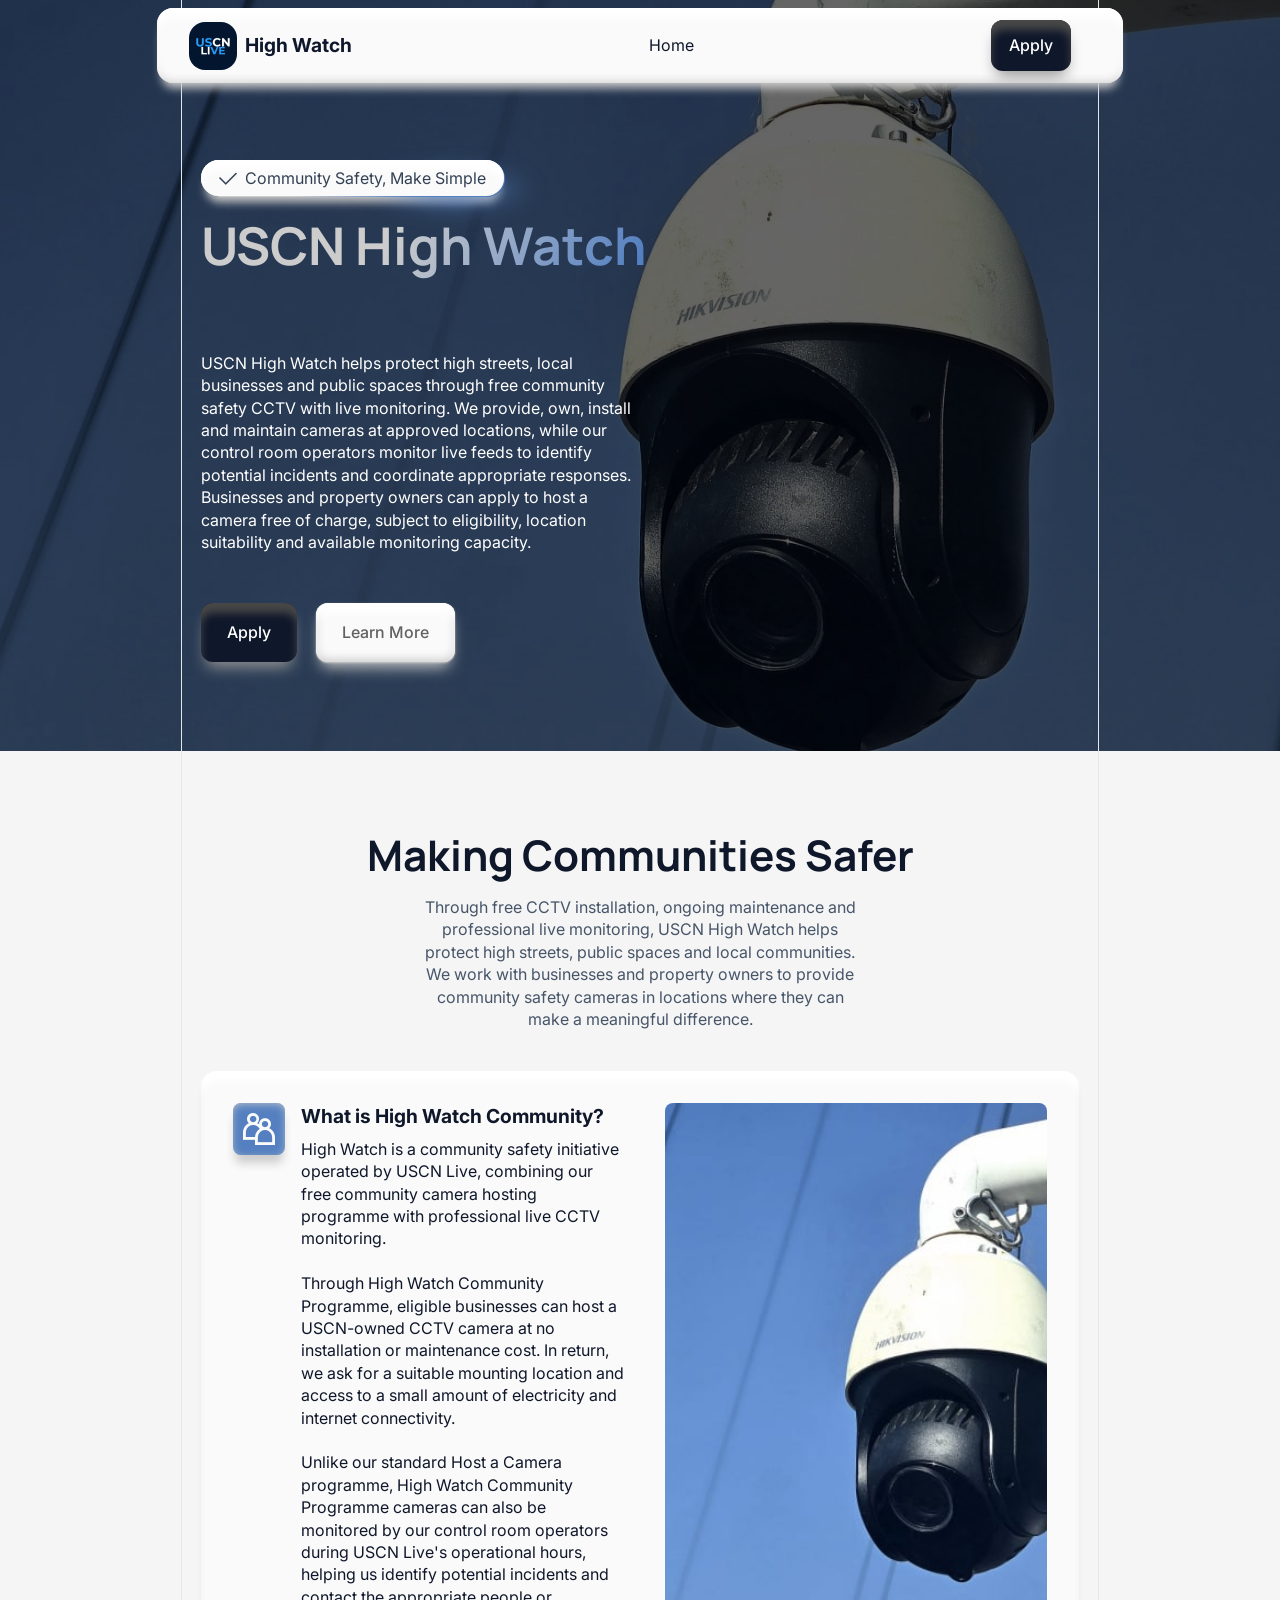
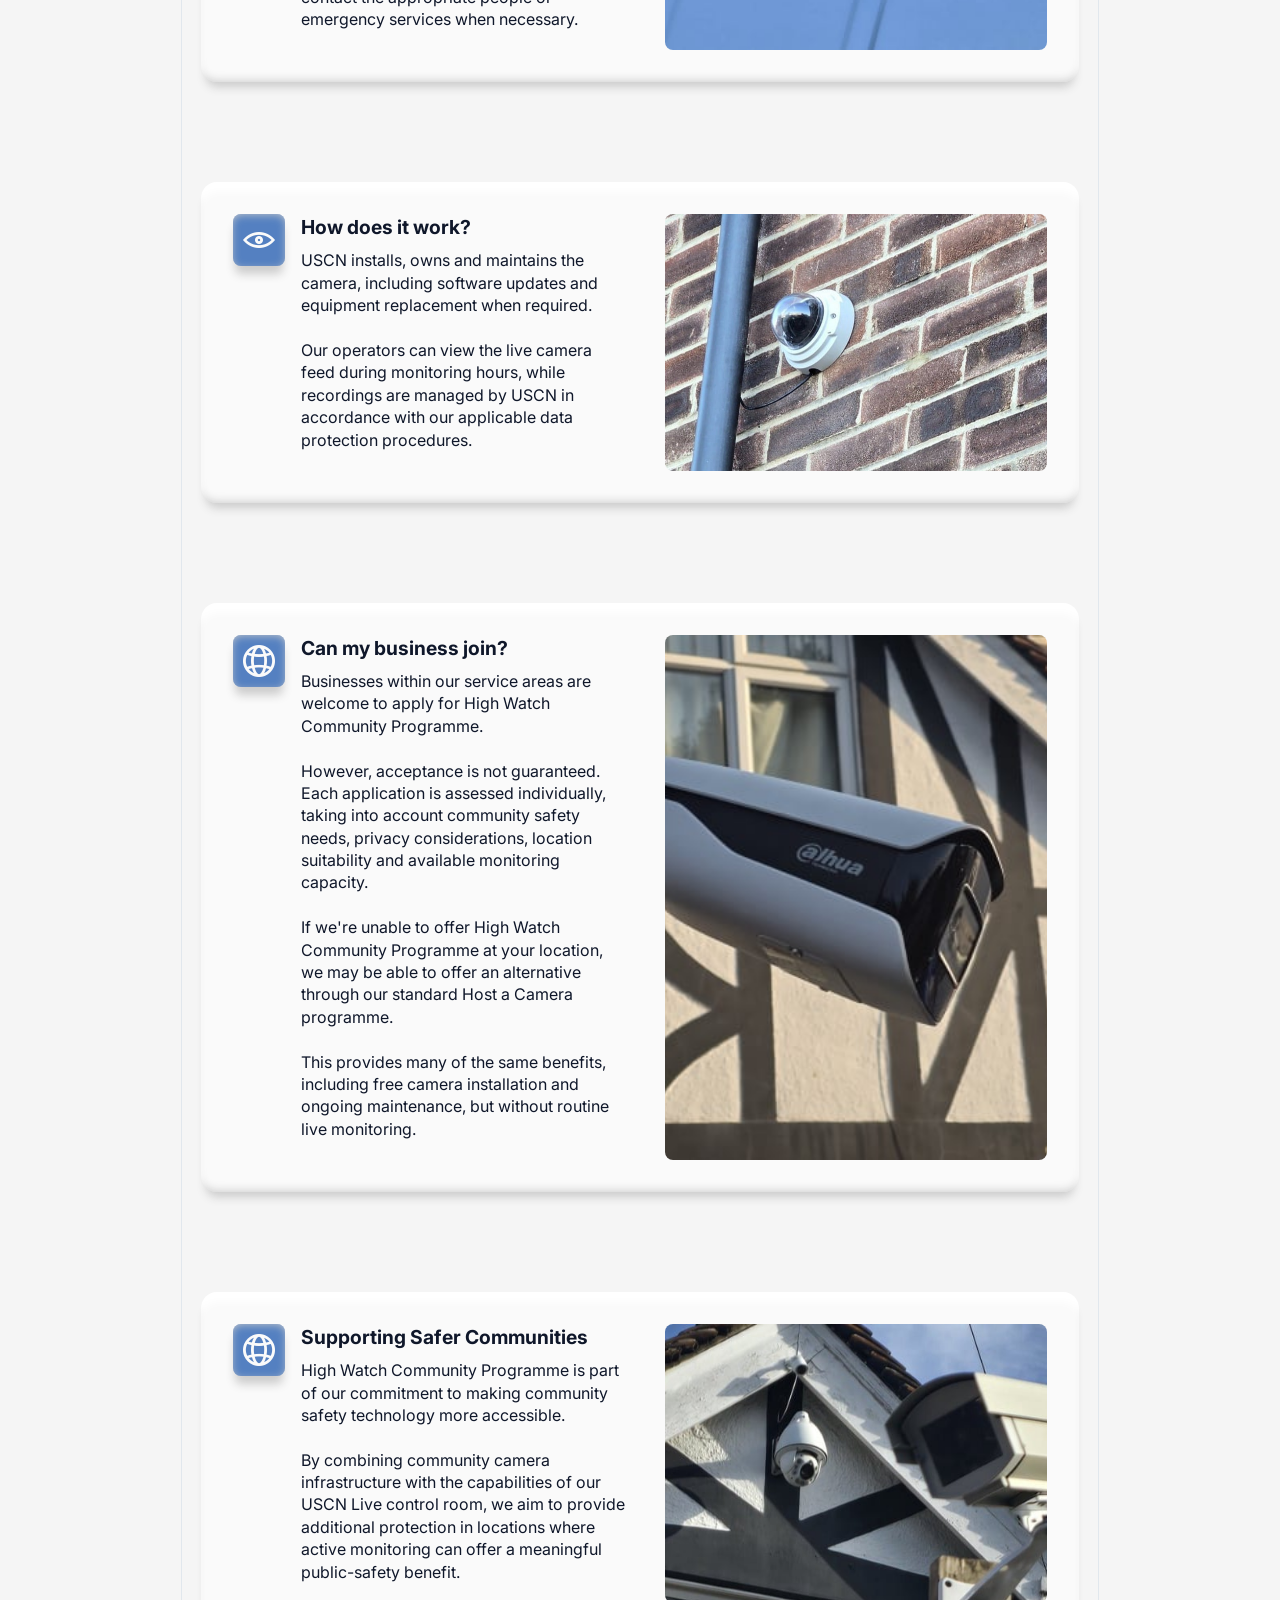
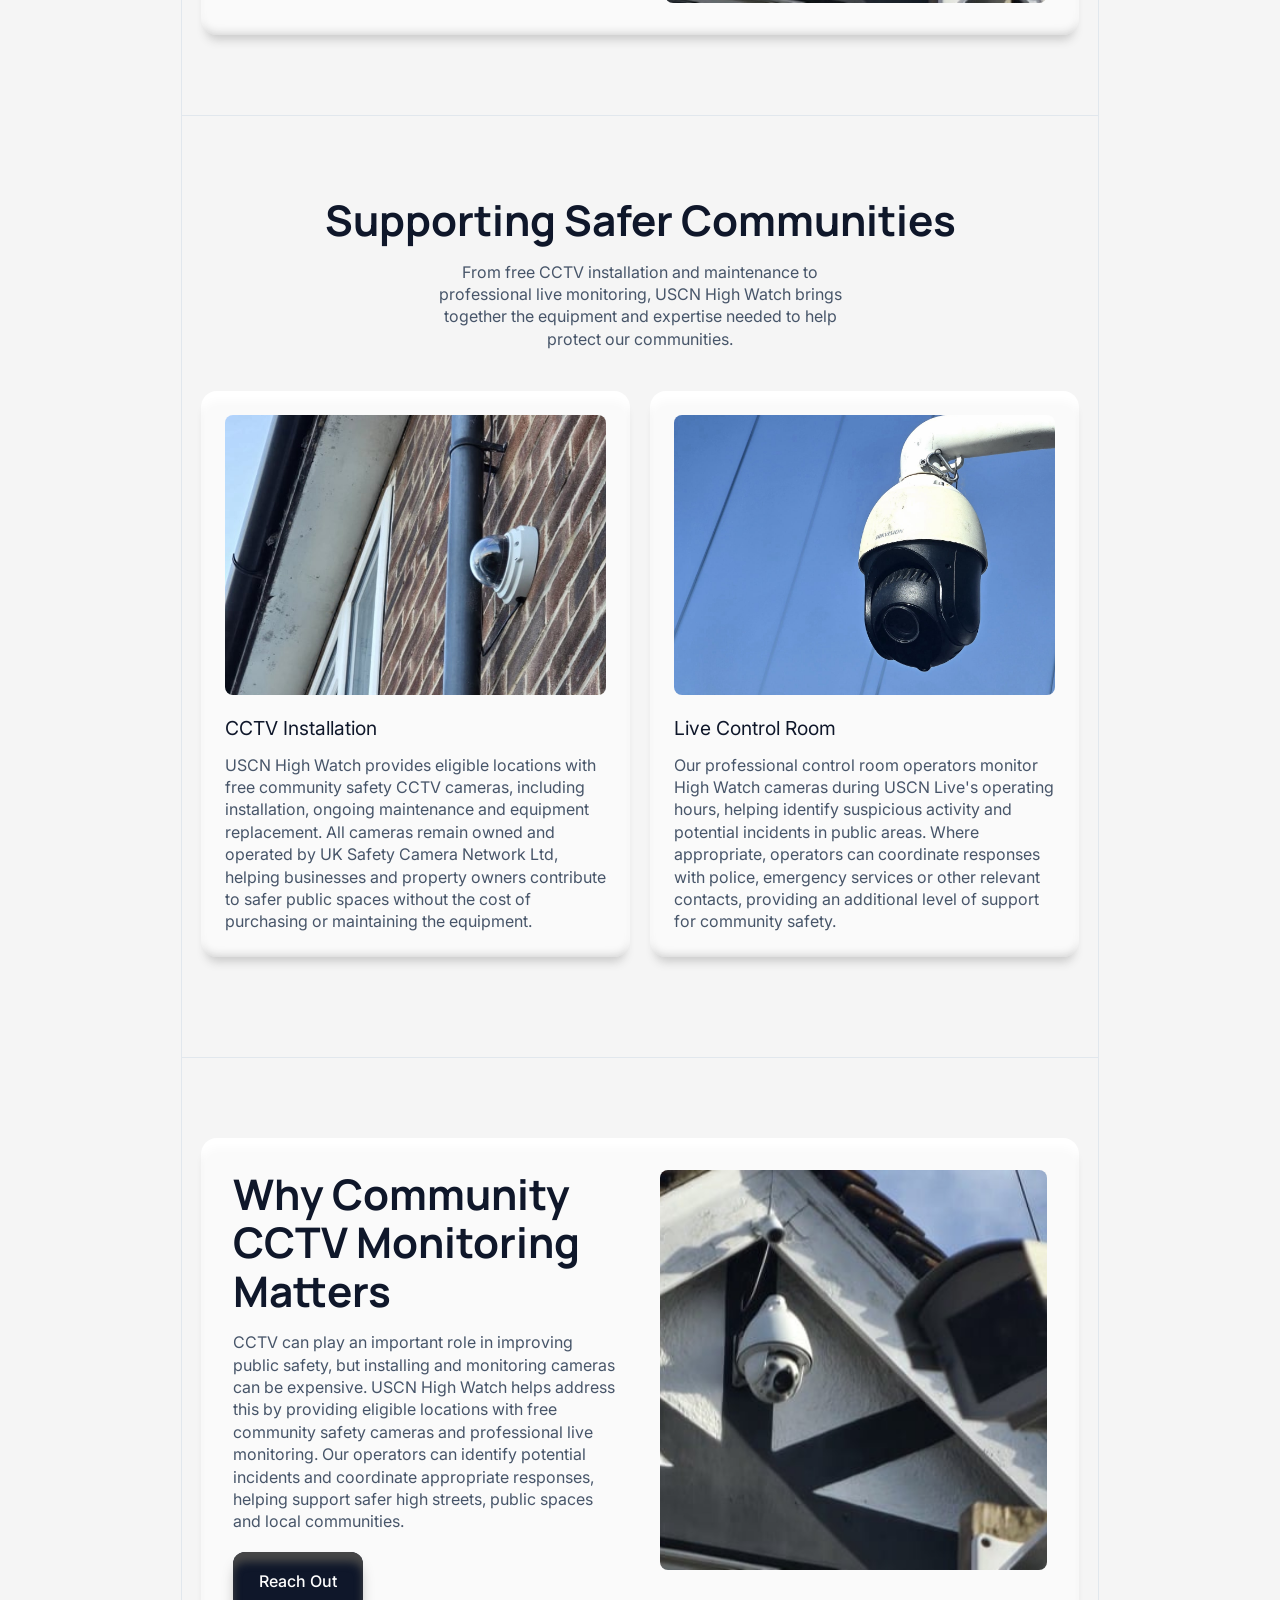
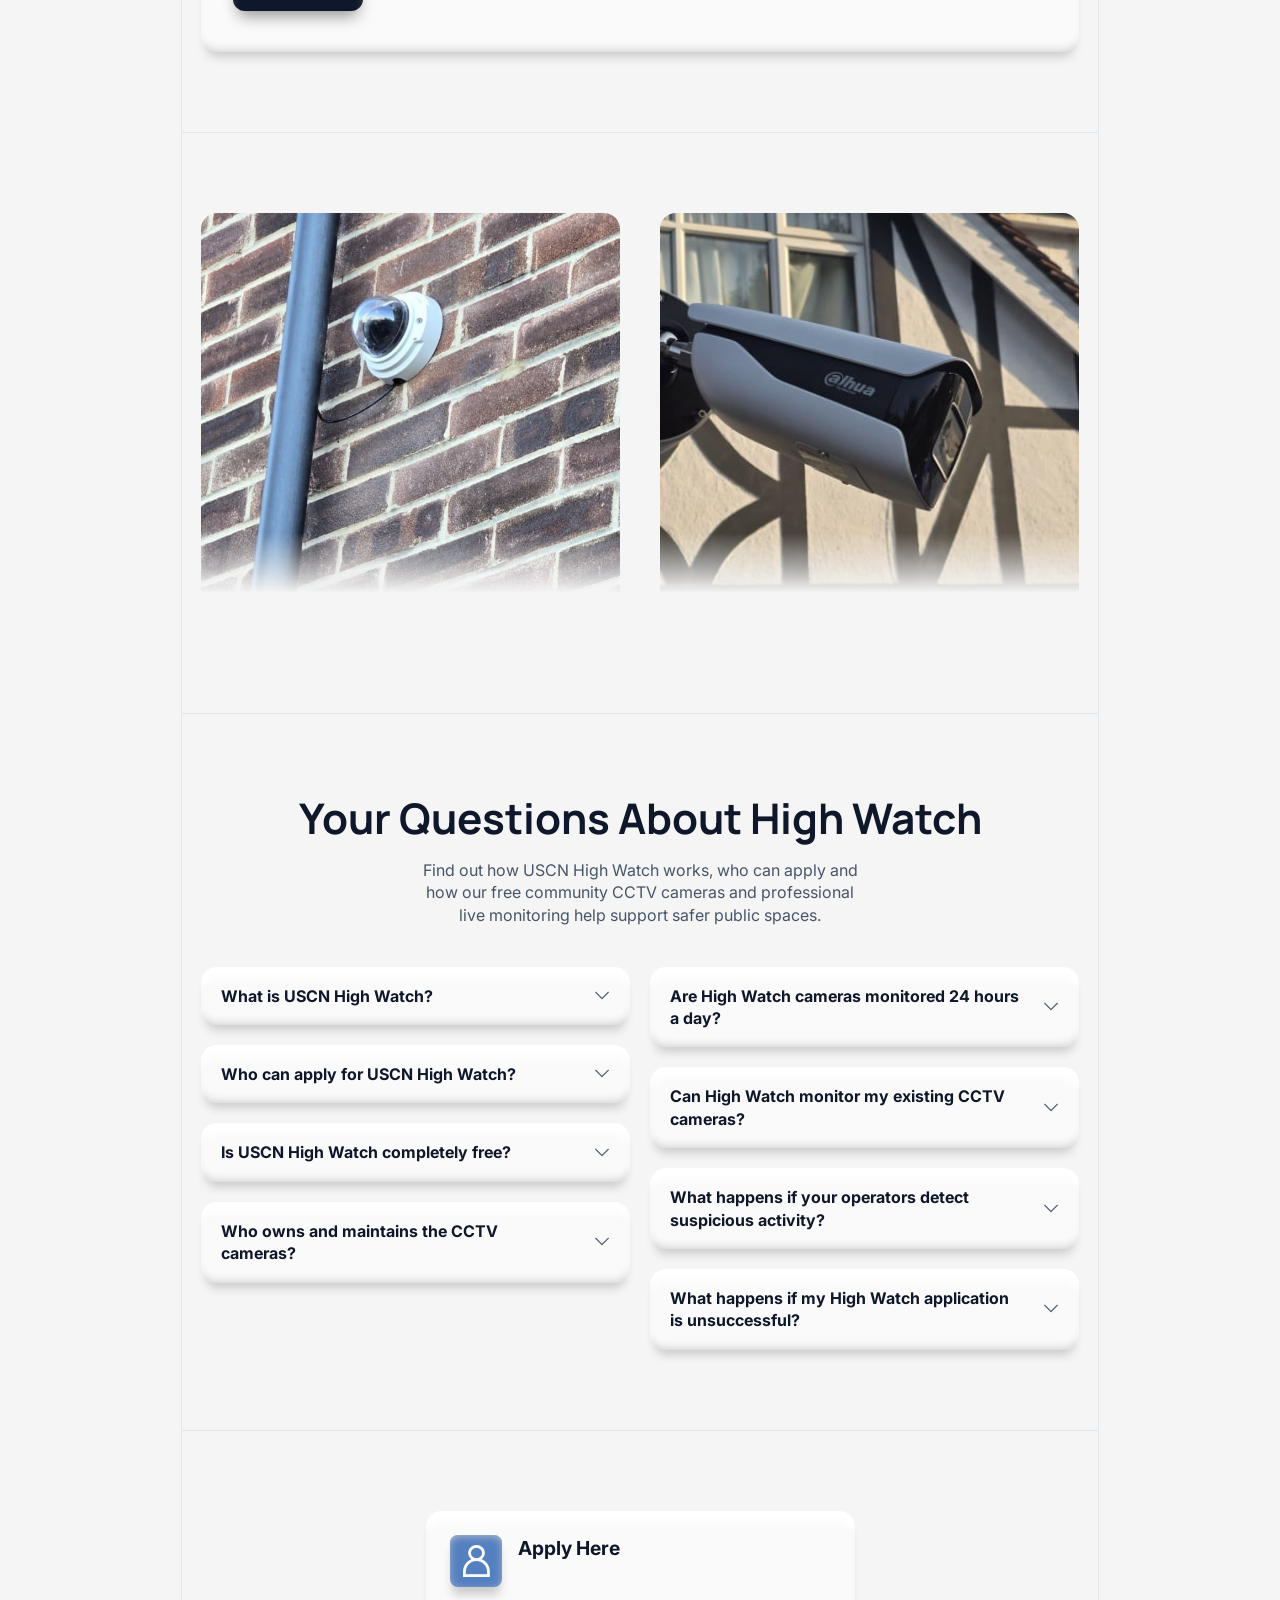
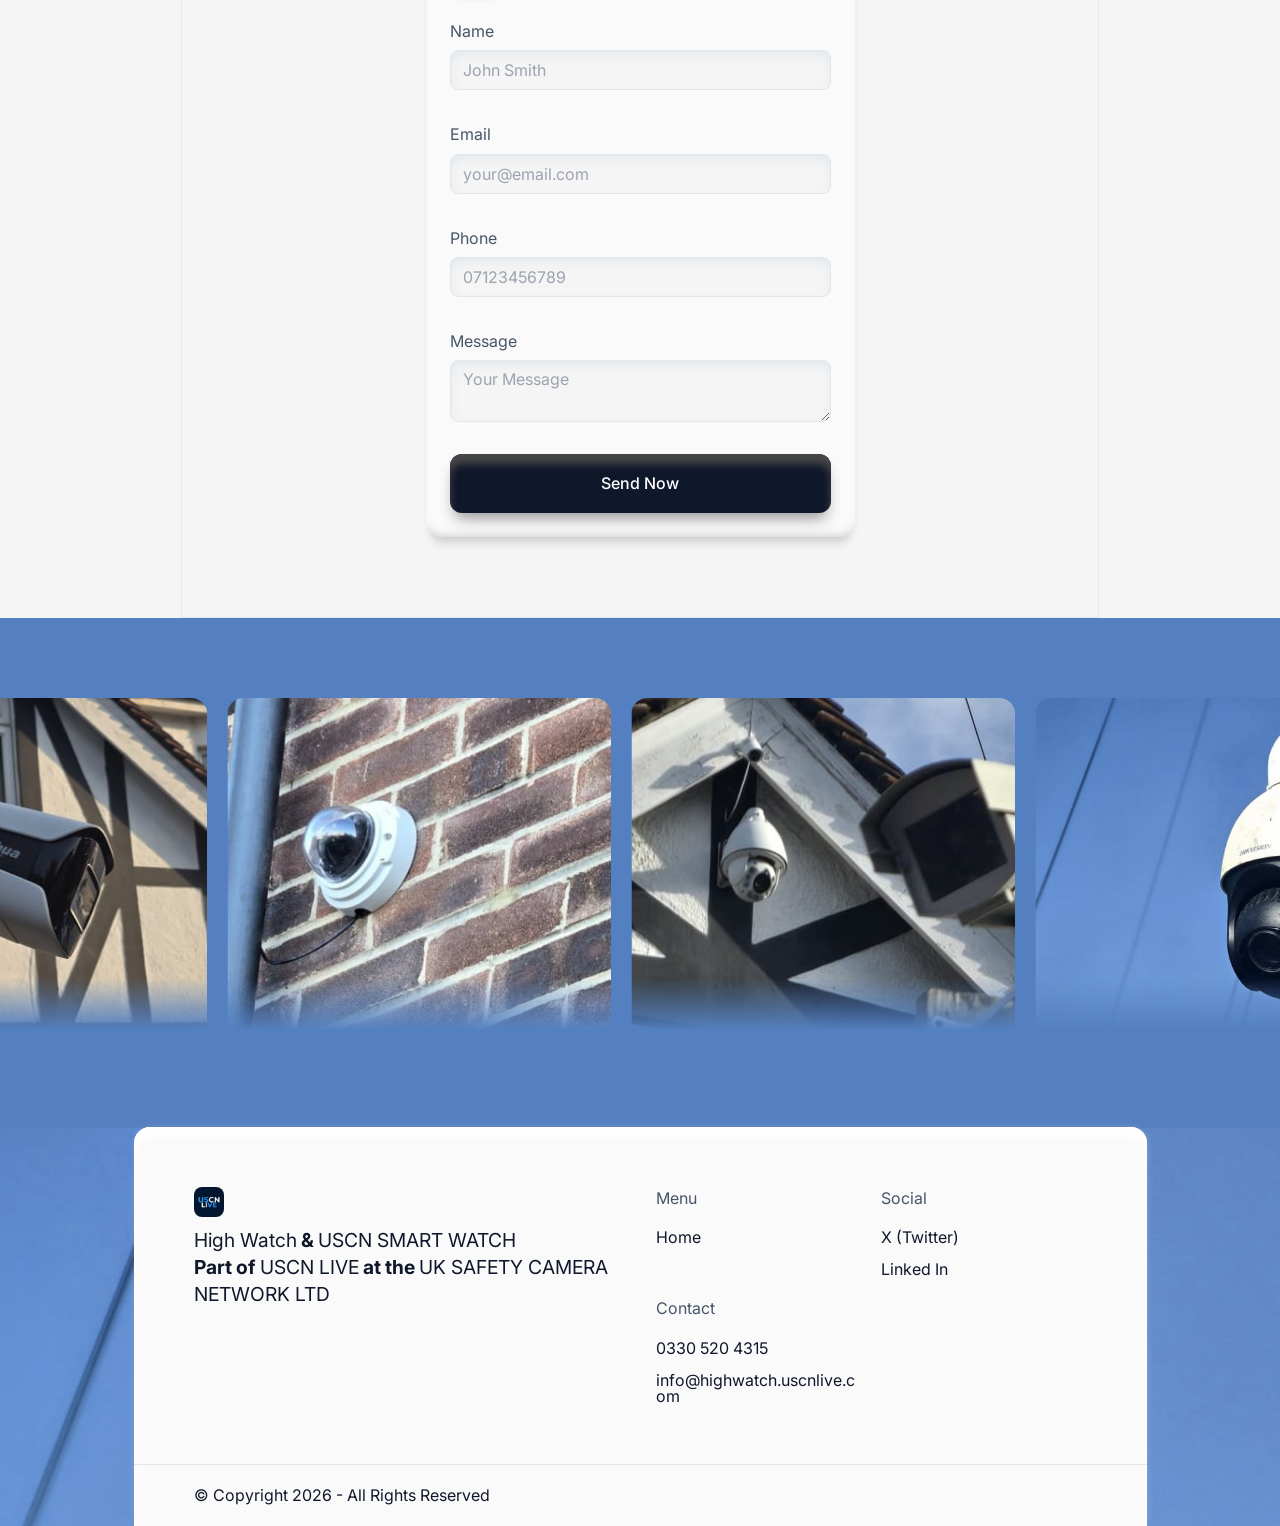
==== commit 72e9f57a: "utu6i" ====
--- a/index.html
+++ b/index.html
@@ -10,7 +10,7 @@
   <meta name="description" content="">
   
   
-  <title>Home</title>
+  <title>USCN High Watch | Free Community Safety CCTV & Live Monitoring</title>
   <link rel="stylesheet" href="assets/web/assets/mobirise-icons2/mobirise2.css">
   <link rel="stylesheet" href="assets/bootstrap/css/bootstrap.min.css">
   <link rel="stylesheet" href="assets/popup-overlay-plugin/style.css">
@@ -21,7 +21,7 @@
   <noscript><link rel="stylesheet" href="https://fonts.googleapis.com/css?family=Manrope:200,300,400,500,600,700,800&display=swap"></noscript>
   <link rel="preload" href="https://fonts.googleapis.com/css?family=Inter:100,200,300,400,500,600,700,800,900,100i,200i,300i,400i,500i,600i,700i,800i,900i&display=swap" as="style" onload="this.onload=null;this.rel='stylesheet'">
   <noscript><link rel="stylesheet" href="https://fonts.googleapis.com/css?family=Inter:100,200,300,400,500,600,700,800,900,100i,200i,300i,400i,500i,600i,700i,800i,900i&display=swap"></noscript>
-  <link rel="preload" as="style" href="assets/mobirise/css/mbr-additional.css?v=PtlLZA"><link rel="stylesheet" href="assets/mobirise/css/mbr-additional.css?v=PtlLZA" type="text/css">
+  <link rel="preload" as="style" href="assets/mobirise/css/mbr-additional.css?v=a92vnc"><link rel="stylesheet" href="assets/mobirise/css/mbr-additional.css?v=a92vnc" type="text/css">
 
   
   
@@ -73,7 +73,17 @@
                 <div class="content-wrapper">
                     <div class="border-wrap border_1"></div>
                     <div class="border-wrap border_2"></div>
-                    
+                    <div class="label-wrapper">
+                        <div class="label-wrap card-wrap large-radius">
+                            <div class="label-box card-wrap large-radius">
+                                <div class="iconfont-wrapper">
+                                    <span class="card-icon mbr-iconfont mobi-mbri-success mobi-mbri" style="color: rgb(51, 65, 85); fill: rgb(51, 65, 85);"></span>
+                                </div>
+                                <p class="mbr-label mbr-fonts-style display-4">
+                                    Community Safety, Make Simple</p>
+                            </div>
+                        </div>
+                    </div>
                     <div class="title-wrapper">
                         <h2 class="mbr-section-title mbr-fonts-style display-1"><strong>USCN High Watch<br></strong><br></h2>
                     </div>
@@ -540,7 +550,7 @@
                                     </div>
                                 </div>
                                 <div class="mbr-form form-wrap" data-form-type="formoid">
-                                    <form action="https://mobirise.eu/" method="POST" class="mbr-form form-with-styler" data-form-title="Form Name"><input type="hidden" name="email" data-form-email="true" value="Jz5x02Jt5fQrY3NcMiwMUKkqjn1SQnv4fnECUH6G8q7rtq4+jLq5udxz2YEoyk1EBsqgGf1qLJX6rRZVOOU8ggYYHSHaMopUxxkyHrbJykTVVLRQLStOwD55FB4SX/1U.s8kNtSzh4VOnjHtFE5OSKRUrdnilrFDfNdZuZUGmUiBvtgNjRvpPK1cXgimnQJbSaNc7xwX3bWHluyuYleigBuJyPJgqZAZTaggsuN91/BAyGc3Kt2z9WuuiPyNi/l72">
+                                    <form action="https://mobirise.eu/" method="POST" class="mbr-form form-with-styler" data-form-title="Form Name"><input type="hidden" name="email" data-form-email="true" value="azR+xrOZcr4SDo4qzOFHGfwF/+d7U6vKIM1aCPcqaRz6c8pWVqogpymqPJTjwWux9JolapuCEC1YejOCwUioh+YPqnyOO4zmohEu/zShzVOtqMJLCTvBF6uiPCV2aErK.Pp6z1W+ZCqLDfJFcMgDau3n1zlP61HTbNPr2RZ8Ipl1vrMqMneY0YoiB5RgLezlbXZiiKyBRpX7csOIUbmCOrSYOyJCh2MMkxeGrh6x7vD7ZBnDmz7lBlVMLCi36HirM">
                                         <div class="row">
                                             <div hidden="hidden" data-form-alert="" class="alert alert-success col-12">Thanks for filling out the form!</div>
                                             <div hidden="hidden" data-form-alert-danger="" class="alert alert-danger col-12"> Oops...! some problem!
--- a/assets/mobirise/css/mbr-additional.css
+++ b/assets/mobirise/css/mbr-additional.css
@@ -1529,7 +1529,7 @@
   z-index: 1;
   display: inline-flex;
   align-items: center;
-  background-image: linear-gradient(135deg, #cccccc 38%, #ff6900 75%);
+  background-image: linear-gradient(135deg, #cccccc 38%, #5480c1 75%);
   box-shadow: 0 10px 10px -5px #cccccc;
   padding: 0 1px 1px 0;
 }
@@ -1542,7 +1542,7 @@
   height: 50px;
   pointer-events: none;
   filter: blur(10px);
-  background-image: radial-gradient(50% 50%, #ff6900 0%, transparent 100%);
+  background-image: radial-gradient(50% 50%, #5480c1 0%, transparent 100%);
   z-index: -1;
 }
 .cid-v4Mker25GO .content-wrapper .label-wrapper .label-wrap .label-box {
--- a/assets/mobirise/css/mbr-additional.css
+++ b/assets/mobirise/css/mbr-additional.css
@@ -1529,7 +1529,7 @@
   z-index: 1;
   display: inline-flex;
   align-items: center;
-  background-image: linear-gradient(135deg, #cccccc 38%, #ff6900 75%);
+  background-image: linear-gradient(135deg, #cccccc 38%, #5480c1 75%);
   box-shadow: 0 10px 10px -5px #cccccc;
   padding: 0 1px 1px 0;
 }
@@ -1542,7 +1542,7 @@
   height: 50px;
   pointer-events: none;
   filter: blur(10px);
-  background-image: radial-gradient(50% 50%, #ff6900 0%, transparent 100%);
+  background-image: radial-gradient(50% 50%, #5480c1 0%, transparent 100%);
   z-index: -1;
 }
 .cid-v4Mker25GO .content-wrapper .label-wrapper .label-wrap .label-box {
